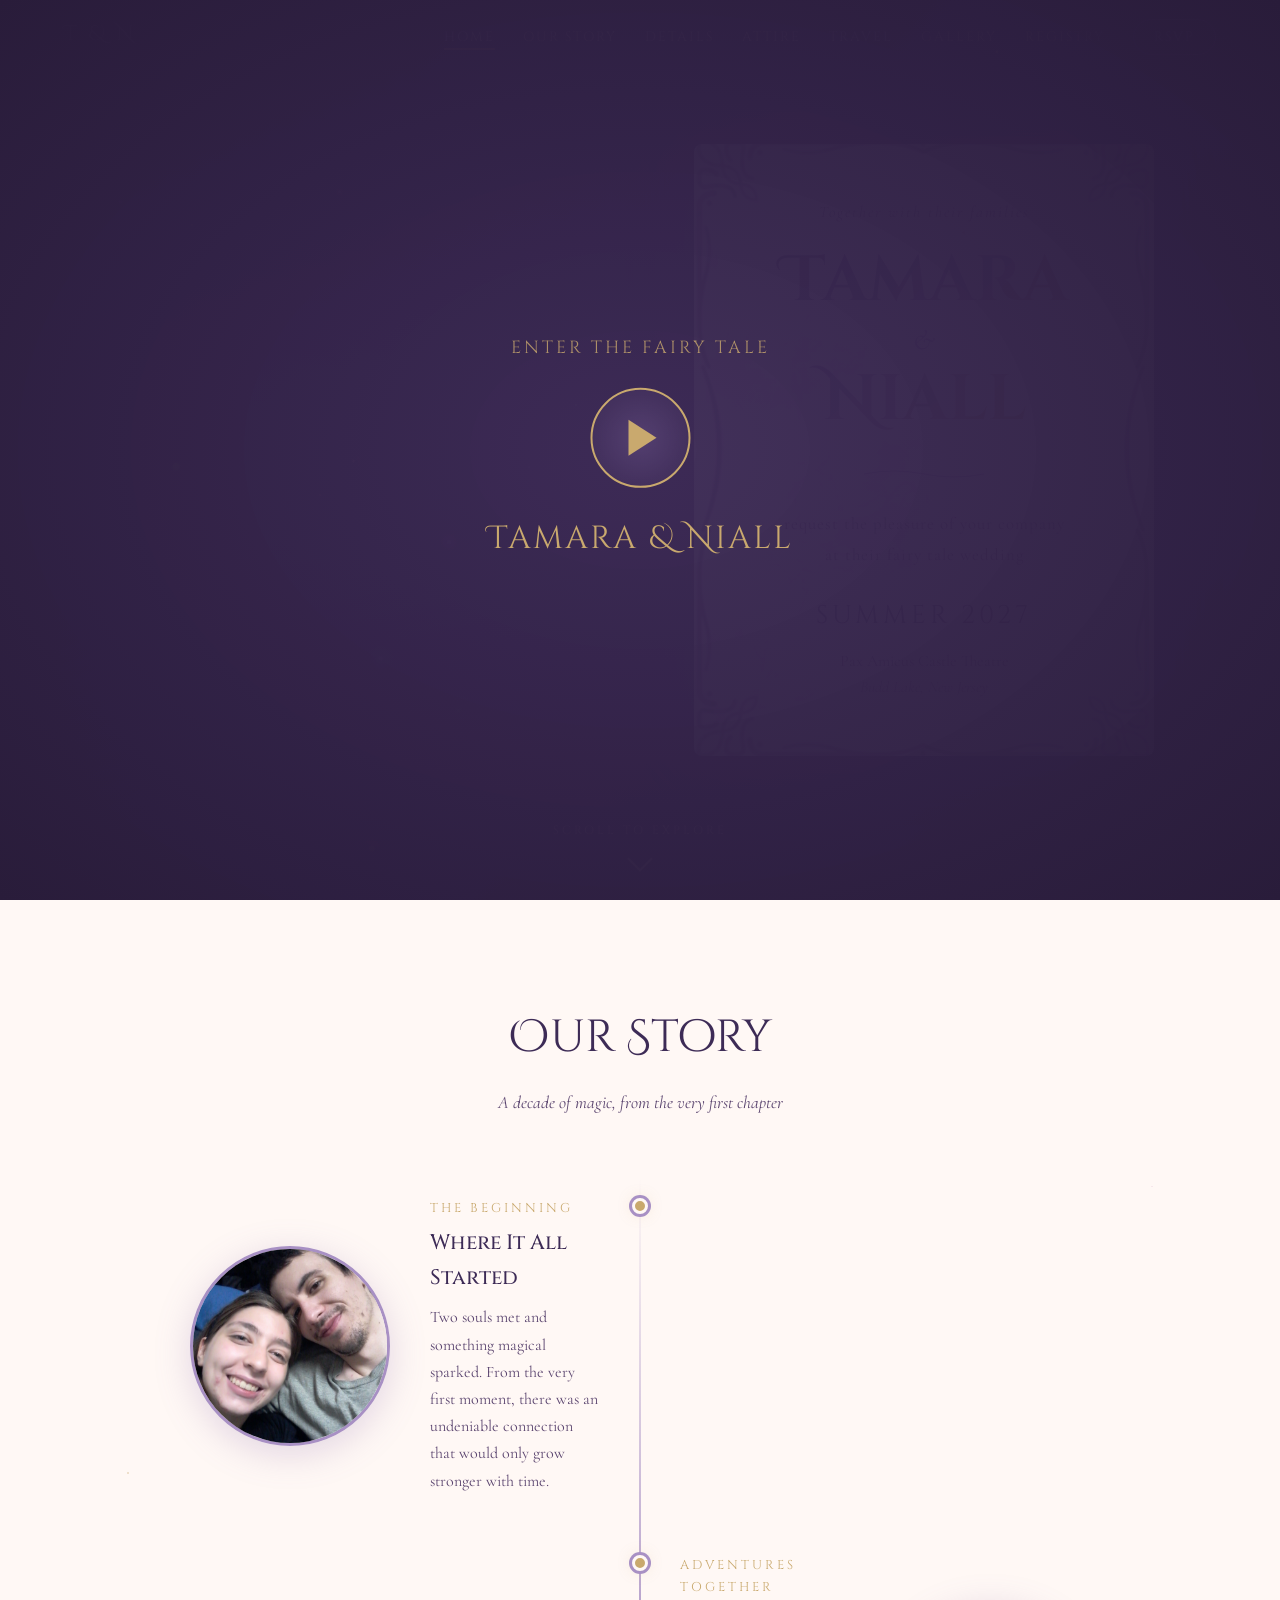
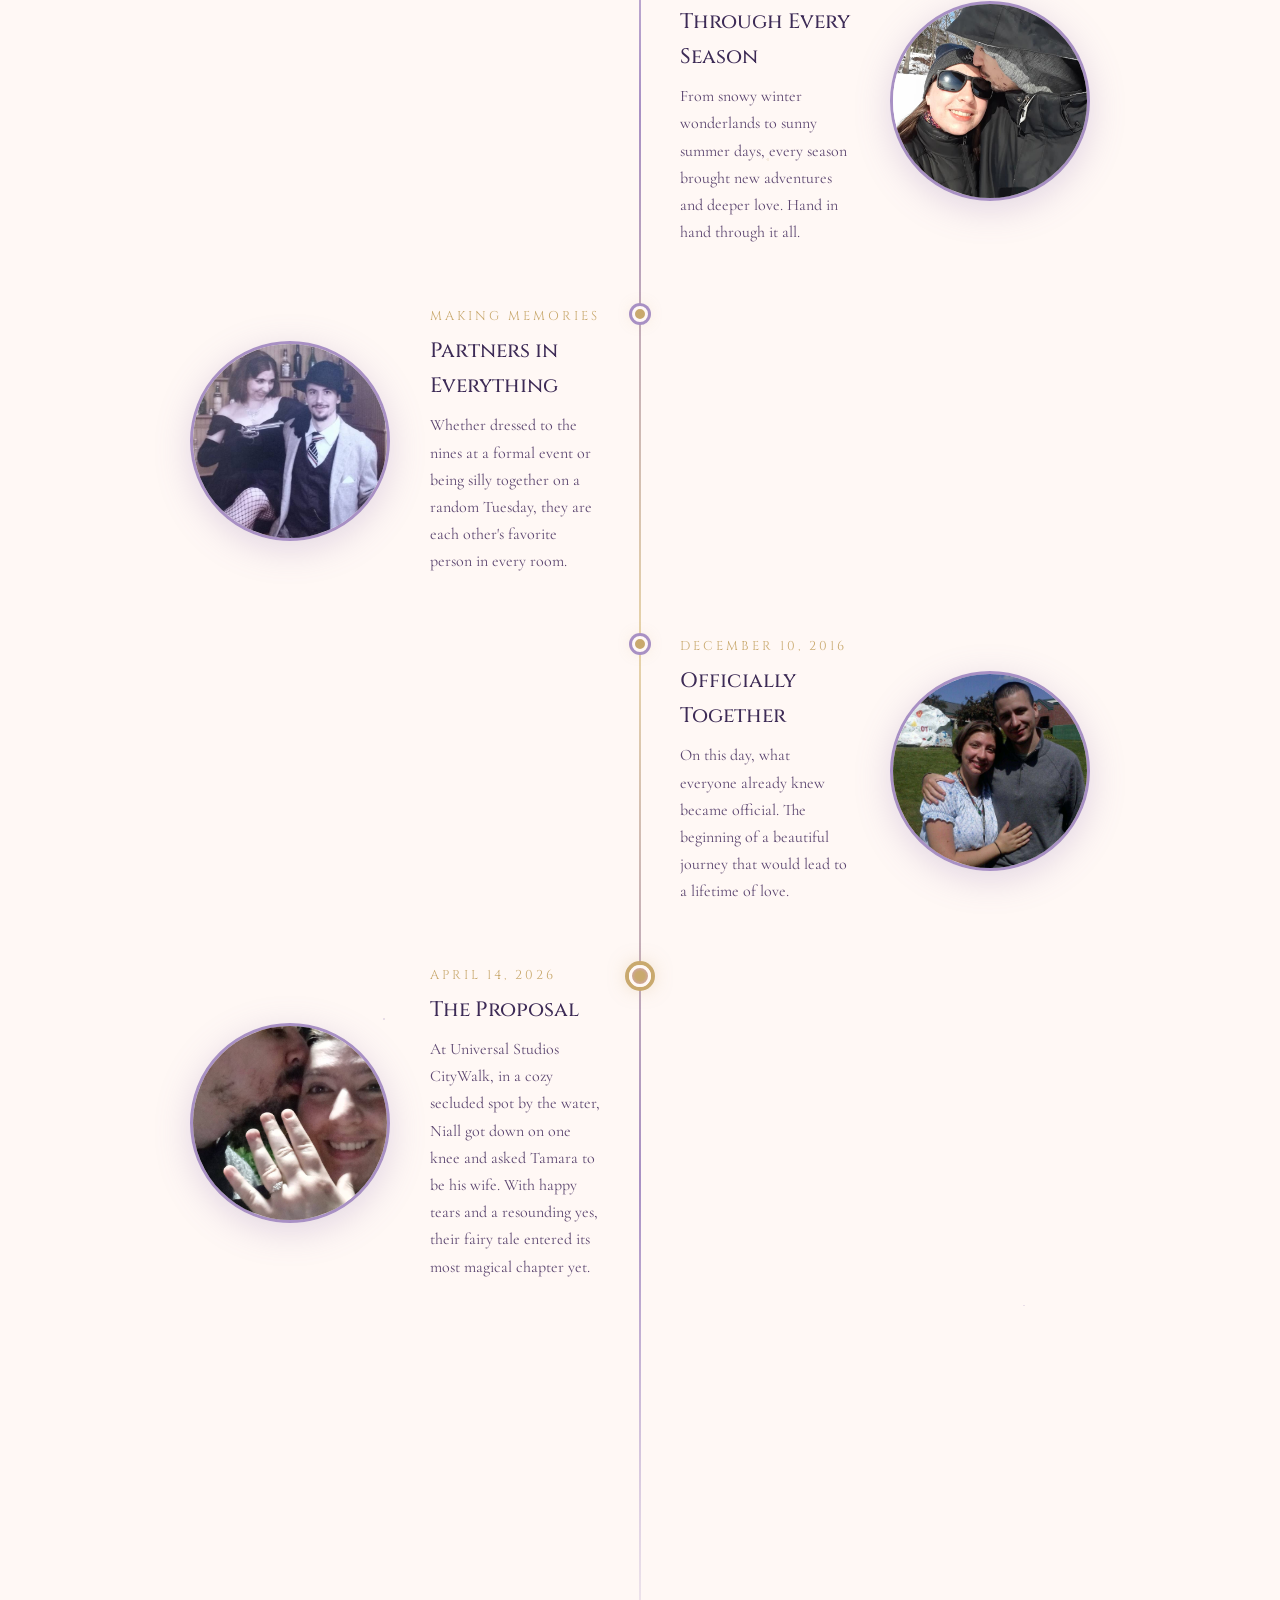
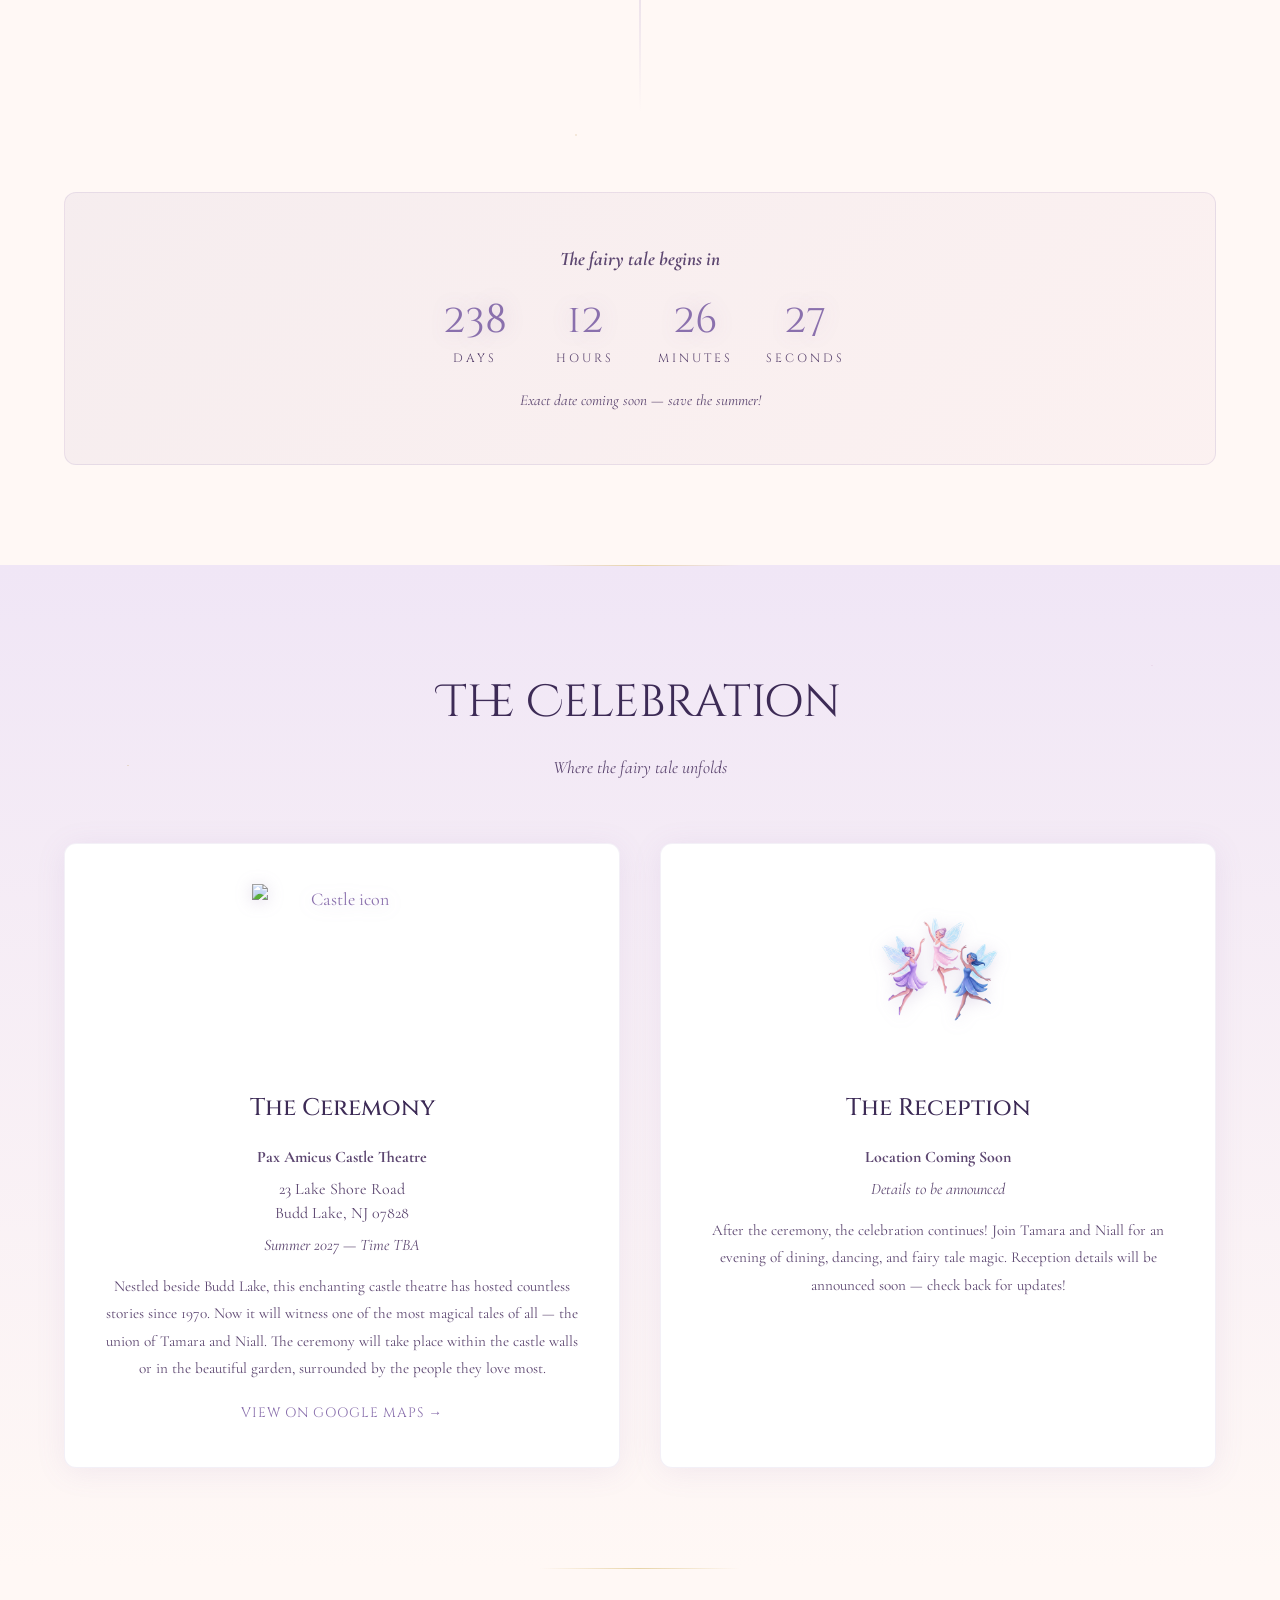
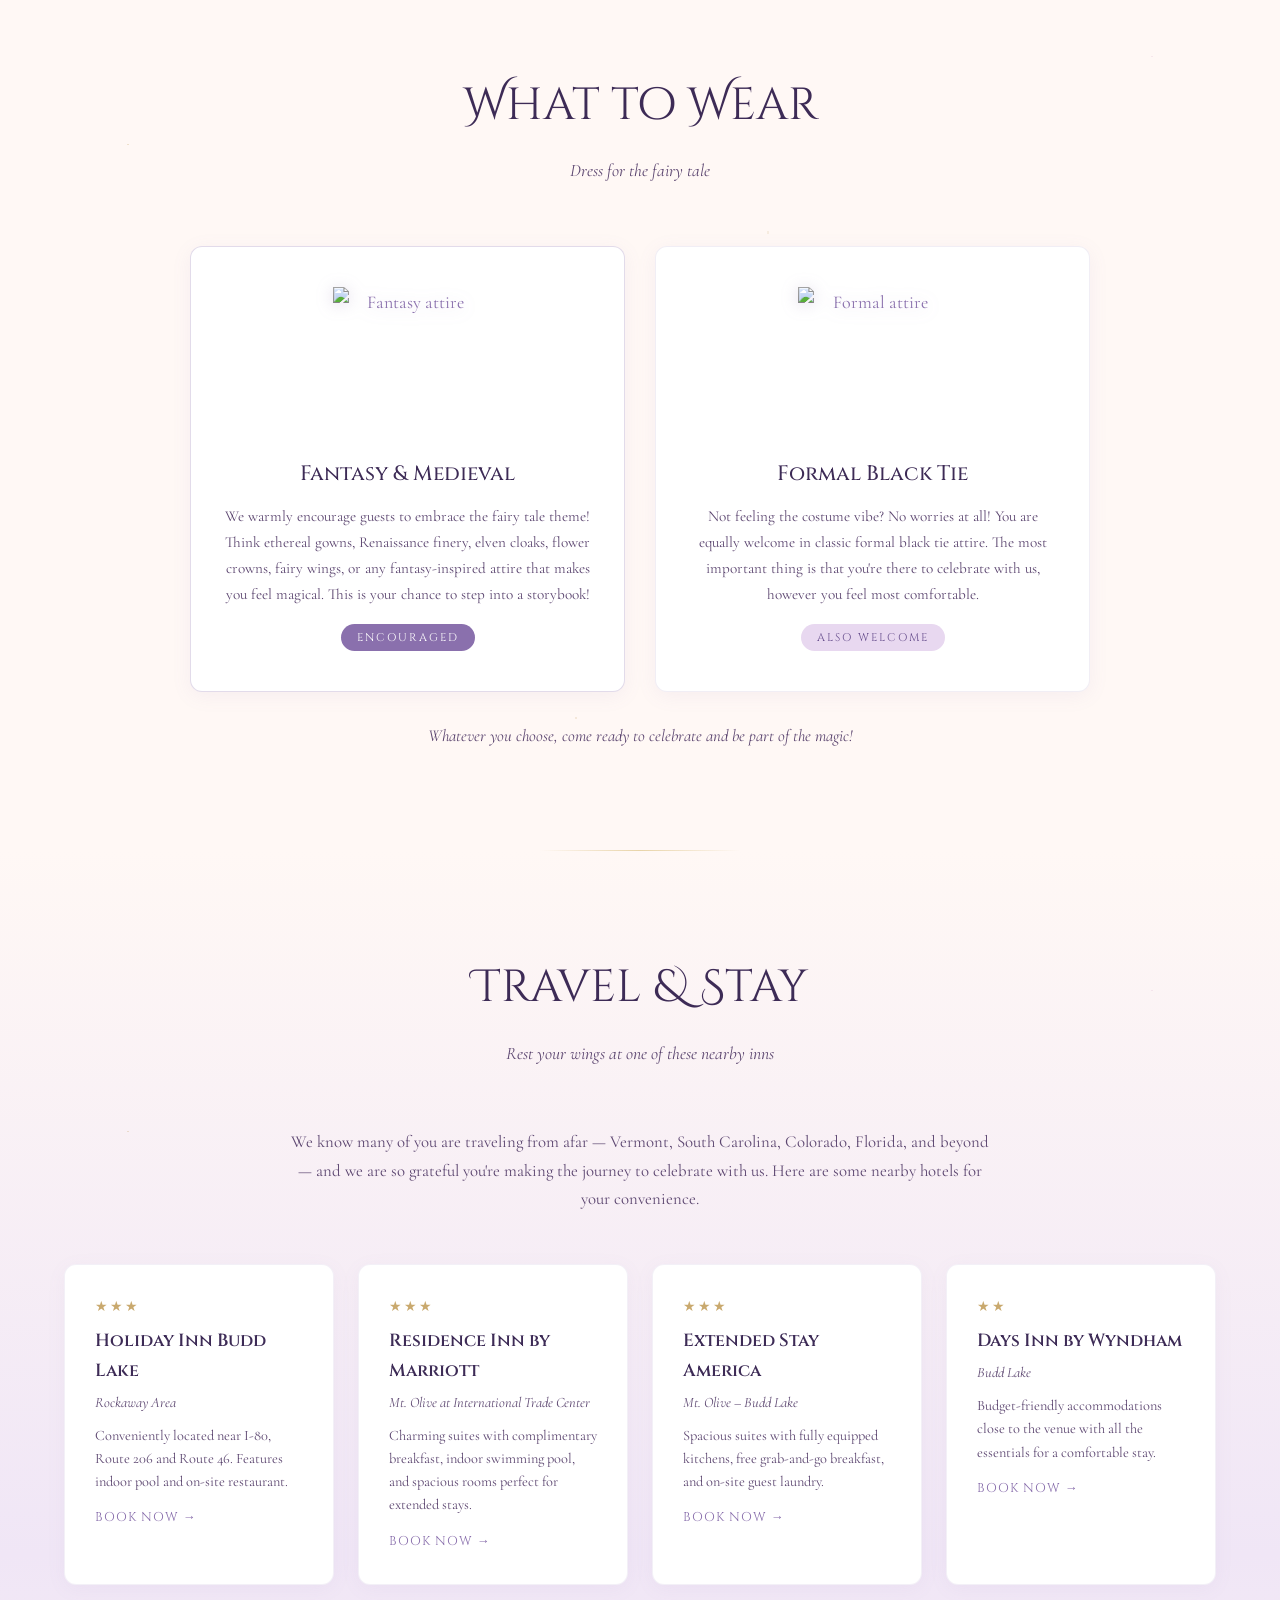
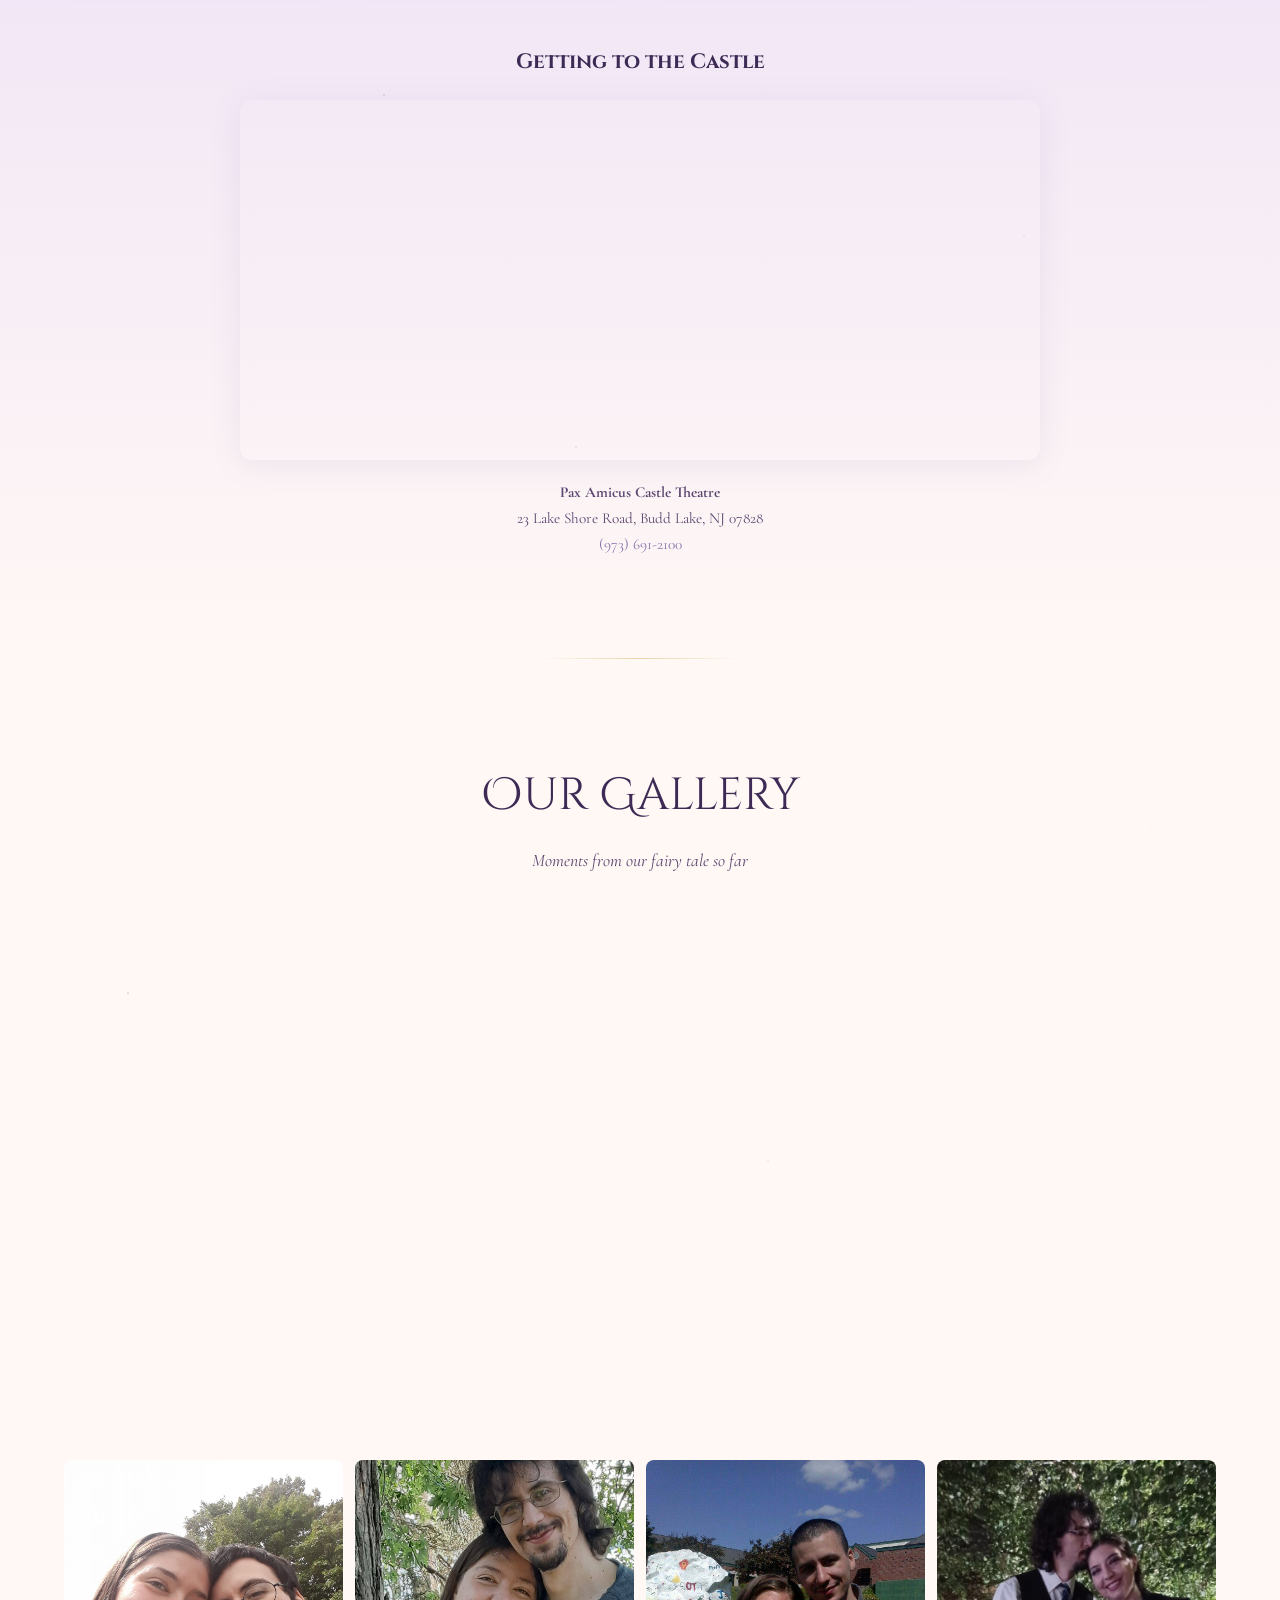
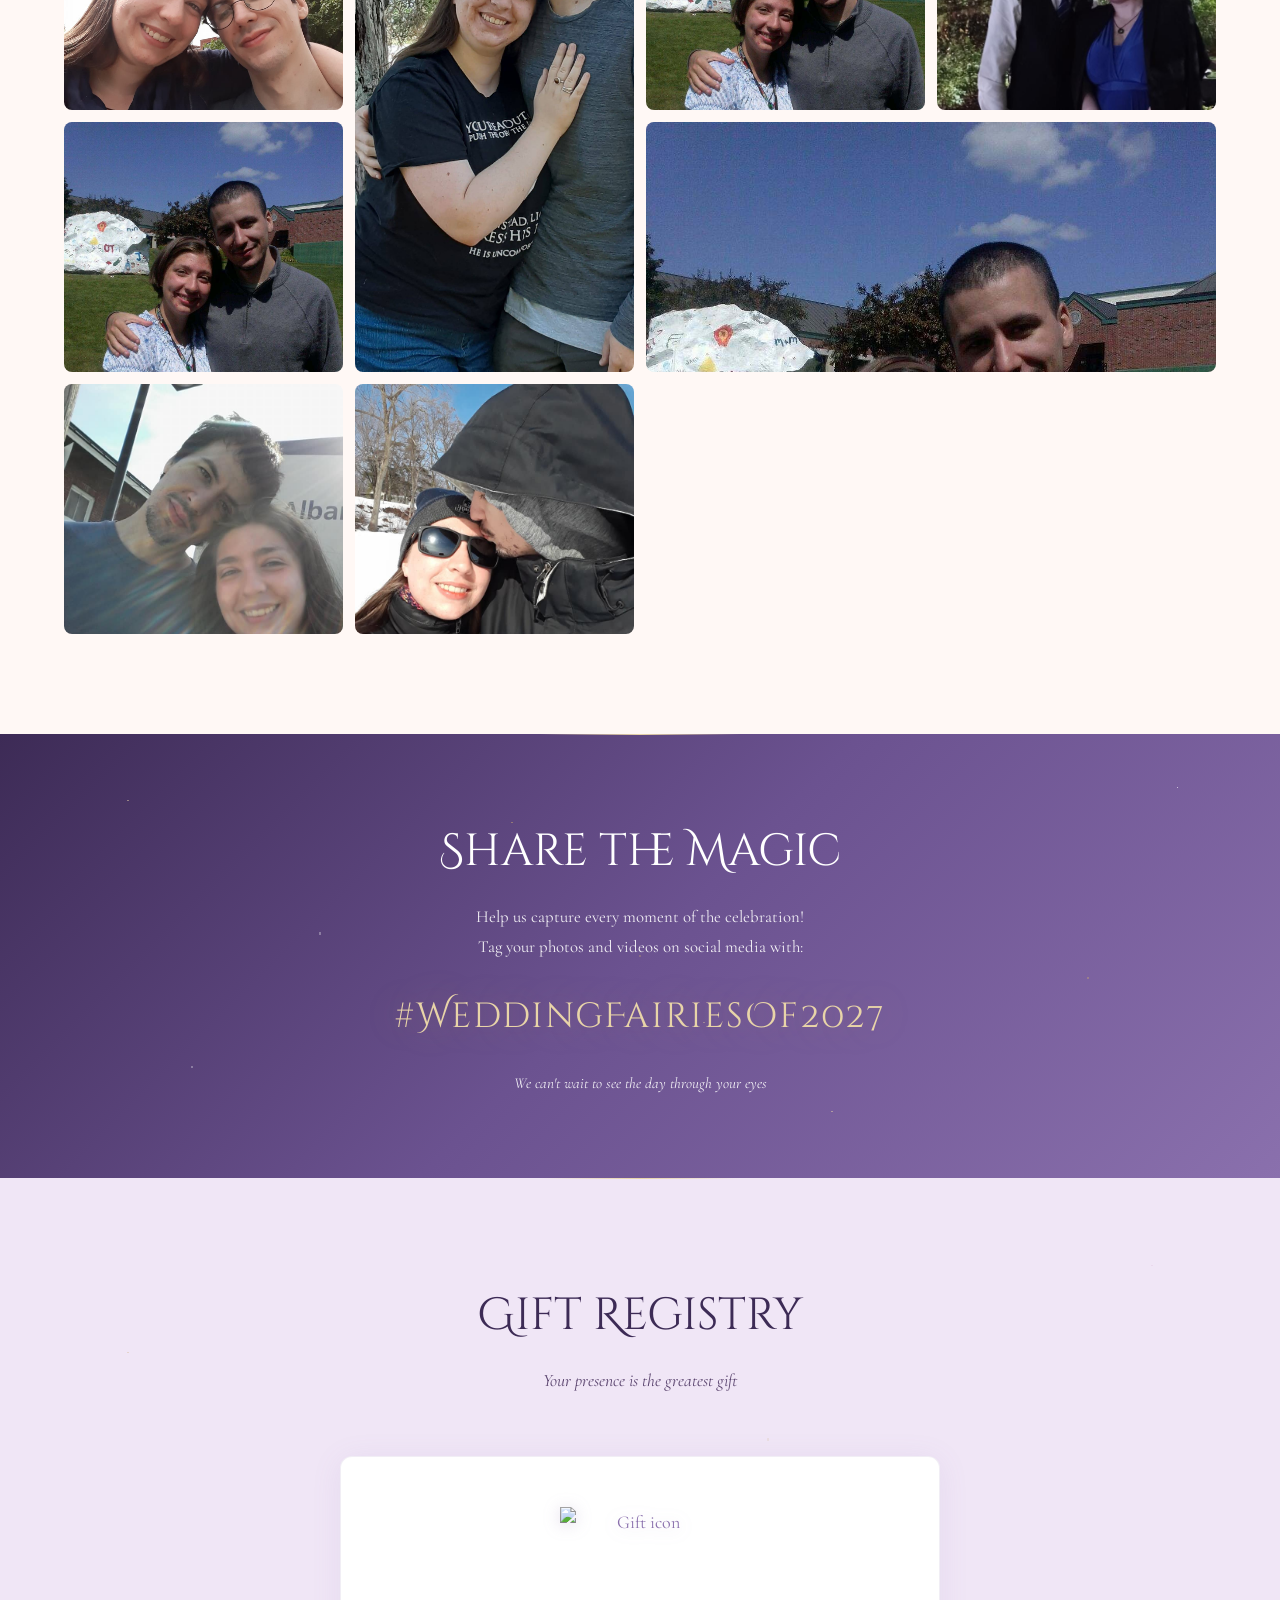
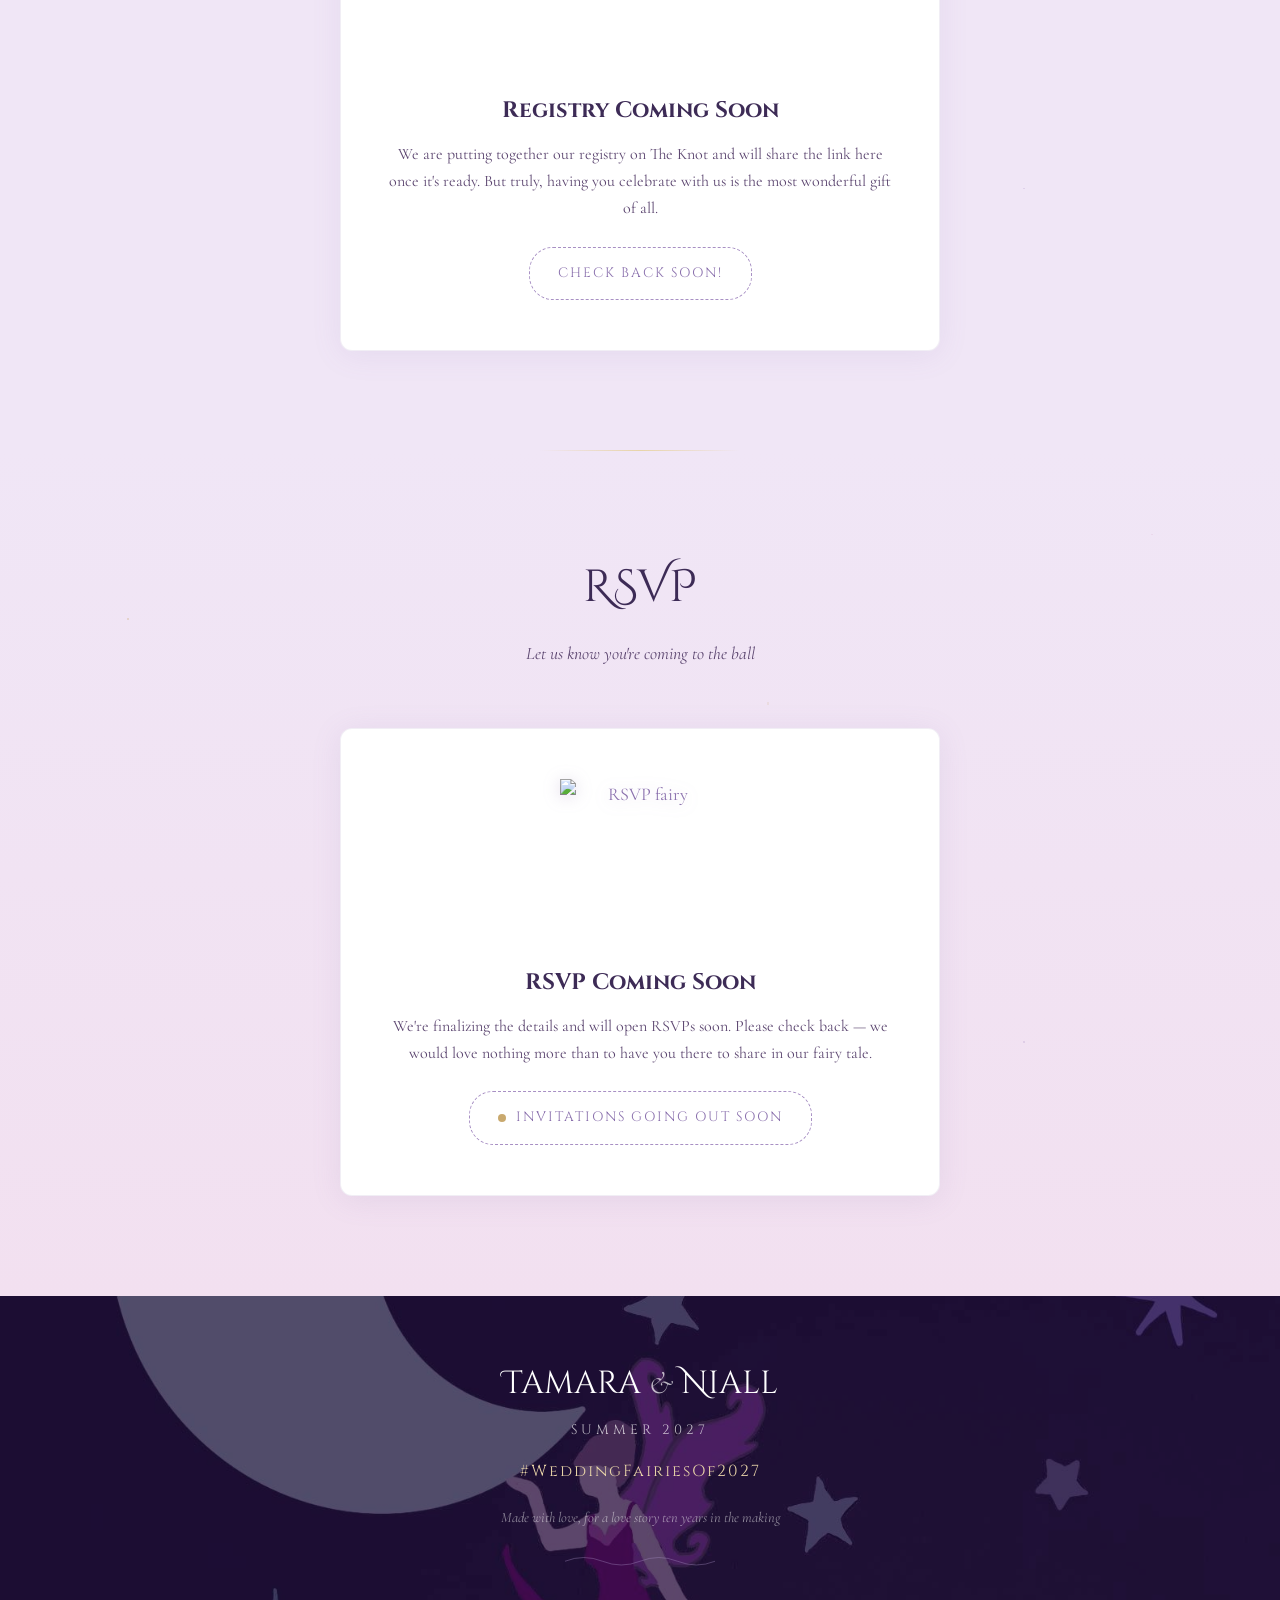
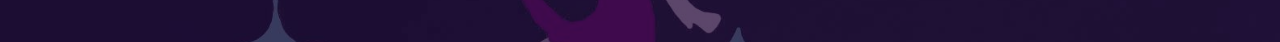
==== index.html @ 7a5f44f9 "Hero: 2-column layout, remove corner flourishes, fix scroll indicator - Add fairy-scene.png as foreg" ====
<!DOCTYPE html>
<html lang="en">
<head>
  <meta charset="UTF-8">
  <meta name="viewport" content="width=device-width, initial-scale=1.0">
  <title>Tamara & Niall ~ A Fairy Tale Wedding</title>
  <meta name="description" content="Join Tamara Peel & Niall Bashaw as they celebrate their fairy tale wedding, Summer 2027 at Pax Amicus Castle Theatre in Budd Lake, NJ.">
  <meta property="og:title" content="Tamara & Niall ~ A Fairy Tale Wedding">
  <meta property="og:description" content="A fairy tale celebration ten years in the making. Summer 2027.">
  <meta property="og:type" content="website">
  <link rel="preconnect" href="https://fonts.googleapis.com">
  <link rel="preconnect" href="https://fonts.gstatic.com" crossorigin>
  <link href="https://fonts.googleapis.com/css2?family=Cinzel+Decorative:wght@400;700;900&family=Cormorant+Garamond:ital,wght@0,300;0,400;0,500;0,600;1,300;1,400;1,500&family=Cinzel:wght@400;500;600;700&display=swap" rel="stylesheet">
  <link rel="stylesheet" href="css/style.css">
</head>
<body>
  <!-- Fairy entrance animation overlay -->
  <div id="fairy-entrance" class="fairy-entrance">
    <div class="fairy-intro-prompt" id="fairy-intro-prompt">
      <div class="fairy-intro-note">Enter the fairy tale</div>
      <button class="fairy-play-btn" id="fairy-play-btn" aria-label="Begin">
        <svg class="fairy-play-icon" viewBox="0 0 24 24" width="48" height="48" fill="currentColor"><polygon points="6,3 20,12 6,21"/></svg>
      </button>
      <div class="fairy-intro-names">Tamara &amp; Niall</div>
    </div>
    <img src="images/fairy/fairy-couple-dance.png" alt="" class="fairy-sprite fairy-couple" aria-hidden="true">
    <div class="fairy-trail"></div>
  </div>

  <!-- Fairy dust particles canvas -->
  <canvas id="fairy-dust"></canvas>

  <!-- Navigation -->
  <nav id="main-nav" class="nav" aria-label="Main navigation">
    <div class="nav-inner">
      <a href="#home" class="nav-monogram">T &amp; N</a>
      <button class="nav-toggle" aria-label="Toggle menu" aria-expanded="false">
        <span></span><span></span><span></span>
      </button>
      <ul class="nav-links">
        <li><a href="#home">Home</a></li>
        <li><a href="#our-story">Our Story</a></li>
        <li><a href="#details">Details</a></li>
        <li><a href="#attire">Attire</a></li>
        <li><a href="#travel">Travel</a></li>
        <li><a href="#gallery">Gallery</a></li>
        <li><a href="#registry">Registry</a></li>
        <li><a href="#rsvp" class="nav-cta">RSVP</a></li>
      </ul>
    </div>
  </nav>

  <!-- ============ HERO ============ -->
  <section id="home" class="hero">
    <div class="hero-bg"></div>
    <div class="hero-overlay"></div>
    <div class="hero-content">
      <div class="hero-illustration" aria-hidden="true">
        <img src="images/fairy/fairy-scene.png" alt="" class="hero-fairy-img">
      </div>
      <div class="invitation-frame">
        <p class="hero-prelude">Together with their families</p>
        <h1 class="hero-names">
          <span class="name-first">Tamara</span>
          <span class="name-amp">&amp;</span>
          <span class="name-second">Niall</span>
        </h1>
        <div class="hero-divider">
          <svg viewBox="0 0 200 20" class="divider-svg"><path d="M0,10 Q50,0 100,10 Q150,20 200,10" stroke="currentColor" fill="none" stroke-width="1.5"/></svg>
        </div>
        <p class="hero-subtitle">request the pleasure of your company<br>at their fairy tale wedding</p>
        <p class="hero-date">Summer 2027</p>
        <p class="hero-venue">Pax Amicus Castle Theatre<br><span class="venue-location">Budd Lake, New Jersey</span></p>
      </div>
    </div>
    <div class="scroll-indicator">
      <span>Scroll to explore</span>
      <div class="scroll-arrow"></div>
    </div>
  </section>

  <!-- ============ OUR STORY ============ -->
  <section id="our-story" class="section section-story">
    <div class="section-header">
      <h2 class="section-title">Our Story</h2>
      <p class="section-subtitle">A decade of magic, from the very first chapter</p>
    </div>
    <div class="story-container">
      <div class="timeline">
        <!-- Timeline item 1 -->
        <div class="timeline-item" data-animate>
          <div class="timeline-marker"></div>
          <div class="timeline-content">
            <div class="timeline-img-wrapper">
              <img src="images/gallery/where-it-started.jpg" alt="Tamara and Niall in their early days" loading="lazy">
            </div>
            <div class="timeline-text">
              <span class="timeline-year">The Beginning</span>
              <h3>Where It All Started</h3>
              <p>Two souls met and something magical sparked. From the very first moment, there was an undeniable connection that would only grow stronger with time.</p>
            </div>
          </div>
        </div>
        <!-- Timeline item 2 -->
        <div class="timeline-item" data-animate>
          <div class="timeline-marker"></div>
          <div class="timeline-content">
            <div class="timeline-img-wrapper">
              <img src="images/gallery/snow.jpg" alt="Tamara and Niall in the snow" loading="lazy">
            </div>
            <div class="timeline-text">
              <span class="timeline-year">Adventures Together</span>
              <h3>Through Every Season</h3>
              <p>From snowy winter wonderlands to sunny summer days, every season brought new adventures and deeper love. Hand in hand through it all.</p>
            </div>
          </div>
        </div>
        <!-- Timeline item 3 -->
        <div class="timeline-item" data-animate>
          <div class="timeline-marker"></div>
          <div class="timeline-content">
            <div class="timeline-img-wrapper">
              <img src="images/gallery/dressed-up.jpg" alt="Tamara and Niall dressed up" loading="lazy">
            </div>
            <div class="timeline-text">
              <span class="timeline-year">Making Memories</span>
              <h3>Partners in Everything</h3>
              <p>Whether dressed to the nines at a formal event or being silly together on a random Tuesday, they are each other's favorite person in every room.</p>
            </div>
          </div>
        </div>
        <!-- Timeline item 4 -->
        <div class="timeline-item" data-animate>
          <div class="timeline-marker"></div>
          <div class="timeline-content">
            <div class="timeline-img-wrapper">
              <img src="images/gallery/officially-together.jpg" alt="Tamara and Niall officially together" loading="lazy">
            </div>
            <div class="timeline-text">
              <span class="timeline-year">December 10, 2016</span>
              <h3>Officially Together</h3>
              <p>On this day, what everyone already knew became official. The beginning of a beautiful journey that would lead to a lifetime of love.</p>
            </div>
          </div>
        </div>
        <!-- Timeline item 5: The Proposal -->
        <div class="timeline-item" data-animate>
          <div class="timeline-marker marker-ring"></div>
          <div class="timeline-content">
            <div class="timeline-img-wrapper">
              <img src="images/gallery/engagement.png" alt="Tamara and Niall's engagement — showing off the ring" loading="lazy">
            </div>
            <div class="timeline-text">
              <span class="timeline-year">April 14, 2026</span>
              <h3>The Proposal</h3>
              <p>At Universal Studios CityWalk, in a cozy secluded spot by the water, Niall got down on one knee and asked Tamara to be his wife. With happy tears and a resounding yes, their fairy tale entered its most magical chapter yet.</p>
            </div>
          </div>
        </div>
        <!-- Timeline item 6 -->
        <div class="timeline-item" data-animate>
          <div class="timeline-marker"></div>
          <div class="timeline-content">
            <div class="timeline-img-wrapper">
              <img src="images/gallery/kiss.jpg" alt="Tamara and Niall sharing a kiss" loading="lazy">
            </div>
            <div class="timeline-text">
              <span class="timeline-year">10 Years &amp; Forever</span>
              <h3>The Next Chapter</h3>
              <p>After a decade of love, laughter, and growing together, Tamara and Niall are ready to write the most magical chapter yet &mdash; as husband and wife.</p>
            </div>
          </div>
        </div>
      </div>
    </div>
    <!-- Countdown -->
    <div class="countdown-wrapper">
      <h3 class="countdown-label">The fairy tale begins in</h3>
      <div class="countdown" id="countdown">
        <div class="countdown-item">
          <span class="countdown-number" id="cd-days">---</span>
          <span class="countdown-unit">Days</span>
        </div>
        <div class="countdown-item">
          <span class="countdown-number" id="cd-hours">--</span>
          <span class="countdown-unit">Hours</span>
        </div>
        <div class="countdown-item">
          <span class="countdown-number" id="cd-minutes">--</span>
          <span class="countdown-unit">Minutes</span>
        </div>
        <div class="countdown-item">
          <span class="countdown-number" id="cd-seconds">--</span>
          <span class="countdown-unit">Seconds</span>
        </div>
      </div>
      <p class="countdown-note">Exact date coming soon &mdash; save the summer!</p>
    </div>
  </section>

  <!-- ============ WEDDING DETAILS ============ -->
  <section id="details" class="section section-details">
    <div class="section-header">
      <h2 class="section-title">The Celebration</h2>
      <p class="section-subtitle">Where the fairy tale unfolds</p>
    </div>
    <div class="details-grid">
      <!-- Ceremony Card -->
      <div class="detail-card" data-animate>
        <div class="card-icon card-icon-img">
          <img src="images/icons/castle.png" alt="Castle icon" loading="lazy">
        </div>
        <h3>The Ceremony</h3>
        <div class="card-detail-line">
          <strong>Pax Amicus Castle Theatre</strong>
        </div>
        <div class="card-detail-line">
          23 Lake Shore Road<br>
          Budd Lake, NJ 07828
        </div>
        <div class="card-detail-line">
          <em>Summer 2027 &mdash; Time TBA</em>
        </div>
        <p class="card-description">
          Nestled beside Budd Lake, this enchanting castle theatre has hosted countless stories
          since 1970. Now it will witness one of the most magical tales of all &mdash;
          the union of Tamara and Niall. The ceremony will take place within the castle walls
          or in the beautiful garden, surrounded by the people they love most.
        </p>
        <a href="https://maps.google.com/?q=23+Lake+Shore+Road+Budd+Lake+NJ+07828" target="_blank" rel="noopener" class="card-link">
          View on Google Maps &rarr;
        </a>
      </div>
      <!-- Reception Card -->
      <div class="detail-card" data-animate>
        <div class="card-icon card-icon-img">
          <img src="images/icons/dancing-fairies.png" alt="Celebration icon" loading="lazy">
        </div>
        <h3>The Reception</h3>
        <div class="card-detail-line">
          <strong>Location Coming Soon</strong>
        </div>
        <div class="card-detail-line">
          <em>Details to be announced</em>
        </div>
        <p class="card-description">
          After the ceremony, the celebration continues! Join Tamara and Niall for an evening of
          dining, dancing, and fairy tale magic. Reception details will be announced soon &mdash;
          check back for updates!
        </p>
      </div>
    </div>
  </section>

  <!-- ============ ATTIRE ============ -->
  <section id="attire" class="section section-attire">
    <div class="section-header">
      <h2 class="section-title">What to Wear</h2>
      <p class="section-subtitle">Dress for the fairy tale</p>
    </div>
    <div class="attire-content" data-animate>
      <div class="attire-options">
        <div class="attire-option primary">
          <div class="attire-icon attire-icon-img">
            <img src="images/icons/attire-fantasy.png" alt="Fantasy attire" loading="lazy">
          </div>
          <h3>Fantasy &amp; Medieval</h3>
          <p>We warmly encourage guests to embrace the fairy tale theme! Think ethereal gowns,
          Renaissance finery, elven cloaks, flower crowns, fairy wings, or any fantasy-inspired
          attire that makes you feel magical. This is your chance to step into a storybook!</p>
          <span class="attire-tag">Encouraged</span>
        </div>
        <div class="attire-option secondary">
          <div class="attire-icon attire-icon-img">
            <img src="images/icons/attire-formal.png" alt="Formal attire" loading="lazy">
          </div>
          <h3>Formal Black Tie</h3>
          <p>Not feeling the costume vibe? No worries at all! You are equally welcome in classic
          formal black tie attire. The most important thing is that you're there to celebrate
          with us, however you feel most comfortable.</p>
          <span class="attire-tag">Also Welcome</span>
        </div>
      </div>
      <div class="attire-note">
        <p>Whatever you choose, come ready to celebrate and be part of the magic!</p>
      </div>
    </div>
  </section>

  <!-- ============ TRAVEL & HOTELS ============ -->
  <section id="travel" class="section section-travel">
    <div class="section-header">
      <h2 class="section-title">Travel &amp; Stay</h2>
      <p class="section-subtitle">Rest your wings at one of these nearby inns</p>
    </div>
    <div class="travel-intro" data-animate>
      <p>We know many of you are traveling from afar &mdash; Vermont, South Carolina, Colorado, Florida,
      and beyond &mdash; and we are so grateful you're making the journey to celebrate with us.
      Here are some nearby hotels for your convenience.</p>
    </div>
    <div class="hotels-grid">
      <div class="hotel-card" data-animate>
        <div class="hotel-stars">&#9733;&#9733;&#9733;</div>
        <h3>Holiday Inn Budd Lake</h3>
        <p class="hotel-subtitle">Rockaway Area</p>
        <p>Conveniently located near I-80, Route 206 and Route 46. Features indoor pool and on-site restaurant.</p>
        <a href="https://www.ihg.com/holidayinn/hotels/us/en/budd-lake/ewrbl/hoteldetail" target="_blank" rel="noopener" class="hotel-link">Book Now &rarr;</a>
      </div>
      <div class="hotel-card" data-animate>
        <div class="hotel-stars">&#9733;&#9733;&#9733;</div>
        <h3>Residence Inn by Marriott</h3>
        <p class="hotel-subtitle">Mt. Olive at International Trade Center</p>
        <p>Charming suites with complimentary breakfast, indoor swimming pool, and spacious rooms perfect for extended stays.</p>
        <a href="https://www.marriott.com/en-us/hotels/cdwri-residence-inn-mt-olive-at-international-trade-center/overview/" target="_blank" rel="noopener" class="hotel-link">Book Now &rarr;</a>
      </div>
      <div class="hotel-card" data-animate>
        <div class="hotel-stars">&#9733;&#9733;&#9733;</div>
        <h3>Extended Stay America</h3>
        <p class="hotel-subtitle">Mt. Olive &ndash; Budd Lake</p>
        <p>Spacious suites with fully equipped kitchens, free grab-and-go breakfast, and on-site guest laundry.</p>
        <a href="https://www.extendedstayamerica.com/hotels/nj/mt-olive/budd-lake" target="_blank" rel="noopener" class="hotel-link">Book Now &rarr;</a>
      </div>
      <div class="hotel-card" data-animate>
        <div class="hotel-stars">&#9733;&#9733;</div>
        <h3>Days Inn by Wyndham</h3>
        <p class="hotel-subtitle">Budd Lake</p>
        <p>Budget-friendly accommodations close to the venue with all the essentials for a comfortable stay.</p>
        <a href="https://www.wyndhamhotels.com/days-inn/budd-lake-new-jersey/days-inn-budd-lake/overview" target="_blank" rel="noopener" class="hotel-link">Book Now &rarr;</a>
      </div>
    </div>
    <div class="travel-map" data-animate>
      <h3>Getting to the Castle</h3>
      <div class="map-embed">
        <iframe
          src="https://maps.google.com/maps?q=Pax+Amicus+Castle+Theatre,+23+Lake+Shore+Rd,+Budd+Lake,+NJ+07828&output=embed"
          width="100%"
          height="350"
          style="border:0; border-radius: 12px;"
          allowfullscreen=""
          loading="lazy"
          referrerpolicy="no-referrer-when-downgrade"
          title="Map to Pax Amicus Castle Theatre">
        </iframe>
      </div>
      <p class="map-address">
        <strong>Pax Amicus Castle Theatre</strong><br>
        23 Lake Shore Road, Budd Lake, NJ 07828<br>
        <a href="tel:9736912100">(973) 691-2100</a>
      </p>
    </div>
  </section>

  <!-- ============ GALLERY ============ -->
  <section id="gallery" class="section section-gallery">
    <div class="section-header">
      <h2 class="section-title">Our Gallery</h2>
      <p class="section-subtitle">Moments from our fairy tale so far</p>
    </div>
    <div class="gallery-grid">
      <div class="gallery-item large" data-animate>
        <img src="images/gallery/engagement.png" alt="Tamara and Niall engagement — showing off the ring" loading="lazy">
      </div>
      <div class="gallery-item" data-animate>
        <img src="images/gallery/selfie-couch.jpg" alt="Tamara and Niall cozy selfie" loading="lazy">
      </div>
      <div class="gallery-item" data-animate>
        <img src="images/gallery/saloon-color.jpg" alt="Tamara and Niall at old-timey saloon" loading="lazy">
      </div>
      <div class="gallery-item" data-animate>
        <img src="images/gallery/saloon-laughing.jpg" alt="Tamara and Niall laughing together" loading="lazy">
      </div>
      <div class="gallery-item large" data-animate>
        <img src="images/gallery/snow-hug.jpg" alt="Tamara and Niall hugging in snow" loading="lazy">
      </div>
      <div class="gallery-item" data-animate>
        <img src="images/gallery/kiss.jpg" alt="Tamara and Niall sharing a kiss" loading="lazy">
      </div>
      <div class="gallery-item" data-animate>
        <img src="images/gallery/summer-selfie.jpg" alt="Tamara and Niall summer selfie" loading="lazy">
      </div>
      <div class="gallery-item tall" data-animate>
        <img src="images/gallery/tree-hug.jpg" alt="Tamara and Niall hugging by a tree" loading="lazy">
      </div>
      <div class="gallery-item" data-animate>
        <img src="images/gallery/officially-together.jpg" alt="Tamara and Niall officially together" loading="lazy">
      </div>
      <div class="gallery-item" data-animate>
        <img src="images/gallery/formal-garden.jpg" alt="Tamara and Niall at formal event" loading="lazy">
      </div>
      <div class="gallery-item" data-animate>
        <img src="images/gallery/college.jpg" alt="Tamara and Niall in college" loading="lazy">
      </div>
      <div class="gallery-item large" data-animate>
        <img src="images/gallery/college-days.jpg" alt="Tamara and Niall college days" loading="lazy">
      </div>
      <div class="gallery-item" data-animate>
        <img src="images/gallery/albany.jpg" alt="Tamara and Niall in Albany" loading="lazy">
      </div>
      <div class="gallery-item" data-animate>
        <img src="images/gallery/winter-kiss.jpg" alt="Tamara and Niall winter kiss" loading="lazy">
      </div>
    </div>
  </section>

  <!-- ============ SOCIAL ============ -->
  <section class="section section-social">
    <div class="social-content" data-animate>
      <h2 class="section-title">Share the Magic</h2>
      <p>Help us capture every moment of the celebration!<br>
      Tag your photos and videos on social media with:</p>
      <div class="hashtag">#WeddingFairiesOf2027</div>
      <p class="social-note">We can't wait to see the day through your eyes</p>
    </div>
  </section>

  <!-- ============ REGISTRY ============ -->
  <section id="registry" class="section section-registry">
    <div class="section-header">
      <h2 class="section-title">Gift Registry</h2>
      <p class="section-subtitle">Your presence is the greatest gift</p>
    </div>
    <div class="registry-content" data-animate>
      <div class="registry-card">
        <div class="registry-icon registry-icon-img">
          <img src="images/icons/gift.png" alt="Gift icon" loading="lazy">
        </div>
        <h3>Registry Coming Soon</h3>
        <p>We are putting together our registry on The Knot and will share the link here once it's ready.
        But truly, having you celebrate with us is the most wonderful gift of all.</p>
        <div class="registry-placeholder">
          <span>Check back soon!</span>
        </div>
      </div>
    </div>
  </section>

  <!-- ============ RSVP ============ -->
  <section id="rsvp" class="section section-rsvp">
    <div class="section-header">
      <h2 class="section-title">RSVP</h2>
      <p class="section-subtitle">Let us know you're coming to the ball</p>
    </div>
    <div class="rsvp-content" data-animate>
      <div class="rsvp-card">
        <div class="rsvp-icon rsvp-icon-img">
          <img src="images/icons/rsvp-fairy.png" alt="RSVP fairy" loading="lazy">
        </div>
        <h3>RSVP Coming Soon</h3>
        <p>We're finalizing the details and will open RSVPs soon. Please check back &mdash;
        we would love nothing more than to have you there to share in our fairy tale.</p>
        <div class="rsvp-placeholder">
          <div class="rsvp-sparkle"></div>
          <span>Invitations going out soon</span>
        </div>
      </div>
    </div>
  </section>

  <!-- ============ FOOTER ============ -->
  <footer class="footer">
    <div class="footer-content">
      <div class="footer-names">Tamara <span>&amp;</span> Niall</div>
      <p class="footer-date">Summer 2027</p>
      <div class="footer-hashtag">#WeddingFairiesOf2027</div>
      <p class="footer-love">Made with love, for a love story ten years in the making</p>
      <div class="footer-flourish">
        <svg viewBox="0 0 200 30"><path d="M0,15 Q25,5 50,15 T100,15 T150,15 T200,15" stroke="currentColor" fill="none" stroke-width="1" opacity="0.5"/></svg>
      </div>
    </div>
  </footer>

  <!-- Background music toggle (persistent, bottom-right) -->
  <button id="music-toggle" class="music-toggle" aria-label="Toggle music" title="Toggle music">
    <span class="music-icon">&#9835;</span>
  </button>
  <!-- Hidden YouTube player -->
  <div id="yt-player-wrap" style="position:absolute;width:1px;height:1px;overflow:hidden;top:-9999px;left:-9999px;">
    <div id="yt-player"></div>
  </div>

  <!-- Lightbox -->
  <div id="lightbox" class="lightbox" role="dialog" aria-modal="true" aria-label="Photo viewer">
    <button class="lightbox-close" aria-label="Close photo">&times;</button>
    <button class="lightbox-prev" aria-label="Previous photo">&#8249;</button>
    <button class="lightbox-next" aria-label="Next photo">&#8250;</button>
    <img class="lightbox-img" src="" alt="">
  </div>

  <script src="js/main.js"></script>
  <script src="https://www.youtube.com/iframe_api"></script>
</body>
</html>
---- css/style.css ----
/* ============================================
   TAMARA & NIALL — FAIRY TALE WEDDING
   Color palette inspired by invitation artwork
   ============================================ */

:root {
  --color-primary: #8A70AD;
  --color-primary-light: #A890C4;
  --color-primary-dark: #6B5290;
  --color-deep: #3D2B56;
  --color-lavender: #E8D8F0;
  --color-lavender-light: #F0E6F6;
  --color-blush: #F2E0F0;
  --color-rose: #D4A5C7;
  --color-cream: #FFF8F5;
  --color-gold: #C9A96E;
  --color-gold-light: #E8D4A8;
  --color-text: #2D1B3D;
  --color-text-light: #5C4670;
  --color-white: #FFFFFF;
  --color-overlay: rgba(61, 43, 86, 0.4);

  --font-display: 'Cinzel Decorative', serif;
  --font-heading: 'Cinzel', serif;
  --font-body: 'Cormorant Garamond', serif;

  --nav-height: 70px;
  --section-padding: 100px 5%;
  --max-width: 1200px;
  --border-radius: 12px;
  --transition: 0.4s cubic-bezier(0.25, 0.46, 0.45, 0.94);
}

/* ===== RESET & BASE ===== */
*, *::before, *::after { box-sizing: border-box; margin: 0; padding: 0; }
html { scroll-behavior: smooth; scroll-padding-top: var(--nav-height); }
body {
  font-family: var(--font-body);
  font-size: 18px;
  line-height: 1.7;
  color: var(--color-text);
  background: var(--color-cream);
  overflow-x: hidden;
  -webkit-font-smoothing: antialiased;
}
img { max-width: 100%; height: auto; display: block; }
a { color: var(--color-primary); text-decoration: none; transition: color var(--transition); }
a:hover { color: var(--color-primary-dark); }

/* ===== FAIRY DUST CANVAS ===== */
#fairy-dust {
  position: fixed;
  top: 0; left: 0;
  width: 100%; height: 100%;
  pointer-events: none;
  z-index: 9999;
  transform: translateZ(0); /* own GPU layer — prevents repaint bleed */
  will-change: transform;
}

/* ===== NAVIGATION ===== */
.nav {
  position: fixed;
  top: 0; left: 0; right: 0;
  height: var(--nav-height);
  z-index: 1000;
  transition: background var(--transition), box-shadow var(--transition);
}
.nav.scrolled {
  background: rgba(255, 248, 245, 0.95);
  backdrop-filter: blur(12px);
  -webkit-backdrop-filter: blur(12px);
  box-shadow: 0 2px 20px rgba(61, 43, 86, 0.1);
}
.nav-inner {
  max-width: var(--max-width);
  margin: 0 auto;
  padding: 0 24px;
  height: 100%;
  display: flex;
  align-items: center;
  justify-content: space-between;
}
.nav-monogram {
  font-family: var(--font-display);
  font-size: 1.3rem;
  color: var(--color-white);
  letter-spacing: 3px;
  transition: color var(--transition);
}
.nav.scrolled .nav-monogram { color: var(--color-primary); }
.nav-links {
  list-style: none;
  display: flex;
  gap: 28px;
  align-items: center;
}
.nav-links a {
  font-family: var(--font-heading);
  font-size: 0.85rem;
  letter-spacing: 2px;
  text-transform: uppercase;
  color: rgba(255,255,255,0.9);
  position: relative;
  padding: 4px 0;
  transition: color var(--transition);
}
.nav.scrolled .nav-links a { color: var(--color-text-light); }
.nav-links a::after {
  content: '';
  position: absolute;
  bottom: 0; left: 0;
  width: 0; height: 1.5px;
  background: var(--color-gold);
  transition: width var(--transition);
}
.nav-links a:hover::after,
.nav-links a.active::after { width: 100%; }
.nav-cta {
  background: rgba(138, 112, 173, 0.3) !important;
  padding: 8px 20px !important;
  border-radius: 24px;
  border: 1px solid rgba(255,255,255,0.3);
  transition: all var(--transition) !important;
}
.nav-cta:hover {
  background: var(--color-primary) !important;
  color: var(--color-white) !important;
}
.nav.scrolled .nav-cta {
  background: var(--color-primary) !important;
  color: var(--color-white) !important;
  border-color: var(--color-primary);
}
.nav-toggle {
  display: none;
  flex-direction: column;
  gap: 5px;
  background: none;
  border: none;
  cursor: pointer;
  padding: 4px;
}
.nav-toggle span {
  display: block;
  width: 24px; height: 2px;
  background: var(--color-white);
  border-radius: 2px;
  transition: all 0.3s;
}
.nav.scrolled .nav-toggle span { background: var(--color-text); }

/* ===== HERO SECTION ===== */
.hero {
  position: relative;
  min-height: 100vh;
  display: flex;
  align-items: center;
  justify-content: center;
  flex-direction: column;
  overflow: hidden;
}
.hero-bg {
  position: absolute;
  inset: 0;
  background: linear-gradient(135deg, #150a25 0%, #2d1b4e 35%, #3a2060 55%, #2a1840 80%, #150a25 100%);
  animation: heroShimmer 12s ease-in-out infinite alternate;
}
@keyframes heroShimmer {
  0% { opacity: 1; }
  100% { opacity: 0.93; }
}
.hero-overlay {
  position: absolute;
  inset: 0;
  background:
    radial-gradient(ellipse at 25% 50%, rgba(138, 112, 173, 0.25) 0%, transparent 60%),
    radial-gradient(ellipse at 75% 50%, rgba(61, 43, 86, 0.3) 0%, transparent 60%);
}
.hero-content {
  position: relative;
  z-index: 2;
  display: flex;
  flex-direction: row;
  align-items: center;
  gap: 50px;
  padding: 100px 5% 100px;
  max-width: 1300px;
  width: 100%;
}

/* Fairy illustration — left column */
.hero-illustration {
  flex: 1 1 auto;
  max-width: 580px;
  display: flex;
  align-items: center;
  justify-content: center;
}
.hero-fairy-img {
  width: 100%;
  height: auto;
  filter: drop-shadow(0 0 30px rgba(201, 169, 110, 0.45)) drop-shadow(0 0 60px rgba(138, 112, 173, 0.35));
  animation: fairyFloat 6s ease-in-out infinite;
}
@keyframes fairyFloat {
  0%, 100% { transform: translateY(0); }
  50% { transform: translateY(-12px); }
}

/* Invitation Frame — right column, uses Tammy's purple-frame.jpg artwork as-is */
.invitation-frame {
  position: relative;
  flex: 0 0 auto;
  padding: 55px 45px;
  max-width: 460px;
  width: 100%;
  text-align: center;
  border-radius: 8px;
  background:
    linear-gradient(rgba(255, 248, 255, 0.54), rgba(255, 248, 255, 0.54)),
    url('../images/fairy/purple-frame.jpg') center/cover no-repeat;
  box-shadow:
    0 0 50px rgba(138, 112, 173, 0.15),
    0 0 90px rgba(201, 169, 110, 0.07),
    inset 0 0 35px rgba(255, 255, 255, 0.12);
}

.hero-prelude {
  font-family: var(--font-body);
  font-size: 1rem;
  font-style: italic;
  color: var(--color-deep);
  letter-spacing: 2px;
  margin-bottom: 16px;
  opacity: 0.8;
}
.hero-names {
  font-family: var(--font-display);
  line-height: 1.2;
  color: var(--color-deep);
}
.name-first, .name-second {
  display: block;
  font-size: clamp(2.5rem, 6vw, 4rem);
  font-weight: 700;
}
.name-amp {
  display: block;
  font-family: var(--font-body);
  font-style: italic;
  font-size: 1.8rem;
  font-weight: 300;
  color: var(--color-primary);
  margin: 4px 0;
}
.hero-divider {
  margin: 20px auto;
  width: 120px;
  color: var(--color-primary);
}
.divider-svg { width: 100%; }
.hero-subtitle {
  font-family: var(--font-body);
  font-size: 1.05rem;
  color: var(--color-text-light);
  letter-spacing: 1px;
  line-height: 1.8;
  margin-bottom: 24px;
}
.hero-date {
  font-family: var(--font-heading);
  font-size: 1.6rem;
  color: var(--color-deep);
  letter-spacing: 4px;
  text-transform: uppercase;
  margin-bottom: 12px;
}
.hero-venue {
  font-family: var(--font-body);
  font-size: 1rem;
  color: var(--color-text-light);
  line-height: 1.6;
}
.venue-location {
  font-style: italic;
  opacity: 0.8;
}

/* Scroll indicator */
.scroll-indicator {
  position: absolute;
  bottom: 32px;
  left: 50%;
  transform: translateX(-50%);
  text-align: center;
  color: rgba(255, 255, 255, 0.95);
  font-size: 0.75rem;
  letter-spacing: 3px;
  text-transform: uppercase;
  font-family: var(--font-heading);
  white-space: nowrap;
  z-index: 3;
  text-shadow: 0 2px 12px rgba(0, 0, 0, 0.7), 0 0 20px rgba(138, 112, 173, 0.5);
}
.scroll-arrow {
  width: 18px; height: 18px;
  margin: 10px auto 0;
  border-right: 2px solid rgba(255, 255, 255, 0.95);
  border-bottom: 2px solid rgba(255, 255, 255, 0.95);
  transform: rotate(45deg);
  animation: bounce 2s infinite;
  filter: drop-shadow(0 2px 4px rgba(0, 0, 0, 0.5));
}
@keyframes bounce {
  0%, 20%, 50%, 80%, 100% { transform: rotate(45deg) translateY(0); }
  40% { transform: rotate(45deg) translateY(8px); }
  60% { transform: rotate(45deg) translateY(4px); }
}

/* ===== SECTION COMMON ===== */
.section {
  padding: var(--section-padding);
  position: relative;
}
.section-header {
  text-align: center;
  margin-bottom: 60px;
}
.section-title {
  font-family: var(--font-display);
  font-size: clamp(1.8rem, 4vw, 2.8rem);
  color: var(--color-deep);
  margin-bottom: 12px;
  font-weight: 400;
}
.section-subtitle {
  font-family: var(--font-body);
  font-size: 1.1rem;
  color: var(--color-text-light);
  font-style: italic;
}

/* Alternating section backgrounds */
.section-story { background: var(--color-cream); }
.section-details {
  background: linear-gradient(180deg, var(--color-lavender-light) 0%, var(--color-cream) 100%);
}
.section-attire { background: var(--color-cream); }
.section-travel {
  background: linear-gradient(180deg, var(--color-cream) 0%, var(--color-lavender-light) 50%, var(--color-cream) 100%);
}
.section-gallery { background: var(--color-cream); }
.section-social {
  background: linear-gradient(135deg, var(--color-deep) 0%, var(--color-primary-dark) 50%, var(--color-primary) 100%);
  color: var(--color-white);
  padding: 80px 5%;
  text-align: center;
}
.section-social .section-title { color: var(--color-white); }
.section-registry {
  background: var(--color-lavender-light);
}
.section-rsvp {
  background: linear-gradient(180deg, var(--color-lavender-light) 0%, var(--color-blush) 100%);
}

/* ===== OUR STORY / TIMELINE ===== */
.story-container {
  max-width: 900px;
  margin: 0 auto;
}
.timeline {
  position: relative;
  padding: 20px 0;
}
.timeline::before {
  content: '';
  position: absolute;
  left: 50%;
  transform: translateX(-50%);
  top: 0; bottom: 0;
  width: 2px;
  background: linear-gradient(to bottom, transparent, var(--color-primary-light), var(--color-gold-light), var(--color-primary-light), transparent);
}
.timeline-item {
  position: relative;
  margin-bottom: 60px;
  opacity: 0;
  transform: translateY(30px);
  transition: opacity 0.8s, transform 0.8s;
  will-change: transform, opacity;
}
.timeline-item.visible {
  opacity: 1;
  transform: translateY(0);
}
.timeline-marker {
  position: absolute;
  left: 50%;
  transform: translateX(-50%);
  width: 16px; height: 16px;
  background: var(--color-gold);
  border: 3px solid var(--color-cream);
  border-radius: 50%;
  z-index: 2;
  box-shadow: 0 0 0 3px var(--color-primary-light);
}
.timeline-content {
  display: flex;
  align-items: center;
  gap: 40px;
  width: 100%;
}
.timeline-item:nth-child(odd) .timeline-content {
  flex-direction: row;
  padding-right: calc(50% + 40px);
}
.timeline-item:nth-child(even) .timeline-content {
  flex-direction: row-reverse;
  padding-left: calc(50% + 40px);
}
.timeline-img-wrapper {
  flex-shrink: 0;
  width: 200px;
  height: 200px;
  border-radius: 50%;
  overflow: hidden;
  border: 3px solid var(--color-primary-light);
  box-shadow: 0 8px 30px rgba(138, 112, 173, 0.2);
}
.timeline-img-wrapper img {
  width: 100%;
  height: 100%;
  object-fit: cover;
}
.timeline-text { flex: 1; }
.timeline-year {
  font-family: var(--font-heading);
  font-size: 0.8rem;
  letter-spacing: 3px;
  text-transform: uppercase;
  color: var(--color-gold);
  display: block;
  margin-bottom: 6px;
}
.timeline-text h3 {
  font-family: var(--font-heading);
  font-size: 1.3rem;
  color: var(--color-deep);
  margin-bottom: 8px;
  font-weight: 500;
}
.timeline-text p {
  font-size: 1rem;
  color: var(--color-text-light);
  line-height: 1.7;
}

/* Countdown */
.countdown-wrapper {
  text-align: center;
  margin-top: 80px;
  padding: 50px 30px;
  background: linear-gradient(135deg, rgba(138, 112, 173, 0.08), rgba(212, 165, 199, 0.08));
  border-radius: var(--border-radius);
  border: 1px solid rgba(138, 112, 173, 0.15);
}
.countdown-label {
  font-family: var(--font-body);
  font-size: 1.2rem;
  font-style: italic;
  color: var(--color-text-light);
  margin-bottom: 24px;
}
.countdown {
  display: flex;
  justify-content: center;
  gap: 30px;
  flex-wrap: wrap;
}
.countdown-item { text-align: center; min-width: 80px; }
.countdown-number {
  display: block;
  font-family: var(--font-display);
  font-size: 2.5rem;
  color: var(--color-primary);
  line-height: 1;
}
.countdown-unit {
  display: block;
  font-family: var(--font-heading);
  font-size: 0.75rem;
  letter-spacing: 3px;
  text-transform: uppercase;
  color: var(--color-text-light);
  margin-top: 8px;
}
.countdown-note {
  margin-top: 20px;
  font-style: italic;
  color: var(--color-text-light);
  font-size: 0.95rem;
}

/* ===== WEDDING DETAILS ===== */
.details-grid {
  display: grid;
  grid-template-columns: repeat(auto-fit, minmax(340px, 1fr));
  gap: 40px;
  max-width: var(--max-width);
  margin: 0 auto;
}
.detail-card {
  background: var(--color-white);
  border-radius: var(--border-radius);
  padding: 40px;
  text-align: center;
  box-shadow: 0 4px 30px rgba(138, 112, 173, 0.1);
  border: 1px solid rgba(138, 112, 173, 0.1);
  opacity: 0;
  transform: translateY(30px);
  transition: opacity 0.8s, transform 0.8s, box-shadow var(--transition);
  will-change: transform, opacity;
}
.detail-card.visible {
  opacity: 1;
  transform: translateY(0);
}
.detail-card:hover {
  box-shadow: 0 8px 40px rgba(138, 112, 173, 0.2);
}
.card-icon {
  width: 80px; height: 80px;
  margin: 0 auto 20px;
  color: var(--color-primary);
}
.card-icon-img {
  width: 180px; height: 180px;
  margin: 0 auto 24px;
  display: flex; align-items: center; justify-content: center;
}
.card-icon-img img {
  width: 100%; height: 100%;
  object-fit: contain;
  filter: drop-shadow(0 2px 8px rgba(138, 112, 173, 0.25));
}
.detail-card h3 {
  font-family: var(--font-heading);
  font-size: 1.5rem;
  color: var(--color-deep);
  margin-bottom: 16px;
  font-weight: 500;
}
.card-detail-line {
  font-size: 1rem;
  color: var(--color-text-light);
  margin-bottom: 8px;
  line-height: 1.5;
}
.card-description {
  margin-top: 16px;
  color: var(--color-text-light);
  font-size: 0.95rem;
  line-height: 1.8;
}
.card-link {
  display: inline-block;
  margin-top: 20px;
  font-family: var(--font-heading);
  font-size: 0.85rem;
  letter-spacing: 1px;
  text-transform: uppercase;
  color: var(--color-primary);
  border-bottom: 1px solid transparent;
  transition: border-color var(--transition);
}
.card-link:hover { border-color: var(--color-primary); }

/* ===== ATTIRE ===== */
.attire-content {
  max-width: 900px;
  margin: 0 auto;
  opacity: 0;
  transform: translateY(30px);
  transition: opacity 0.8s, transform 0.8s;
}
.attire-content.visible { opacity: 1; transform: translateY(0); }
.attire-options {
  display: grid;
  grid-template-columns: 1fr 1fr;
  gap: 30px;
  margin-bottom: 30px;
}
.attire-option {
  background: var(--color-white);
  border-radius: var(--border-radius);
  padding: 40px 30px;
  text-align: center;
  position: relative;
  overflow: hidden;
  border: 1px solid rgba(138, 112, 173, 0.12);
  box-shadow: 0 4px 20px rgba(138, 112, 173, 0.08);
  transition: transform var(--transition), box-shadow var(--transition);
}
.attire-option:hover {
  transform: translateY(-4px);
  box-shadow: 0 8px 40px rgba(138, 112, 173, 0.15);
}
.attire-option.primary {
  border-color: rgba(138, 112, 173, 0.25);
}
.attire-icon {
  width: 70px; height: 70px;
  margin: 0 auto 16px;
  color: var(--color-primary);
}
.attire-icon-img {
  width: 150px; height: 150px;
  margin: 0 auto 20px;
  display: flex; align-items: center; justify-content: center;
}
.attire-icon-img img {
  width: 100%; height: 100%;
  object-fit: contain;
  filter: drop-shadow(0 2px 8px rgba(138, 112, 173, 0.25));
}
.attire-option h3 {
  font-family: var(--font-heading);
  font-size: 1.3rem;
  color: var(--color-deep);
  margin-bottom: 12px;
  font-weight: 500;
}
.attire-option p {
  font-size: 0.95rem;
  color: var(--color-text-light);
  line-height: 1.7;
}
.attire-tag {
  display: inline-block;
  margin-top: 16px;
  padding: 4px 16px;
  font-family: var(--font-heading);
  font-size: 0.7rem;
  letter-spacing: 2px;
  text-transform: uppercase;
  border-radius: 20px;
  background: var(--color-lavender);
  color: var(--color-primary-dark);
}
.attire-option.primary .attire-tag {
  background: var(--color-primary);
  color: var(--color-white);
}
.attire-note {
  text-align: center;
  font-style: italic;
  color: var(--color-text-light);
  font-size: 1.05rem;
}

/* ===== TRAVEL / HOTELS ===== */
.travel-intro {
  max-width: 700px;
  margin: 0 auto 50px;
  text-align: center;
  color: var(--color-text-light);
  font-size: 1.05rem;
  opacity: 0; transform: translateY(20px);
  transition: opacity 0.8s, transform 0.8s;
}
.travel-intro.visible { opacity: 1; transform: translateY(0); }

.hotels-grid {
  display: grid;
  grid-template-columns: repeat(auto-fit, minmax(260px, 1fr));
  gap: 24px;
  max-width: var(--max-width);
  margin: 0 auto 60px;
}
.hotel-card {
  background: var(--color-white);
  border-radius: var(--border-radius);
  padding: 30px;
  border: 1px solid rgba(138, 112, 173, 0.1);
  box-shadow: 0 4px 20px rgba(138, 112, 173, 0.06);
  opacity: 0; transform: translateY(20px);
  transition: opacity 0.6s, transform 0.6s, box-shadow var(--transition);
  will-change: transform, opacity;
}
.hotel-card.visible { opacity: 1; transform: translateY(0); }
.hotel-card:hover { box-shadow: 0 8px 30px rgba(138, 112, 173, 0.15); }
.hotel-stars {
  color: var(--color-gold);
  font-size: 0.9rem;
  margin-bottom: 8px;
  letter-spacing: 2px;
}
.hotel-card h3 {
  font-family: var(--font-heading);
  font-size: 1.1rem;
  color: var(--color-deep);
  margin-bottom: 4px;
  font-weight: 600;
}
.hotel-subtitle {
  font-size: 0.85rem;
  color: var(--color-primary);
  margin-bottom: 10px;
  font-style: italic;
}
.hotel-card p {
  font-size: 0.9rem;
  color: var(--color-text-light);
  line-height: 1.6;
}
.hotel-link {
  display: inline-block;
  margin-top: 14px;
  font-family: var(--font-heading);
  font-size: 0.8rem;
  letter-spacing: 1px;
  text-transform: uppercase;
  color: var(--color-primary);
}

.travel-map {
  max-width: 800px;
  margin: 0 auto;
  text-align: center;
  opacity: 0; transform: translateY(20px);
  transition: opacity 0.8s, transform 0.8s;
}
.travel-map.visible { opacity: 1; transform: translateY(0); }
.travel-map h3 {
  font-family: var(--font-heading);
  font-size: 1.3rem;
  color: var(--color-deep);
  margin-bottom: 20px;
}
.map-embed {
  border-radius: var(--border-radius);
  overflow: hidden;
  box-shadow: 0 4px 30px rgba(138, 112, 173, 0.12);
  margin-bottom: 20px;
}
.map-address {
  font-size: 0.95rem;
  color: var(--color-text-light);
  line-height: 1.7;
}

/* ===== GALLERY ===== */
.gallery-grid {
  max-width: var(--max-width);
  margin: 0 auto;
  display: grid;
  grid-template-columns: repeat(4, 1fr);
  grid-auto-rows: 250px;
  gap: 12px;
}
.gallery-item {
  border-radius: 8px;
  overflow: hidden;
  cursor: pointer;
  position: relative;
  opacity: 0; transform: scale(0.95);
  transition: opacity 0.6s, transform 0.6s;
  will-change: transform, opacity;
}
.gallery-item.visible { opacity: 1; transform: scale(1); }
.gallery-item.large { grid-column: span 2; }
.gallery-item.tall { grid-row: span 2; }
.gallery-item img {
  width: 100%; height: 100%;
  object-fit: cover;
  object-position: center top;
  transition: transform 0.6s;
}
.gallery-item::after {
  content: '';
  position: absolute;
  inset: 0;
  background: linear-gradient(to top, rgba(61, 43, 86, 0.3) 0%, transparent 50%);
  opacity: 0;
  transition: opacity var(--transition);
}
.gallery-item:hover img { transform: scale(1.05); }
.gallery-item:hover::after { opacity: 1; }

/* Lightbox */
.lightbox {
  display: none;
  position: fixed;
  inset: 0;
  z-index: 10000;
  background: rgba(20, 10, 30, 0.95);
  align-items: center;
  justify-content: center;
  padding: 40px;
  overflow: hidden;
}
.lightbox.active { display: flex; }
body.lightbox-open { overflow: hidden; }
.lightbox-img {
  max-width: 90vw;
  max-height: 90vh;
  width: auto;
  height: auto;
  object-fit: contain;
  border-radius: 4px;
  box-shadow: 0 0 60px rgba(138, 112, 173, 0.3);
}
.lightbox-close,
.lightbox-prev,
.lightbox-next {
  position: absolute;
  background: none;
  border: none;
  color: var(--color-white);
  font-size: 2rem;
  cursor: pointer;
  padding: 16px;
  opacity: 0.7;
  transition: opacity 0.3s;
  z-index: 2;
}
.lightbox-close:hover,
.lightbox-prev:hover,
.lightbox-next:hover { opacity: 1; }
.lightbox-close { top: 10px; right: 20px; font-size: 2.5rem; }
.lightbox-prev { left: 20px; top: 50%; transform: translateY(-50%); }
.lightbox-next { right: 20px; top: 50%; transform: translateY(-50%); }

/* ===== SOCIAL ===== */
.social-content {
  max-width: 600px;
  margin: 0 auto;
  opacity: 0; transform: translateY(20px);
  transition: opacity 0.8s, transform 0.8s;
}
.social-content.visible { opacity: 1; transform: translateY(0); }
.social-content p {
  font-size: 1.05rem;
  line-height: 1.8;
  opacity: 0.9;
}
.hashtag {
  font-family: var(--font-display);
  font-size: clamp(1.5rem, 3.5vw, 2.2rem);
  color: var(--color-gold-light);
  margin: 24px 0;
  letter-spacing: 2px;
}
.social-note {
  font-style: italic;
  opacity: 0.7;
  font-size: 0.95rem !important;
}

/* ===== REGISTRY ===== */
.registry-content {
  max-width: 600px;
  margin: 0 auto;
  opacity: 0; transform: translateY(20px);
  transition: opacity 0.8s, transform 0.8s;
}
.registry-content.visible { opacity: 1; transform: translateY(0); }
.registry-card {
  background: var(--color-white);
  border-radius: var(--border-radius);
  padding: 50px 40px;
  text-align: center;
  box-shadow: 0 4px 30px rgba(138, 112, 173, 0.1);
  border: 1px solid rgba(138, 112, 173, 0.12);
}
.registry-icon {
  width: 80px; height: 80px;
  margin: 0 auto 20px;
  color: var(--color-primary);
}
.registry-icon-img {
  width: 160px; height: 160px;
  margin: 0 auto 24px;
  display: flex; align-items: center; justify-content: center;
}
.registry-icon-img img {
  width: 100%; height: 100%;
  object-fit: contain;
  filter: drop-shadow(0 2px 8px rgba(138, 112, 173, 0.25));
}
.registry-card h3 {
  font-family: var(--font-heading);
  font-size: 1.4rem;
  color: var(--color-deep);
  margin-bottom: 12px;
}
.registry-card p {
  color: var(--color-text-light);
  font-size: 1rem;
  line-height: 1.7;
}
.registry-placeholder {
  margin-top: 24px;
  padding: 14px 28px;
  display: inline-block;
  border: 1.5px dashed var(--color-primary-light);
  border-radius: 24px;
  font-family: var(--font-heading);
  font-size: 0.85rem;
  letter-spacing: 2px;
  text-transform: uppercase;
  color: var(--color-primary);
}

/* ===== RSVP ===== */
.rsvp-content {
  max-width: 600px;
  margin: 0 auto;
  opacity: 0; transform: translateY(20px);
  transition: opacity 0.8s, transform 0.8s;
}
.rsvp-content.visible { opacity: 1; transform: translateY(0); }
.rsvp-card {
  background: var(--color-white);
  border-radius: var(--border-radius);
  padding: 50px 40px;
  text-align: center;
  box-shadow: 0 4px 30px rgba(138, 112, 173, 0.12);
  border: 1px solid rgba(138, 112, 173, 0.12);
}
.rsvp-icon {
  width: 70px; height: 70px;
  margin: 0 auto 20px;
  color: var(--color-primary);
}
.rsvp-icon-img {
  width: 160px; height: 160px;
  margin: 0 auto 24px;
  display: flex; align-items: center; justify-content: center;
}
.rsvp-icon-img img {
  width: 100%; height: 100%;
  object-fit: contain;
  filter: drop-shadow(0 2px 8px rgba(138, 112, 173, 0.25));
}
.rsvp-card h3 {
  font-family: var(--font-heading);
  font-size: 1.4rem;
  color: var(--color-deep);
  margin-bottom: 12px;
}
.rsvp-card p {
  color: var(--color-text-light);
  font-size: 1rem;
  line-height: 1.7;
}
.rsvp-placeholder {
  margin-top: 24px;
  padding: 14px 28px;
  display: inline-flex;
  align-items: center;
  gap: 10px;
  border: 1.5px dashed var(--color-primary-light);
  border-radius: 24px;
  font-family: var(--font-heading);
  font-size: 0.85rem;
  letter-spacing: 2px;
  text-transform: uppercase;
  color: var(--color-primary);
}
.rsvp-sparkle {
  width: 8px; height: 8px;
  background: var(--color-gold);
  border-radius: 50%;
  animation: sparkle 1.5s ease-in-out infinite;
}
@keyframes sparkle {
  0%, 100% { opacity: 0.4; transform: scale(1); }
  50% { opacity: 1; transform: scale(1.3); }
}

/* ===== FOOTER ===== */
.footer {
  background: var(--color-deep);
  background-image: url('../images/fairy/fairy-moon.jpg');
  background-size: cover;
  background-position: 50% 38%;
  color: var(--color-white);
  padding: 60px 5%;
  text-align: center;
  position: relative;
}
.footer::before {
  content: '';
  position: absolute;
  inset: 0;
  background: rgba(30, 15, 50, 0.72);
}
.footer-content { max-width: 600px; margin: 0 auto; position: relative; z-index: 1; }
.footer-names {
  font-family: var(--font-display);
  font-size: 2rem;
  margin-bottom: 8px;
}
.footer-names span {
  font-family: var(--font-body);
  font-style: italic;
  font-weight: 300;
  opacity: 0.7;
}
.footer-date {
  font-family: var(--font-heading);
  font-size: 0.85rem;
  letter-spacing: 4px;
  text-transform: uppercase;
  opacity: 0.7;
  margin-bottom: 16px;
}
.footer-hashtag {
  font-family: var(--font-heading);
  font-size: 1rem;
  color: var(--color-gold-light);
  letter-spacing: 2px;
  margin-bottom: 20px;
}
.footer-love {
  font-style: italic;
  opacity: 0.5;
  font-size: 0.9rem;
}
.footer-flourish {
  margin-top: 20px;
  color: var(--color-primary-light);
  width: 150px;
  margin-left: auto;
  margin-right: auto;
}

/* ===== FAIRY MAGIC ENHANCEMENTS ===== */

/* Shimmering text for hero names */
.hero-names {
  background: linear-gradient(
    135deg,
    var(--color-deep) 0%,
    var(--color-primary) 25%,
    var(--color-gold) 50%,
    var(--color-primary) 75%,
    var(--color-deep) 100%
  );
  background-size: 200% auto;
  -webkit-background-clip: text;
  background-clip: text;
  -webkit-text-fill-color: transparent;
  animation: shimmerText 6s ease-in-out infinite;
}
@keyframes shimmerText {
  0%, 100% { background-position: 0% center; }
  50% { background-position: 200% center; }
}
.name-amp {
  -webkit-text-fill-color: var(--color-primary);
}

/* Floating fairy leaves */
.section::before {
  content: '';
  position: absolute;
  top: 0; left: 0;
  width: 100%; height: 100%;
  pointer-events: none;
  background-image:
    radial-gradient(2px 2px at 10% 20%, rgba(201, 169, 110, 0.3) 50%, transparent 50%),
    radial-gradient(2px 2px at 30% 60%, rgba(138, 112, 173, 0.2) 50%, transparent 50%),
    radial-gradient(3px 3px at 60% 30%, rgba(201, 169, 110, 0.15) 50%, transparent 50%),
    radial-gradient(2px 2px at 80% 70%, rgba(168, 144, 196, 0.25) 50%, transparent 50%),
    radial-gradient(1.5px 1.5px at 90% 10%, rgba(212, 165, 199, 0.2) 50%, transparent 50%),
    radial-gradient(2px 2px at 45% 85%, rgba(201, 169, 110, 0.2) 50%, transparent 50%),
    radial-gradient(1px 1px at 70% 50%, rgba(232, 212, 168, 0.3) 50%, transparent 50%);
  z-index: 0;
}
.section > * { position: relative; z-index: 1; }

/* Enchanted glow on cards */
.detail-card::before,
.hotel-card::before,
.attire-option::before {
  content: '';
  position: absolute;
  top: -1px; left: -1px;
  right: -1px; bottom: -1px;
  border-radius: inherit;
  background: linear-gradient(135deg,
    rgba(201, 169, 110, 0.15),
    rgba(138, 112, 173, 0.1),
    rgba(212, 165, 199, 0.15),
    rgba(201, 169, 110, 0.1)
  );
  background-size: 300% 300%;
  animation: glowBorder 8s ease infinite;
  opacity: 0;
  transition: opacity 0.6s;
  z-index: -1;
}
.detail-card:hover::before,
.hotel-card:hover::before,
.attire-option:hover::before {
  opacity: 1;
}
@keyframes glowBorder {
  0%, 100% { background-position: 0% 50%; }
  50% { background-position: 100% 50%; }
}

/* Magical section divider between sections */
.section + .section::after {
  content: '';
  position: absolute;
  top: 0; left: 50%;
  transform: translateX(-50%);
  width: 200px; height: 1px;
  background: linear-gradient(90deg, transparent, var(--color-gold-light), transparent);
}

/* Hero sparkle dots (static decorative) */
.hero::after {
  content: '';
  position: absolute;
  inset: 0;
  pointer-events: none;
  background-image:
    radial-gradient(1.5px 1.5px at 15% 25%, rgba(201, 169, 110, 0.5) 50%, transparent 50%),
    radial-gradient(2px 2px at 25% 55%, rgba(232, 212, 168, 0.4) 50%, transparent 50%),
    radial-gradient(1px 1px at 35% 15%, rgba(255, 255, 255, 0.5) 50%, transparent 50%),
    radial-gradient(2px 2px at 55% 75%, rgba(201, 169, 110, 0.3) 50%, transparent 50%),
    radial-gradient(1.5px 1.5px at 65% 35%, rgba(255, 255, 255, 0.4) 50%, transparent 50%),
    radial-gradient(1px 1px at 75% 65%, rgba(201, 169, 110, 0.5) 50%, transparent 50%),
    radial-gradient(2px 2px at 85% 20%, rgba(232, 212, 168, 0.3) 50%, transparent 50%),
    radial-gradient(1.5px 1.5px at 45% 45%, rgba(255, 255, 255, 0.3) 50%, transparent 50%),
    radial-gradient(1px 1px at 20% 80%, rgba(201, 169, 110, 0.4) 50%, transparent 50%),
    radial-gradient(2px 2px at 90% 85%, rgba(168, 144, 196, 0.3) 50%, transparent 50%);
  animation: twinkle 4s ease-in-out infinite alternate;
  z-index: 1;
}
@keyframes twinkle {
  0% { opacity: 0.6; }
  100% { opacity: 1; }
}

/* Enchanted invitation frame glow — static shadow, no animation */
.invitation-frame {
  box-shadow:
    0 0 50px rgba(138, 112, 173, 0.15),
    0 0 90px rgba(201, 169, 110, 0.07),
    inset 0 0 35px rgba(255, 255, 255, 0.12);
}

/* Magical countdown glow — static, no animation to avoid repaints */
.countdown-number {
  text-shadow: 0 0 20px rgba(138, 112, 173, 0.25);
}

/* Gallery hover magic sparkle */
.gallery-item::before {
  content: '';
  position: absolute;
  inset: 0;
  background:
    radial-gradient(circle at 20% 30%, rgba(201, 169, 110, 0.4) 0%, transparent 30%),
    radial-gradient(circle at 80% 70%, rgba(168, 144, 196, 0.3) 0%, transparent 30%);
  opacity: 0;
  transition: opacity 0.5s;
  z-index: 1;
  mix-blend-mode: overlay;
}
.gallery-item:hover::before { opacity: 1; }

/* Hashtag golden glow — use opacity animation instead of text-shadow animation */
.hashtag {
  text-shadow: 0 0 35px rgba(201, 169, 110, 0.4), 0 0 70px rgba(201, 169, 110, 0.2);
  animation: hashGlow 3s ease-in-out infinite alternate;
}
@keyframes hashGlow {
  0% { opacity: 0.85; }
  100% { opacity: 1; }
}

/* Timeline marker pulse — transform only, no box-shadow animation */
.timeline-marker {
  animation: markerPulse 2.5s ease-in-out infinite;
  box-shadow: 0 0 0 3px var(--color-primary-light), 0 0 15px rgba(201, 169, 110, 0.25);
}
@keyframes markerPulse {
  0%, 100% { transform: translateX(-50%) scale(1); }
  50% { transform: translateX(-50%) scale(1.25); }
}

/* Timeline image ring — static shadow, no animation */
.timeline-img-wrapper {
  box-shadow: 0 8px 35px rgba(138, 112, 173, 0.25);
}

/* Social section enchanted forest overlay */
.section-social::before {
  background-image:
    radial-gradient(2px 2px at 10% 15%, rgba(232, 212, 168, 0.5) 50%, transparent 50%),
    radial-gradient(3px 3px at 25% 45%, rgba(255, 255, 255, 0.3) 50%, transparent 50%),
    radial-gradient(1.5px 1.5px at 40% 20%, rgba(201, 169, 110, 0.5) 50%, transparent 50%),
    radial-gradient(2px 2px at 55% 65%, rgba(232, 212, 168, 0.4) 50%, transparent 50%),
    radial-gradient(1px 1px at 70% 30%, rgba(255, 255, 255, 0.5) 50%, transparent 50%),
    radial-gradient(2.5px 2.5px at 85% 55%, rgba(201, 169, 110, 0.4) 50%, transparent 50%),
    radial-gradient(1.5px 1.5px at 15% 75%, rgba(255, 255, 255, 0.3) 50%, transparent 50%),
    radial-gradient(2px 2px at 65% 85%, rgba(232, 212, 168, 0.5) 50%, transparent 50%),
    radial-gradient(1px 1px at 92% 12%, rgba(255, 255, 255, 0.6) 50%, transparent 50%),
    radial-gradient(2px 2px at 50% 50%, rgba(201, 169, 110, 0.3) 50%, transparent 50%) !important;
  animation: twinkle 3s ease-in-out infinite alternate;
}

/* RSVP card shimmer border */
.rsvp-card,
.registry-card {
  position: relative;
  overflow: hidden;
}
.rsvp-card::before,
.registry-card::before {
  content: '';
  position: absolute;
  top: -2px; left: -2px;
  right: -2px; bottom: -2px;
  background: linear-gradient(45deg,
    transparent 30%,
    rgba(201, 169, 110, 0.2) 45%,
    rgba(201, 169, 110, 0.4) 50%,
    rgba(201, 169, 110, 0.2) 55%,
    transparent 70%
  );
  background-size: 200% 200%;
  animation: shimmerCard 4s ease-in-out infinite;
  border-radius: inherit;
  z-index: -1;
}
@keyframes shimmerCard {
  0% { background-position: -200% -200%; }
  100% { background-position: 200% 200%; }
}

/* Nav CTA sparkle */
.nav-cta::before {
  content: '';
  position: absolute;
  inset: -1px;
  border-radius: inherit;
  background: linear-gradient(45deg, transparent, rgba(201, 169, 110, 0.3), transparent);
  background-size: 200% auto;
  animation: shimmerText 3s linear infinite;
  z-index: -1;
}

/* ===== ANIMATIONS ===== */
[data-animate] {
  opacity: 0;
  transform: translateY(30px);
  transition: opacity 0.8s ease, transform 0.8s ease;
  will-change: transform, opacity;
}
[data-animate].visible {
  opacity: 1;
  transform: translateY(0);
}

/* ===== RESPONSIVE ===== */
@media (max-width: 1050px) {
  .hero-content {
    gap: 30px;
    padding: 100px 4% 100px;
  }
  .hero-illustration { max-width: 420px; }
  .invitation-frame { padding: 45px 35px; max-width: 400px; }
}

@media (max-width: 900px) {
  /* Hero stacks vertically on tablet/mobile */
  .hero-content {
    flex-direction: column;
    padding: 90px 20px 90px;
    gap: 28px;
    align-items: center;
  }
  .hero-illustration { max-width: 320px; width: 100%; }
  .invitation-frame { max-width: 480px; width: 100%; }

  .nav-links {
    position: fixed;
    top: 0; right: -100%;
    width: 280px; height: 100vh;
    background: rgba(61, 43, 86, 0.97);
    backdrop-filter: blur(16px);
    -webkit-backdrop-filter: blur(16px);
    flex-direction: column;
    justify-content: center;
    gap: 24px;
    padding: 40px;
    transition: right 0.4s;
  }
  .nav-links.open { right: 0; }
  .nav-links a { color: rgba(255,255,255,0.9) !important; font-size: 1rem; }
  .nav-toggle { display: flex; }
  .nav-toggle.open span:nth-child(1) { transform: rotate(45deg) translate(5px, 5px); }
  .nav-toggle.open span:nth-child(2) { opacity: 0; }
  .nav-toggle.open span:nth-child(3) { transform: rotate(-45deg) translate(5px, -5px); }

  .timeline::before { left: 20px; }
  .timeline-marker { left: 20px; }
  .timeline-content { flex-direction: column !important; padding: 0 0 0 50px !important; }
  .timeline-img-wrapper { width: 150px; height: 150px; }

  .attire-options { grid-template-columns: 1fr; }

  .gallery-grid {
    grid-template-columns: repeat(2, 1fr);
    grid-auto-rows: 200px;
  }
  .gallery-item.large { grid-column: span 2; }
  .gallery-item.tall { grid-row: span 1; }

  .details-grid { grid-template-columns: 1fr; }
  .hotels-grid { grid-template-columns: 1fr 1fr; }
}

@media (max-width: 600px) {
  :root { --nav-height: 60px; --section-padding: 60px 5%; }
  body { font-size: 16px; }

  .invitation-frame { padding: 40px 28px; }
  .name-first, .name-second { font-size: 2.2rem; }

  .gallery-grid {
    grid-template-columns: 1fr 1fr;
    grid-auto-rows: 160px;
    gap: 8px;
  }

  .hotels-grid { grid-template-columns: 1fr; }
  .countdown { gap: 16px; }
  .countdown-number { font-size: 2rem; }

  .timeline-img-wrapper { width: 120px; height: 120px; }
}

/* ── Engagement ring timeline marker — scale pulse, no box-shadow animation ── */
.marker-ring {
  width: 22px; height: 22px;
  background: radial-gradient(circle, var(--color-gold) 40%, var(--color-rose) 100%);
  border: 3px solid var(--color-cream);
  box-shadow: 0 0 0 4px var(--color-gold), 0 0 20px rgba(201, 169, 110, 0.5);
  animation: ringGlow 2s ease-in-out infinite;
}
@keyframes ringGlow {
  0%, 100% { transform: translateX(-50%) scale(1); }
  50% { transform: translateX(-50%) scale(1.3); }
}

/* ── Fairy entrance overlay ── */
.fairy-entrance {
  position: fixed;
  inset: 0;
  z-index: 10000;
  pointer-events: auto;
  overflow: hidden;
  background: radial-gradient(ellipse at center, rgba(61, 43, 86, 0.97) 0%, rgba(41, 28, 58, 1) 100%);
  opacity: 1;
  transition: opacity 0.8s ease-out;
}
.fairy-entrance.fade-out {
  opacity: 0;
  pointer-events: none;
}
.fairy-entrance.hidden {
  display: none;
}

.fairy-sprite {
  position: absolute;
  height: 220px;
  width: auto;
  filter: drop-shadow(0 0 20px rgba(201, 169, 110, 0.6)) drop-shadow(0 0 40px rgba(138, 112, 173, 0.4));
  will-change: transform;
  transform: translateZ(0); /* force GPU compositing */
}
.fairy-couple {
  top: 40%;
  left: 0;
  animation:
    fairyGlideX 14s linear 0.3s forwards,
    fairyBobY 3.5s ease-in-out 0.3s 4,
    fairyFade 14s linear 0.3s forwards;
}

/* Smooth linear horizontal glide — no jitter */
@keyframes fairyGlideX {
  0%   { left: -15%; }
  100% { left: 105%; }
}
/* Gentle vertical sine-wave bob */
@keyframes fairyBobY {
  0%   { transform: translateY(0) rotate(-2deg) scale(0.95); }
  50%  { transform: translateY(-8vh) rotate(2deg) scale(1.05); }
  100% { transform: translateY(0) rotate(-2deg) scale(0.95); }
}
/* Fade in and out */
@keyframes fairyFade {
  0%   { opacity: 0; }
  8%   { opacity: 1; }
  85%  { opacity: 1; }
  100% { opacity: 0; }
}

/* Sparkle trail behind fairies */
.fairy-trail {
  position: absolute;
  inset: 0;
  pointer-events: none;
}
.fairy-sparkle {
  position: absolute;
  width: 6px; height: 6px;
  background: var(--color-gold);
  border-radius: 50%;
  opacity: 0;
  animation: sparkleFloat 1.5s ease-out forwards;
}
@keyframes sparkleFloat {
  0% { opacity: 1; transform: scale(1) translateY(0); }
  100% { opacity: 0; transform: scale(0) translateY(-30px); }
}

/* Responsive fairy sizing */
@media (max-width: 768px) {
  .fairy-sprite { height: 160px; }
}
@media (max-width: 480px) {
  .fairy-sprite { height: 110px; }
}

/* ── Fairy intro prompt (center of overlay) ── */
.fairy-intro-prompt {
  position: absolute;
  top: 50%;
  left: 50%;
  transform: translate(-50%, -50%);
  text-align: center;
  z-index: 10;
  animation: introFadeIn 1s ease-out 0.2s both;
}
@keyframes introFadeIn {
  0% { opacity: 0; transform: translate(-50%, -50%) scale(0.8); }
  100% { opacity: 1; transform: translate(-50%, -50%) scale(1); }
}
.fairy-intro-note {
  font-family: var(--font-heading);
  font-size: 1.1rem;
  color: rgba(201, 169, 110, 0.8);
  letter-spacing: 3px;
  text-transform: uppercase;
  margin-bottom: 24px;
}
.fairy-intro-names {
  font-family: var(--font-display);
  font-size: 2rem;
  color: var(--color-gold);
  margin-top: 24px;
  letter-spacing: 2px;
}
.fairy-play-btn {
  width: 100px;
  height: 100px;
  border-radius: 50%;
  border: 2px solid var(--color-gold);
  background: radial-gradient(circle, rgba(138, 112, 173, 0.3) 0%, rgba(61, 43, 86, 0.6) 100%);
  color: var(--color-gold);
  font-size: 2.5rem;
  cursor: pointer;
  transition: all 0.3s ease;
  animation: btnGlow 2s ease-in-out infinite;
  display: flex;
  align-items: center;
  justify-content: center;
  margin: 0 auto;
}
.fairy-play-btn:hover {
  transform: scale(1.1);
  background: radial-gradient(circle, rgba(138, 112, 173, 0.5) 0%, rgba(61, 43, 86, 0.8) 100%);
  box-shadow: 0 0 40px rgba(201, 169, 110, 0.5);
}
@keyframes btnGlow {
  0%, 100% { box-shadow: 0 0 20px rgba(201, 169, 110, 0.3), 0 0 40px rgba(138, 112, 173, 0.2); }
  50% { box-shadow: 0 0 30px rgba(201, 169, 110, 0.5), 0 0 60px rgba(138, 112, 173, 0.3); }
}
/* Burst sparkle particles from the play button */
.burst-sparkle {
  position: fixed;
  width: 8px;
  height: 8px;
  border-radius: 50%;
  pointer-events: none;
  z-index: 99999;
  animation: burstOut 1s ease-out forwards;
}
@keyframes burstOut {
  0% { transform: translate(0, 0) scale(1.5); opacity: 1; }
  50% { opacity: 0.9; }
  100% { transform: translate(var(--bx), var(--by)) scale(0); opacity: 0; }
}
/* Hide the intro prompt once clicked */
.fairy-intro-prompt.burst {
  animation: introFadeOut 0.4s ease-out forwards;
}
@keyframes introFadeOut {
  0% { opacity: 1; transform: translate(-50%, -50%) scale(1); }
  100% { opacity: 0; transform: translate(-50%, -50%) scale(1.3); }
}
/* Hold fairy sprite off-screen until intro is clicked */
.fairy-couple.waiting {
  animation: none;
  opacity: 0;
}

/* ── Music toggle button (persistent, bottom-right) ── */
.music-toggle {
  position: fixed;
  bottom: 24px;
  right: 24px;
  z-index: 9000;
  width: 48px;
  height: 48px;
  display: flex;
  align-items: center;
  justify-content: center;
  background: rgba(61, 43, 86, 0.8);
  backdrop-filter: blur(10px);
  border: 1px solid rgba(201, 169, 110, 0.3);
  border-radius: 50%;
  color: var(--color-gold);
  font-size: 1.3rem;
  cursor: pointer;
  transition: all 0.3s ease;
  box-shadow: 0 4px 15px rgba(61, 43, 86, 0.3);
  opacity: 0;
  pointer-events: none;
}
.music-toggle.visible {
  opacity: 1;
  pointer-events: auto;
}
.music-toggle:hover {
  background: rgba(61, 43, 86, 0.95);
  transform: translateY(-2px);
}
.music-toggle.playing {
  border-color: rgba(201, 169, 110, 0.6);
}
.music-toggle.playing .music-icon {
  animation: musicPulse 1.5s ease-in-out infinite;
}
@keyframes musicPulse {
  0%, 100% { opacity: 1; transform: scale(1); }
  50% { opacity: 0.7; transform: scale(1.15); }
}
@media (max-width: 600px) {
  .music-toggle { bottom: 16px; right: 16px; width: 42px; height: 42px; font-size: 1.1rem; }
  .fairy-intro-names { font-size: 1.5rem; }
  .fairy-play-btn { width: 80px; height: 80px; font-size: 2rem; }
}
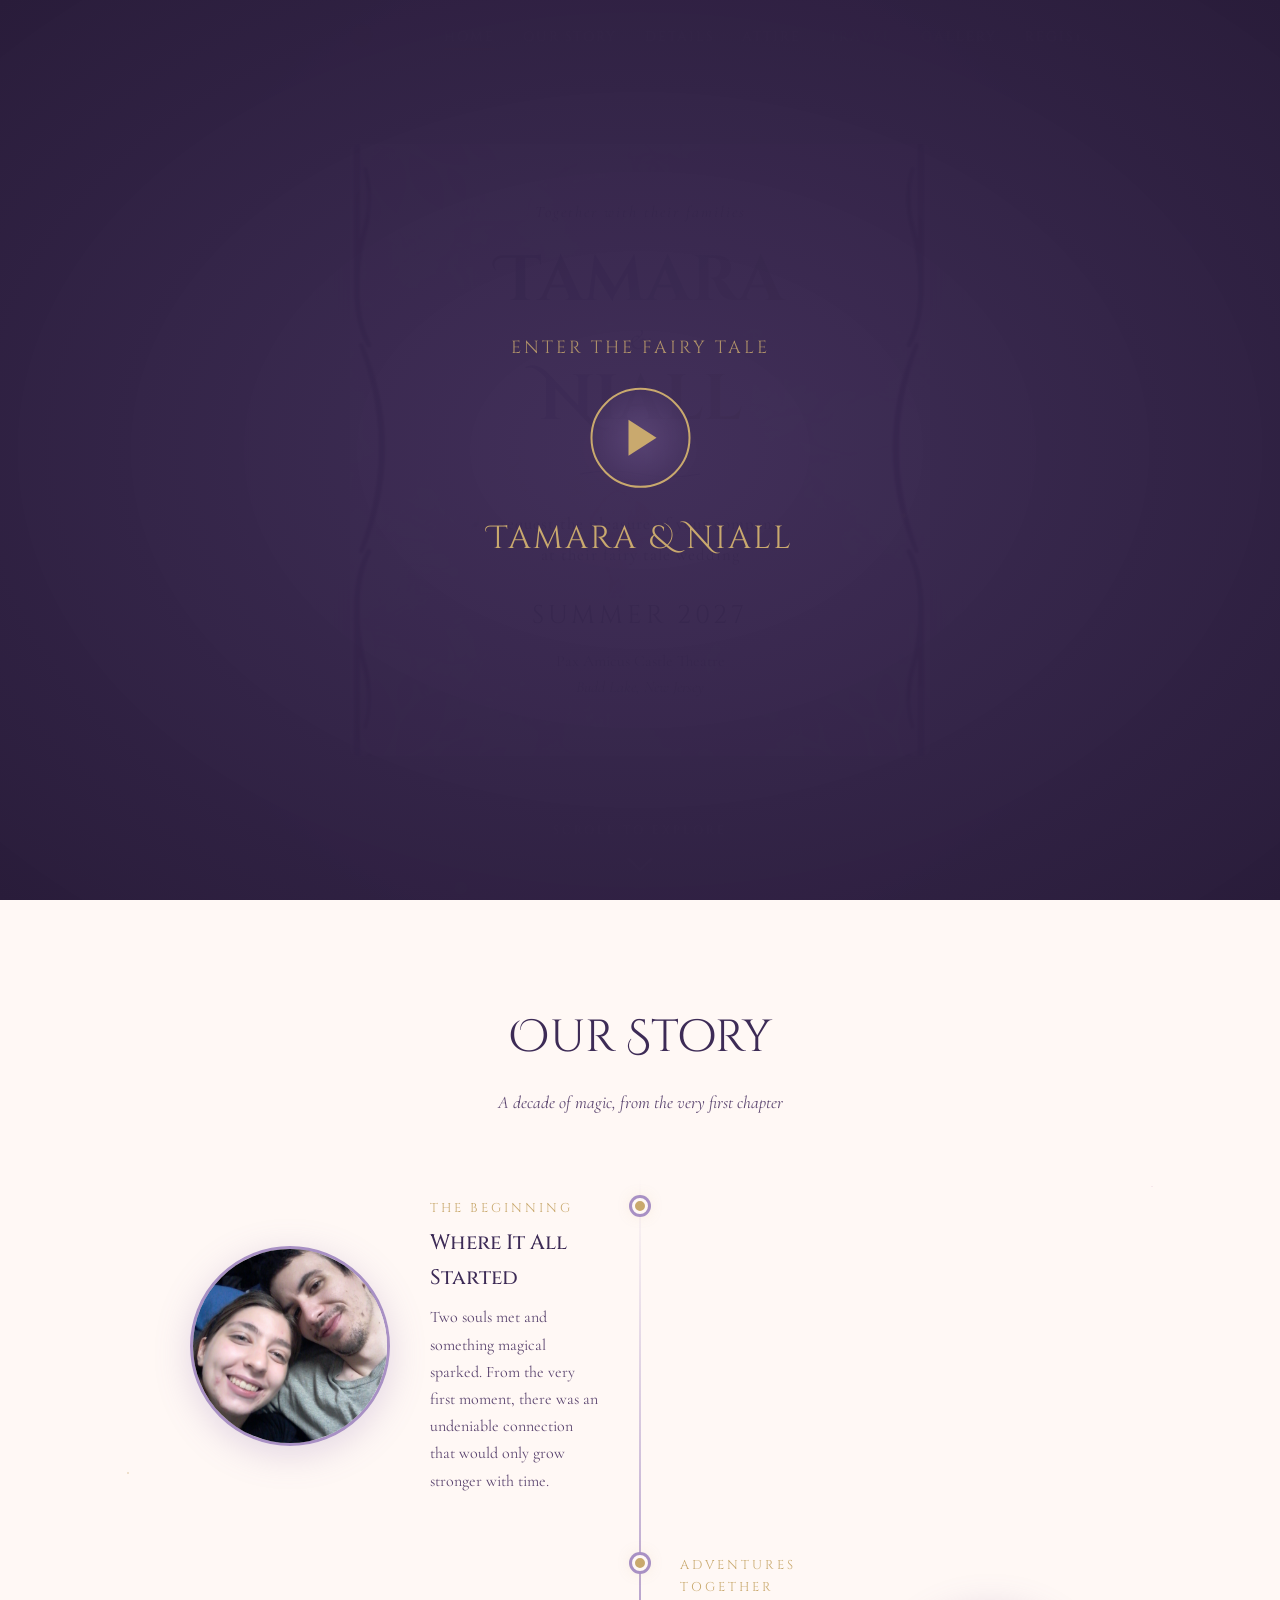
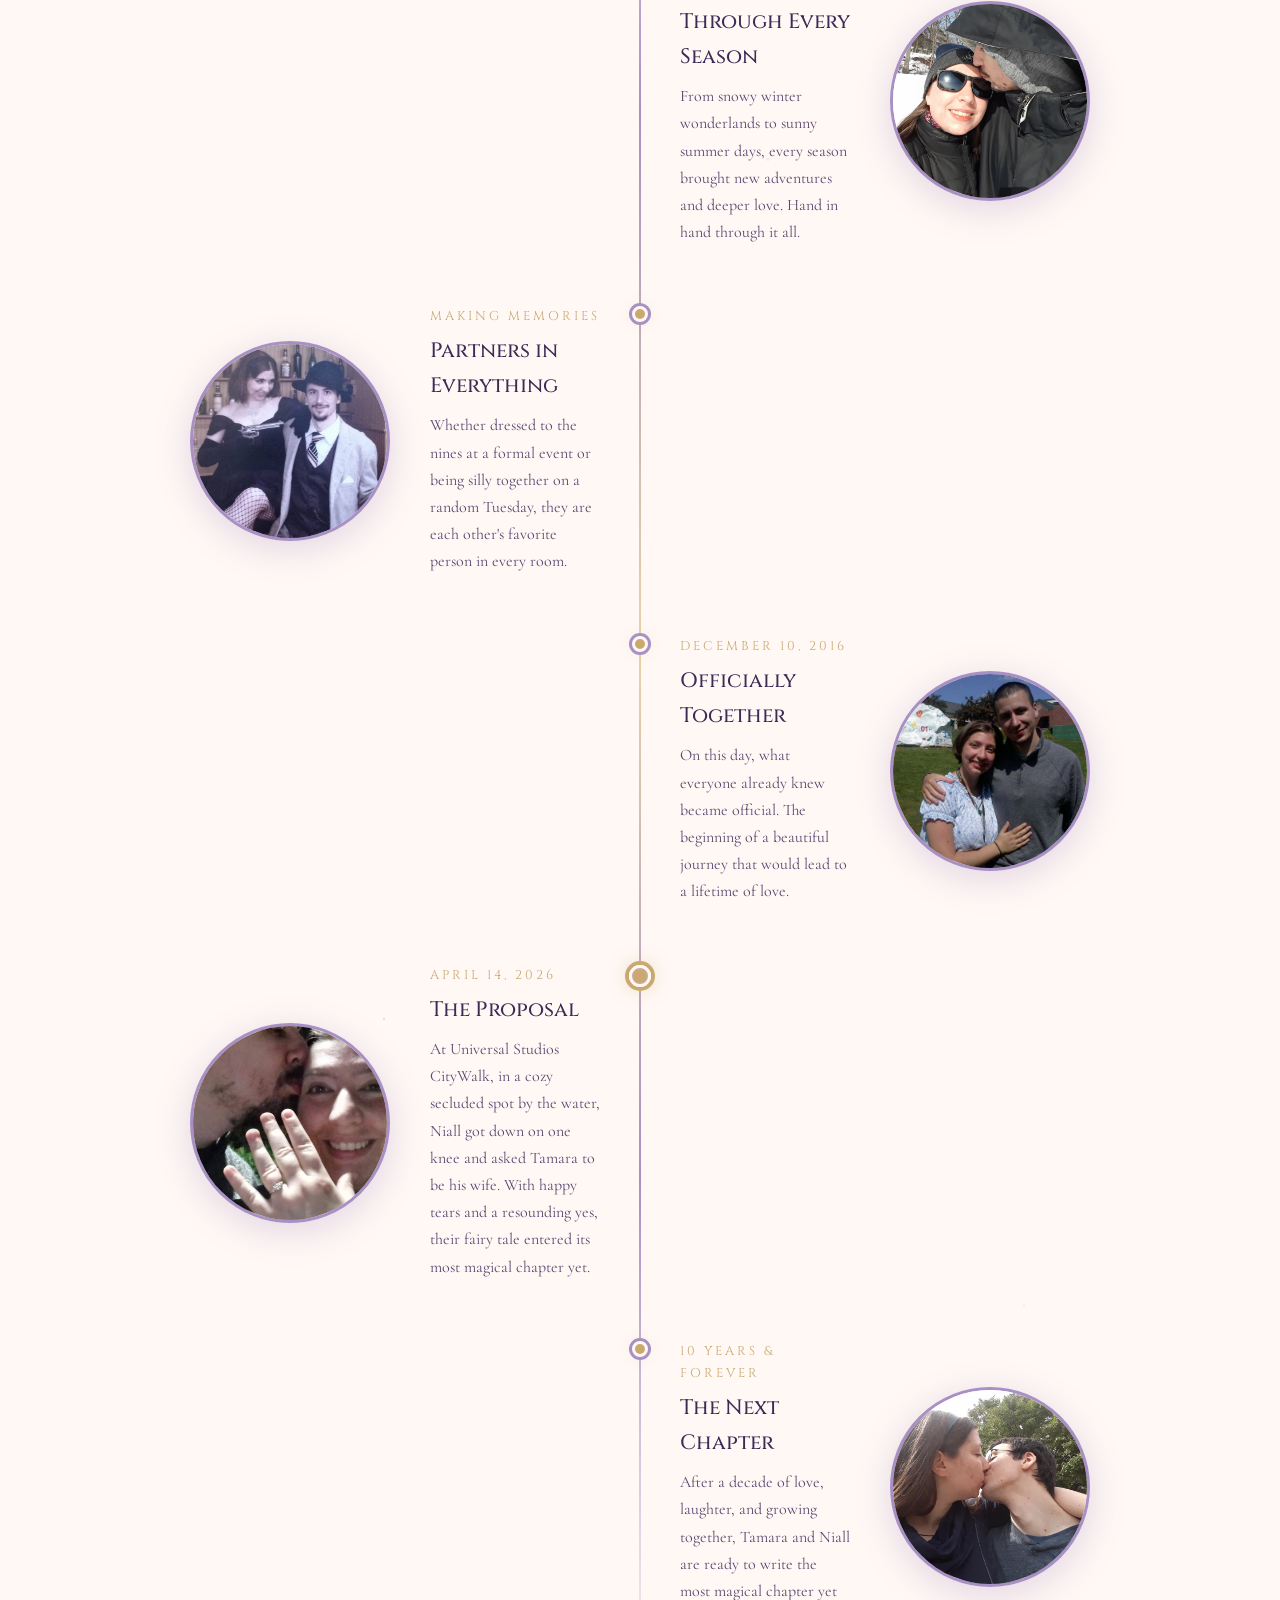
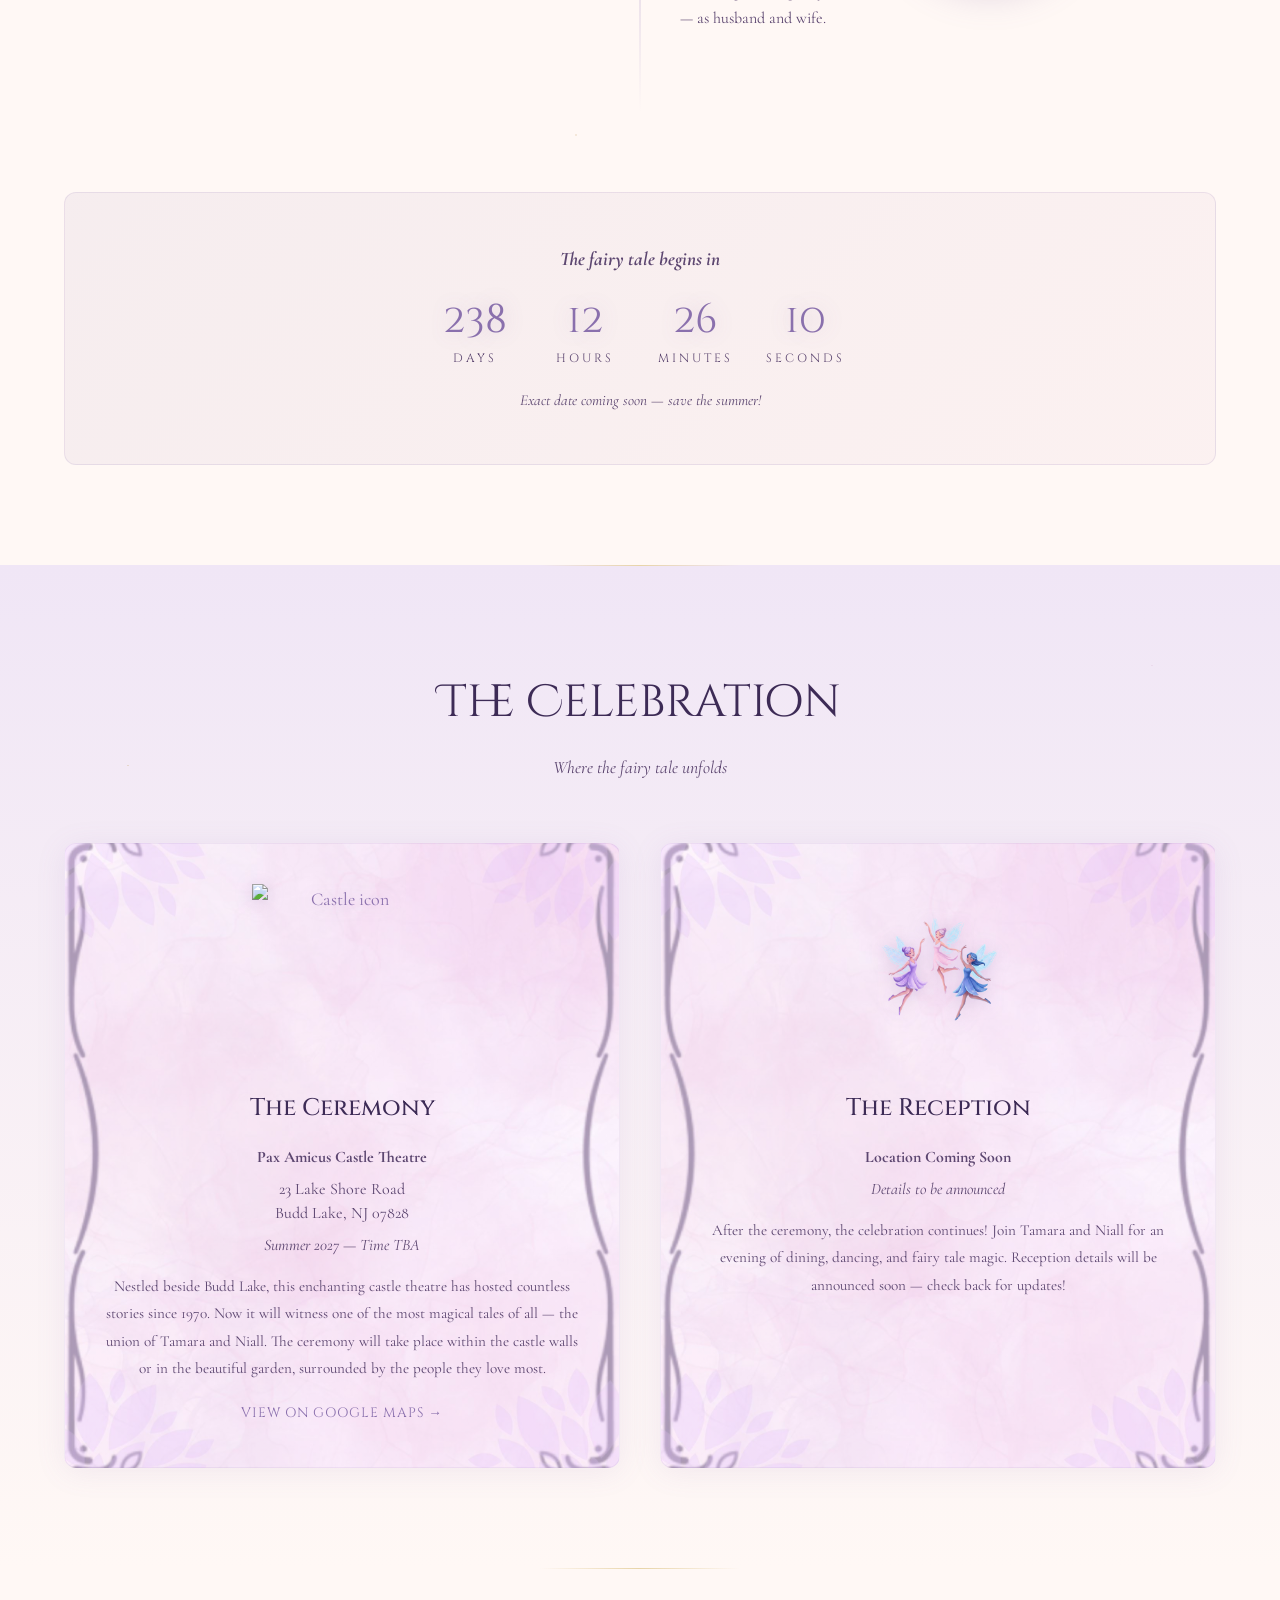
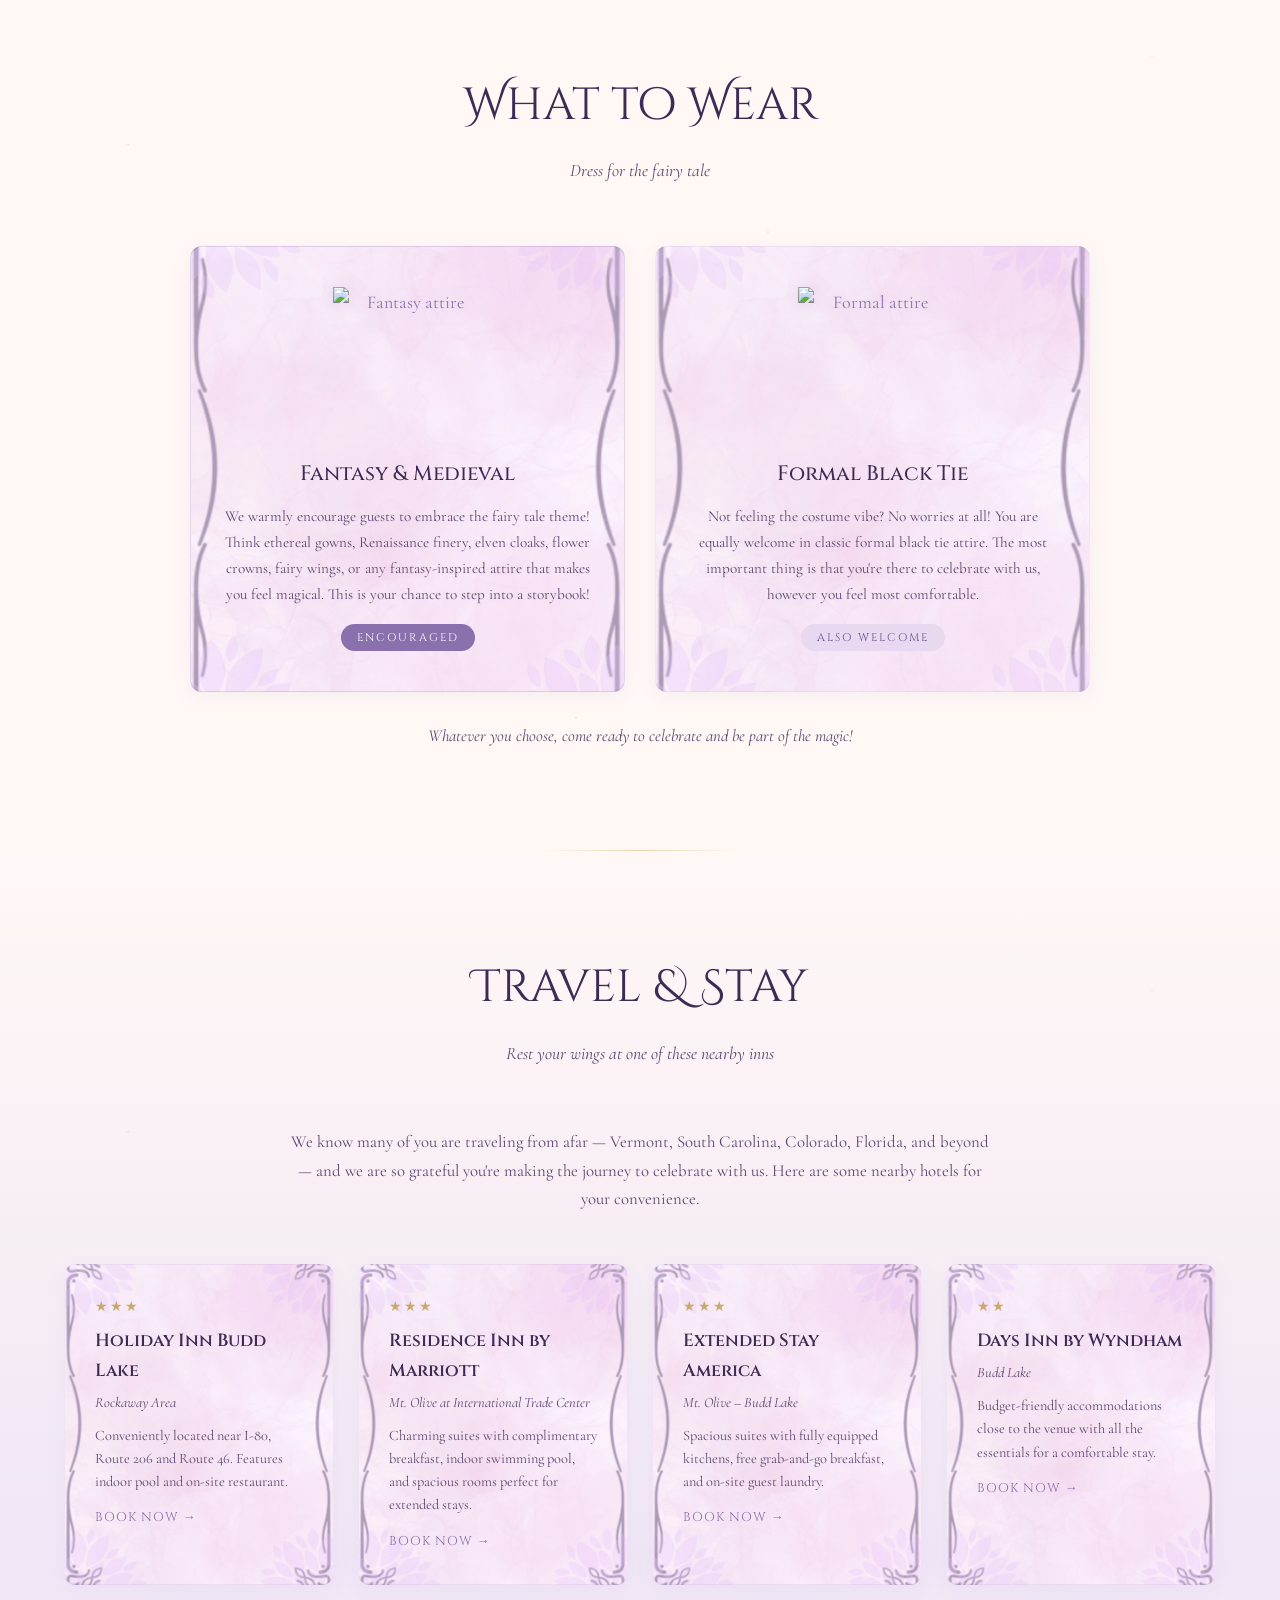
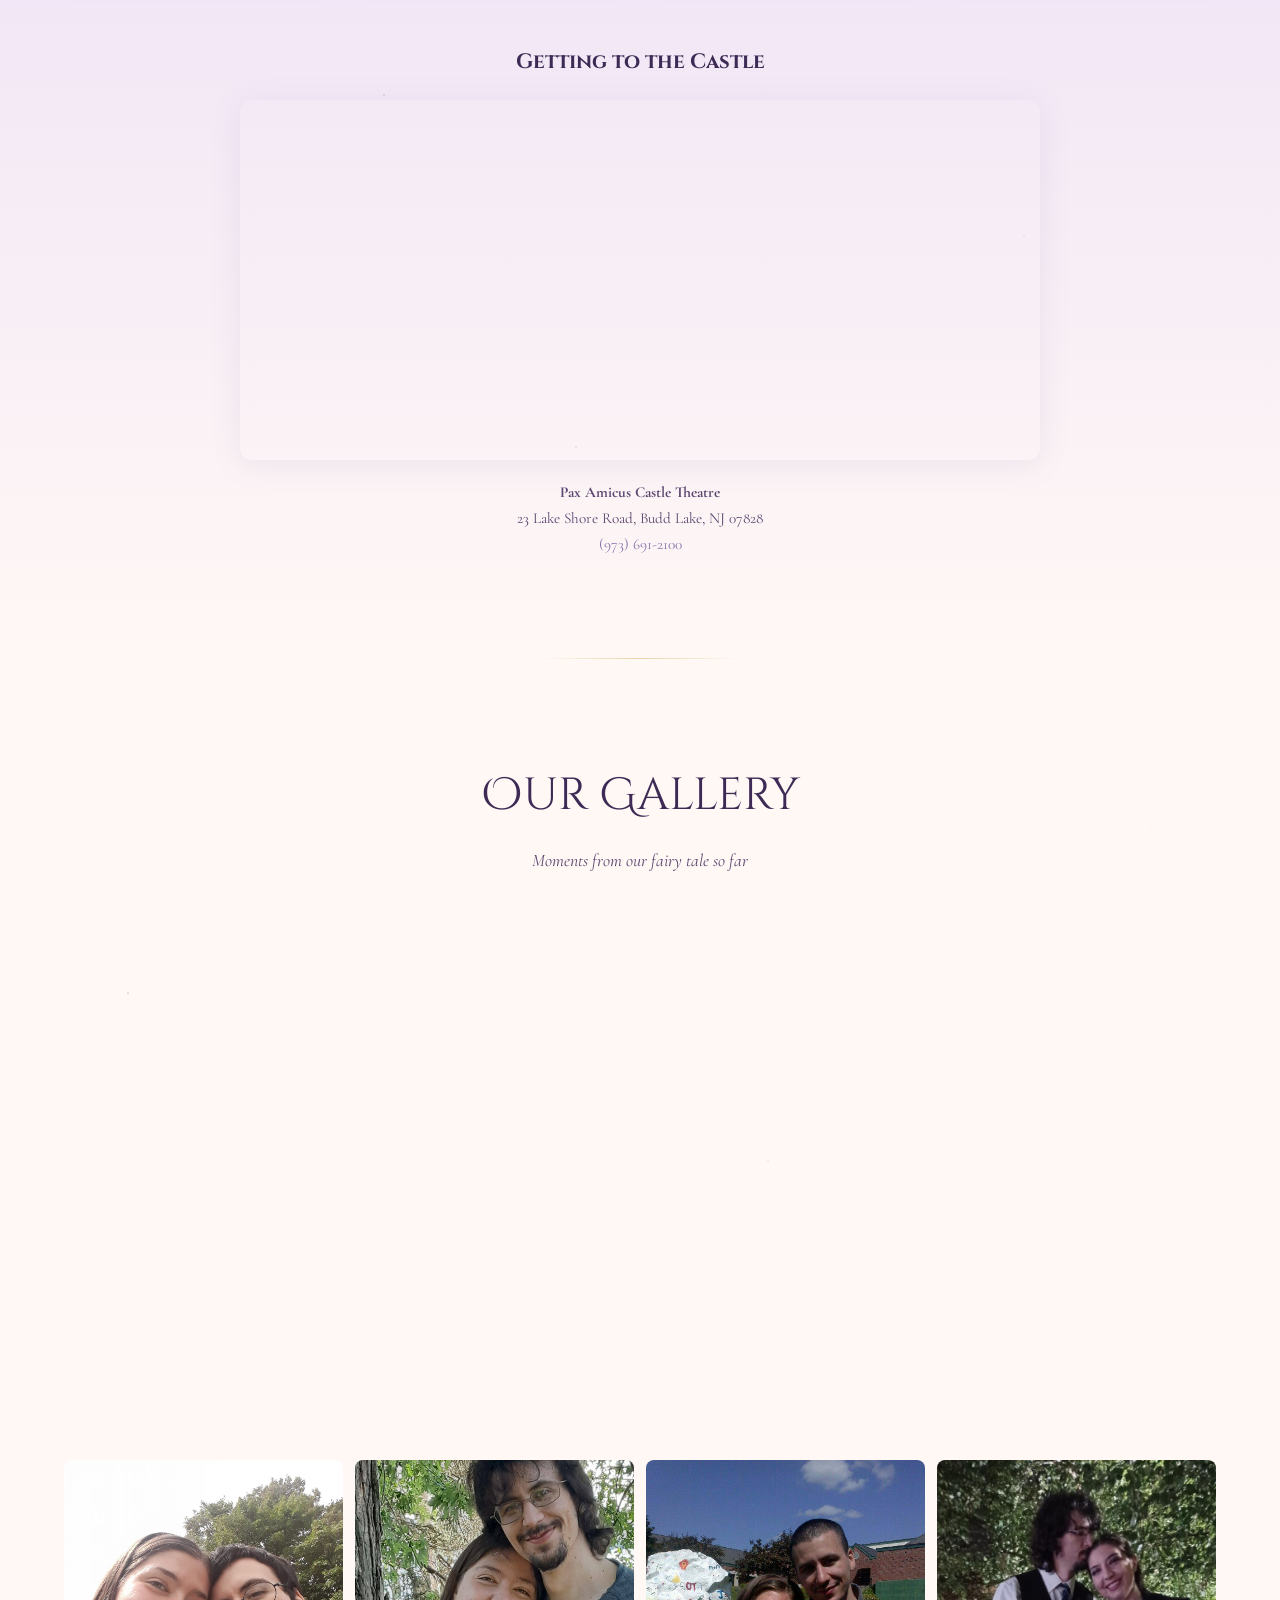
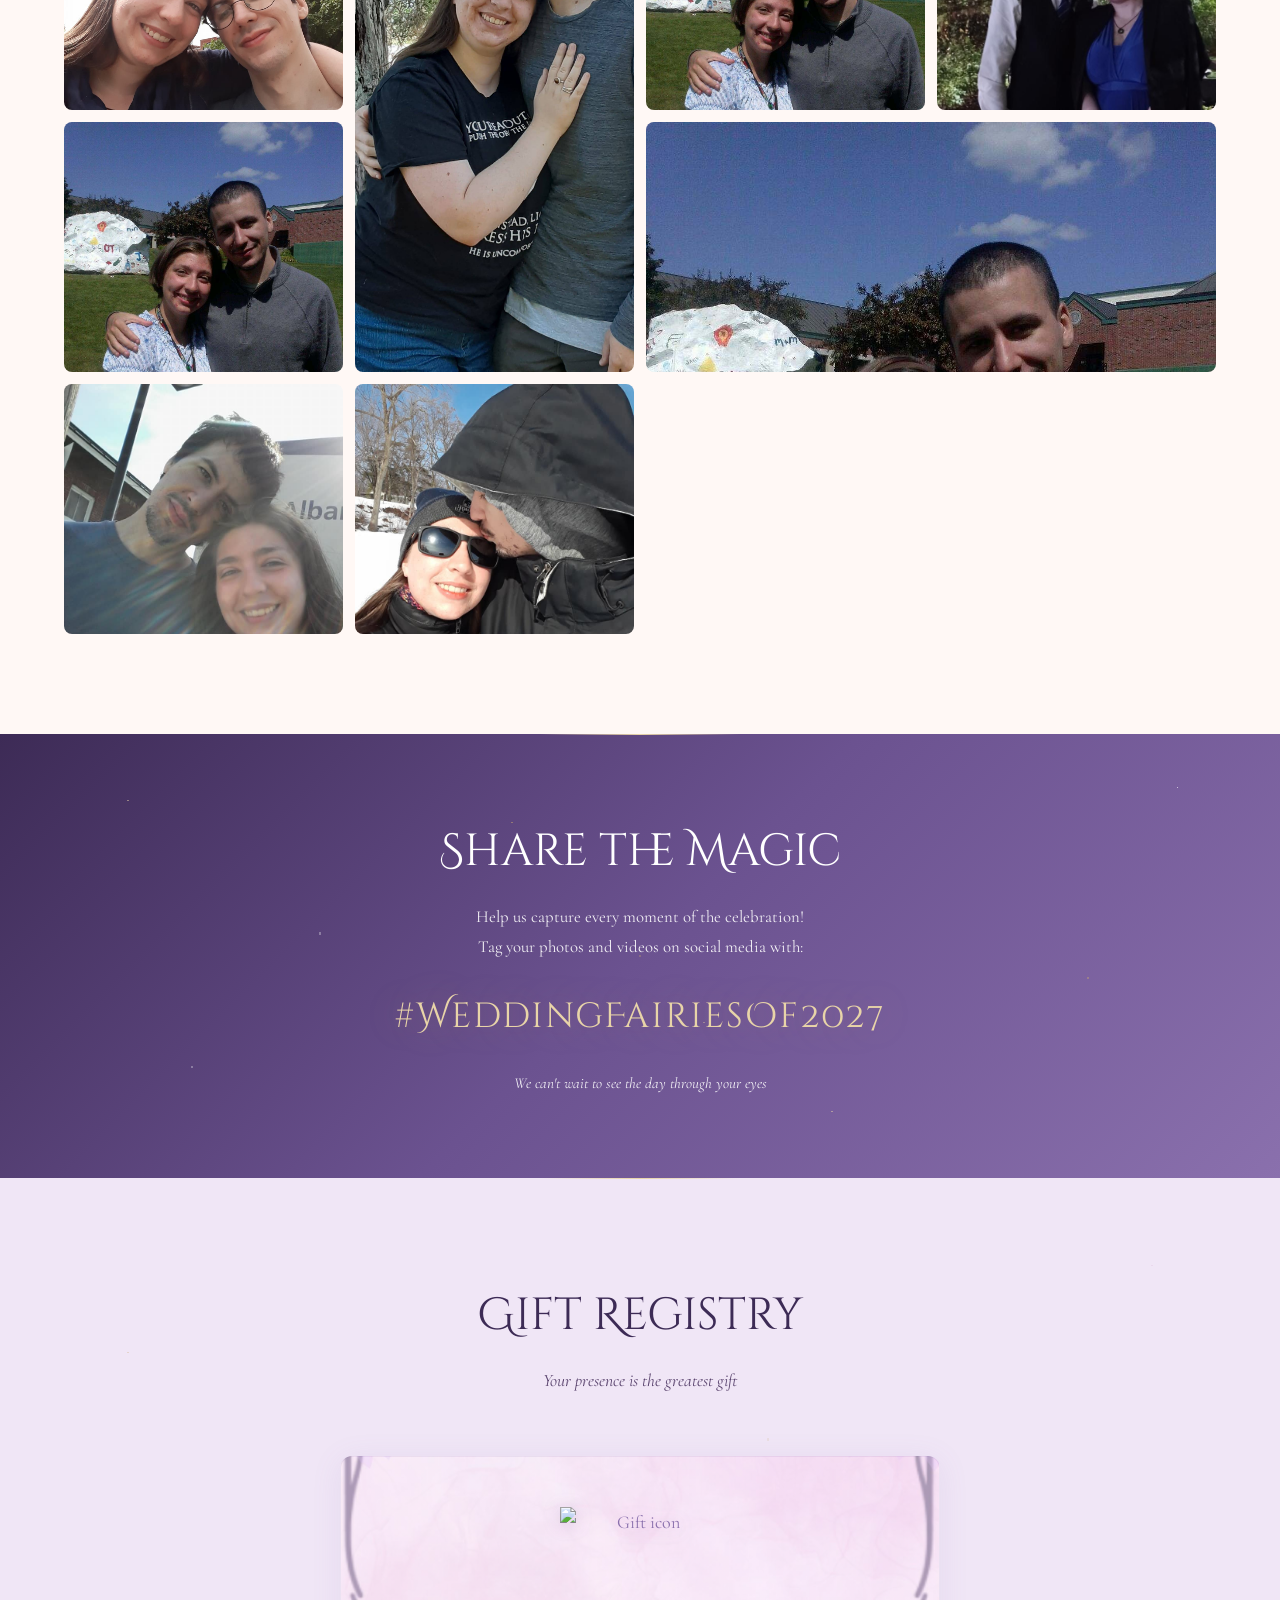
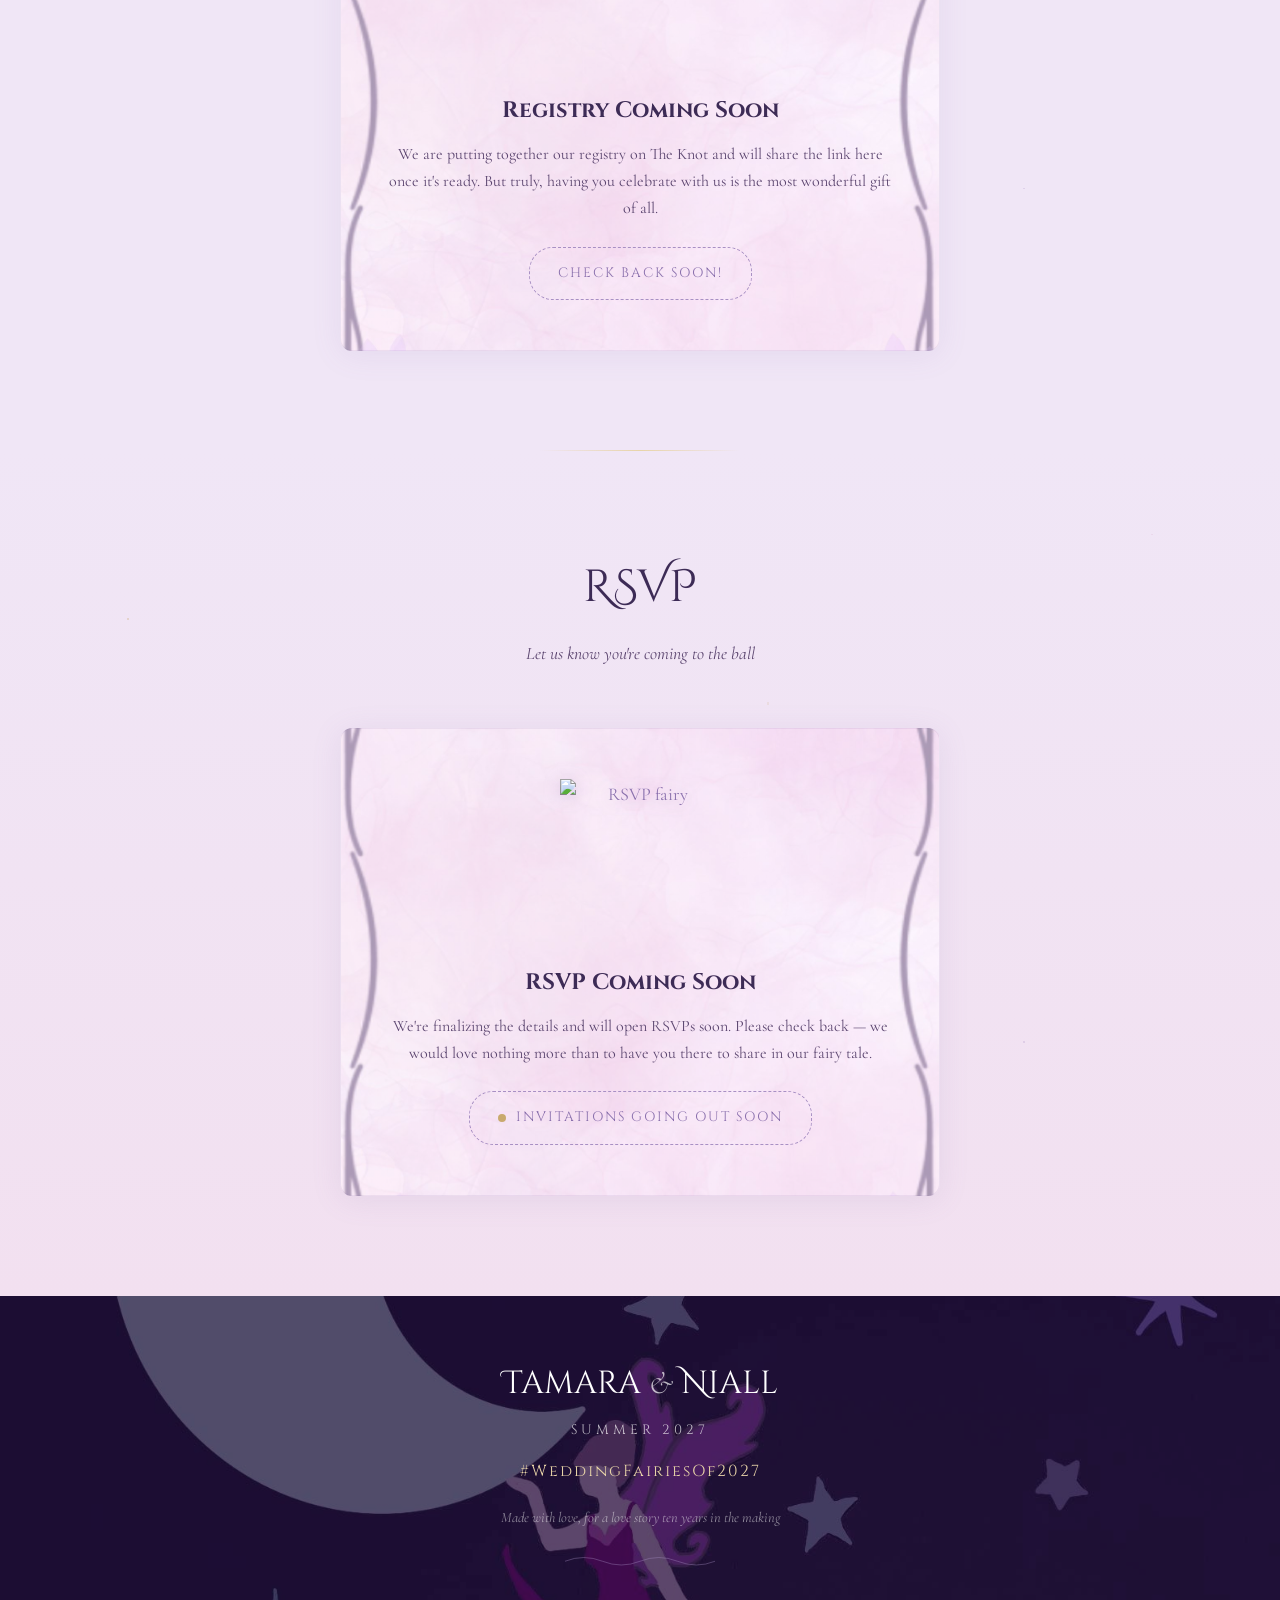
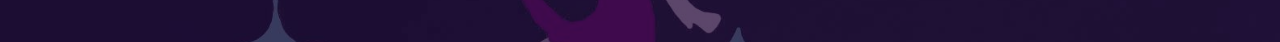
==== commit b72eaa23: "Apply fairy-tale theme across all cards, fix hero + entrance animation - Hero: restore fairy-scene.p" ====
--- a/index.html
+++ b/index.html
@@ -55,9 +55,6 @@
     <div class="hero-bg"></div>
     <div class="hero-overlay"></div>
     <div class="hero-content">
-      <div class="hero-illustration" aria-hidden="true">
-        <img src="images/fairy/fairy-scene.png" alt="" class="hero-fairy-img">
-      </div>
       <div class="invitation-frame">
         <p class="hero-prelude">Together with their families</p>
         <h1 class="hero-names">
--- a/css/style.css
+++ b/css/style.css
@@ -163,7 +163,9 @@
 .hero-bg {
   position: absolute;
   inset: 0;
-  background: linear-gradient(135deg, #150a25 0%, #2d1b4e 35%, #3a2060 55%, #2a1840 80%, #150a25 100%);
+  background-image: url('../images/fairy/fairy-scene.png');
+  background-size: cover;
+  background-position: center 20%;
   animation: heroShimmer 12s ease-in-out infinite alternate;
 }
 @keyframes heroShimmer {
@@ -173,57 +175,34 @@
 .hero-overlay {
   position: absolute;
   inset: 0;
-  background:
-    radial-gradient(ellipse at 25% 50%, rgba(138, 112, 173, 0.25) 0%, transparent 60%),
-    radial-gradient(ellipse at 75% 50%, rgba(61, 43, 86, 0.3) 0%, transparent 60%);
+  background: radial-gradient(circle at center, rgba(41, 28, 58, 0.2) 0%, rgba(41, 28, 58, 0.5) 100%);
 }
 .hero-content {
   position: relative;
   z-index: 2;
+  text-align: center;
+  padding: 80px 20px;
+  width: 100%;
   display: flex;
-  flex-direction: row;
-  align-items: center;
-  gap: 50px;
-  padding: 100px 5% 100px;
-  max-width: 1300px;
-  width: 100%;
-}
-
-/* Fairy illustration — left column */
-.hero-illustration {
-  flex: 1 1 auto;
-  max-width: 580px;
-  display: flex;
-  align-items: center;
   justify-content: center;
 }
-.hero-fairy-img {
-  width: 100%;
-  height: auto;
-  filter: drop-shadow(0 0 30px rgba(201, 169, 110, 0.45)) drop-shadow(0 0 60px rgba(138, 112, 173, 0.35));
-  animation: fairyFloat 6s ease-in-out infinite;
-}
-@keyframes fairyFloat {
-  0%, 100% { transform: translateY(0); }
-  50% { transform: translateY(-12px); }
-}
-
-/* Invitation Frame — right column, uses Tammy's purple-frame.jpg artwork as-is */
+
+/* Invitation Frame — centered over fairy art, very transparent */
 .invitation-frame {
   position: relative;
-  flex: 0 0 auto;
-  padding: 55px 45px;
-  max-width: 460px;
+  padding: 55px 50px;
+  max-width: 580px;
   width: 100%;
   text-align: center;
   border-radius: 8px;
   background:
-    linear-gradient(rgba(255, 248, 255, 0.54), rgba(255, 248, 255, 0.54)),
+    linear-gradient(rgba(255, 248, 255, 0.15), rgba(255, 248, 255, 0.15)),
     url('../images/fairy/purple-frame.jpg') center/cover no-repeat;
+  backdrop-filter: blur(3px);
+  -webkit-backdrop-filter: blur(3px);
   box-shadow:
-    0 0 50px rgba(138, 112, 173, 0.15),
-    0 0 90px rgba(201, 169, 110, 0.07),
-    inset 0 0 35px rgba(255, 255, 255, 0.12);
+    0 0 50px rgba(138, 112, 173, 0.2),
+    0 0 90px rgba(201, 169, 110, 0.08);
 }
 
 .hero-prelude {
@@ -234,6 +213,7 @@
   letter-spacing: 2px;
   margin-bottom: 16px;
   opacity: 0.8;
+  text-shadow: 0 1px 6px rgba(255, 255, 255, 0.7);
 }
 .hero-names {
   font-family: var(--font-display);
@@ -267,6 +247,7 @@
   letter-spacing: 1px;
   line-height: 1.8;
   margin-bottom: 24px;
+  text-shadow: 0 1px 6px rgba(255, 255, 255, 0.7);
 }
 .hero-date {
   font-family: var(--font-heading);
@@ -275,12 +256,14 @@
   letter-spacing: 4px;
   text-transform: uppercase;
   margin-bottom: 12px;
+  text-shadow: 0 1px 8px rgba(255, 255, 255, 0.8);
 }
 .hero-venue {
   font-family: var(--font-body);
   font-size: 1rem;
   color: var(--color-text-light);
   line-height: 1.6;
+  text-shadow: 0 1px 6px rgba(255, 255, 255, 0.7);
 }
 .venue-location {
   font-style: italic;
@@ -512,7 +495,9 @@
   margin: 0 auto;
 }
 .detail-card {
-  background: var(--color-white);
+  background:
+    linear-gradient(rgba(255, 248, 255, 0.62), rgba(255, 248, 255, 0.62)),
+    url('../images/fairy/purple-frame.jpg') center/cover no-repeat;
   border-radius: var(--border-radius);
   padding: 40px;
   text-align: center;
@@ -593,7 +578,9 @@
   margin-bottom: 30px;
 }
 .attire-option {
-  background: var(--color-white);
+  background:
+    linear-gradient(rgba(255, 248, 255, 0.62), rgba(255, 248, 255, 0.62)),
+    url('../images/fairy/purple-frame.jpg') center/cover no-repeat;
   border-radius: var(--border-radius);
   padding: 40px 30px;
   text-align: center;
@@ -680,7 +667,9 @@
   margin: 0 auto 60px;
 }
 .hotel-card {
-  background: var(--color-white);
+  background:
+    linear-gradient(rgba(255, 248, 255, 0.62), rgba(255, 248, 255, 0.62)),
+    url('../images/fairy/purple-frame.jpg') center/cover no-repeat;
   border-radius: var(--border-radius);
   padding: 30px;
   border: 1px solid rgba(138, 112, 173, 0.1);
@@ -868,7 +857,9 @@
 }
 .registry-content.visible { opacity: 1; transform: translateY(0); }
 .registry-card {
-  background: var(--color-white);
+  background:
+    linear-gradient(rgba(255, 248, 255, 0.62), rgba(255, 248, 255, 0.62)),
+    url('../images/fairy/purple-frame.jpg') center/cover no-repeat;
   border-radius: var(--border-radius);
   padding: 50px 40px;
   text-align: center;
@@ -923,7 +914,9 @@
 }
 .rsvp-content.visible { opacity: 1; transform: translateY(0); }
 .rsvp-card {
-  background: var(--color-white);
+  background:
+    linear-gradient(rgba(255, 248, 255, 0.62), rgba(255, 248, 255, 0.62)),
+    url('../images/fairy/purple-frame.jpg') center/cover no-repeat;
   border-radius: var(--border-radius);
   padding: 50px 40px;
   text-align: center;
@@ -1272,24 +1265,12 @@
 }
 
 /* ===== RESPONSIVE ===== */
-@media (max-width: 1050px) {
+@media (max-width: 900px) {
+  /* Hero on tablet/mobile */
   .hero-content {
-    gap: 30px;
-    padding: 100px 4% 100px;
-  }
-  .hero-illustration { max-width: 420px; }
-  .invitation-frame { padding: 45px 35px; max-width: 400px; }
-}
-
-@media (max-width: 900px) {
-  /* Hero stacks vertically on tablet/mobile */
-  .hero-content {
-    flex-direction: column;
     padding: 90px 20px 90px;
-    gap: 28px;
     align-items: center;
   }
-  .hero-illustration { max-width: 320px; width: 100%; }
   .invitation-frame { max-width: 480px; width: 100%; }
 
   .nav-links {
@@ -1392,11 +1373,12 @@
 }
 .fairy-couple {
   top: 40%;
-  left: 0;
+  left: -15%;
+  opacity: 0;
   animation:
-    fairyGlideX 14s linear 0.3s forwards,
+    fairyGlideX 14s linear 0.3s both,
     fairyBobY 3.5s ease-in-out 0.3s 4,
-    fairyFade 14s linear 0.3s forwards;
+    fairyFade 14s linear 0.3s both;
 }
 
 /* Smooth linear horizontal glide — no jitter */
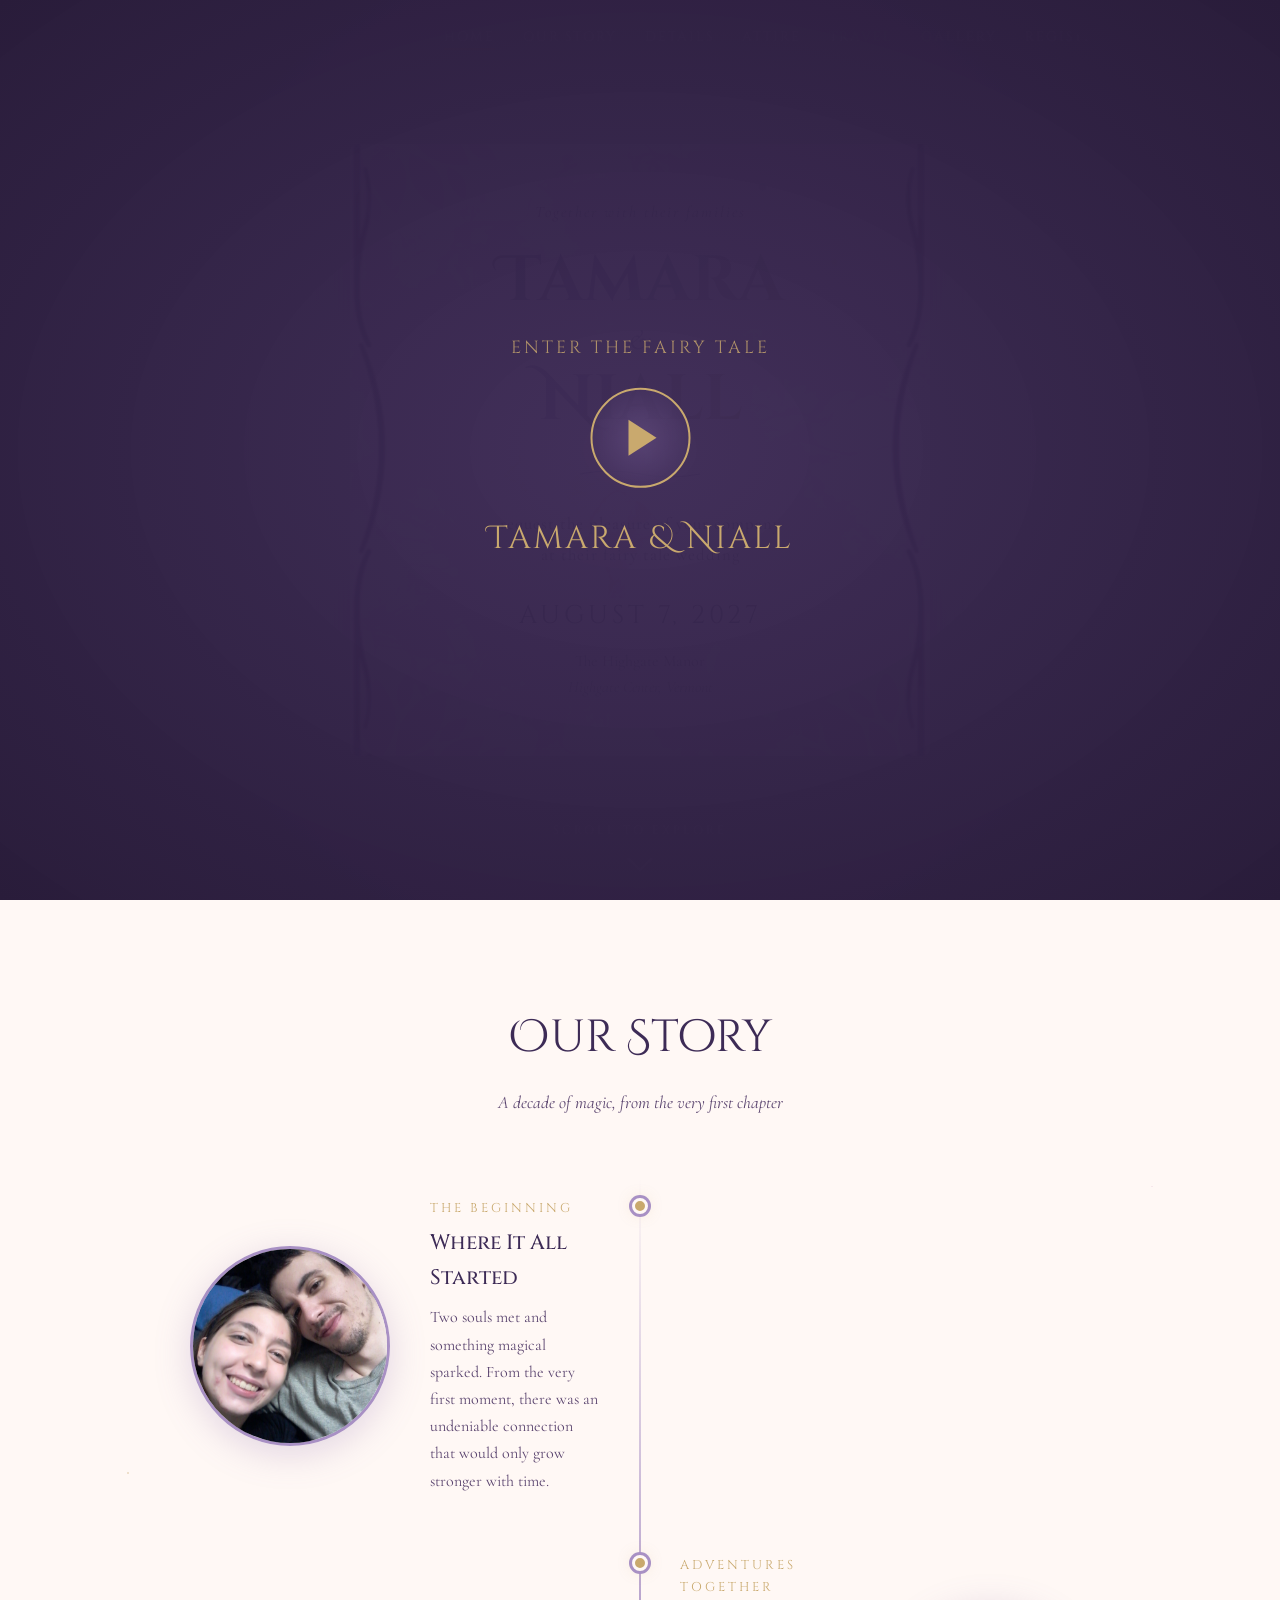
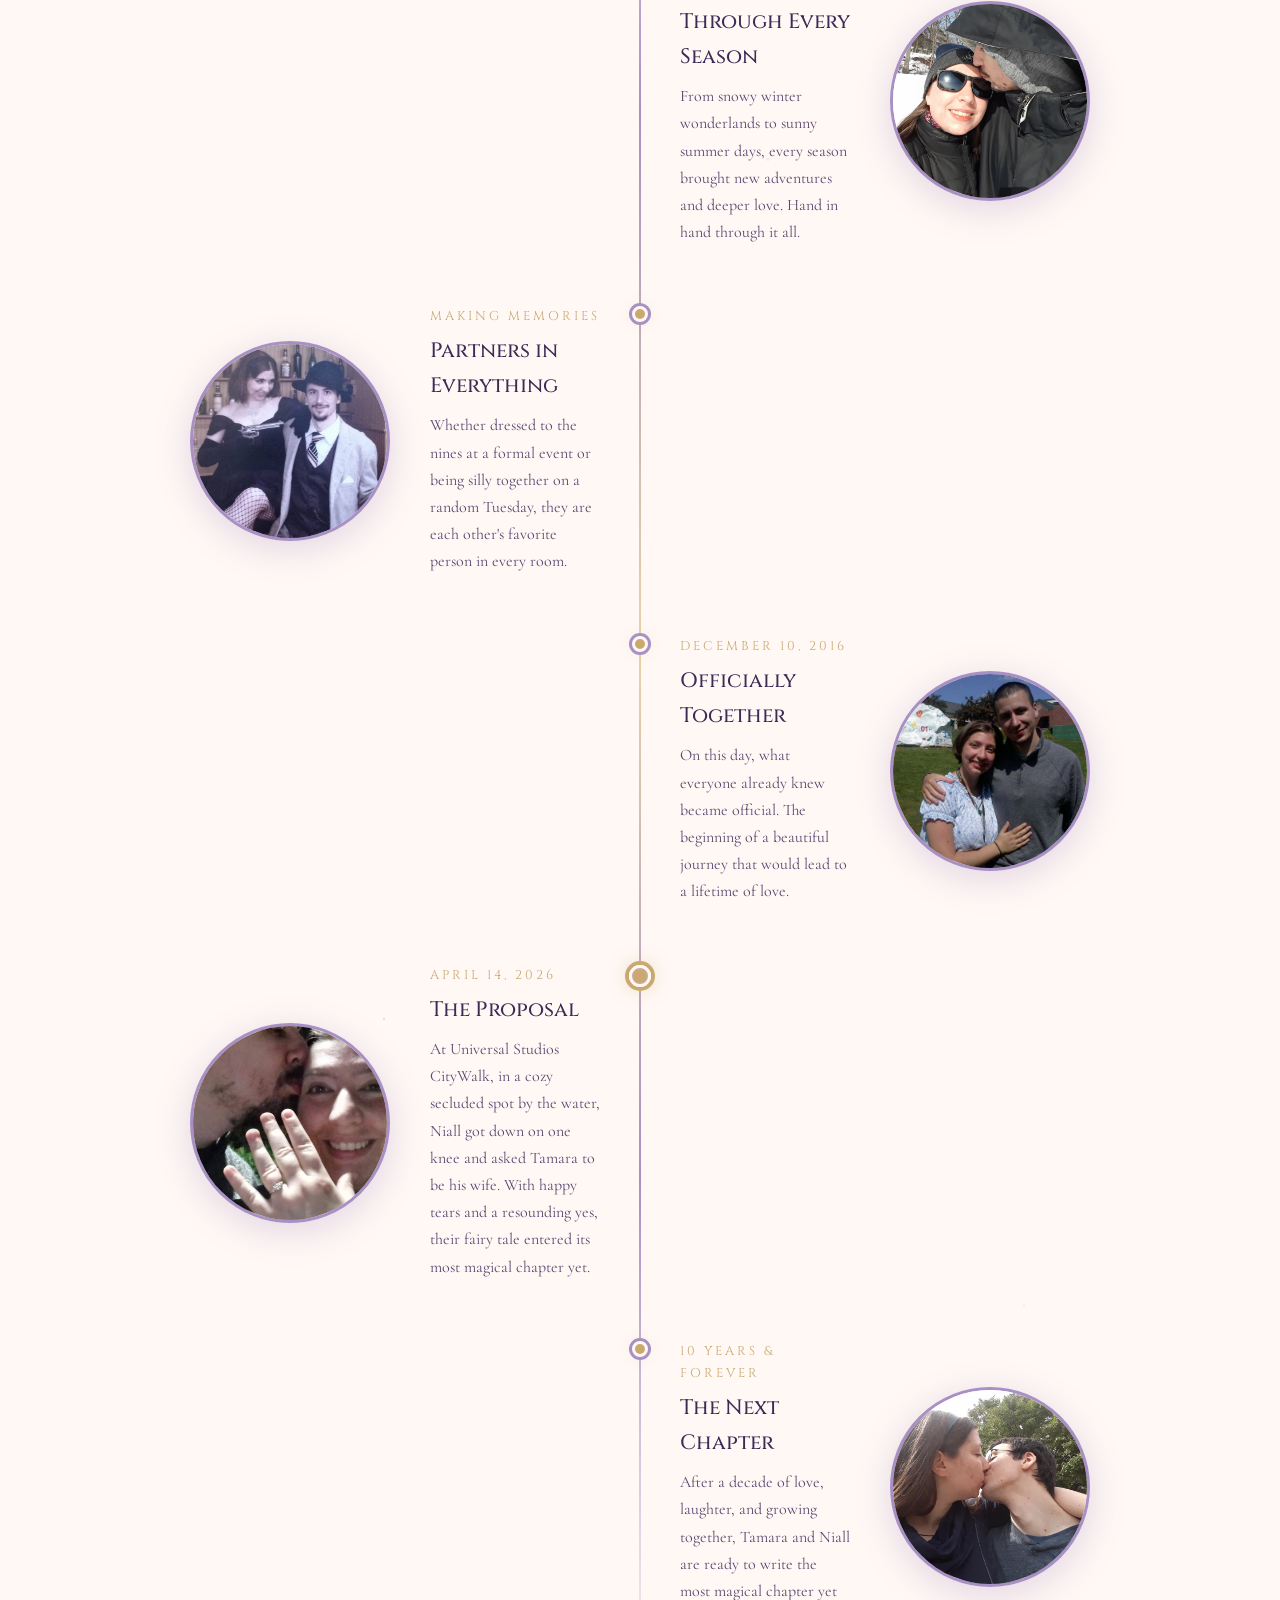
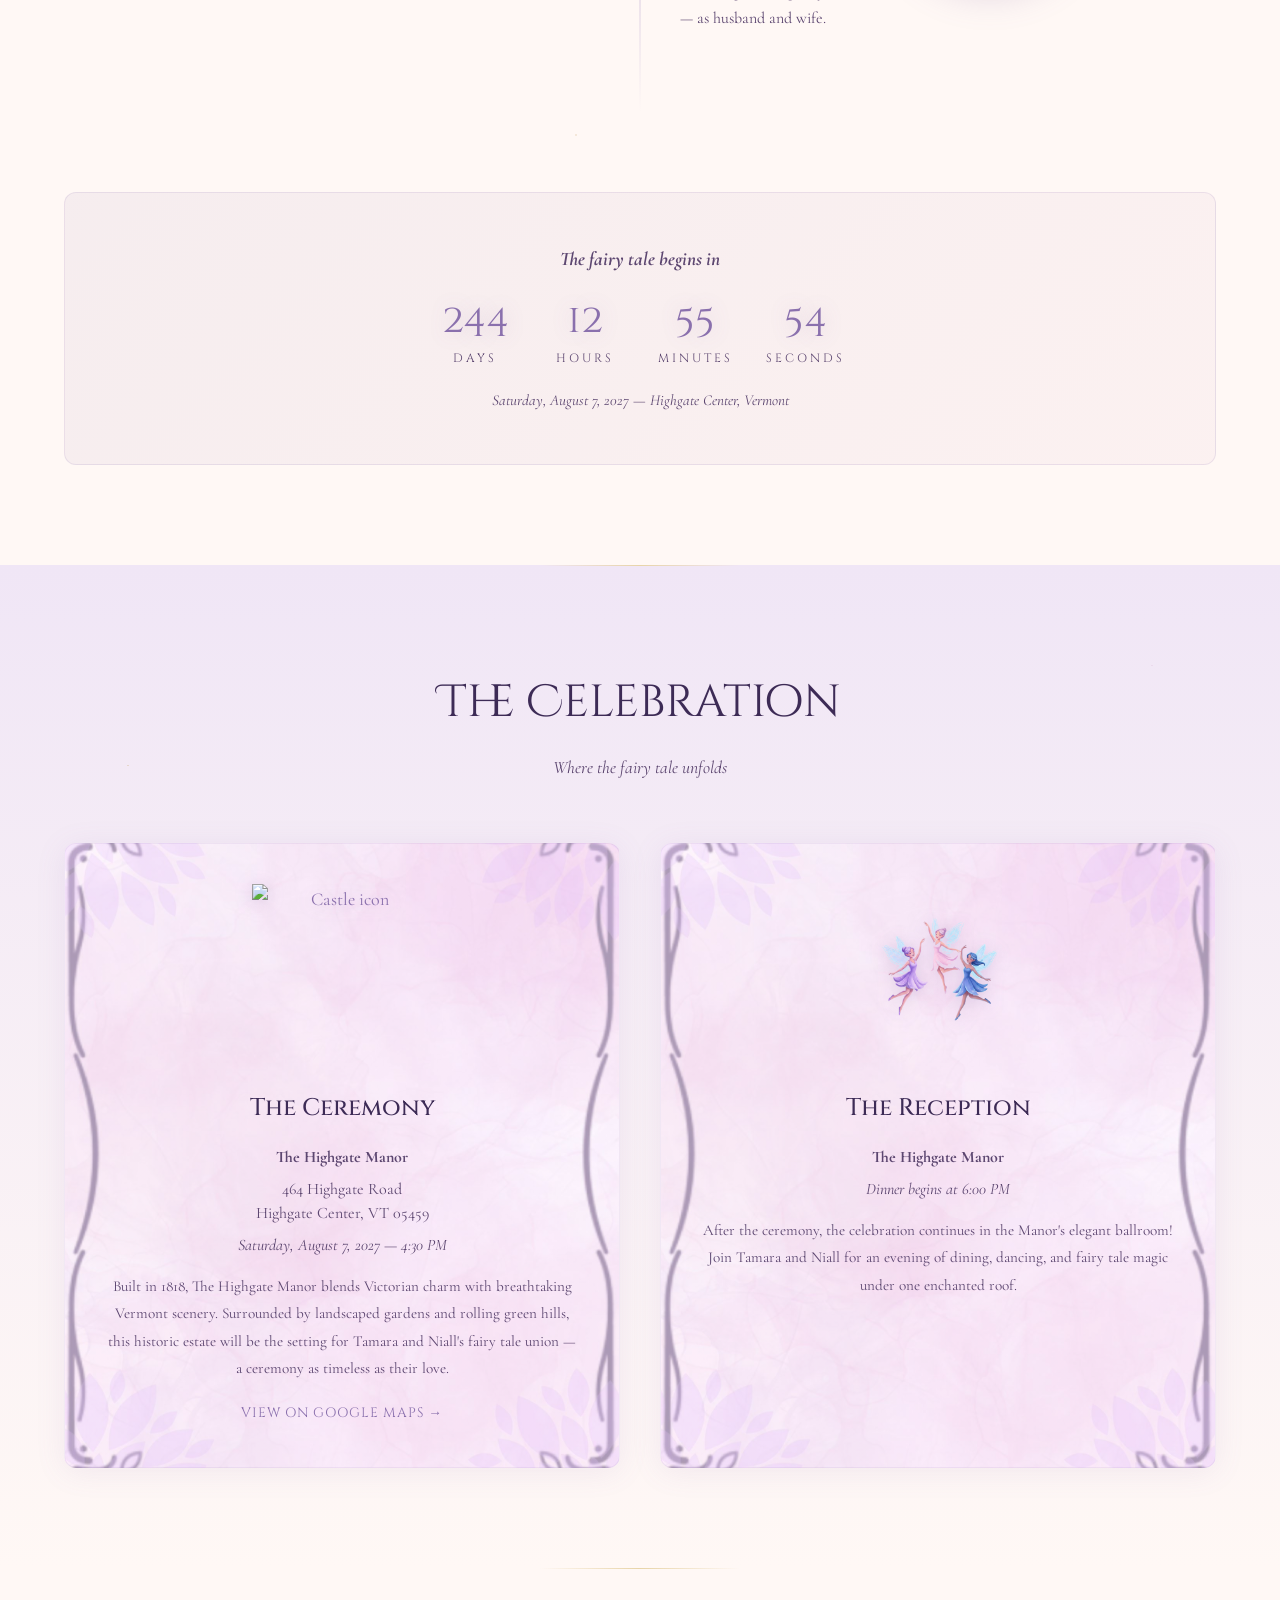
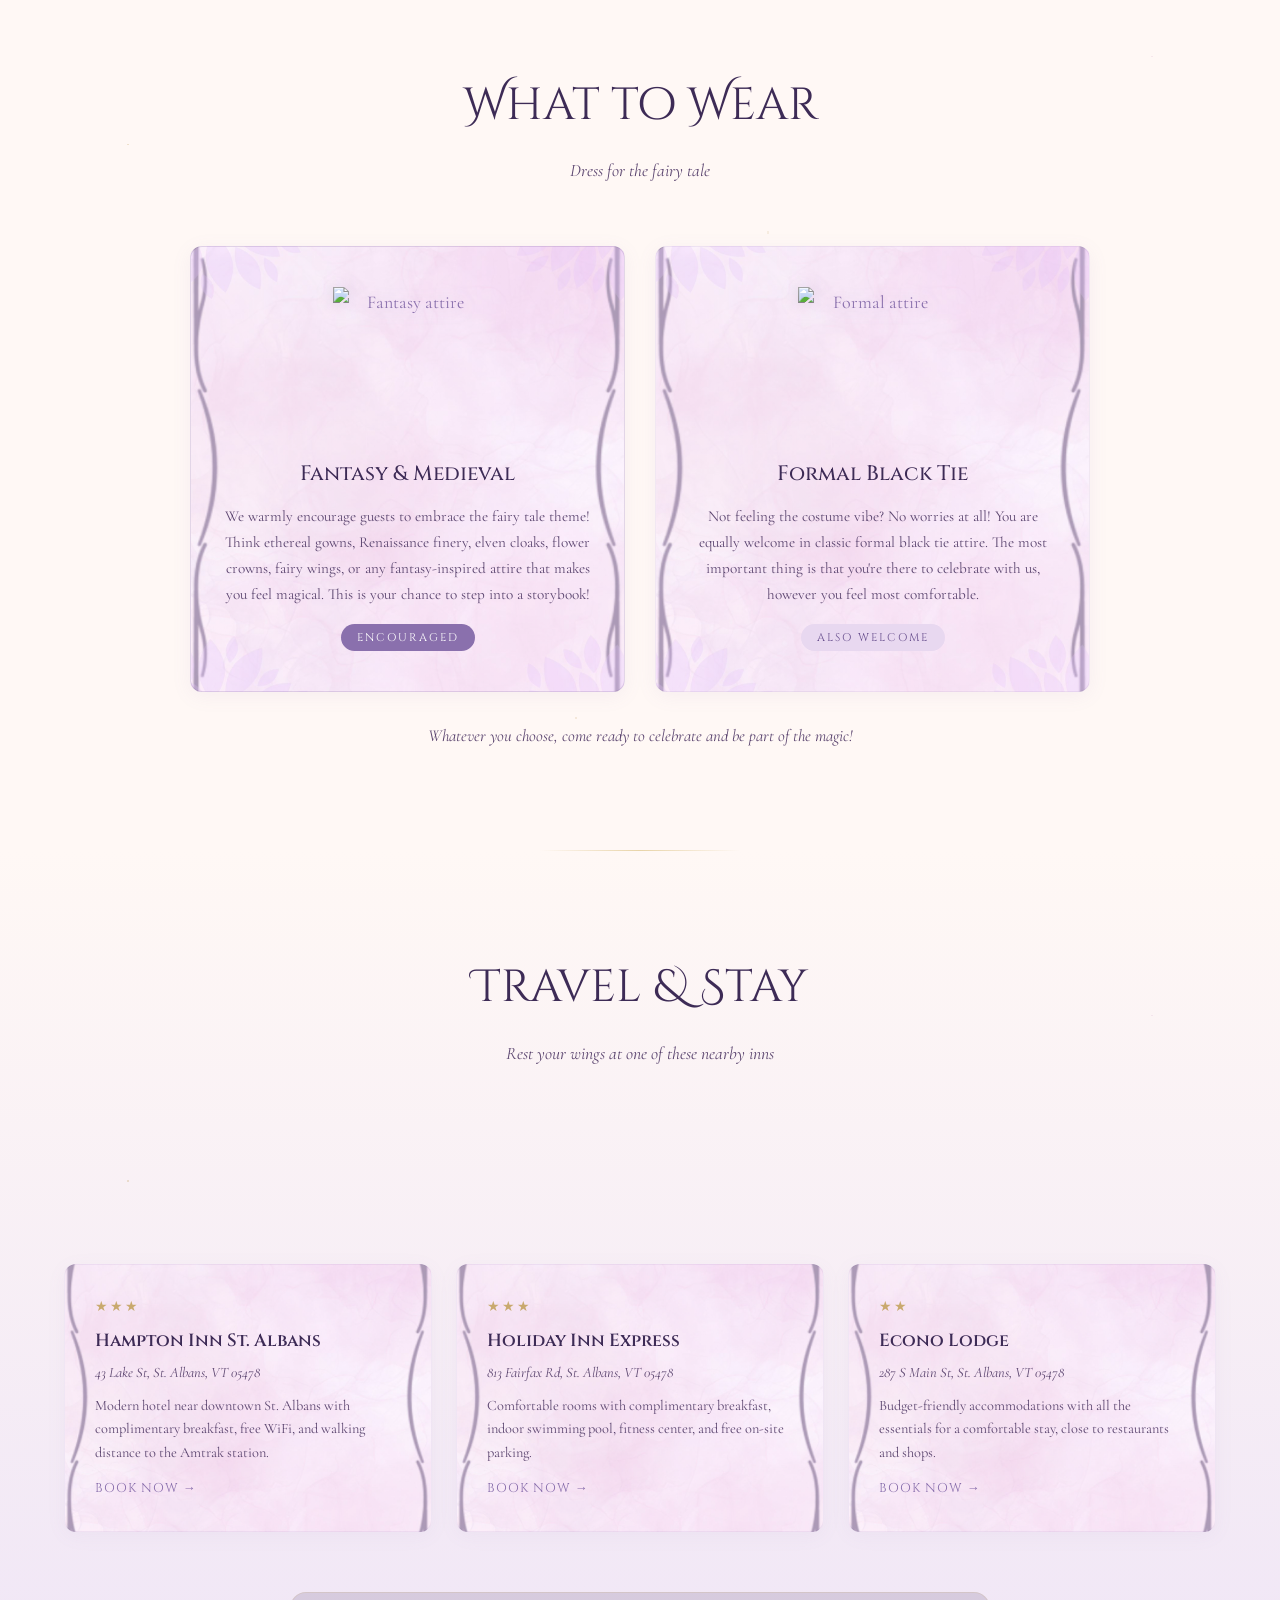
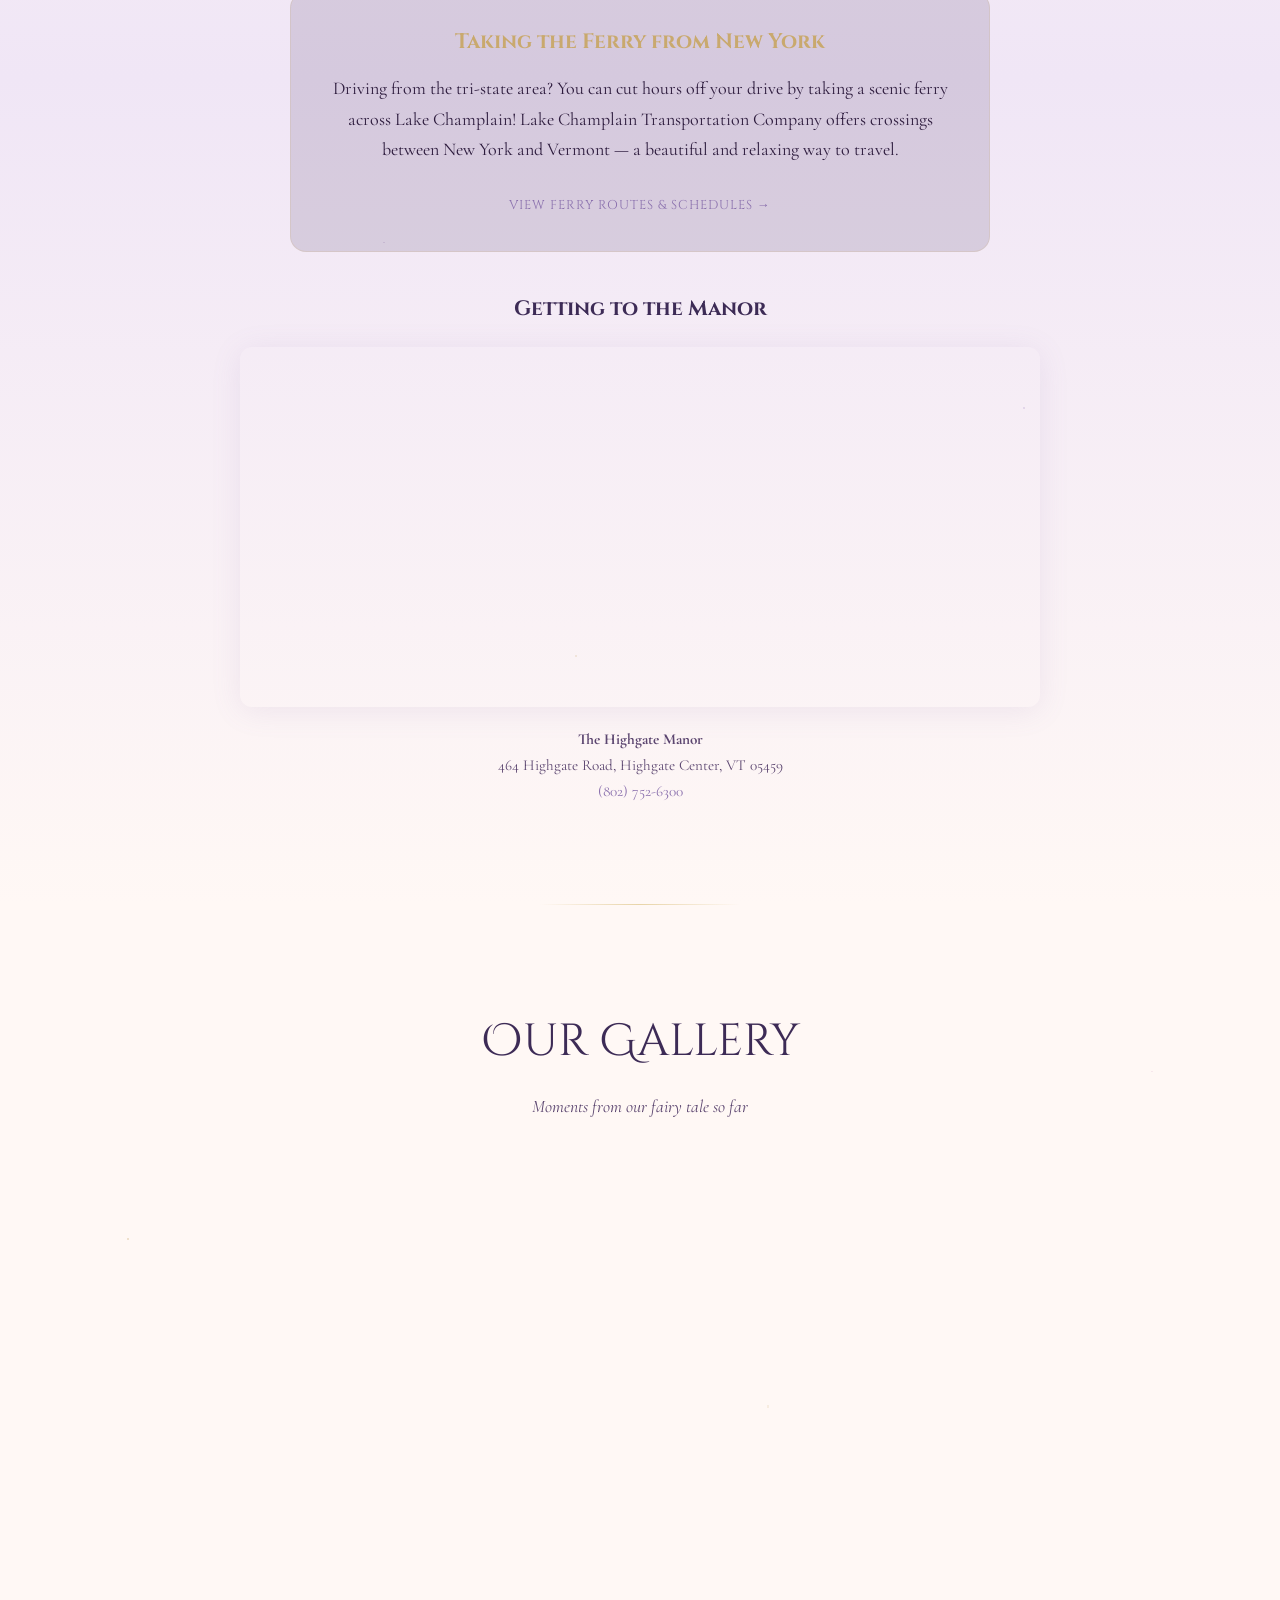
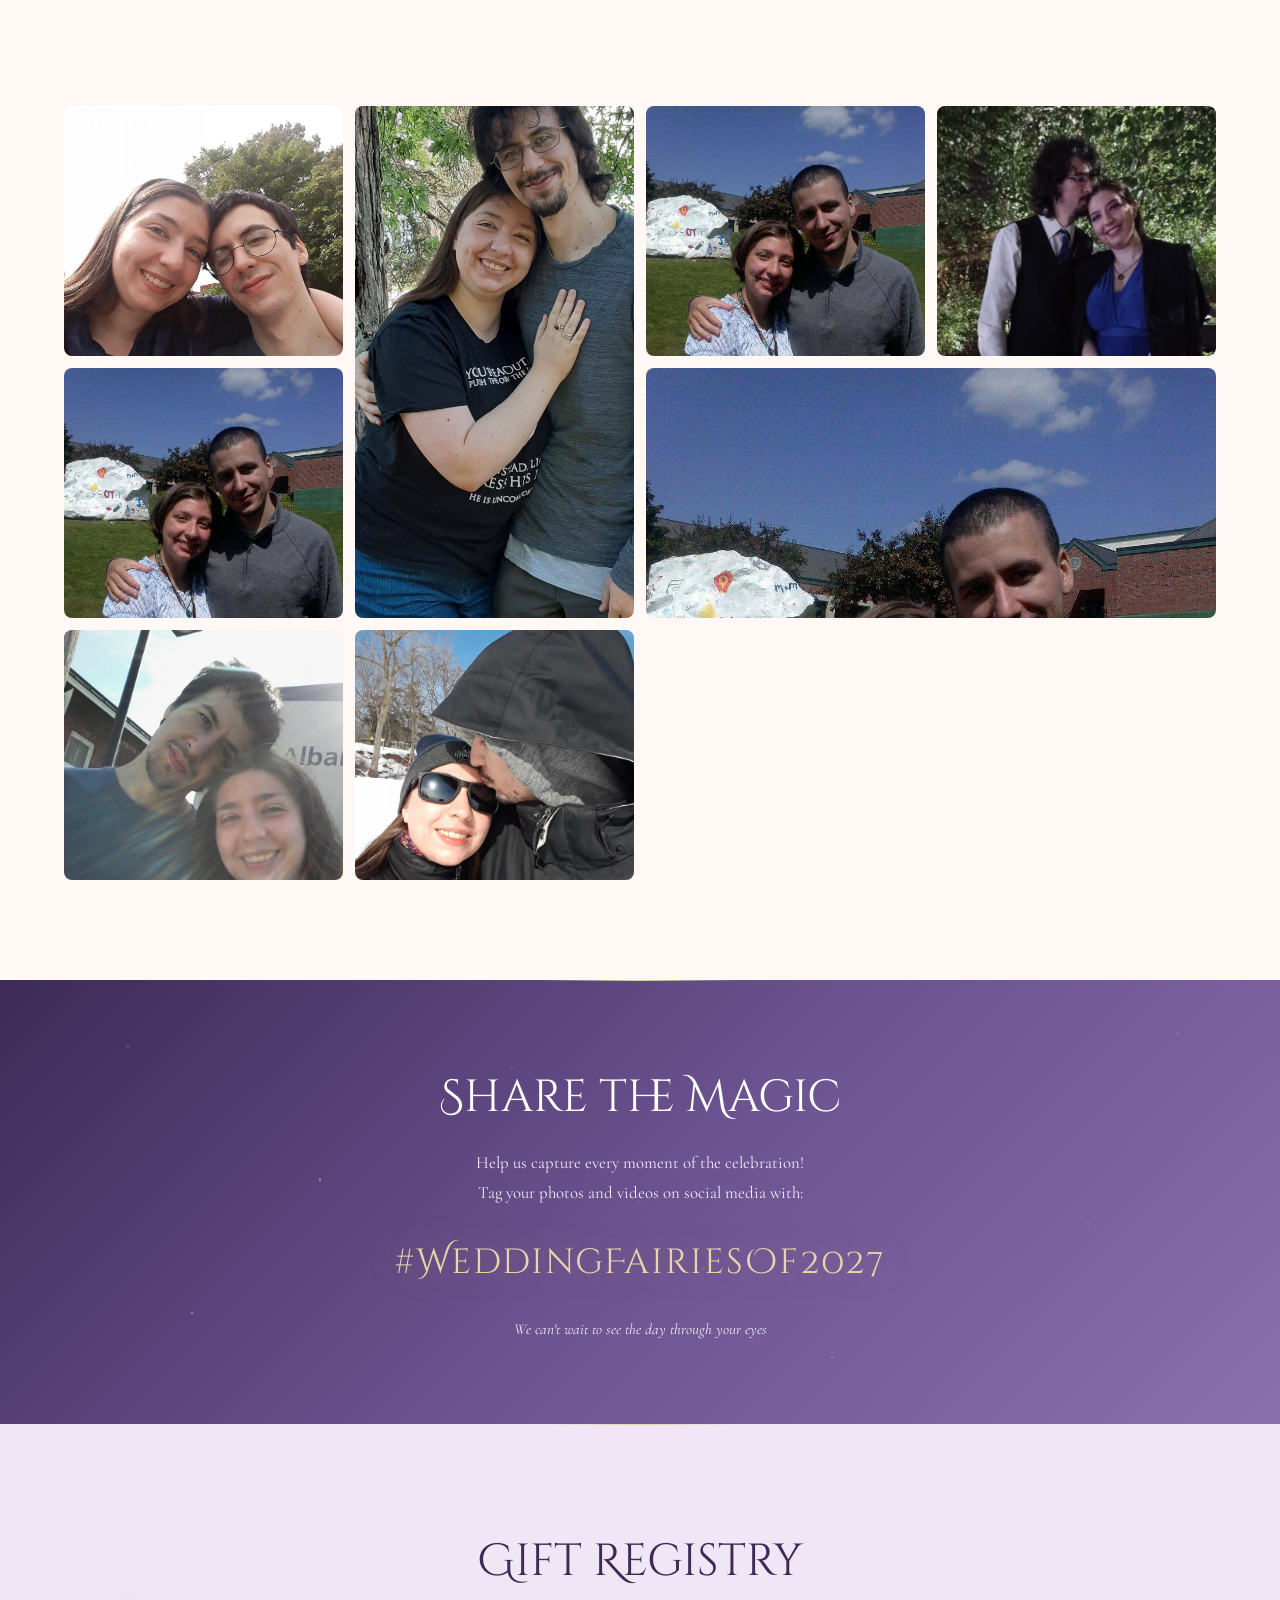
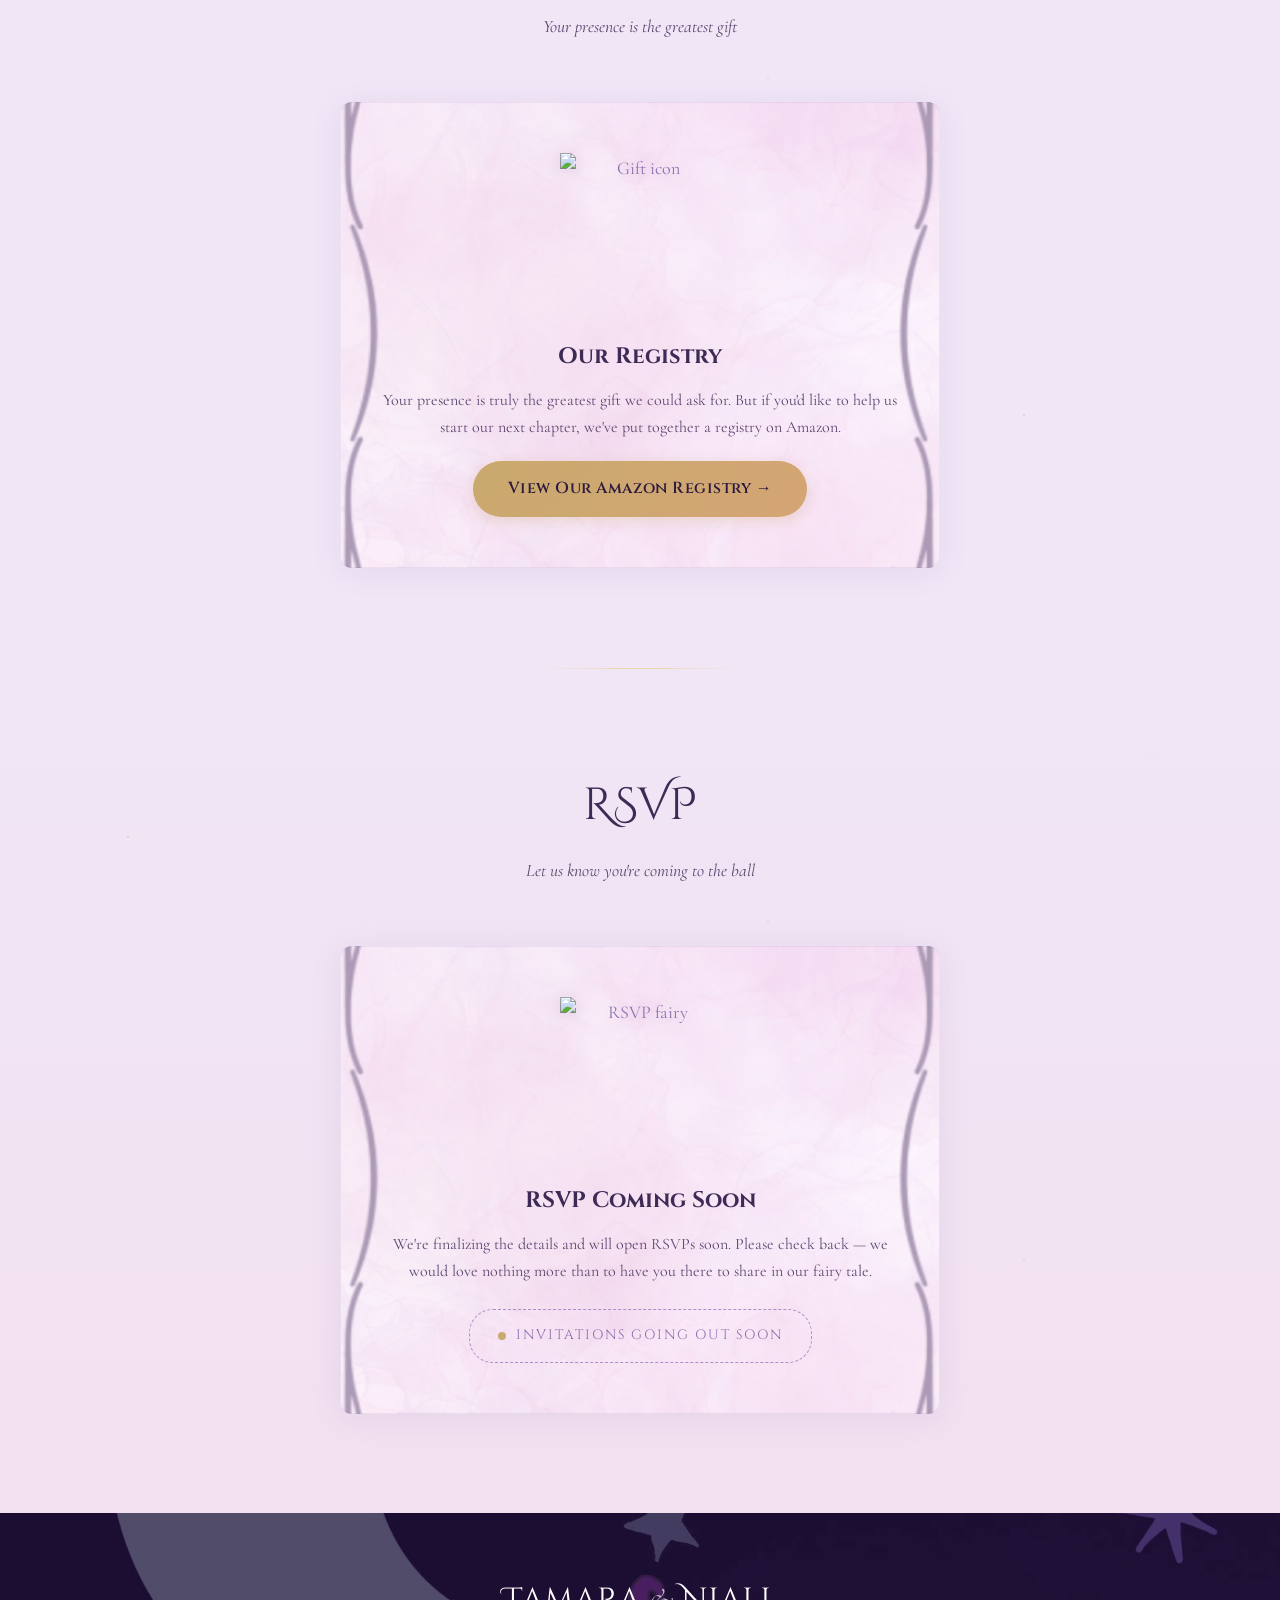
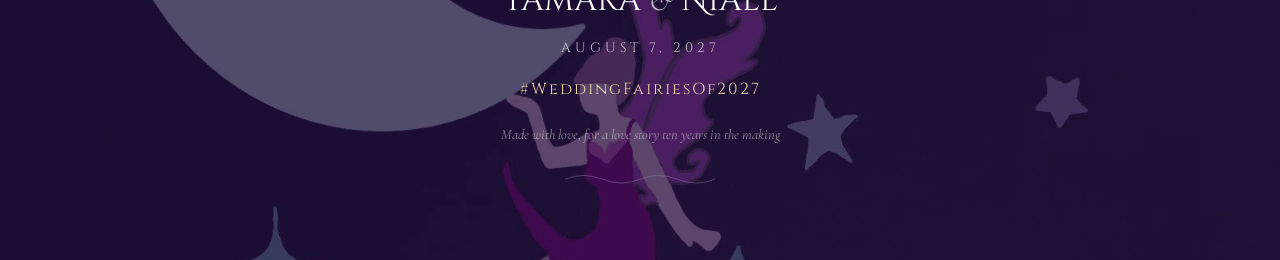
==== commit 05407d13: "Update venue to Highgate Manor VT, set date Aug 7 2027, add registry & ferry info" ====
--- a/index.html
+++ b/index.html
@@ -4,7 +4,7 @@
   <meta charset="UTF-8">
   <meta name="viewport" content="width=device-width, initial-scale=1.0">
   <title>Tamara & Niall ~ A Fairy Tale Wedding</title>
-  <meta name="description" content="Join Tamara Peel & Niall Bashaw as they celebrate their fairy tale wedding, Summer 2027 at Pax Amicus Castle Theatre in Budd Lake, NJ.">
+  <meta name="description" content="Join Tamara Peel & Niall Bashaw as they celebrate their fairy tale wedding, August 7, 2027 at The Highgate Manor in Highgate Center, Vermont.">
   <meta property="og:title" content="Tamara & Niall ~ A Fairy Tale Wedding">
   <meta property="og:description" content="A fairy tale celebration ten years in the making. Summer 2027.">
   <meta property="og:type" content="website">
@@ -66,8 +66,8 @@
           <svg viewBox="0 0 200 20" class="divider-svg"><path d="M0,10 Q50,0 100,10 Q150,20 200,10" stroke="currentColor" fill="none" stroke-width="1.5"/></svg>
         </div>
         <p class="hero-subtitle">request the pleasure of your company<br>at their fairy tale wedding</p>
-        <p class="hero-date">Summer 2027</p>
-        <p class="hero-venue">Pax Amicus Castle Theatre<br><span class="venue-location">Budd Lake, New Jersey</span></p>
+        <p class="hero-date">August 7, 2027</p>
+        <p class="hero-venue">The Highgate Manor<br><span class="venue-location">Highgate Center, Vermont</span></p>
       </div>
     </div>
     <div class="scroll-indicator">
@@ -191,7 +191,7 @@
           <span class="countdown-unit">Seconds</span>
         </div>
       </div>
-      <p class="countdown-note">Exact date coming soon &mdash; save the summer!</p>
+      <p class="countdown-note">Saturday, August 7, 2027 &mdash; Highgate Center, Vermont</p>
     </div>
   </section>
 
@@ -209,22 +209,21 @@
         </div>
         <h3>The Ceremony</h3>
         <div class="card-detail-line">
-          <strong>Pax Amicus Castle Theatre</strong>
+          <strong>The Highgate Manor</strong>
         </div>
         <div class="card-detail-line">
-          23 Lake Shore Road<br>
-          Budd Lake, NJ 07828
+          464 Highgate Road<br>
+          Highgate Center, VT 05459
         </div>
         <div class="card-detail-line">
-          <em>Summer 2027 &mdash; Time TBA</em>
+          <em>Saturday, August 7, 2027 &mdash; 4:30 PM</em>
         </div>
         <p class="card-description">
-          Nestled beside Budd Lake, this enchanting castle theatre has hosted countless stories
-          since 1970. Now it will witness one of the most magical tales of all &mdash;
-          the union of Tamara and Niall. The ceremony will take place within the castle walls
-          or in the beautiful garden, surrounded by the people they love most.
+          Built in 1818, The Highgate Manor blends Victorian charm with breathtaking Vermont scenery.
+          Surrounded by landscaped gardens and rolling green hills, this historic estate will be the
+          setting for Tamara and Niall's fairy tale union &mdash; a ceremony as timeless as their love.
         </p>
-        <a href="https://maps.google.com/?q=23+Lake+Shore+Road+Budd+Lake+NJ+07828" target="_blank" rel="noopener" class="card-link">
+        <a href="https://maps.google.com/?q=464+Highgate+Road+Highgate+Center+VT+05459" target="_blank" rel="noopener" class="card-link">
           View on Google Maps &rarr;
         </a>
       </div>
@@ -235,15 +234,15 @@
         </div>
         <h3>The Reception</h3>
         <div class="card-detail-line">
-          <strong>Location Coming Soon</strong>
+          <strong>The Highgate Manor</strong>
         </div>
         <div class="card-detail-line">
-          <em>Details to be announced</em>
+          <em>Dinner begins at 6:00 PM</em>
         </div>
         <p class="card-description">
-          After the ceremony, the celebration continues! Join Tamara and Niall for an evening of
-          dining, dancing, and fairy tale magic. Reception details will be announced soon &mdash;
-          check back for updates!
+          After the ceremony, the celebration continues in the Manor's elegant ballroom!
+          Join Tamara and Niall for an evening of dining, dancing, and fairy tale magic
+          under one enchanted roof.
         </p>
       </div>
     </div>
@@ -291,58 +290,59 @@
       <p class="section-subtitle">Rest your wings at one of these nearby inns</p>
     </div>
     <div class="travel-intro" data-animate>
-      <p>We know many of you are traveling from afar &mdash; Vermont, South Carolina, Colorado, Florida,
+      <p>We know many of you are traveling from afar &mdash; New Jersey, South Carolina, Colorado, Florida,
       and beyond &mdash; and we are so grateful you're making the journey to celebrate with us.
-      Here are some nearby hotels for your convenience.</p>
+      The nearest hotels are in Saint Albans, about 15 minutes from the venue.</p>
     </div>
     <div class="hotels-grid">
       <div class="hotel-card" data-animate>
         <div class="hotel-stars">&#9733;&#9733;&#9733;</div>
-        <h3>Holiday Inn Budd Lake</h3>
-        <p class="hotel-subtitle">Rockaway Area</p>
-        <p>Conveniently located near I-80, Route 206 and Route 46. Features indoor pool and on-site restaurant.</p>
-        <a href="https://www.ihg.com/holidayinn/hotels/us/en/budd-lake/ewrbl/hoteldetail" target="_blank" rel="noopener" class="hotel-link">Book Now &rarr;</a>
+        <h3>Hampton Inn St. Albans</h3>
+        <p class="hotel-subtitle">43 Lake St, St. Albans, VT 05478</p>
+        <p>Modern hotel near downtown St. Albans with complimentary breakfast, free WiFi, and walking distance to the Amtrak station.</p>
+        <a href="https://www.hilton.com/en/hotels/btvsahx-hampton-st-albans/" target="_blank" rel="noopener" class="hotel-link">Book Now &rarr;</a>
       </div>
       <div class="hotel-card" data-animate>
         <div class="hotel-stars">&#9733;&#9733;&#9733;</div>
-        <h3>Residence Inn by Marriott</h3>
-        <p class="hotel-subtitle">Mt. Olive at International Trade Center</p>
-        <p>Charming suites with complimentary breakfast, indoor swimming pool, and spacious rooms perfect for extended stays.</p>
-        <a href="https://www.marriott.com/en-us/hotels/cdwri-residence-inn-mt-olive-at-international-trade-center/overview/" target="_blank" rel="noopener" class="hotel-link">Book Now &rarr;</a>
-      </div>
-      <div class="hotel-card" data-animate>
-        <div class="hotel-stars">&#9733;&#9733;&#9733;</div>
-        <h3>Extended Stay America</h3>
-        <p class="hotel-subtitle">Mt. Olive &ndash; Budd Lake</p>
-        <p>Spacious suites with fully equipped kitchens, free grab-and-go breakfast, and on-site guest laundry.</p>
-        <a href="https://www.extendedstayamerica.com/hotels/nj/mt-olive/budd-lake" target="_blank" rel="noopener" class="hotel-link">Book Now &rarr;</a>
+        <h3>Holiday Inn Express</h3>
+        <p class="hotel-subtitle">813 Fairfax Rd, St. Albans, VT 05478</p>
+        <p>Comfortable rooms with complimentary breakfast, indoor swimming pool, fitness center, and free on-site parking.</p>
+        <a href="https://www.ihg.com/holidayinnexpress/hotels/us/en/st-albans-city/btvsa/hoteldetail" target="_blank" rel="noopener" class="hotel-link">Book Now &rarr;</a>
       </div>
       <div class="hotel-card" data-animate>
         <div class="hotel-stars">&#9733;&#9733;</div>
-        <h3>Days Inn by Wyndham</h3>
-        <p class="hotel-subtitle">Budd Lake</p>
-        <p>Budget-friendly accommodations close to the venue with all the essentials for a comfortable stay.</p>
-        <a href="https://www.wyndhamhotels.com/days-inn/budd-lake-new-jersey/days-inn-budd-lake/overview" target="_blank" rel="noopener" class="hotel-link">Book Now &rarr;</a>
-      </div>
+        <h3>Econo Lodge</h3>
+        <p class="hotel-subtitle">287 S Main St, St. Albans, VT 05478</p>
+        <p>Budget-friendly accommodations with all the essentials for a comfortable stay, close to restaurants and shops.</p>
+        <a href="https://www.choicehotels.com/vermont/saint-albans/econo-lodge-hotels/vt022" target="_blank" rel="noopener" class="hotel-link">Book Now &rarr;</a>
+      </div>
+    </div>
+    <!-- Ferry info -->
+    <div class="travel-ferry" data-animate>
+      <h3>Taking the Ferry from New York</h3>
+      <p>Driving from the tri-state area? You can cut hours off your drive by taking a scenic ferry
+      across Lake Champlain! Lake Champlain Transportation Company offers crossings between
+      New York and Vermont &mdash; a beautiful and relaxing way to travel.</p>
+      <a href="https://ferries.com/vt-ny-ferry-routes/" target="_blank" rel="noopener" class="hotel-link">View Ferry Routes &amp; Schedules &rarr;</a>
     </div>
     <div class="travel-map" data-animate>
-      <h3>Getting to the Castle</h3>
+      <h3>Getting to the Manor</h3>
       <div class="map-embed">
         <iframe
-          src="https://maps.google.com/maps?q=Pax+Amicus+Castle+Theatre,+23+Lake+Shore+Rd,+Budd+Lake,+NJ+07828&output=embed"
+          src="https://maps.google.com/maps?q=The+Highgate+Manor,+464+Highgate+Road,+Highgate+Center,+VT+05459&output=embed"
           width="100%"
           height="350"
           style="border:0; border-radius: 12px;"
           allowfullscreen=""
           loading="lazy"
           referrerpolicy="no-referrer-when-downgrade"
-          title="Map to Pax Amicus Castle Theatre">
+          title="Map to The Highgate Manor">
         </iframe>
       </div>
       <p class="map-address">
-        <strong>Pax Amicus Castle Theatre</strong><br>
-        23 Lake Shore Road, Budd Lake, NJ 07828<br>
-        <a href="tel:9736912100">(973) 691-2100</a>
+        <strong>The Highgate Manor</strong><br>
+        464 Highgate Road, Highgate Center, VT 05459<br>
+        <a href="tel:8027526300">(802) 752-6300</a>
       </p>
     </div>
   </section>
@@ -421,12 +421,12 @@
         <div class="registry-icon registry-icon-img">
           <img src="images/icons/gift.png" alt="Gift icon" loading="lazy">
         </div>
-        <h3>Registry Coming Soon</h3>
-        <p>We are putting together our registry on The Knot and will share the link here once it's ready.
-        But truly, having you celebrate with us is the most wonderful gift of all.</p>
-        <div class="registry-placeholder">
-          <span>Check back soon!</span>
-        </div>
+        <h3>Our Registry</h3>
+        <p>Your presence is truly the greatest gift we could ask for. But if you'd like to
+        help us start our next chapter, we've put together a registry on Amazon.</p>
+        <a href="https://www.amazon.com/wedding/registry?externalId=304W4GFJ7NDYH" target="_blank" rel="noopener" class="registry-link">
+          View Our Amazon Registry &rarr;
+        </a>
       </div>
     </div>
   </section>
@@ -457,7 +457,7 @@
   <footer class="footer">
     <div class="footer-content">
       <div class="footer-names">Tamara <span>&amp;</span> Niall</div>
-      <p class="footer-date">Summer 2027</p>
+      <p class="footer-date">August 7, 2027</p>
       <div class="footer-hashtag">#WeddingFairiesOf2027</div>
       <p class="footer-love">Made with love, for a love story ten years in the making</p>
       <div class="footer-flourish">
--- a/css/style.css
+++ b/css/style.css
@@ -163,9 +163,9 @@
 .hero-bg {
   position: absolute;
   inset: 0;
-  background-image: url('../images/fairy/fairy-scene.png');
+  background-image: url('../images/fairy/fairy-scene-new.png');
   background-size: cover;
-  background-position: center 20%;
+  background-position: center 30%;
   animation: heroShimmer 12s ease-in-out infinite alternate;
 }
 @keyframes heroShimmer {
@@ -1551,6 +1551,49 @@
   0%, 100% { opacity: 1; transform: scale(1); }
   50% { opacity: 0.7; transform: scale(1.15); }
 }
+/* ── Ferry travel section ── */
+.travel-ferry {
+  max-width: 700px;
+  margin: 2.5rem auto;
+  text-align: center;
+  padding: 2rem;
+  background: rgba(61, 43, 86, 0.15);
+  border: 1px solid rgba(201, 169, 110, 0.2);
+  border-radius: 16px;
+}
+.travel-ferry h3 {
+  font-family: var(--font-heading);
+  color: var(--color-gold);
+  margin-bottom: 0.8rem;
+  font-size: 1.3rem;
+}
+.travel-ferry p {
+  color: var(--color-text-soft);
+  margin-bottom: 1rem;
+  line-height: 1.7;
+}
+
+/* ── Registry link button ── */
+.registry-link {
+  display: inline-block;
+  margin-top: 1.2rem;
+  padding: 0.9rem 2.2rem;
+  background: linear-gradient(135deg, var(--color-gold), #d4a574);
+  color: var(--color-deep-purple);
+  font-family: var(--font-heading);
+  font-weight: 600;
+  font-size: 1rem;
+  text-decoration: none;
+  border-radius: 50px;
+  letter-spacing: 0.03em;
+  transition: all 0.3s ease;
+  box-shadow: 0 4px 15px rgba(201, 169, 110, 0.3);
+}
+.registry-link:hover {
+  transform: translateY(-2px);
+  box-shadow: 0 6px 25px rgba(201, 169, 110, 0.5);
+}
+
 @media (max-width: 600px) {
   .music-toggle { bottom: 16px; right: 16px; width: 42px; height: 42px; font-size: 1.1rem; }
   .fairy-intro-names { font-size: 1.5rem; }
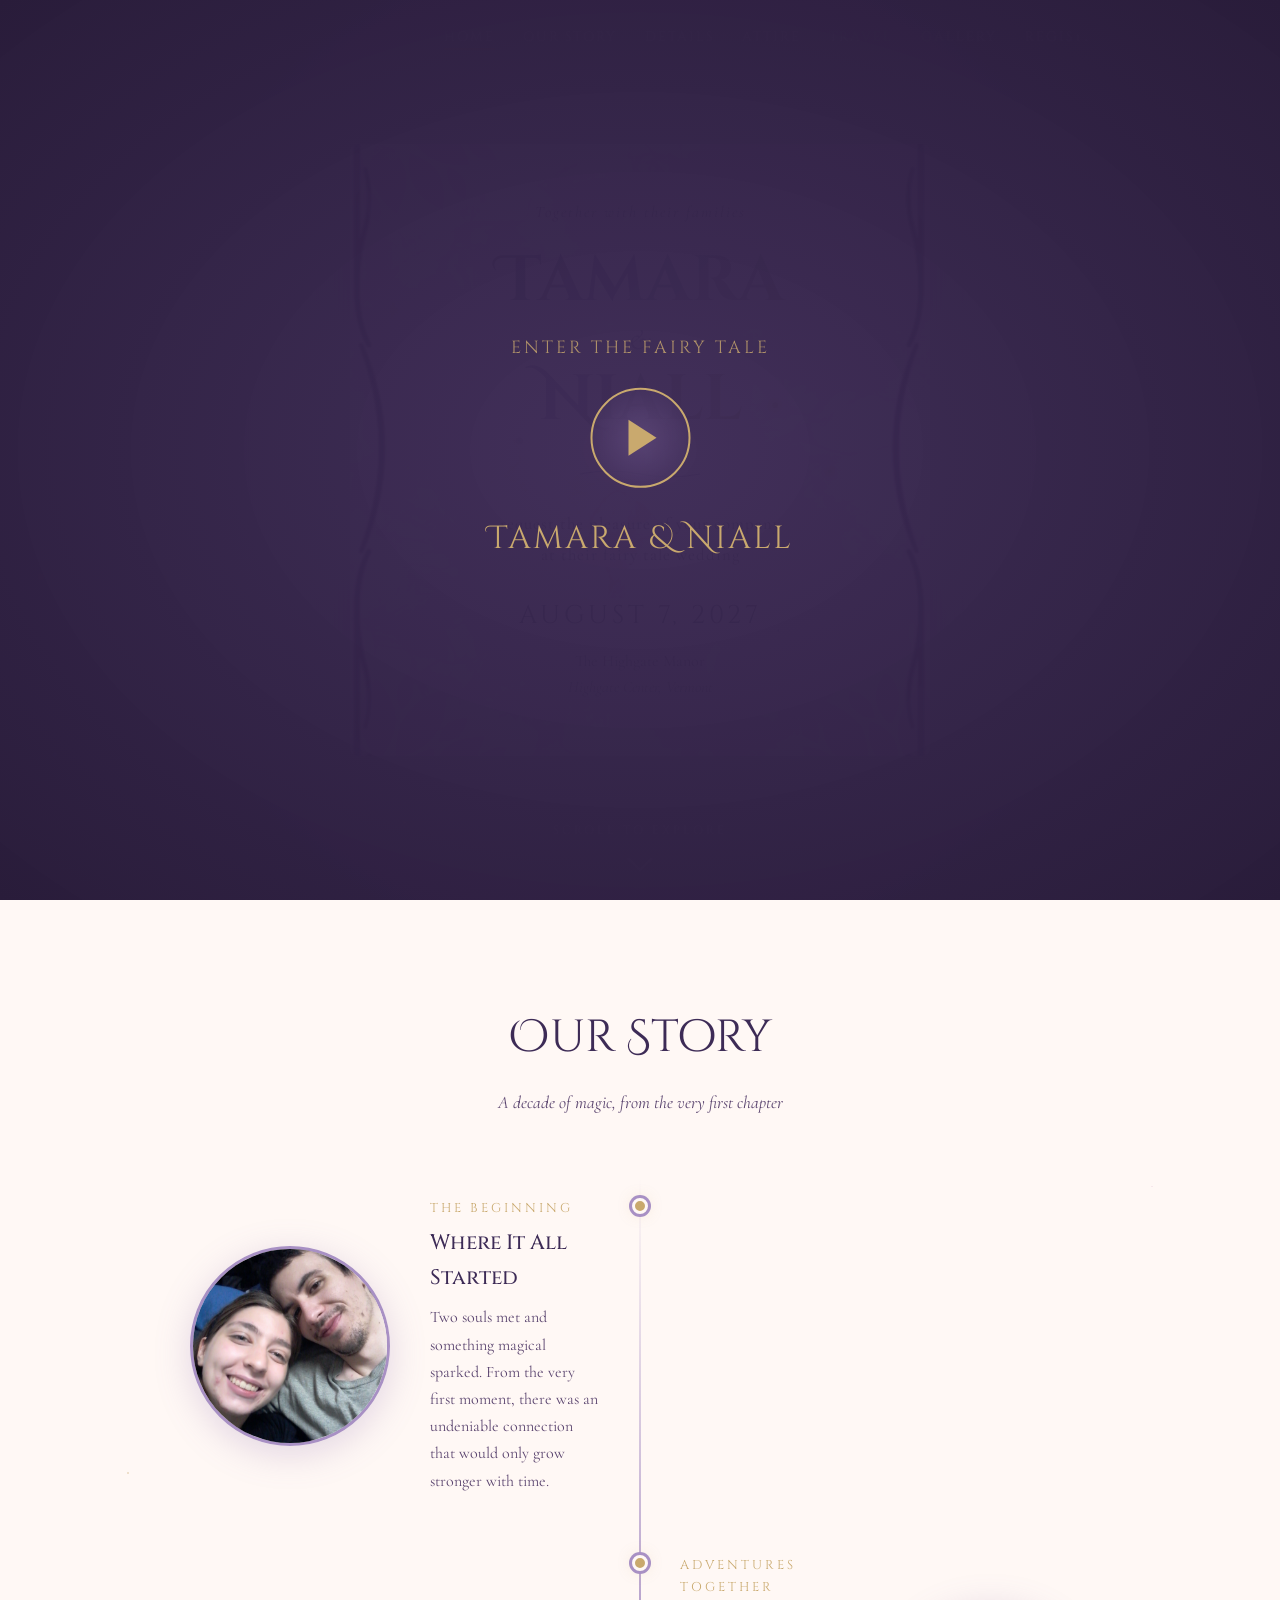
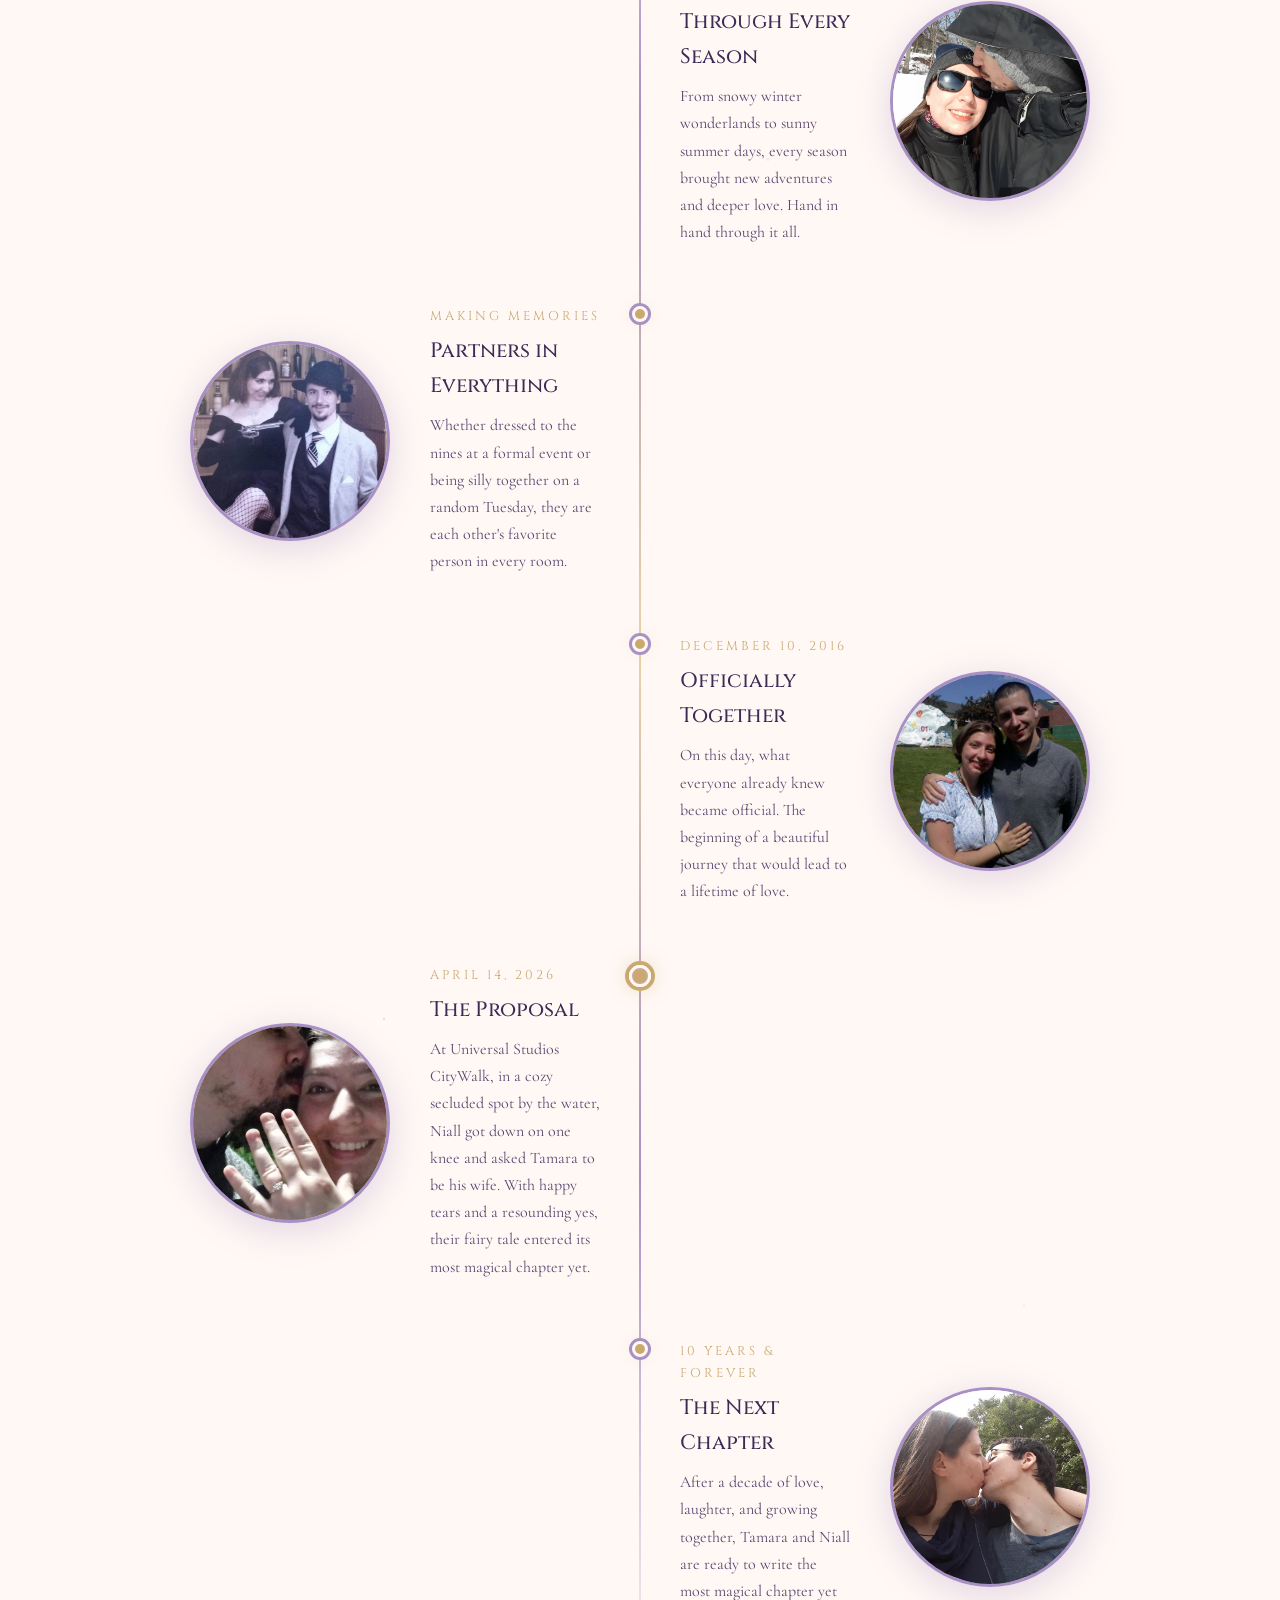
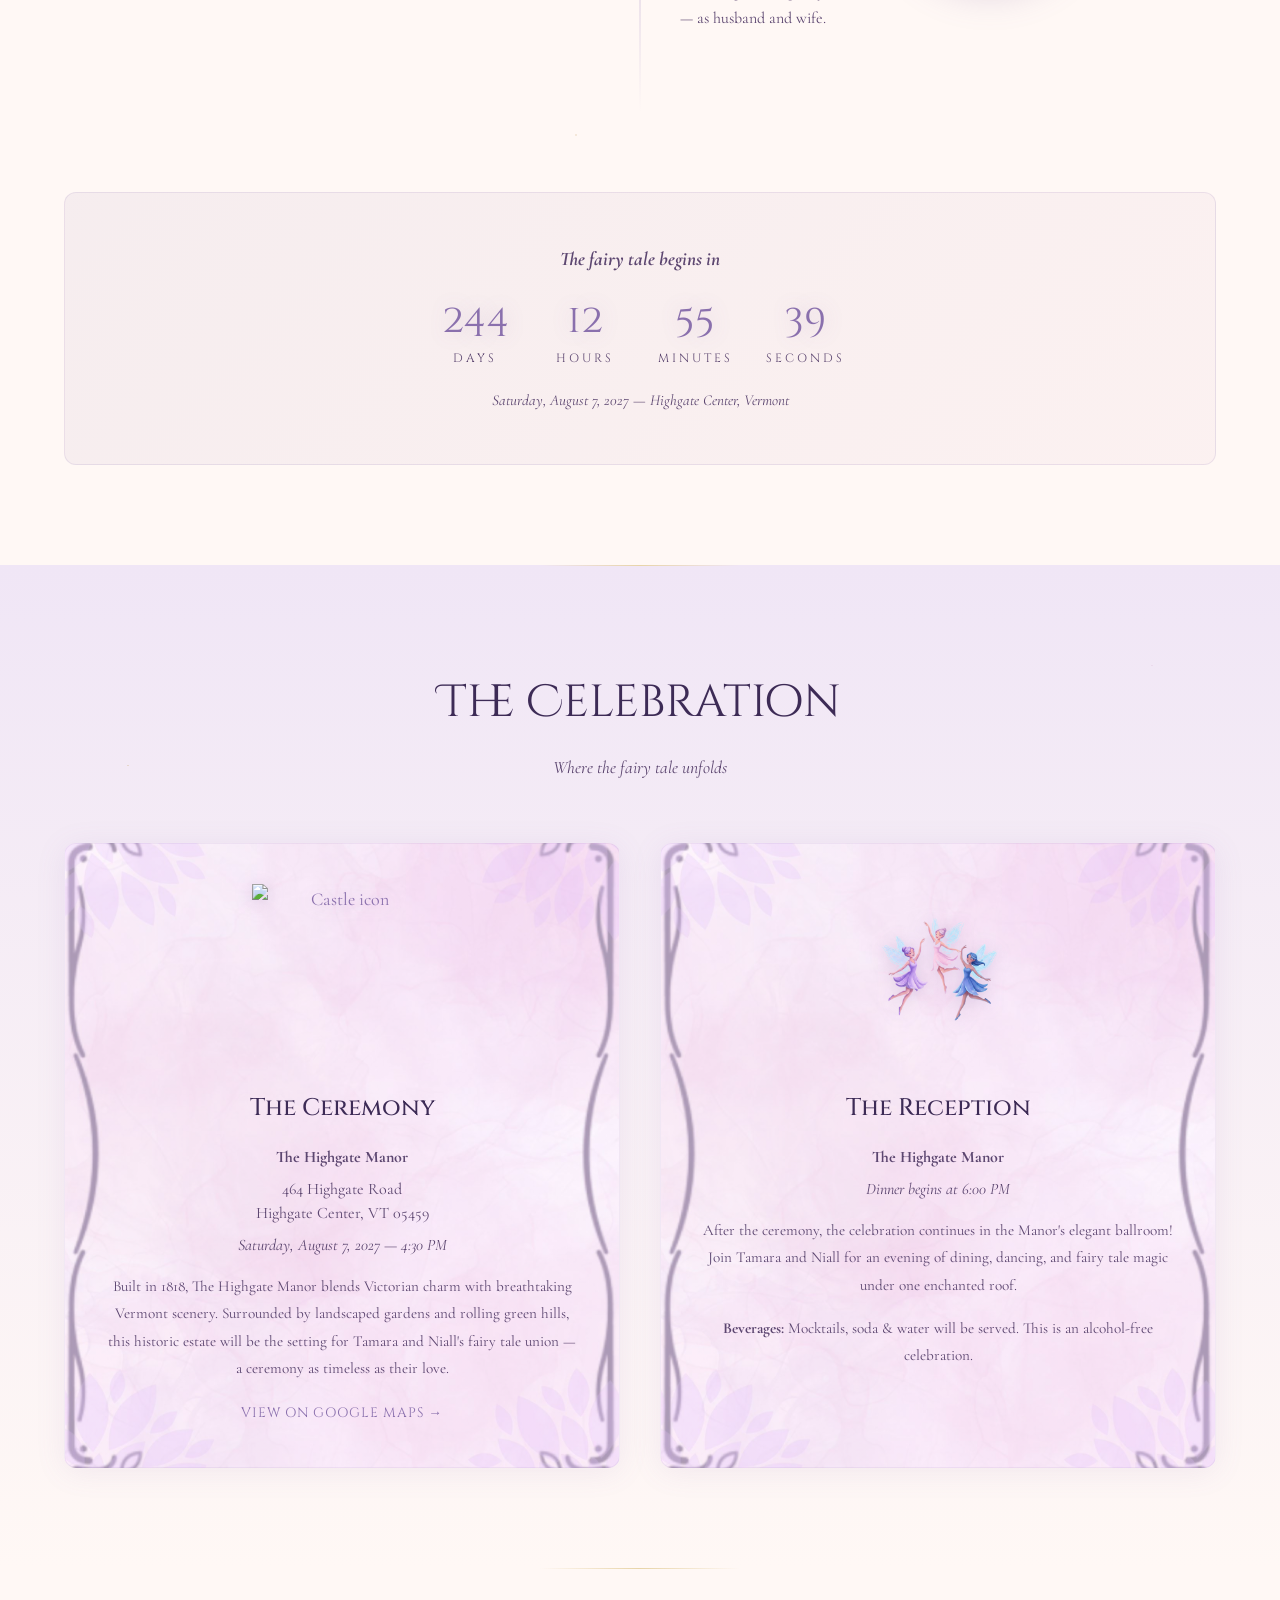
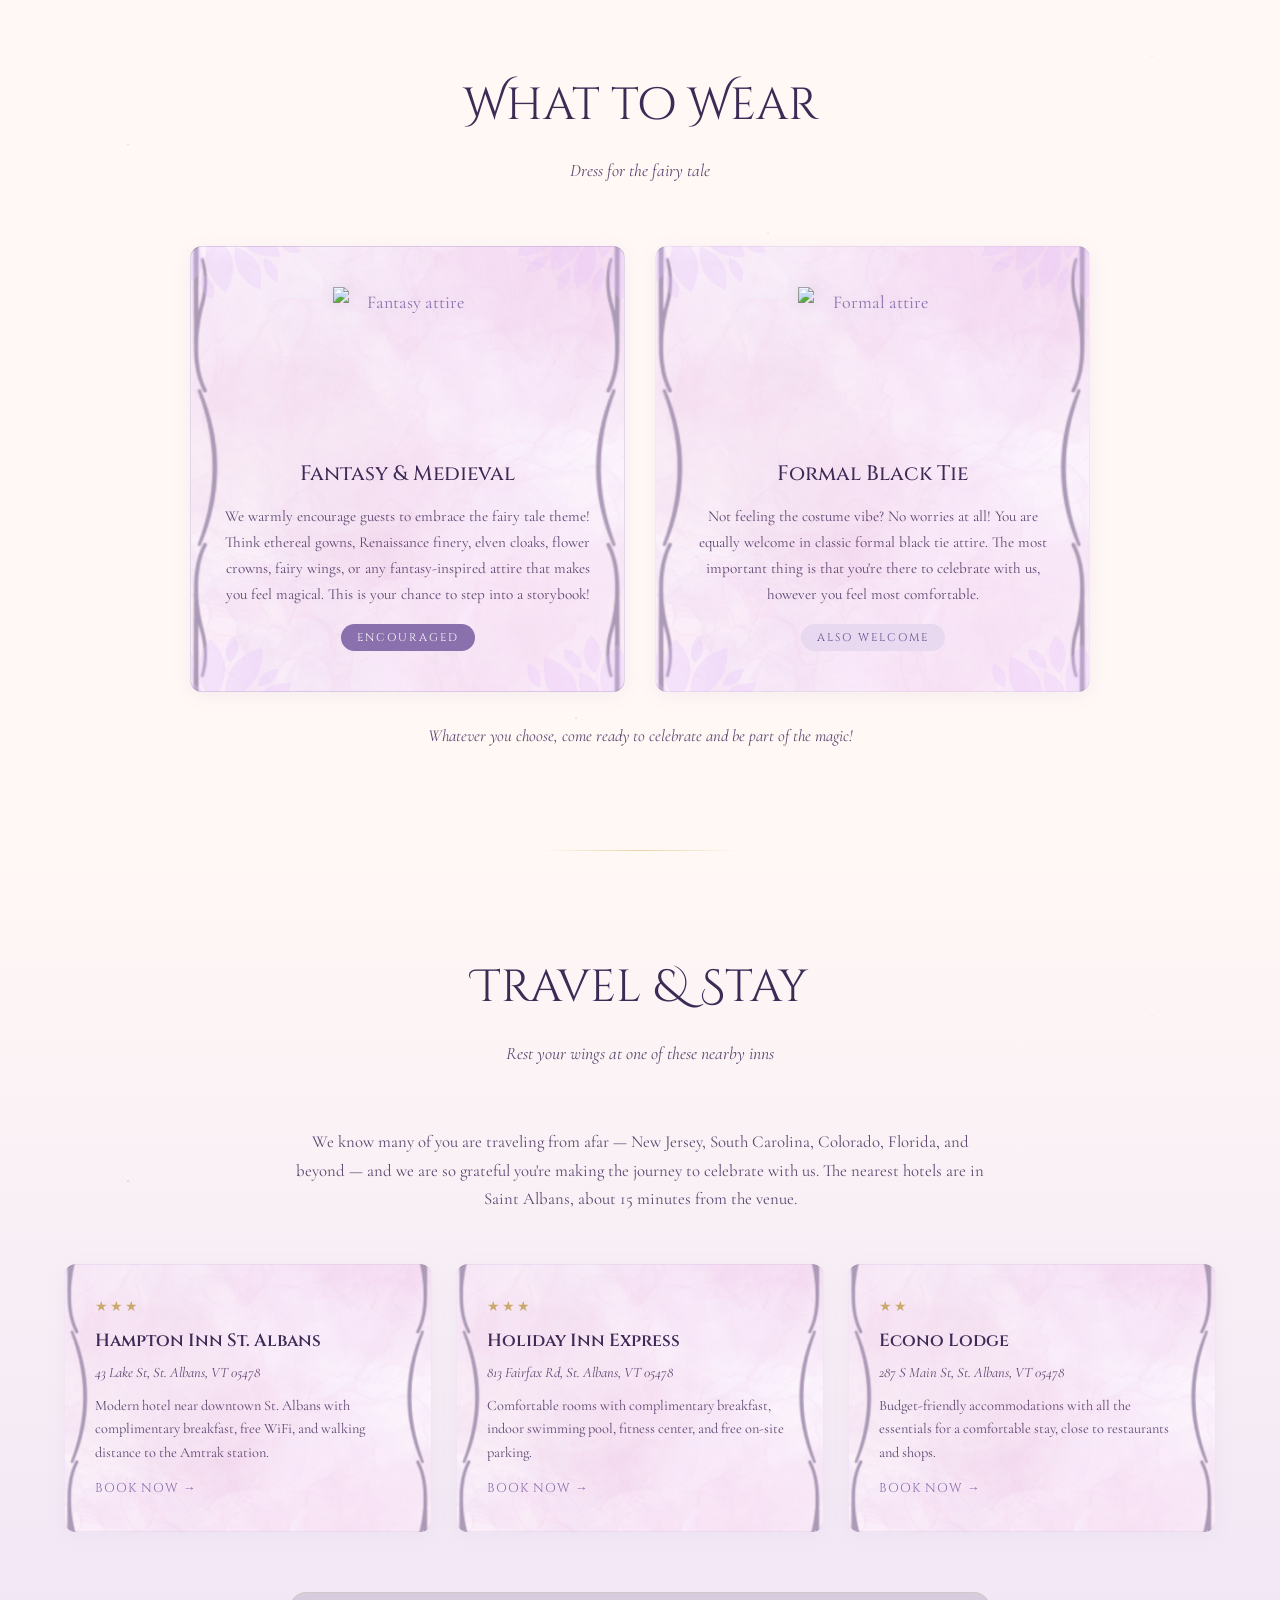
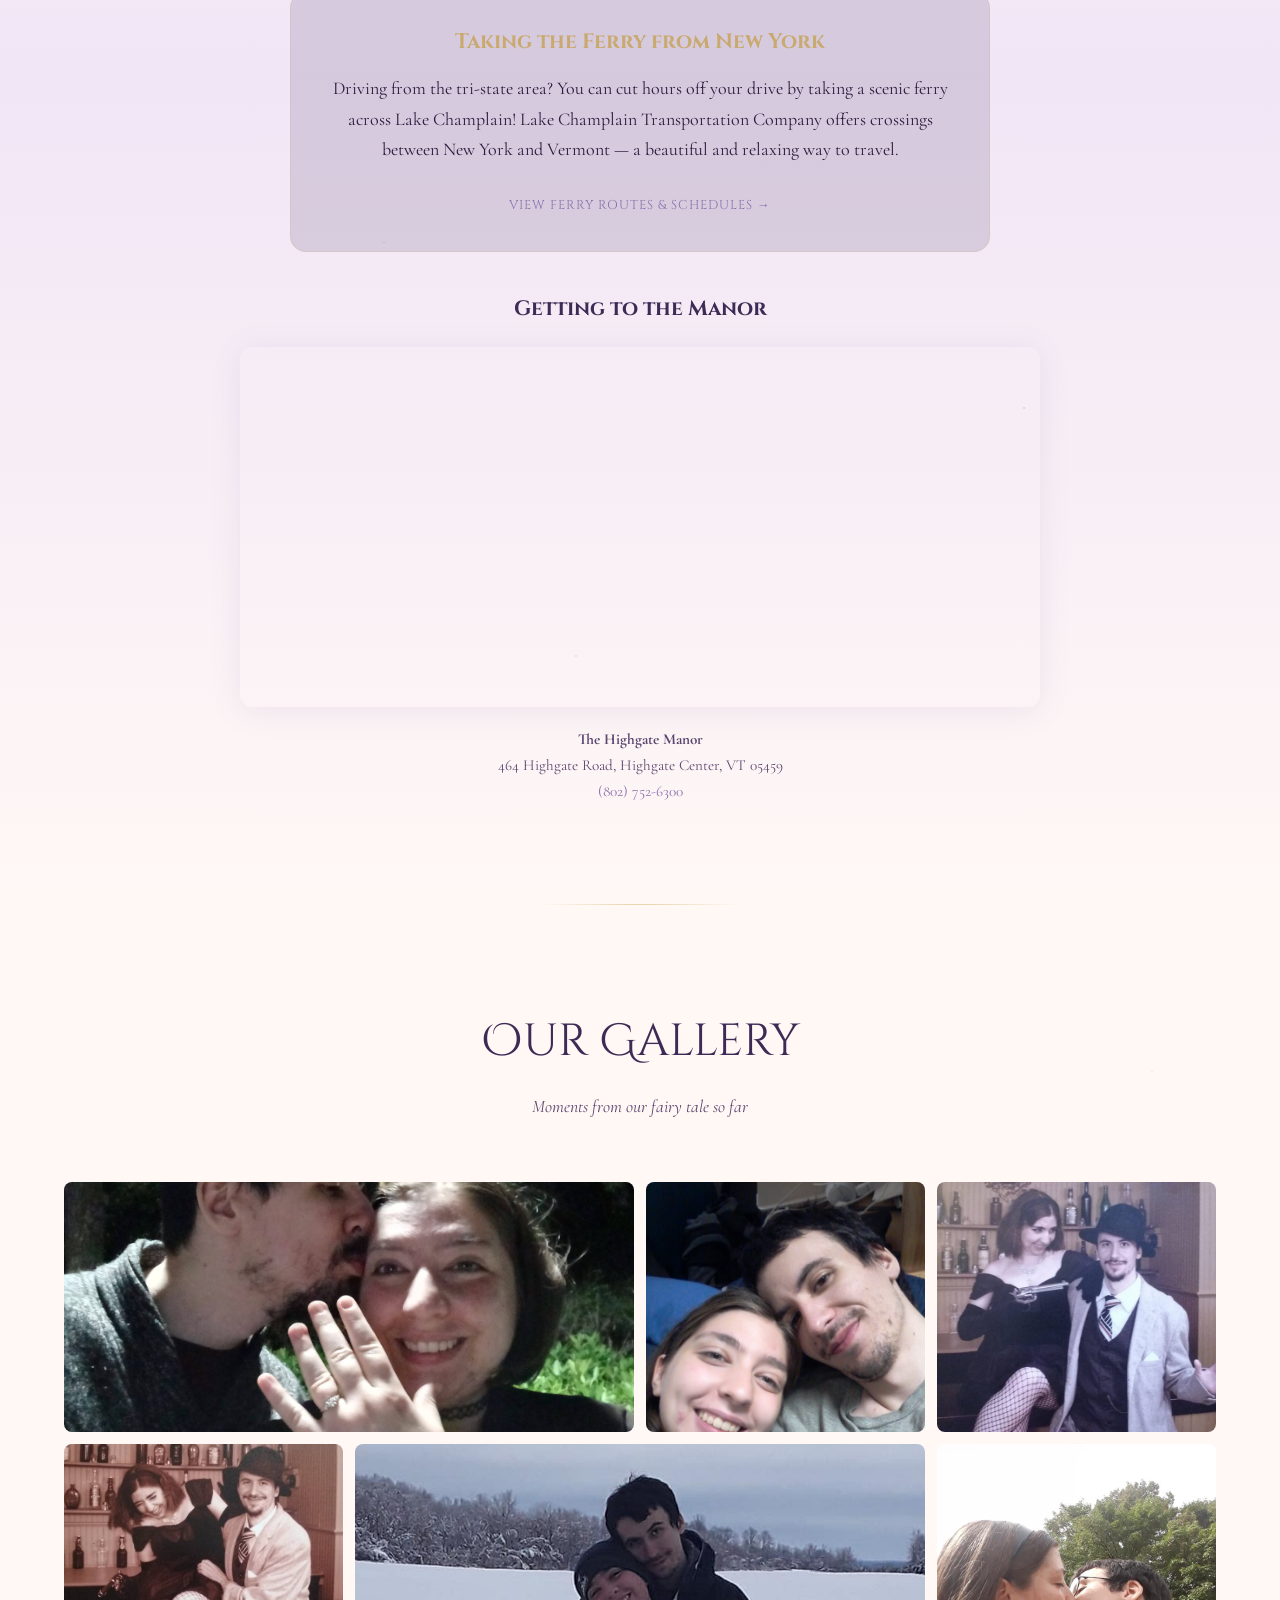
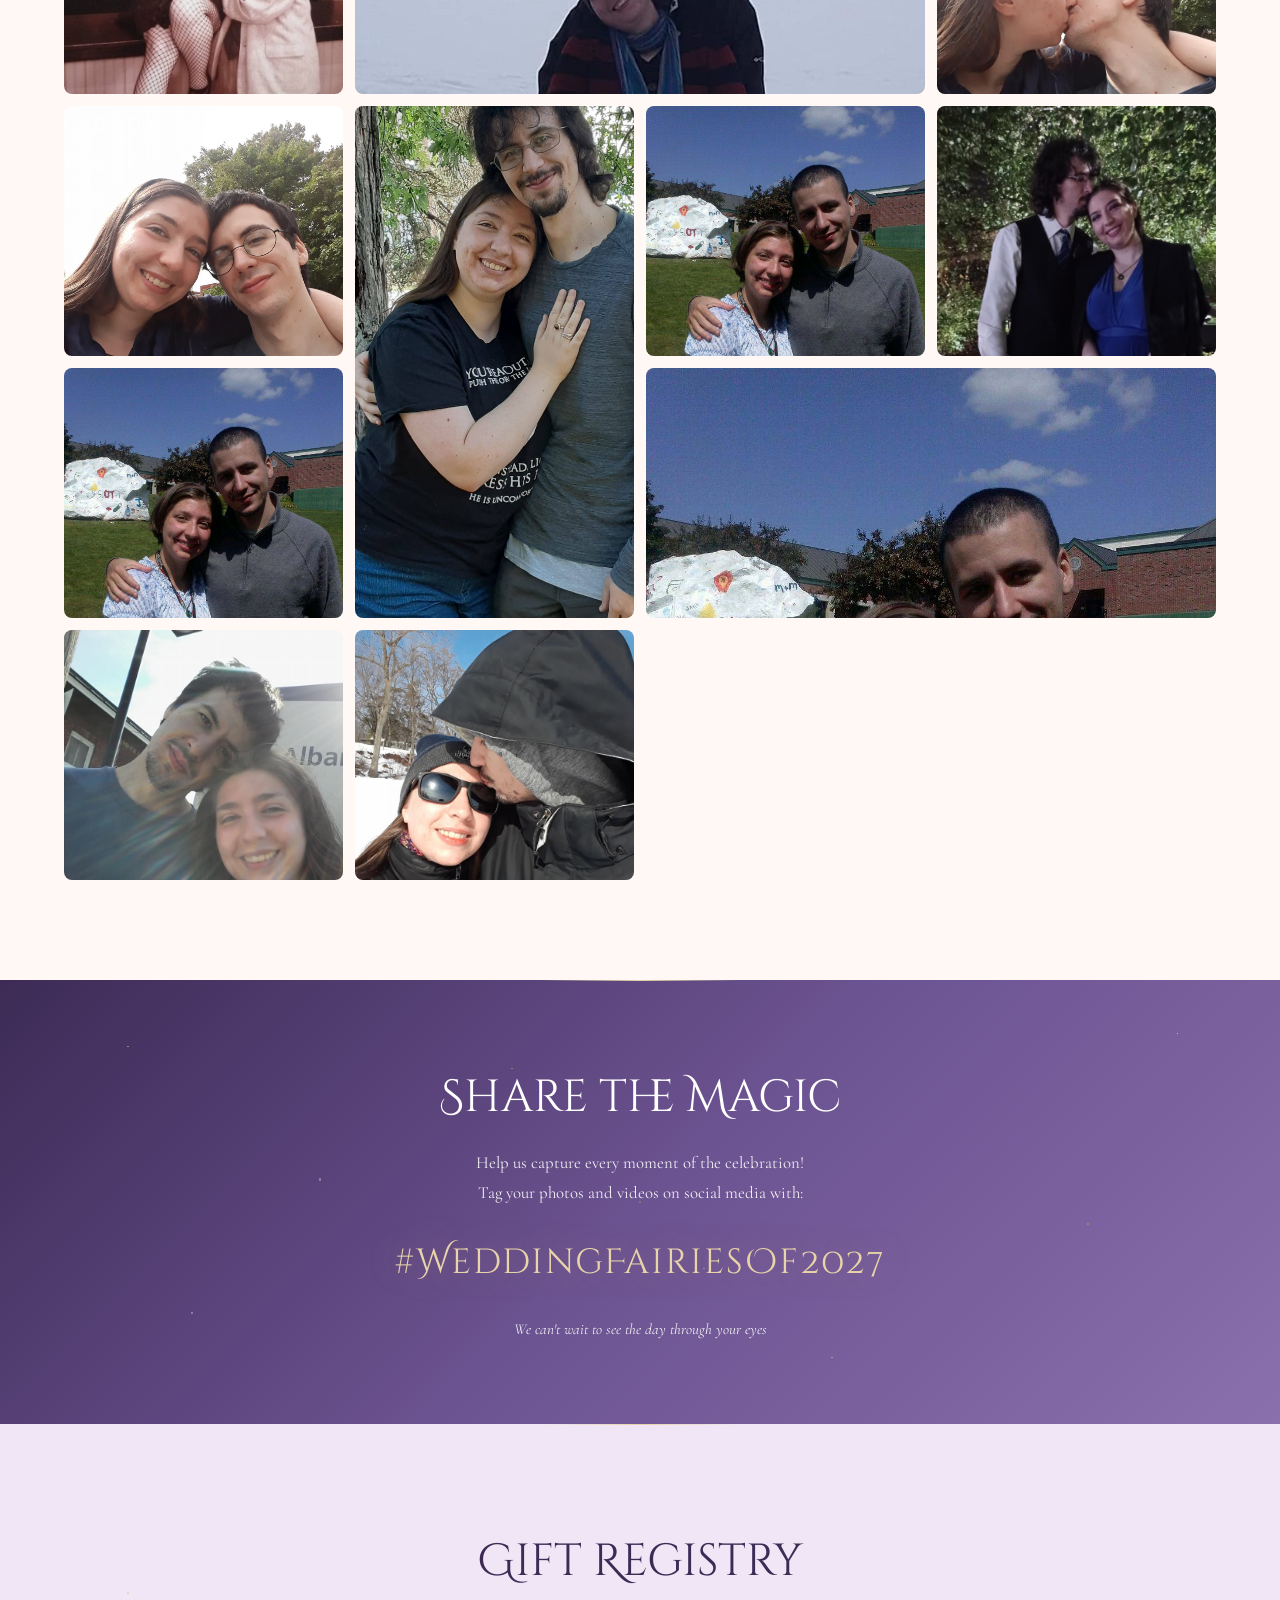
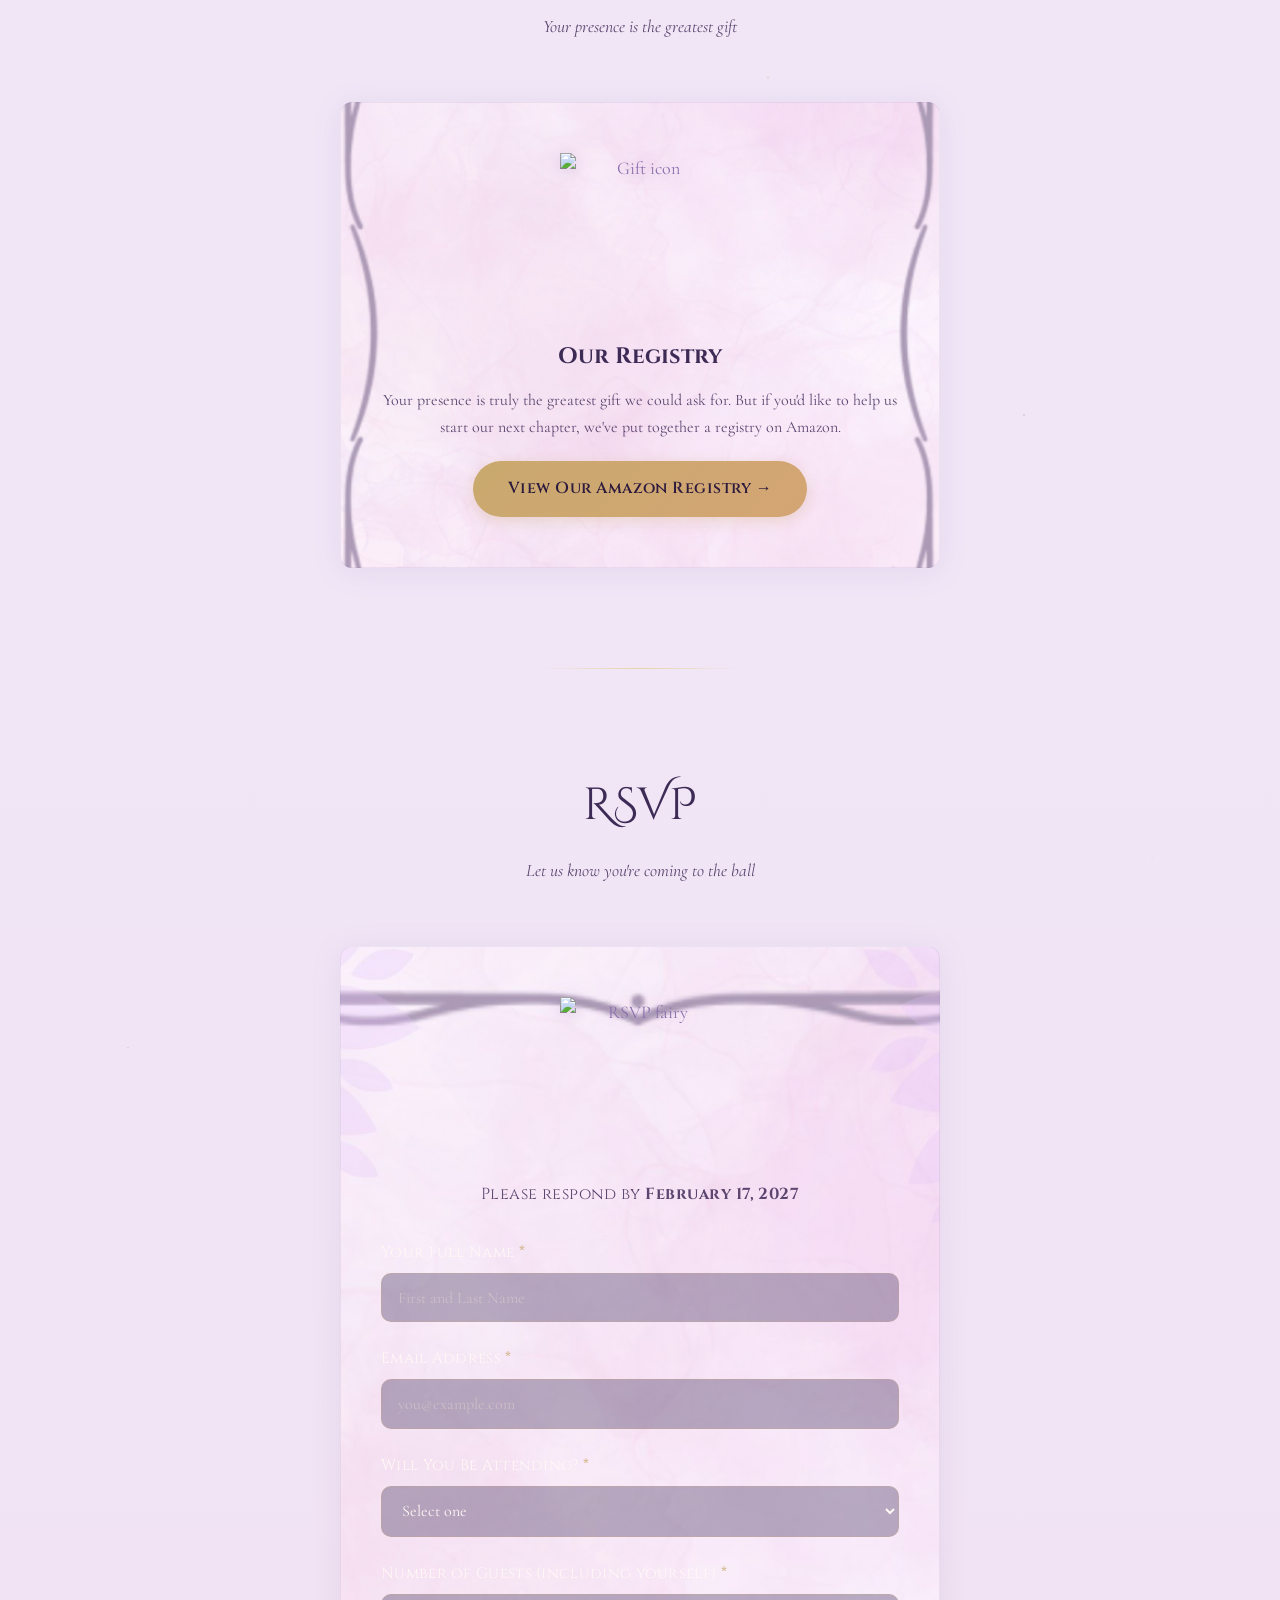
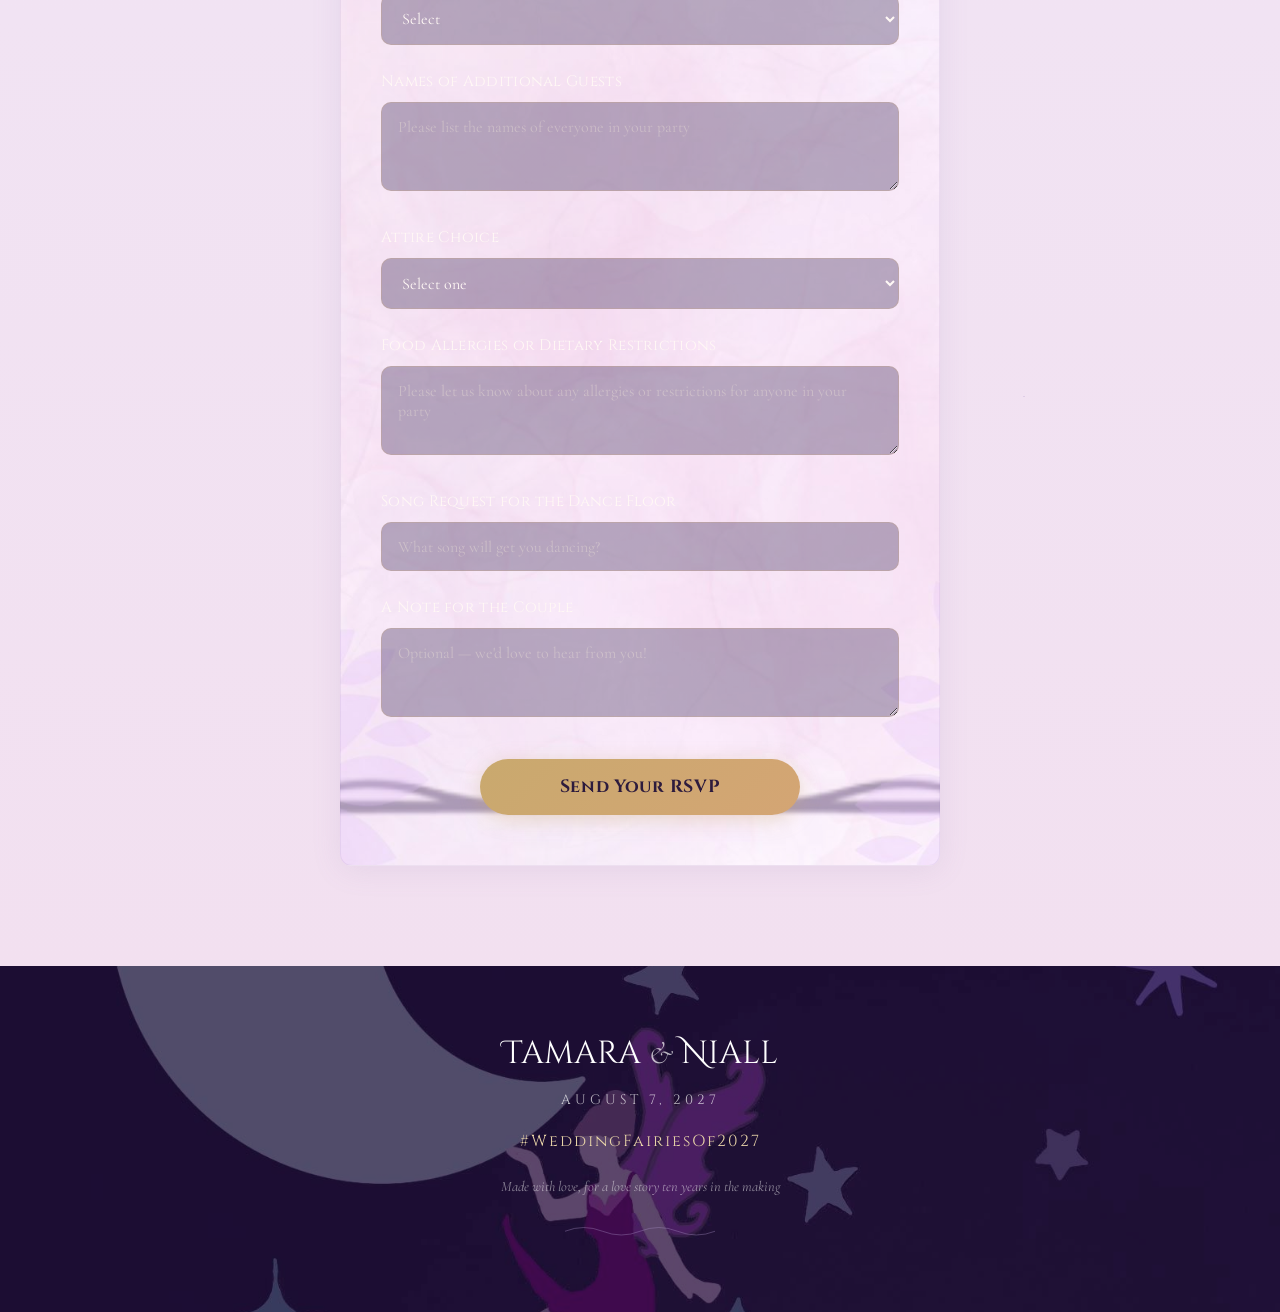
==== commit 354f2803: "Add comprehensive RSVP form with Google Sheets backend - Replace RSVP placeholder with full form (na" ====
--- a/index.html
+++ b/index.html
@@ -244,6 +244,10 @@
           Join Tamara and Niall for an evening of dining, dancing, and fairy tale magic
           under one enchanted roof.
         </p>
+        <p class="card-description card-beverages">
+          <strong>Beverages:</strong> Mocktails, soda &amp; water will be served.
+          This is an alcohol-free celebration.
+        </p>
       </div>
     </div>
   </section>
@@ -442,13 +446,83 @@
         <div class="rsvp-icon rsvp-icon-img">
           <img src="images/icons/rsvp-fairy.png" alt="RSVP fairy" loading="lazy">
         </div>
-        <h3>RSVP Coming Soon</h3>
-        <p>We're finalizing the details and will open RSVPs soon. Please check back &mdash;
-        we would love nothing more than to have you there to share in our fairy tale.</p>
-        <div class="rsvp-placeholder">
-          <div class="rsvp-sparkle"></div>
-          <span>Invitations going out soon</span>
-        </div>
+        <p class="rsvp-deadline">Please respond by <strong>February 17, 2027</strong></p>
+        <form id="rsvp-form" class="rsvp-form" novalidate>
+          <!-- Name -->
+          <div class="form-group">
+            <label for="rsvp-name">Your Full Name <span class="required">*</span></label>
+            <input type="text" id="rsvp-name" name="name" required placeholder="First and Last Name">
+          </div>
+          <!-- Email -->
+          <div class="form-group">
+            <label for="rsvp-email">Email Address <span class="required">*</span></label>
+            <input type="email" id="rsvp-email" name="email" required placeholder="you@example.com">
+          </div>
+          <!-- Attending? -->
+          <div class="form-group">
+            <label for="rsvp-attending">Will You Be Attending? <span class="required">*</span></label>
+            <select id="rsvp-attending" name="attending" required>
+              <option value="" disabled selected>Select one</option>
+              <option value="Joyfully Accepts">Joyfully Accepts</option>
+              <option value="Regretfully Declines">Regretfully Declines</option>
+            </select>
+          </div>
+          <!-- Number of guests -->
+          <div class="form-group" id="guest-count-group">
+            <label for="rsvp-guests">Number of Guests (including yourself) <span class="required">*</span></label>
+            <select id="rsvp-guests" name="guests" required>
+              <option value="" disabled selected>Select</option>
+              <option value="1">1</option>
+              <option value="2">2</option>
+              <option value="3">3</option>
+              <option value="4">4</option>
+              <option value="5">5</option>
+            </select>
+          </div>
+          <!-- Guest names -->
+          <div class="form-group" id="guest-names-group">
+            <label for="rsvp-guest-names">Names of Additional Guests</label>
+            <textarea id="rsvp-guest-names" name="guestNames" rows="3" placeholder="Please list the names of everyone in your party"></textarea>
+          </div>
+          <!-- Attire choice -->
+          <div class="form-group">
+            <label for="rsvp-attire">Attire Choice</label>
+            <select id="rsvp-attire" name="attire">
+              <option value="" disabled selected>Select one</option>
+              <option value="Fantasy / Medieval">Fantasy / Medieval</option>
+              <option value="Formal Black Tie">Formal Black Tie</option>
+              <option value="Undecided">Undecided</option>
+            </select>
+          </div>
+          <!-- Food allergies -->
+          <div class="form-group">
+            <label for="rsvp-dietary">Food Allergies or Dietary Restrictions</label>
+            <textarea id="rsvp-dietary" name="dietary" rows="3" placeholder="Please let us know about any allergies or restrictions for anyone in your party"></textarea>
+          </div>
+          <!-- Song request -->
+          <div class="form-group">
+            <label for="rsvp-song">Song Request for the Dance Floor</label>
+            <input type="text" id="rsvp-song" name="song" placeholder="What song will get you dancing?">
+          </div>
+          <!-- Message -->
+          <div class="form-group">
+            <label for="rsvp-message">A Note for the Couple</label>
+            <textarea id="rsvp-message" name="message" rows="3" placeholder="Optional — we'd love to hear from you!"></textarea>
+          </div>
+          <!-- Submit -->
+          <button type="submit" class="rsvp-submit" id="rsvp-submit">
+            <span class="rsvp-submit-text">Send Your RSVP</span>
+            <span class="rsvp-submit-sending" style="display:none;">Sending&hellip;</span>
+          </button>
+          <div id="rsvp-success" class="rsvp-success" style="display:none;">
+            <div class="rsvp-success-icon">&#10024;</div>
+            <h3>Thank You!</h3>
+            <p>Your RSVP has been received. We can't wait to celebrate with you!</p>
+          </div>
+          <div id="rsvp-error" class="rsvp-error" style="display:none;">
+            <p>Something went wrong. Please try again or email us directly.</p>
+          </div>
+        </form>
       </div>
     </div>
   </section>
--- a/css/style.css
+++ b/css/style.css
@@ -1594,8 +1594,128 @@
   box-shadow: 0 6px 25px rgba(201, 169, 110, 0.5);
 }
 
+/* ── RSVP Form ── */
+.rsvp-deadline {
+  font-family: var(--font-heading);
+  color: var(--color-gold);
+  font-size: 1.15rem;
+  margin-bottom: 2rem;
+  letter-spacing: 0.03em;
+}
+.rsvp-form {
+  max-width: 560px;
+  margin: 0 auto;
+  text-align: left;
+}
+.form-group {
+  margin-bottom: 1.5rem;
+}
+.form-group label {
+  display: block;
+  font-family: var(--font-heading);
+  color: var(--color-cream);
+  font-size: 0.95rem;
+  margin-bottom: 0.45rem;
+  letter-spacing: 0.02em;
+}
+.form-group .required {
+  color: var(--color-gold);
+}
+.form-group input[type="text"],
+.form-group input[type="email"],
+.form-group select,
+.form-group textarea {
+  width: 100%;
+  padding: 0.85rem 1rem;
+  background: rgba(61, 43, 86, 0.35);
+  border: 1px solid rgba(201, 169, 110, 0.25);
+  border-radius: 10px;
+  color: var(--color-cream);
+  font-family: var(--font-body);
+  font-size: 1rem;
+  transition: border-color 0.3s ease, box-shadow 0.3s ease;
+  box-sizing: border-box;
+}
+.form-group input:focus,
+.form-group select:focus,
+.form-group textarea:focus {
+  outline: none;
+  border-color: var(--color-gold);
+  box-shadow: 0 0 12px rgba(201, 169, 110, 0.2);
+}
+.form-group input::placeholder,
+.form-group textarea::placeholder {
+  color: rgba(245, 237, 220, 0.35);
+}
+.form-group select option {
+  background: #2a1f3d;
+  color: var(--color-cream);
+}
+.rsvp-submit {
+  display: block;
+  width: 100%;
+  max-width: 320px;
+  margin: 2rem auto 0;
+  padding: 1rem 2rem;
+  background: linear-gradient(135deg, var(--color-gold), #d4a574);
+  color: var(--color-deep-purple);
+  font-family: var(--font-heading);
+  font-weight: 700;
+  font-size: 1.1rem;
+  border: none;
+  border-radius: 50px;
+  cursor: pointer;
+  letter-spacing: 0.04em;
+  transition: all 0.3s ease;
+  box-shadow: 0 4px 20px rgba(201, 169, 110, 0.35);
+}
+.rsvp-submit:hover {
+  transform: translateY(-2px);
+  box-shadow: 0 6px 30px rgba(201, 169, 110, 0.55);
+}
+.rsvp-submit:disabled {
+  opacity: 0.6;
+  cursor: not-allowed;
+  transform: none;
+}
+.rsvp-success {
+  text-align: center;
+  padding: 2rem 1rem;
+}
+.rsvp-success-icon {
+  font-size: 3rem;
+  margin-bottom: 1rem;
+}
+.rsvp-success h3 {
+  font-family: var(--font-heading);
+  color: var(--color-gold);
+  font-size: 1.6rem;
+  margin-bottom: 0.5rem;
+}
+.rsvp-success p {
+  color: var(--color-text-soft);
+}
+.rsvp-error {
+  text-align: center;
+  padding: 1rem;
+  margin-top: 1rem;
+  background: rgba(180, 60, 60, 0.2);
+  border: 1px solid rgba(180, 60, 60, 0.4);
+  border-radius: 10px;
+}
+.rsvp-error p {
+  color: #e8a0a0;
+  margin: 0;
+}
+.form-group.invalid input,
+.form-group.invalid select,
+.form-group.invalid textarea {
+  border-color: #c0392b;
+}
+
 @media (max-width: 600px) {
   .music-toggle { bottom: 16px; right: 16px; width: 42px; height: 42px; font-size: 1.1rem; }
   .fairy-intro-names { font-size: 1.5rem; }
   .fairy-play-btn { width: 80px; height: 80px; font-size: 2rem; }
-}
+  .rsvp-form { padding: 0 0.5rem; }
+}
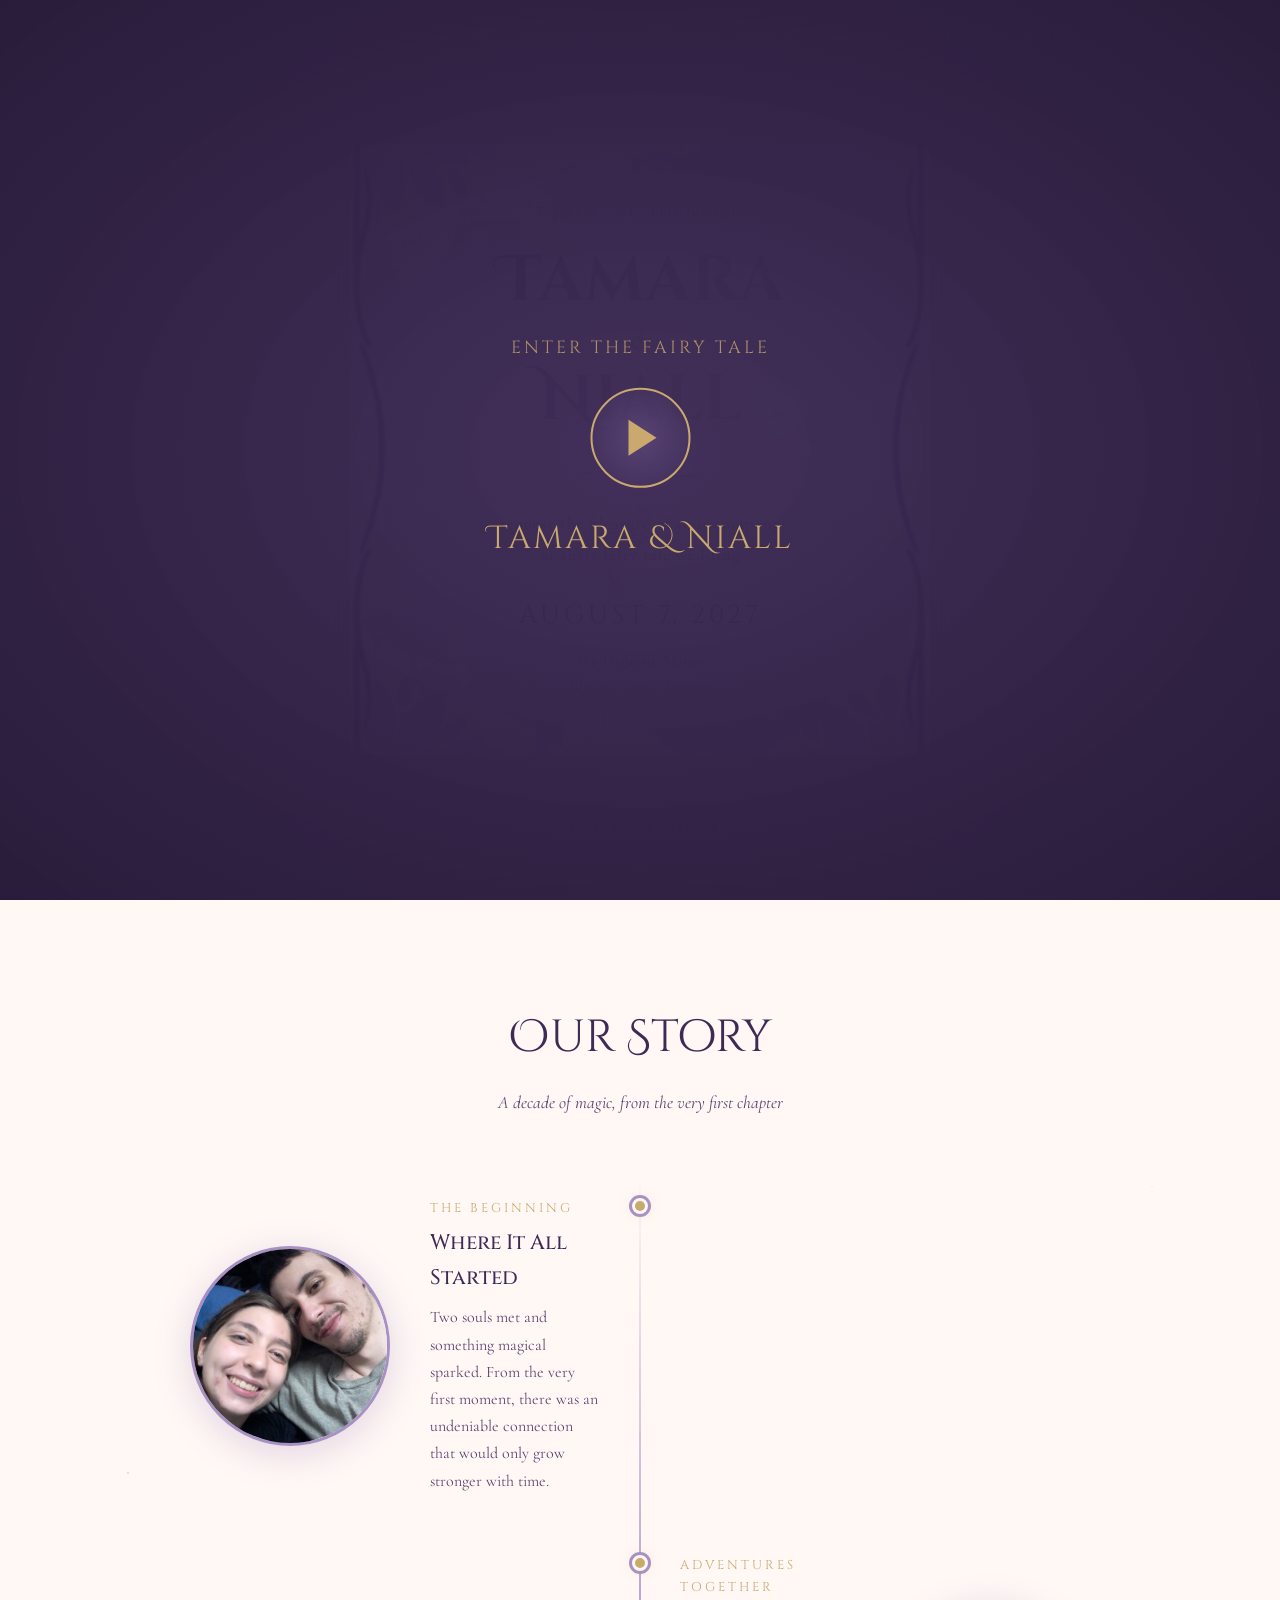
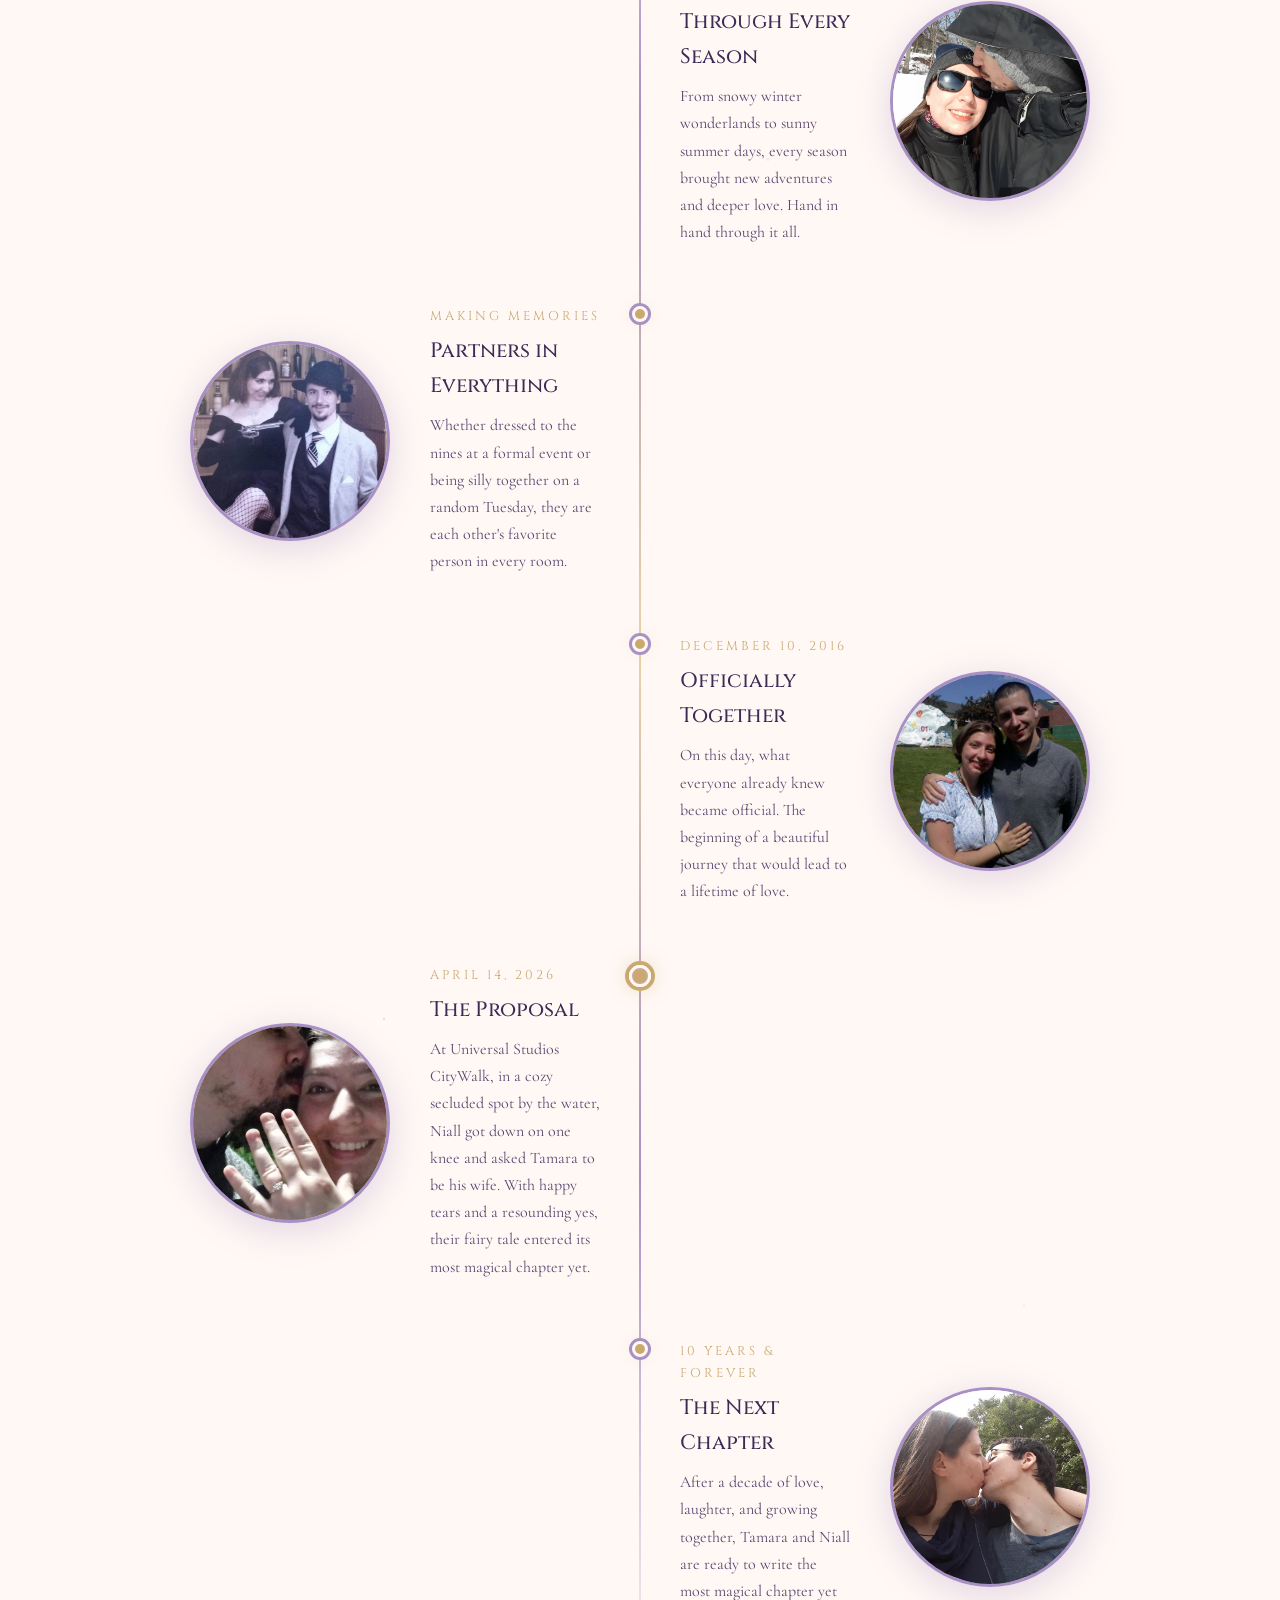
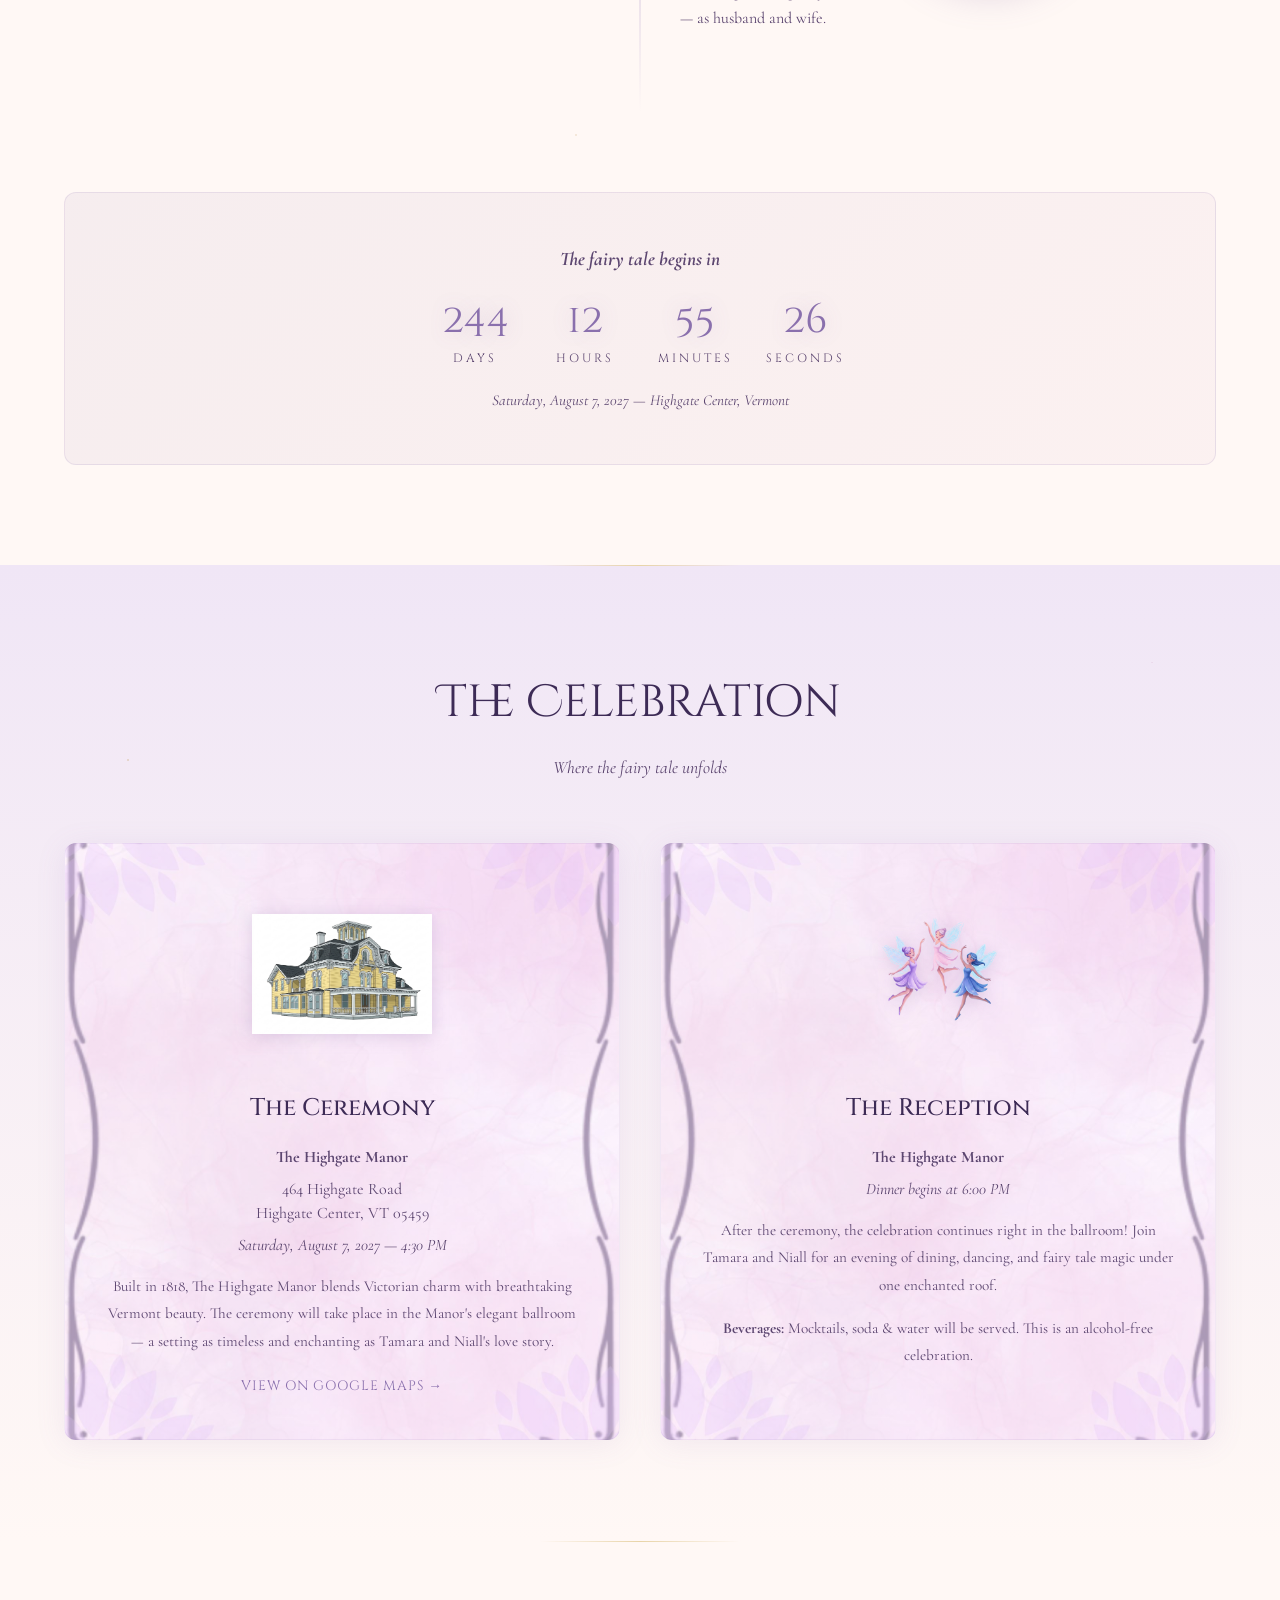
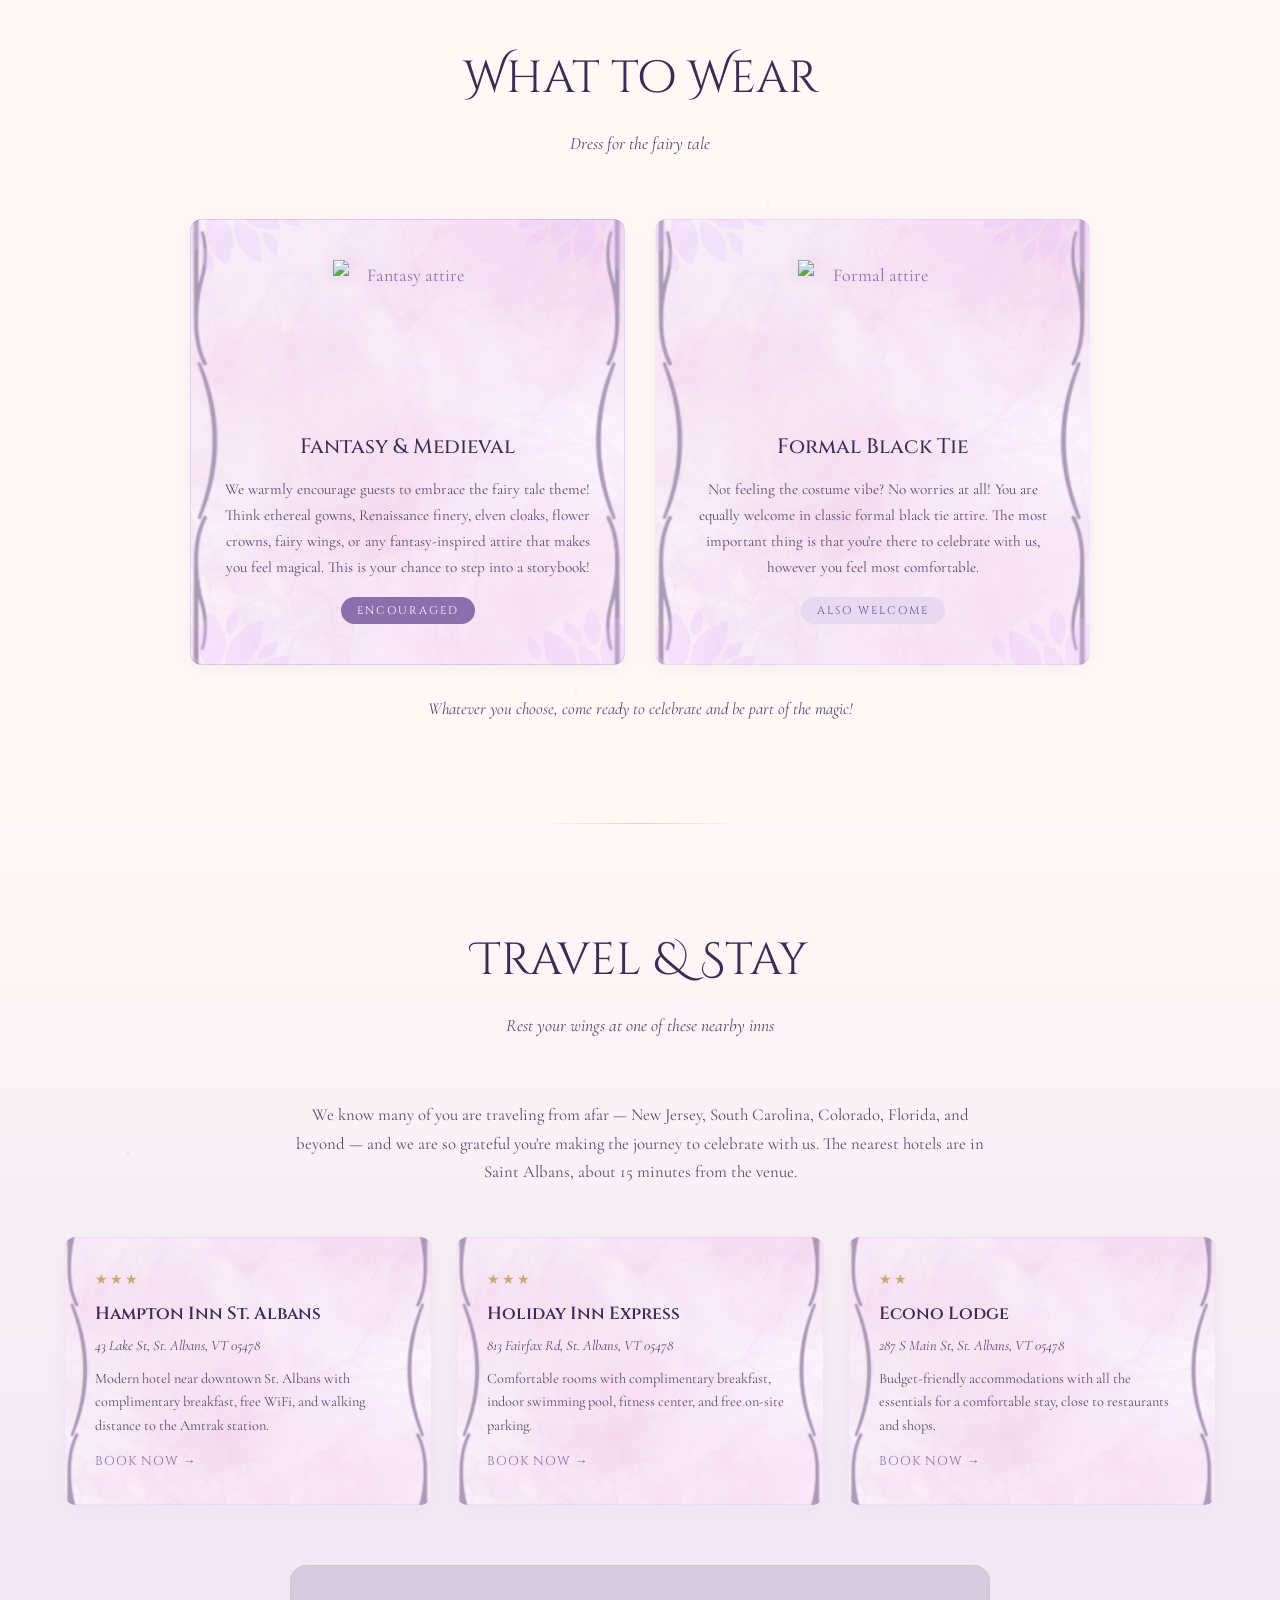
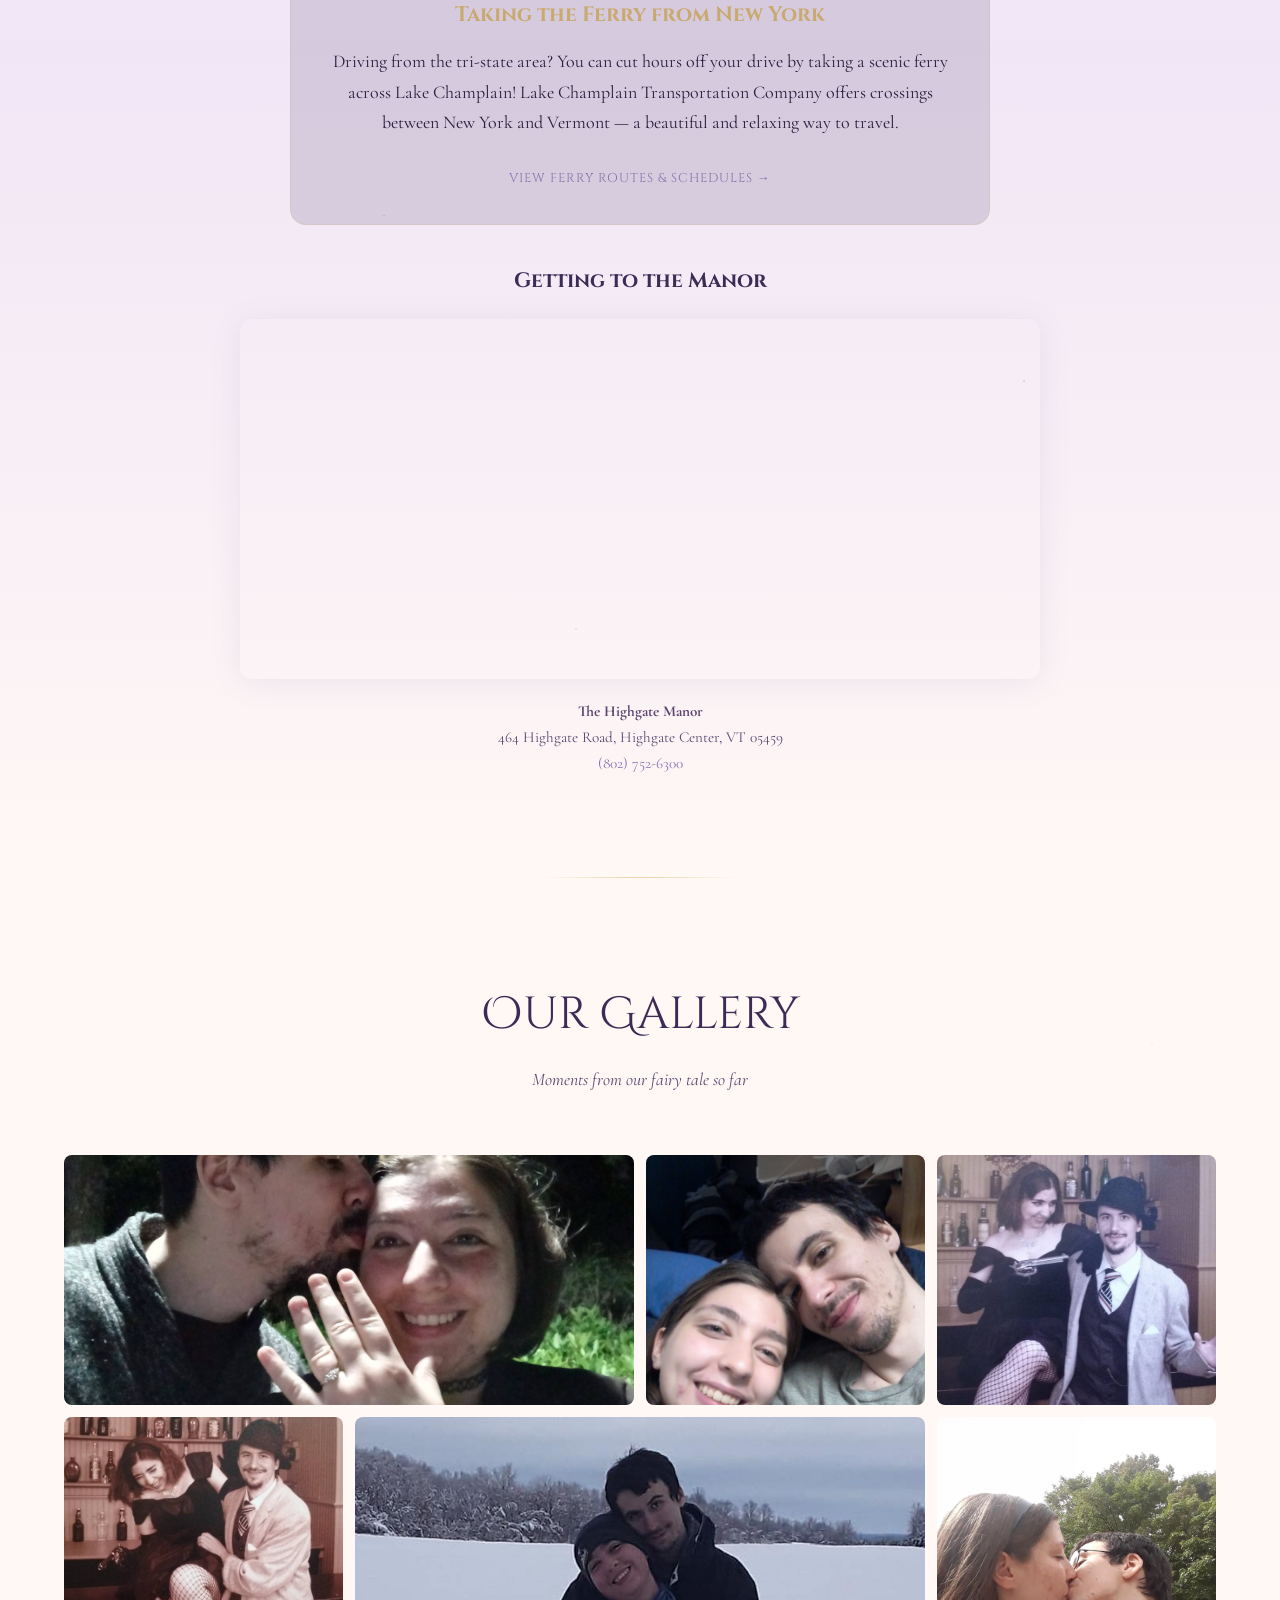
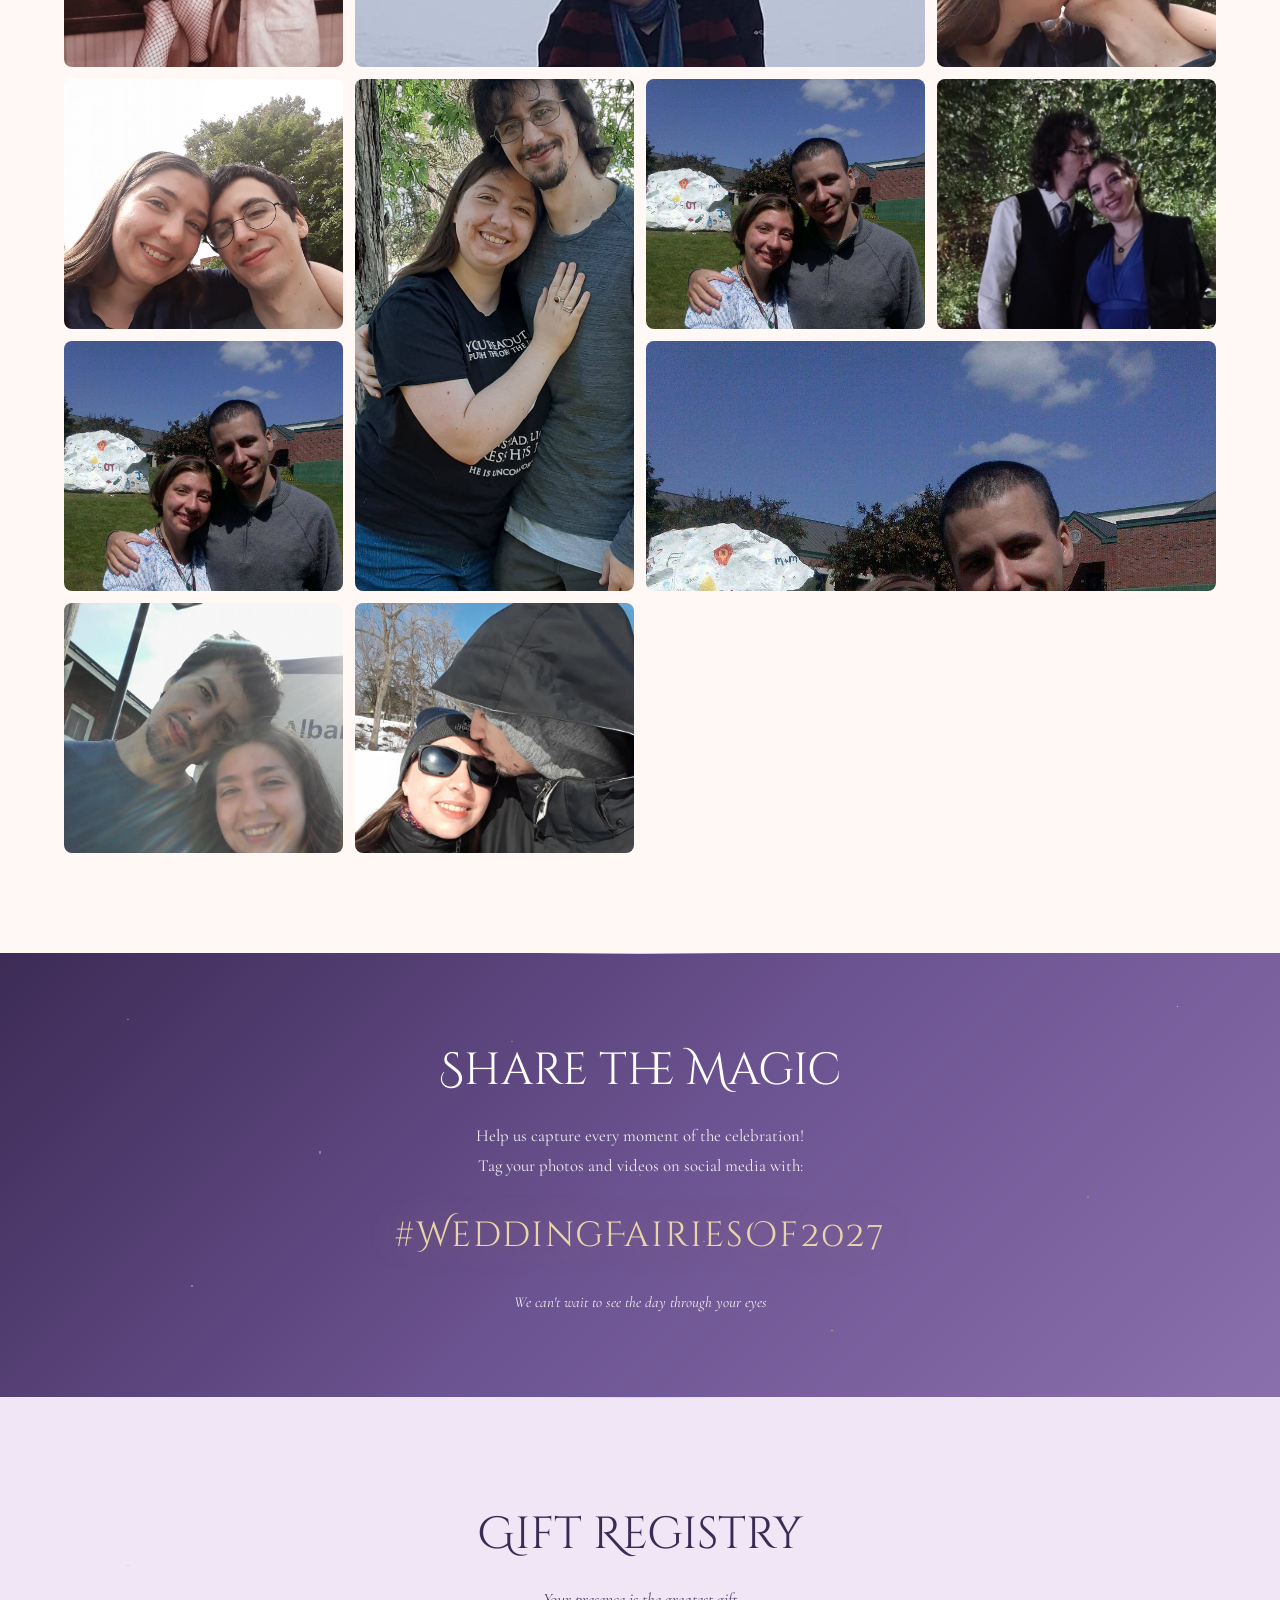
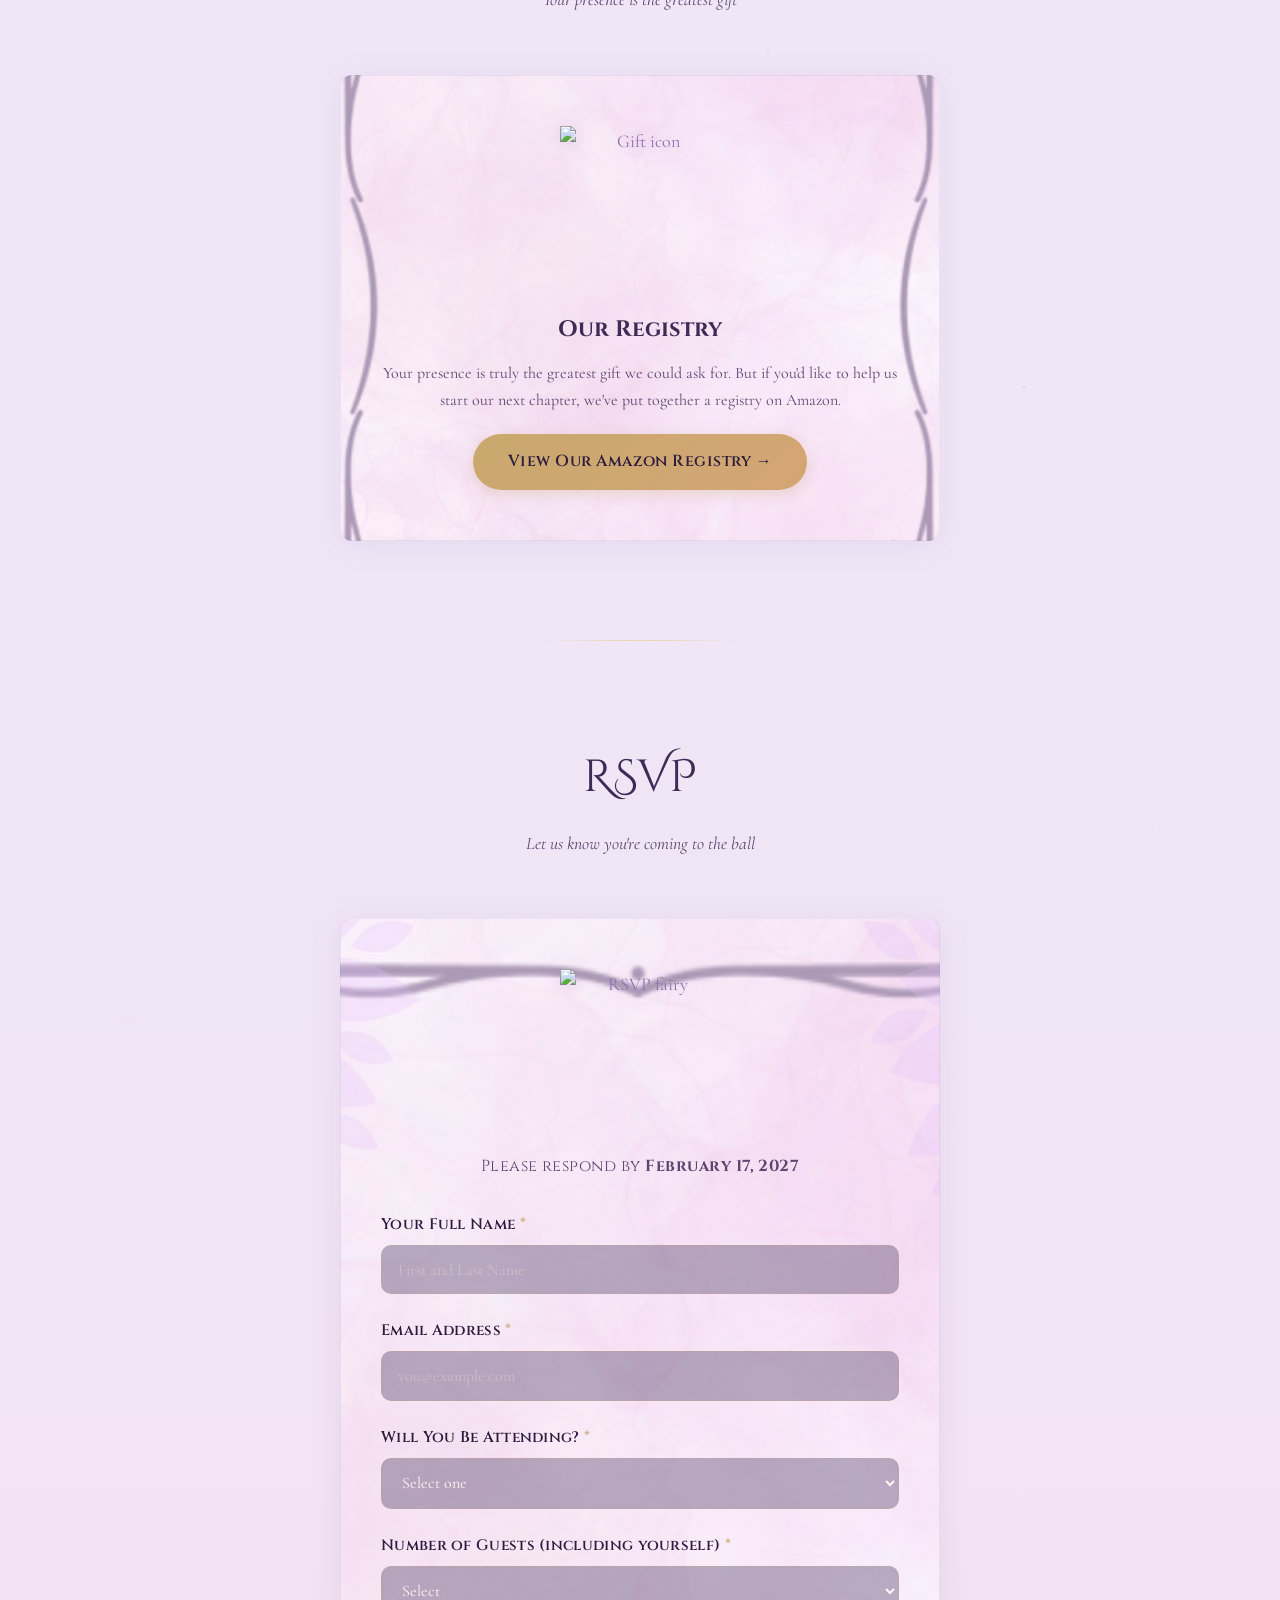
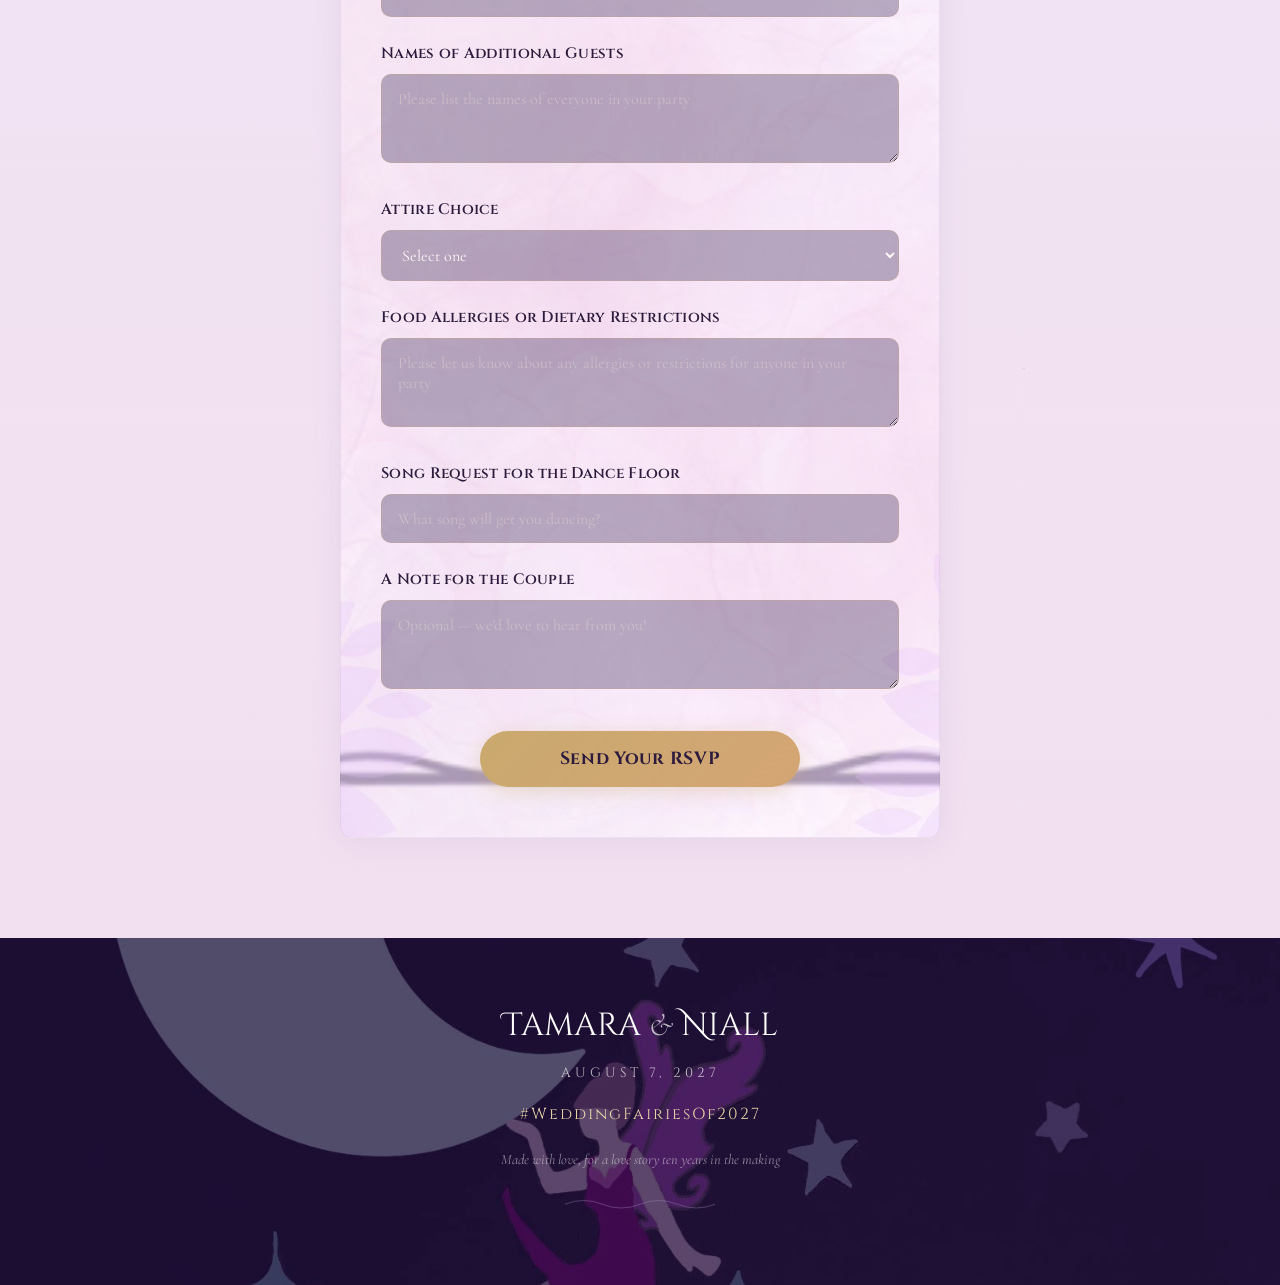
==== commit 513a1639: "Replace Pax Amicus icon with Highgate Manor, update ballroom descriptions, fix form label contrast" ====
--- a/index.html
+++ b/index.html
@@ -205,7 +205,7 @@
       <!-- Ceremony Card -->
       <div class="detail-card" data-animate>
         <div class="card-icon card-icon-img">
-          <img src="images/icons/castle.png" alt="Castle icon" loading="lazy">
+          <img src="images/icons/highgate-manor.png" alt="The Highgate Manor" loading="lazy">
         </div>
         <h3>The Ceremony</h3>
         <div class="card-detail-line">
@@ -219,9 +219,9 @@
           <em>Saturday, August 7, 2027 &mdash; 4:30 PM</em>
         </div>
         <p class="card-description">
-          Built in 1818, The Highgate Manor blends Victorian charm with breathtaking Vermont scenery.
-          Surrounded by landscaped gardens and rolling green hills, this historic estate will be the
-          setting for Tamara and Niall's fairy tale union &mdash; a ceremony as timeless as their love.
+          Built in 1818, The Highgate Manor blends Victorian charm with breathtaking Vermont beauty.
+          The ceremony will take place in the Manor's elegant ballroom &mdash; a setting as timeless
+          and enchanting as Tamara and Niall's love story.
         </p>
         <a href="https://maps.google.com/?q=464+Highgate+Road+Highgate+Center+VT+05459" target="_blank" rel="noopener" class="card-link">
           View on Google Maps &rarr;
@@ -240,7 +240,7 @@
           <em>Dinner begins at 6:00 PM</em>
         </div>
         <p class="card-description">
-          After the ceremony, the celebration continues in the Manor's elegant ballroom!
+          After the ceremony, the celebration continues right in the ballroom!
           Join Tamara and Niall for an evening of dining, dancing, and fairy tale magic
           under one enchanted roof.
         </p>
--- a/css/style.css
+++ b/css/style.css
@@ -1613,10 +1613,12 @@
 .form-group label {
   display: block;
   font-family: var(--font-heading);
-  color: var(--color-cream);
+  color: var(--color-deep-purple);
   font-size: 0.95rem;
+  font-weight: 600;
   margin-bottom: 0.45rem;
   letter-spacing: 0.02em;
+  text-shadow: 0 0 8px rgba(255, 255, 255, 0.5);
 }
 .form-group .required {
   color: var(--color-gold);
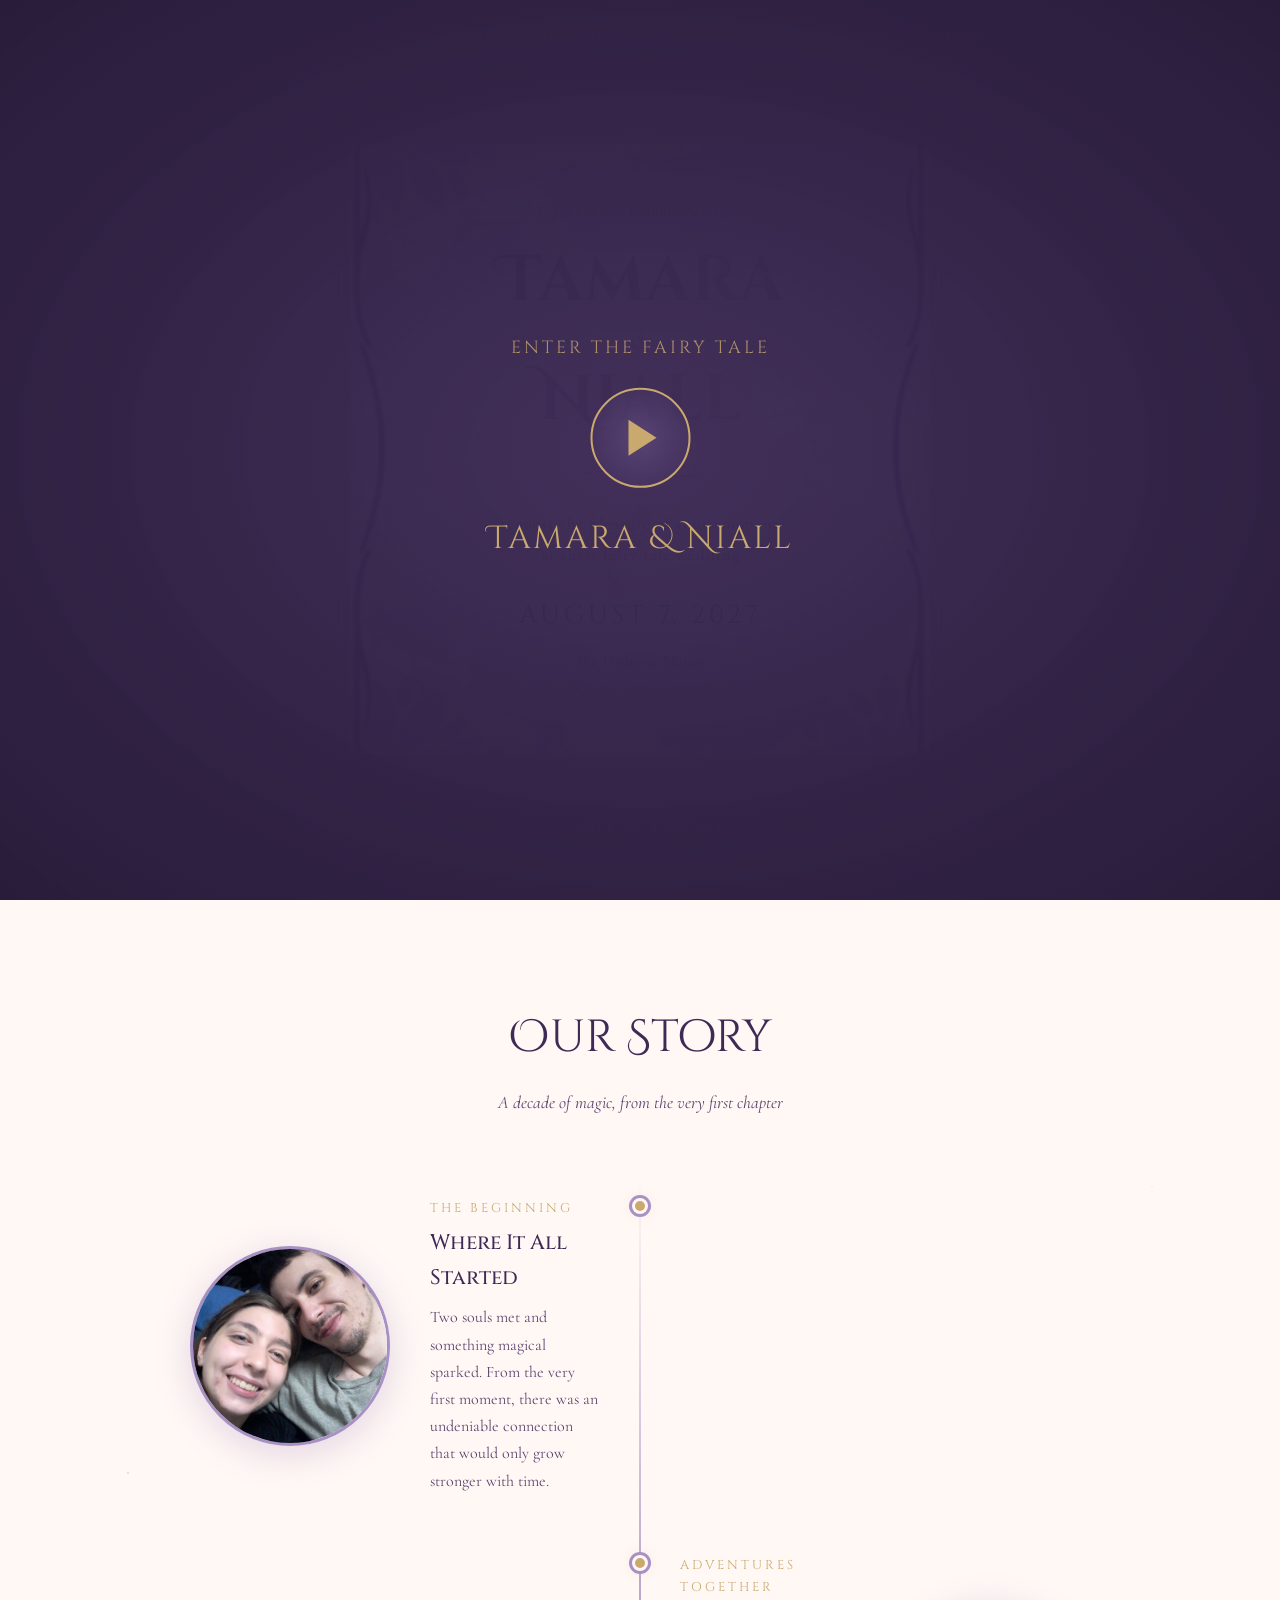
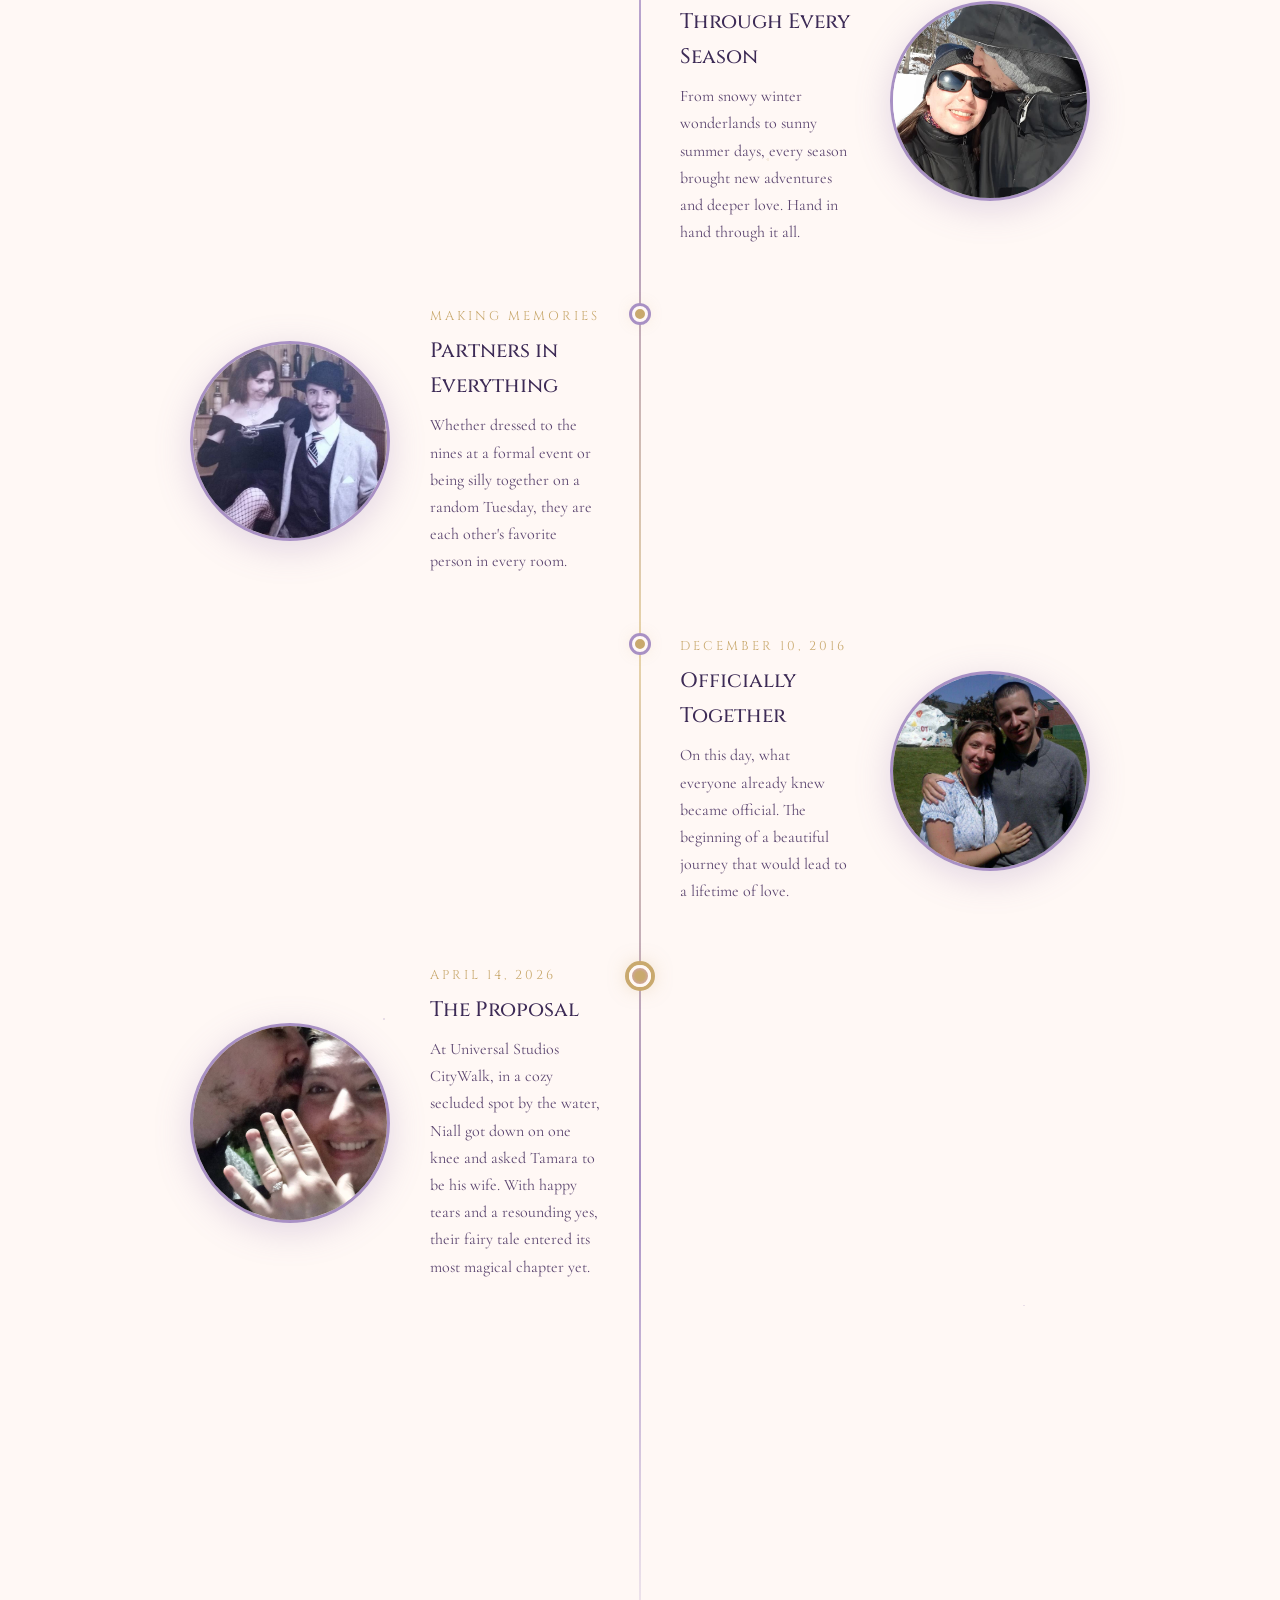
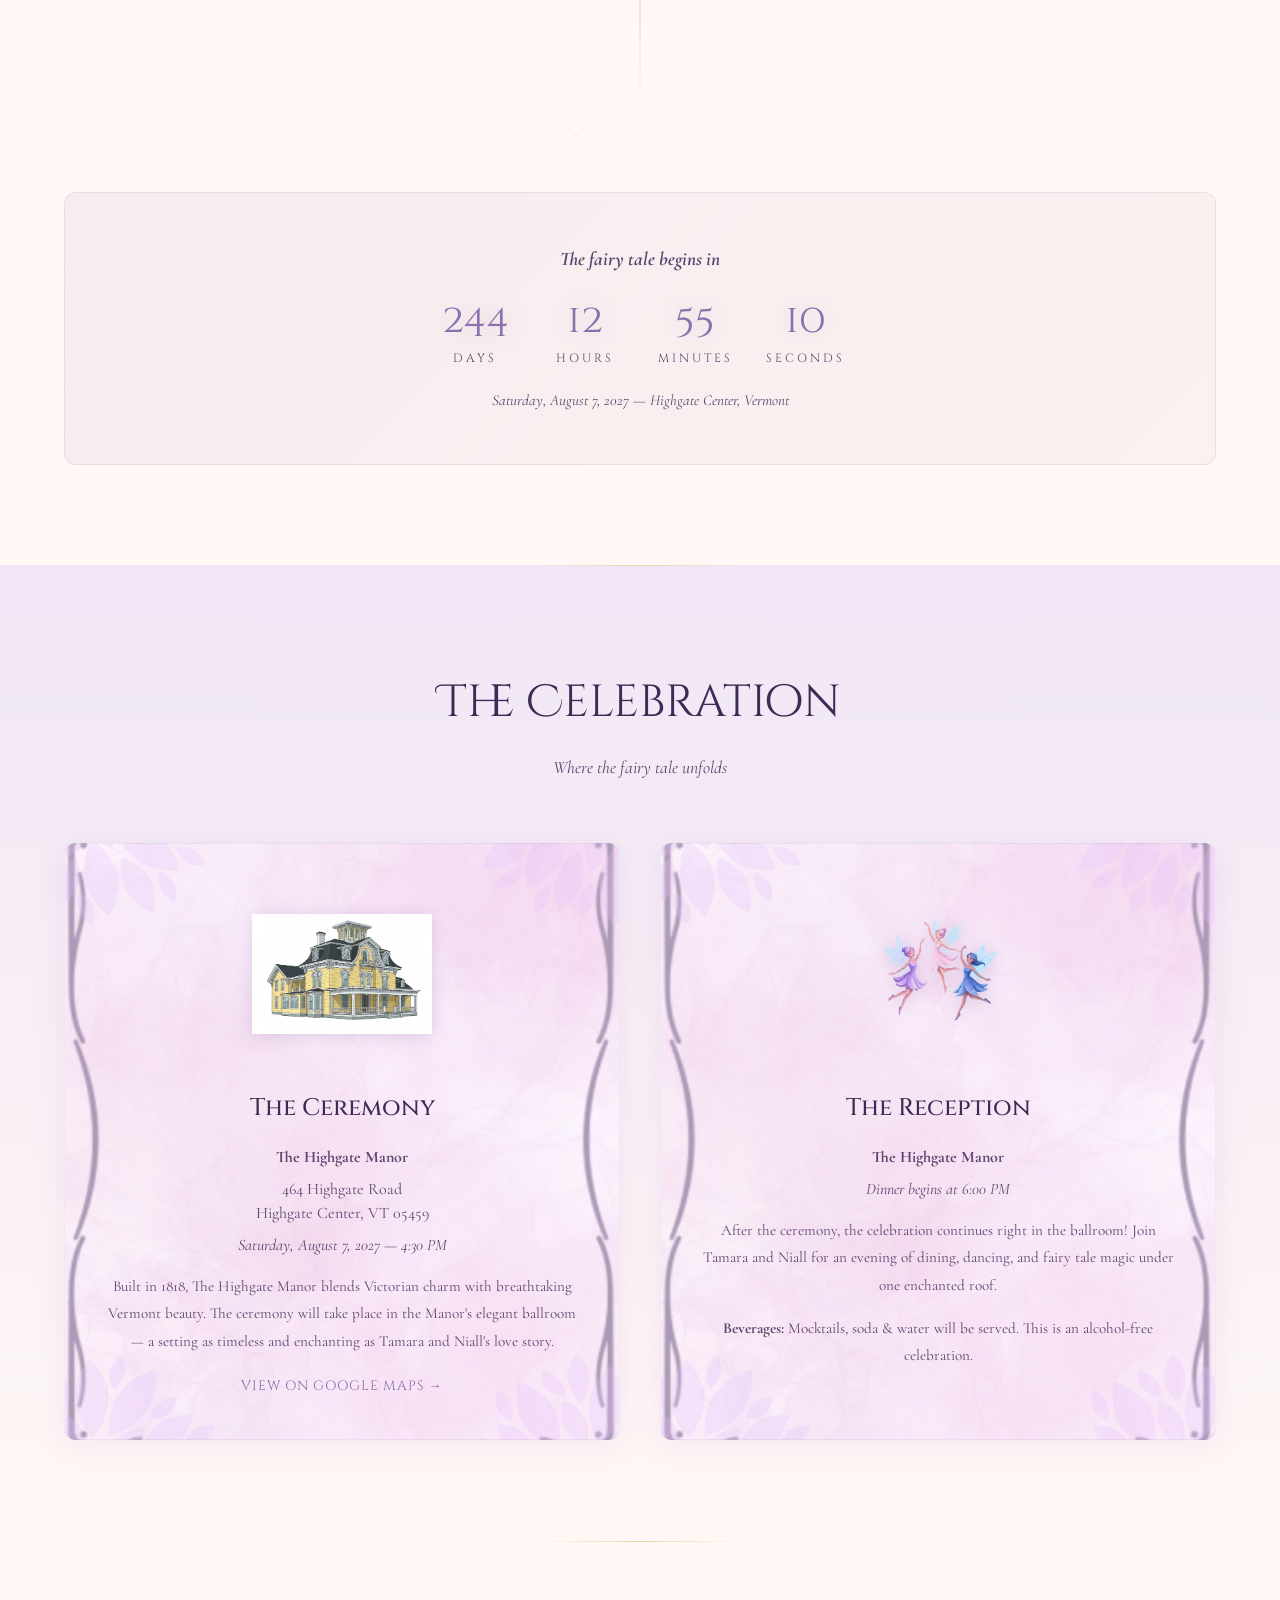
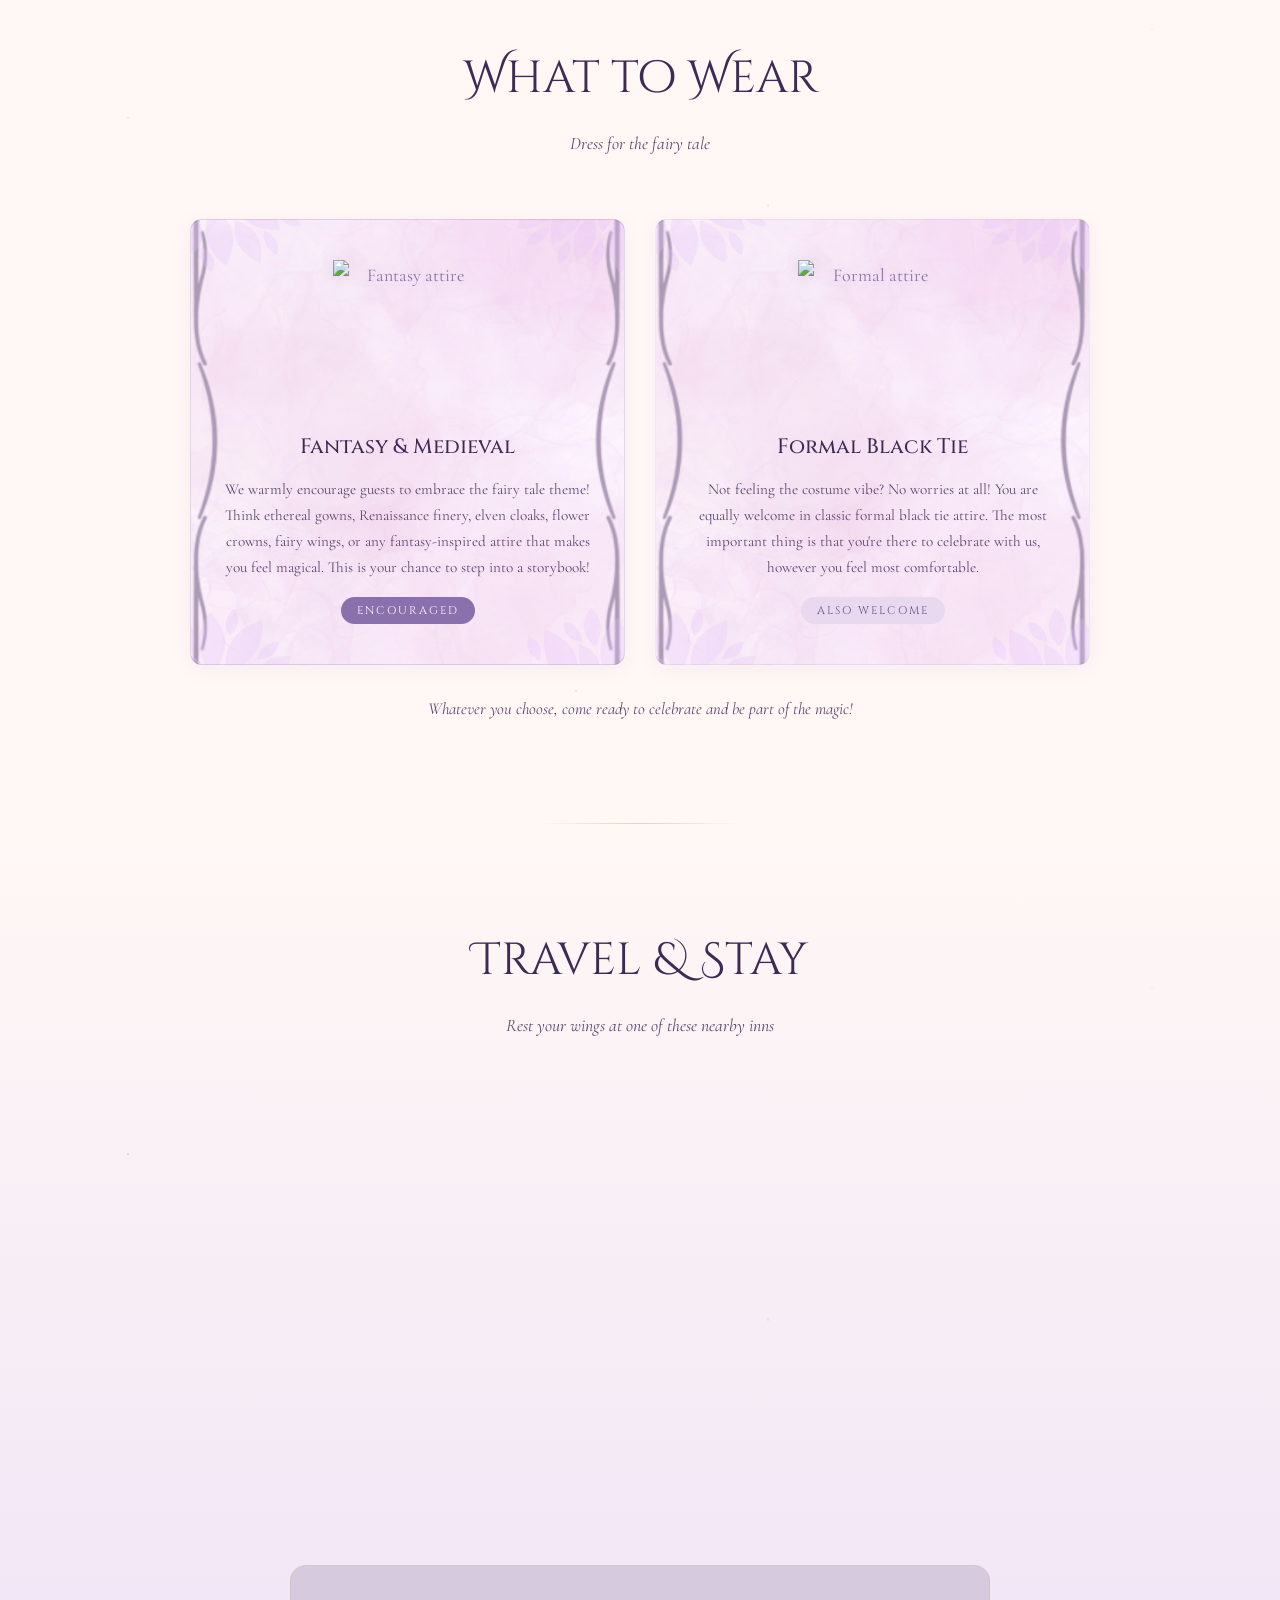
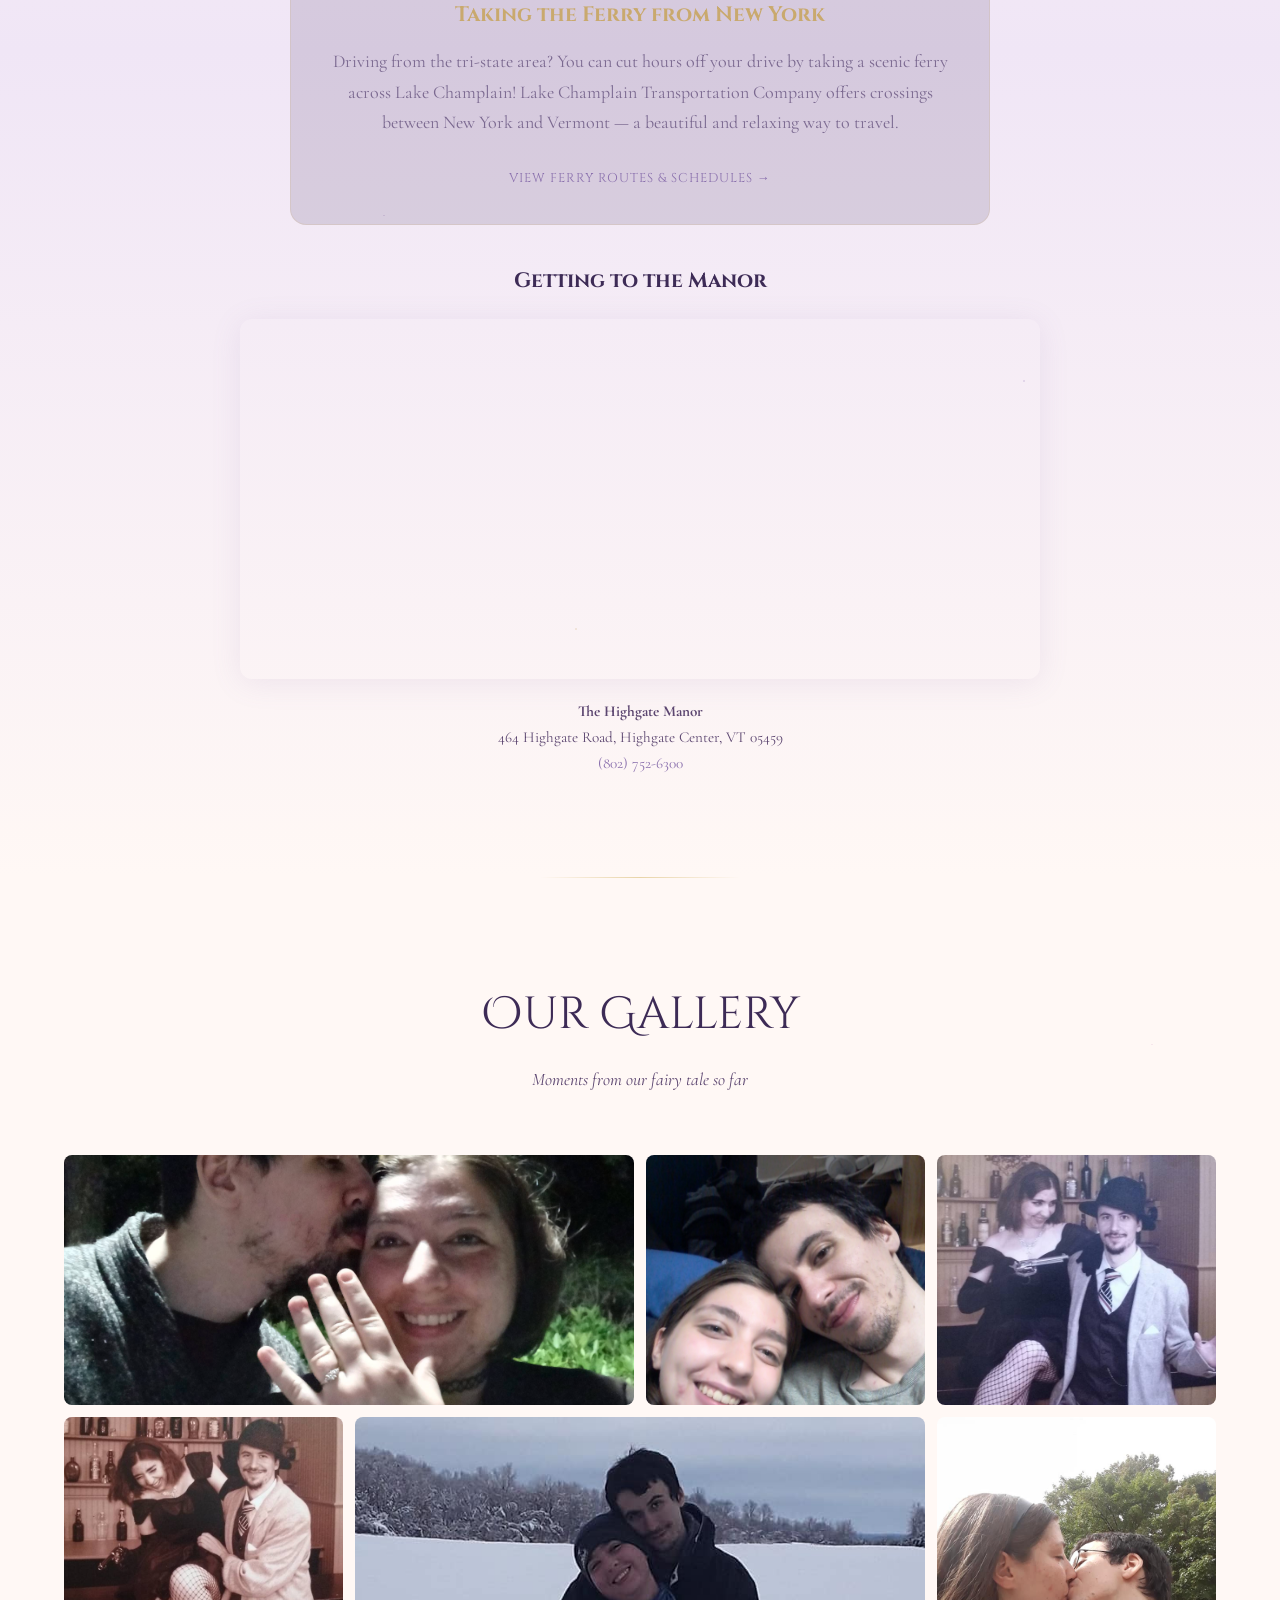
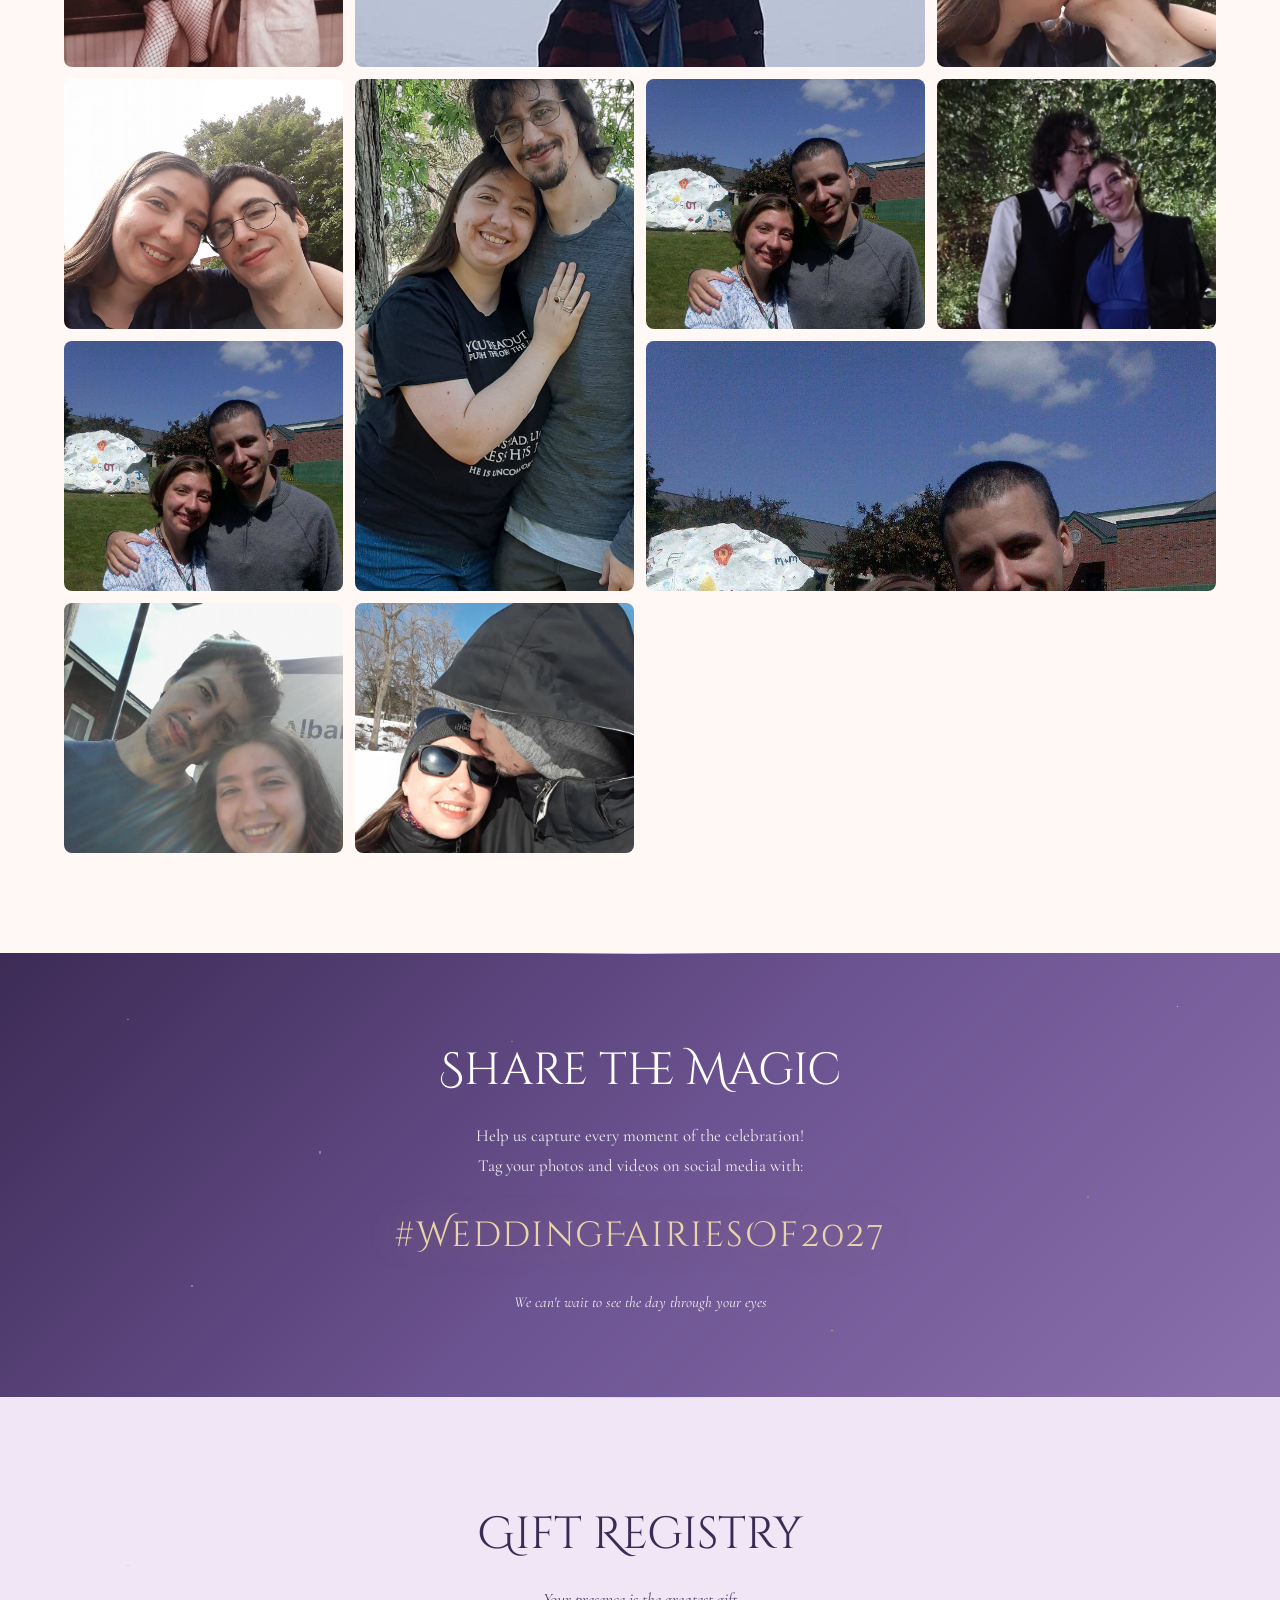
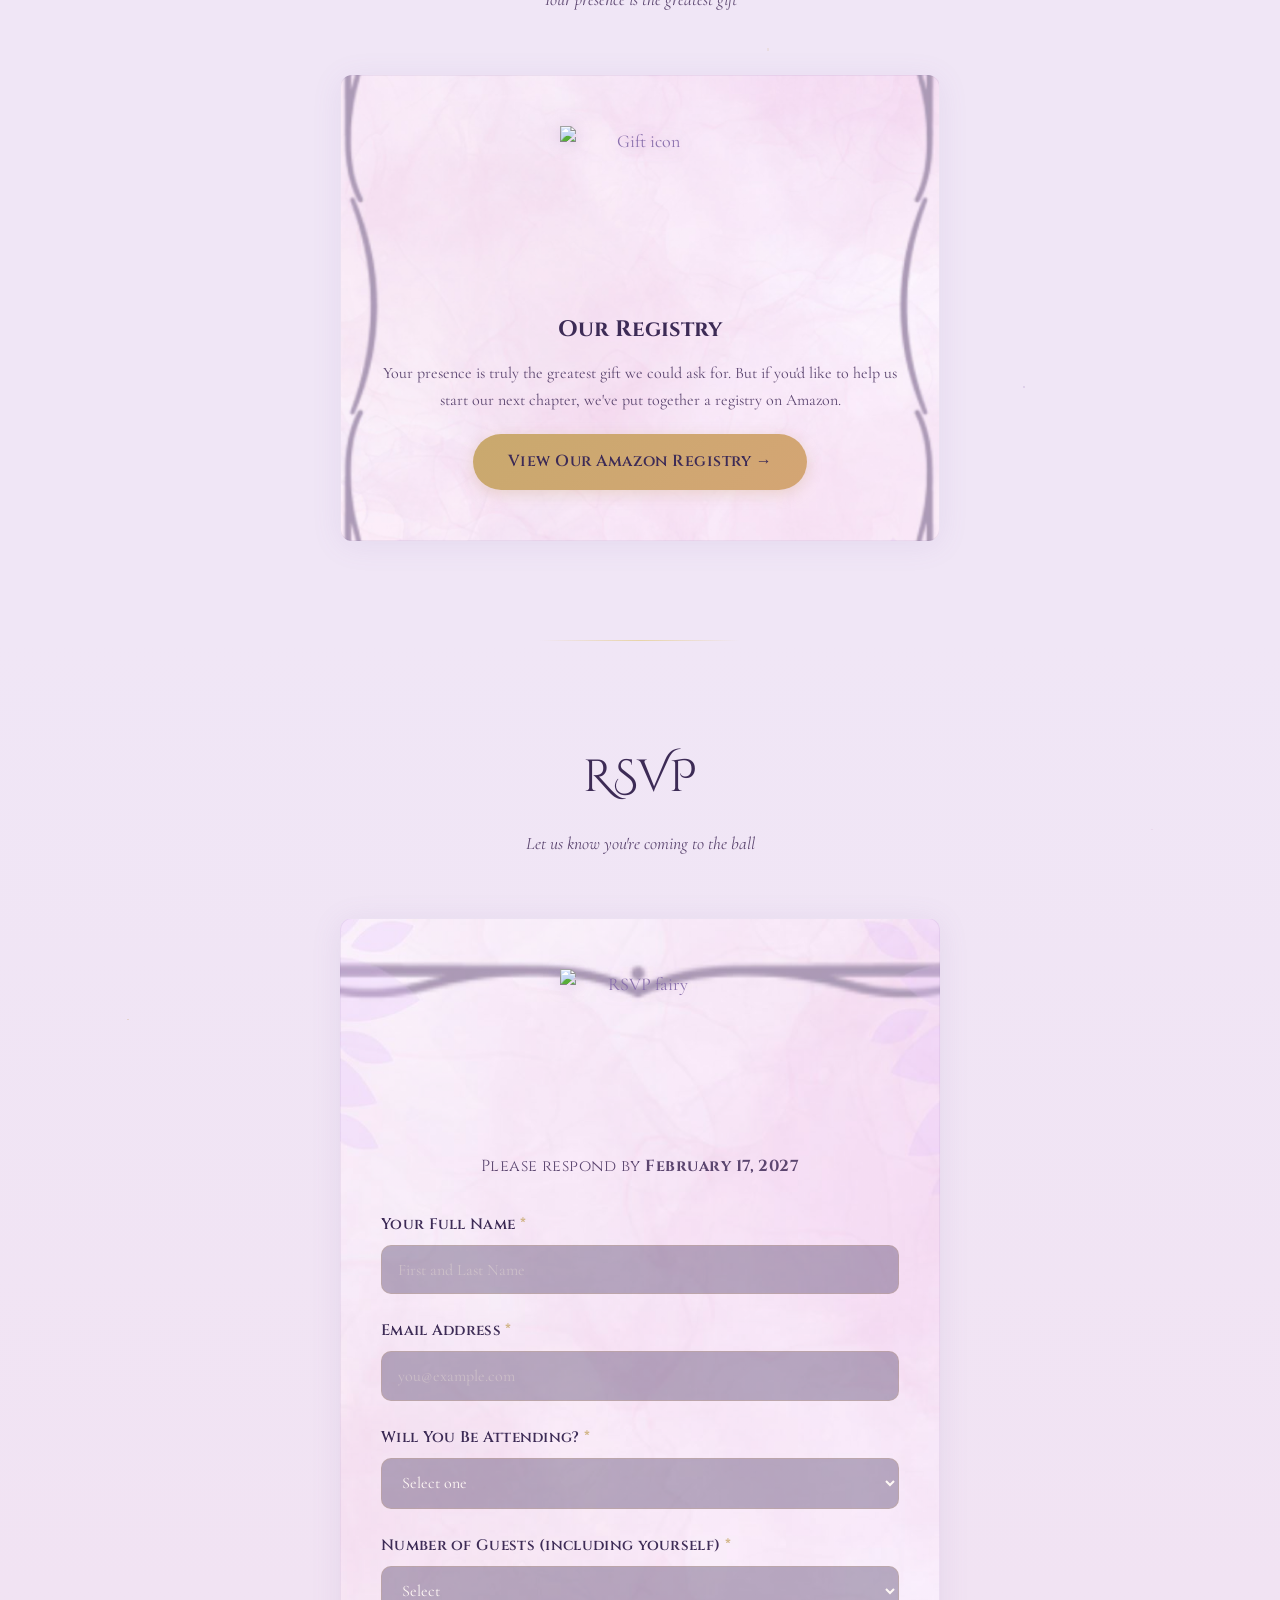
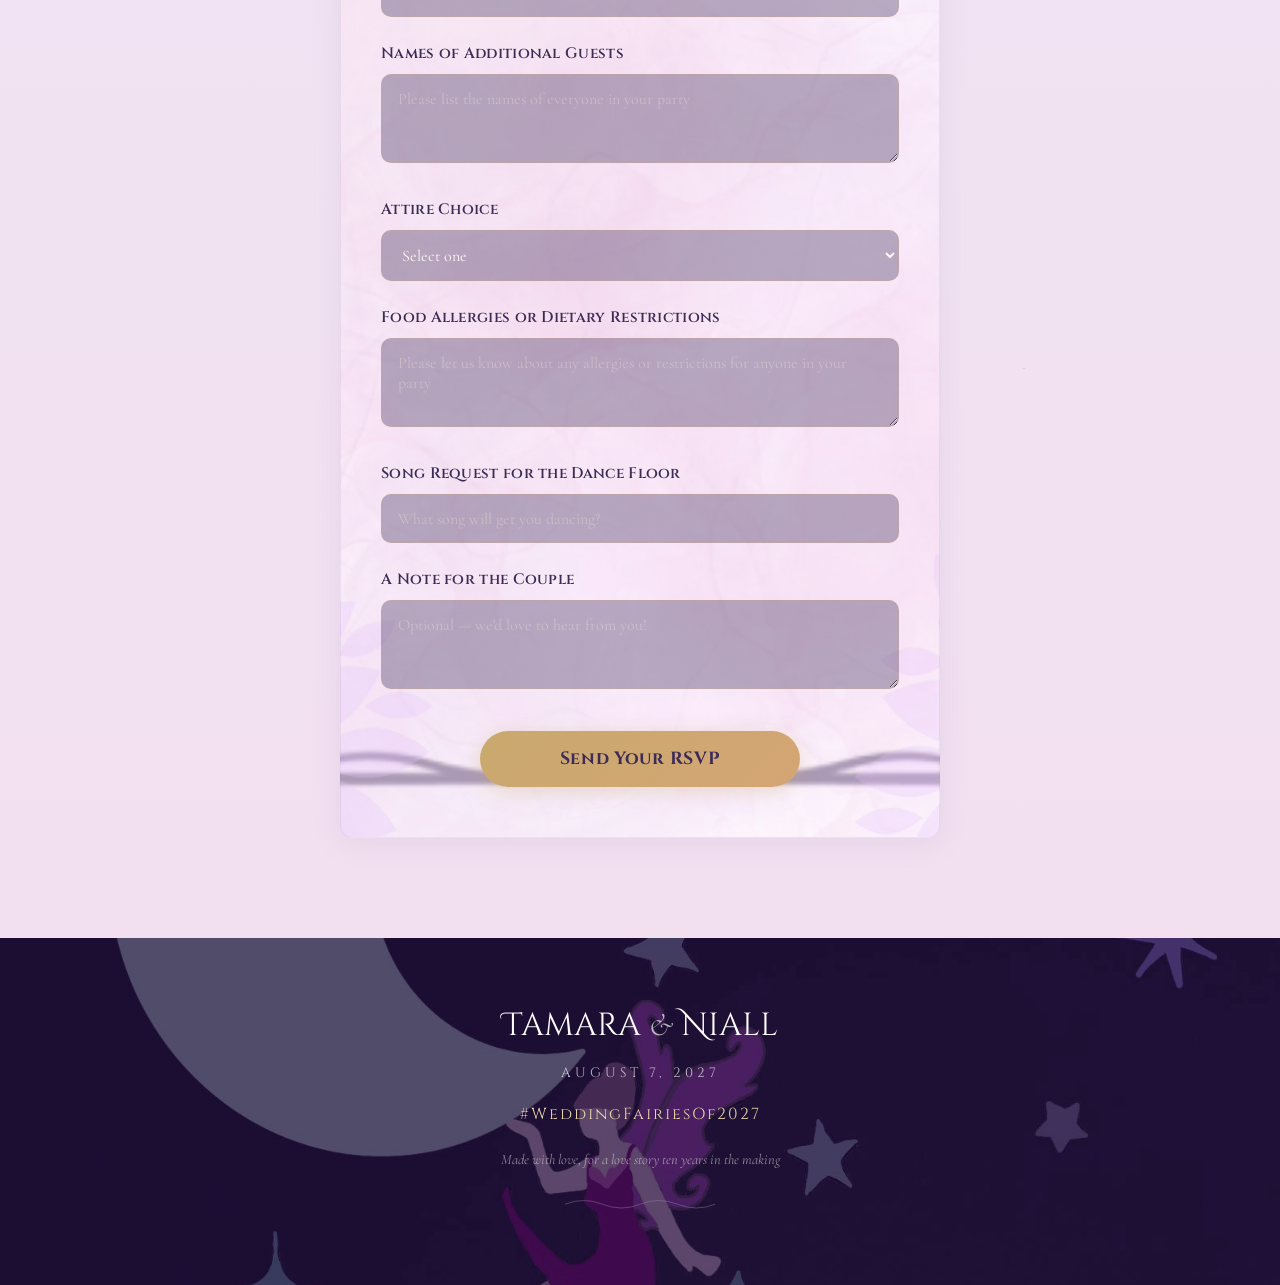
==== commit debe5e09: "Update registry link" ====
--- a/index.html
+++ b/index.html
@@ -428,7 +428,7 @@
         <h3>Our Registry</h3>
         <p>Your presence is truly the greatest gift we could ask for. But if you'd like to
         help us start our next chapter, we've put together a registry on Amazon.</p>
-        <a href="https://www.amazon.com/wedding/registry?externalId=304W4GFJ7NDYH" target="_blank" rel="noopener" class="registry-link">
+        <a href="https://www.amazon.com/wedding/organize-registry?ref_=gr-home-wedding-viewyr" target="_blank" rel="noopener" class="registry-link">
           View Our Amazon Registry &rarr;
         </a>
       </div>
--- a/css/style.css
+++ b/css/style.css
@@ -17,6 +17,8 @@
   --color-gold-light: #E8D4A8;
   --color-text: #2D1B3D;
   --color-text-light: #5C4670;
+  --color-text-soft: #7B6990;
+  --color-deep-purple: #3D2B56;
   --color-white: #FFFFFF;
   --color-overlay: rgba(61, 43, 86, 0.4);
 
@@ -1682,20 +1684,30 @@
 }
 .rsvp-success {
   text-align: center;
-  padding: 2rem 1rem;
+  padding: 2.5rem 1.5rem;
+  opacity: 1 !important;
+  transform: none !important;
+  animation: successFadeIn 0.6s ease-out;
+}
+@keyframes successFadeIn {
+  0% { opacity: 0; transform: translateY(10px) scale(0.95); }
+  100% { opacity: 1; transform: translateY(0) scale(1); }
 }
 .rsvp-success-icon {
-  font-size: 3rem;
+  font-size: 3.5rem;
   margin-bottom: 1rem;
+  display: block;
 }
 .rsvp-success h3 {
   font-family: var(--font-heading);
   color: var(--color-gold);
   font-size: 1.6rem;
-  margin-bottom: 0.5rem;
+  margin-bottom: 0.75rem;
 }
 .rsvp-success p {
-  color: var(--color-text-soft);
+  color: var(--color-text-light);
+  font-size: 1.05rem;
+  line-height: 1.7;
 }
 .rsvp-error {
   text-align: center;
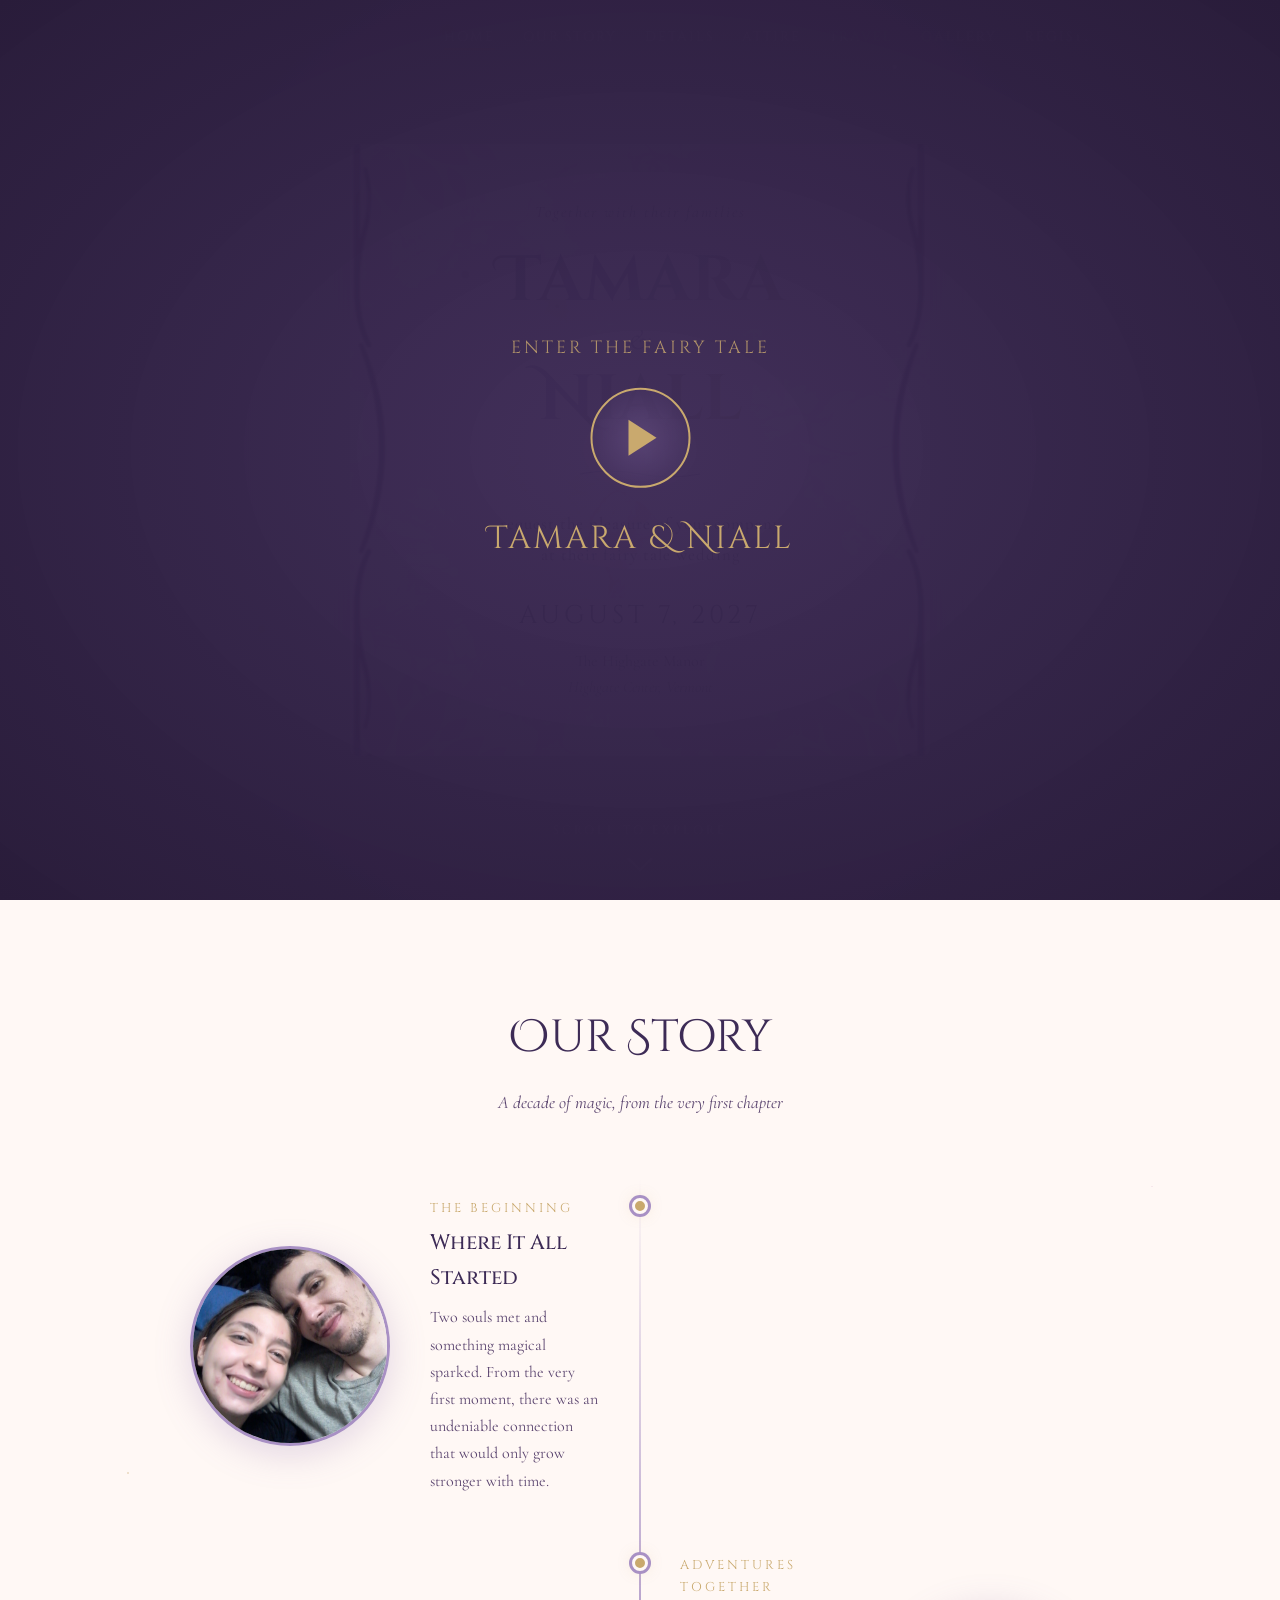
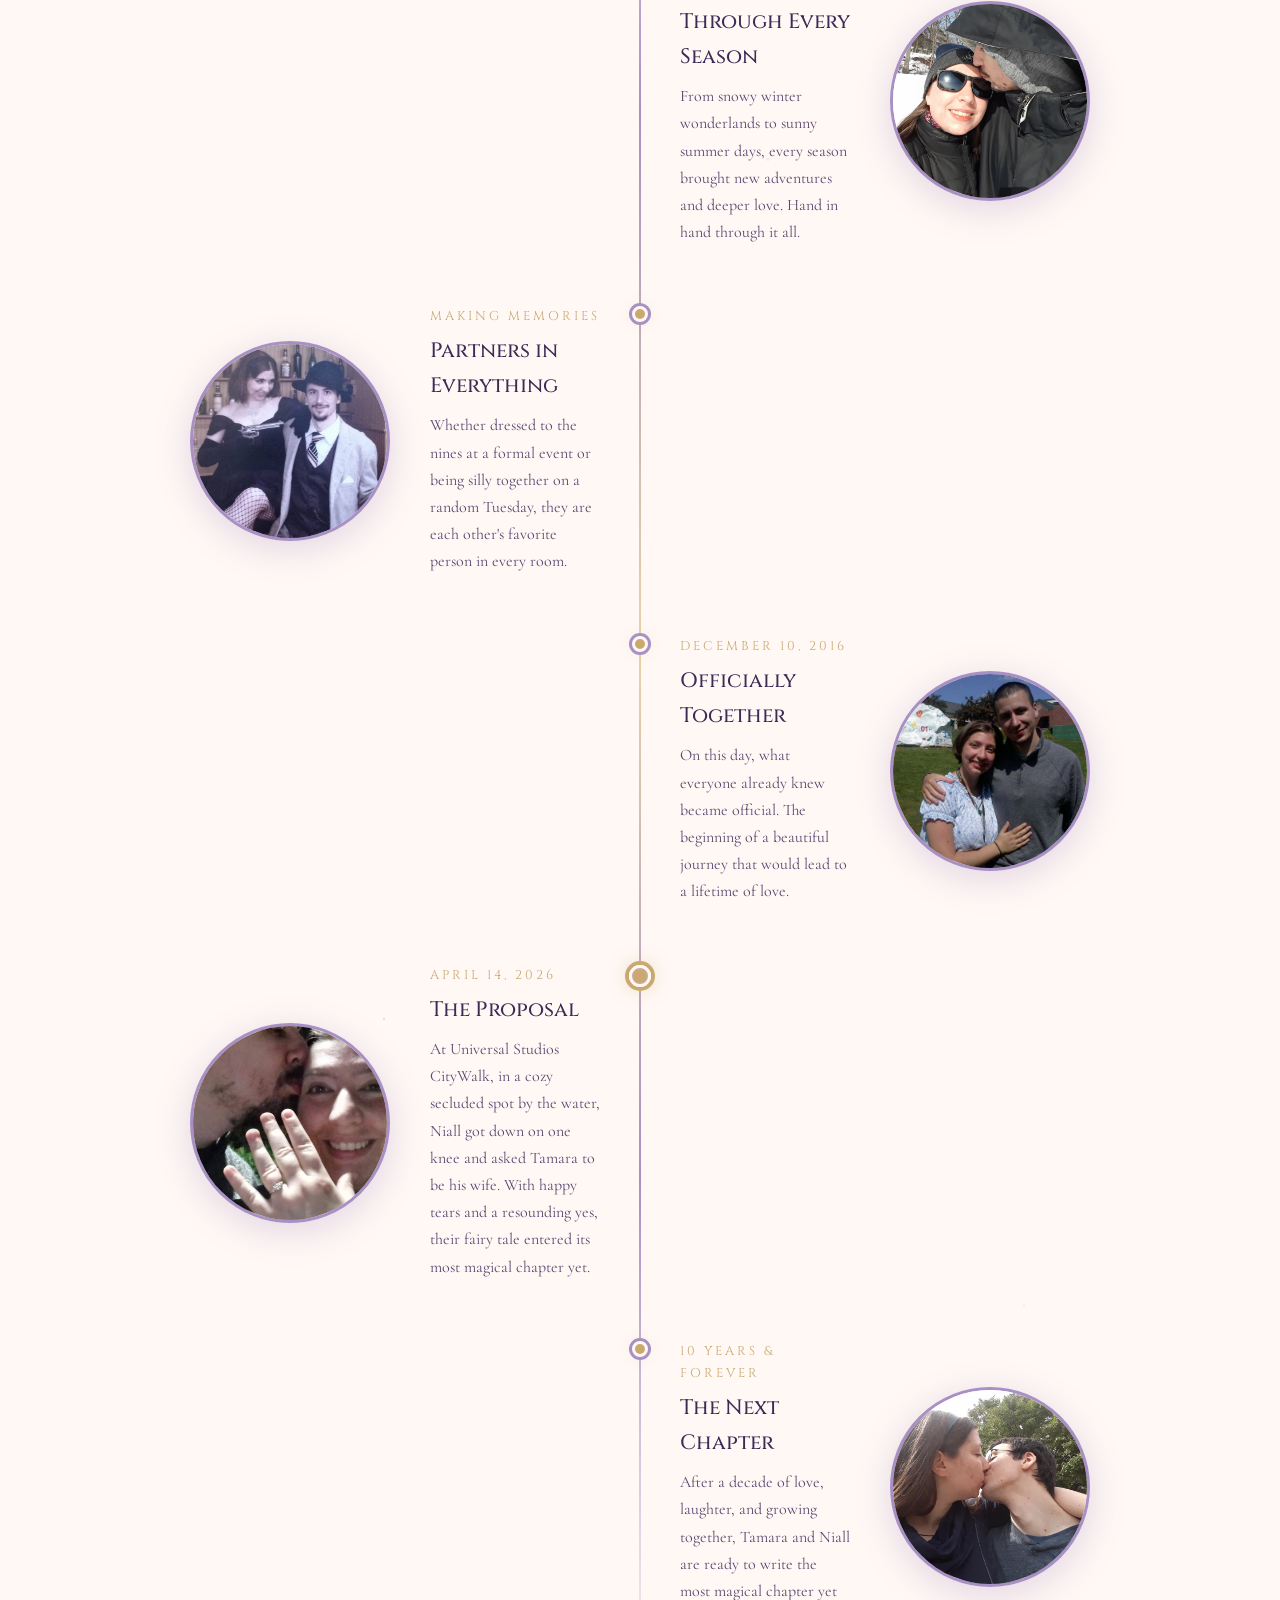
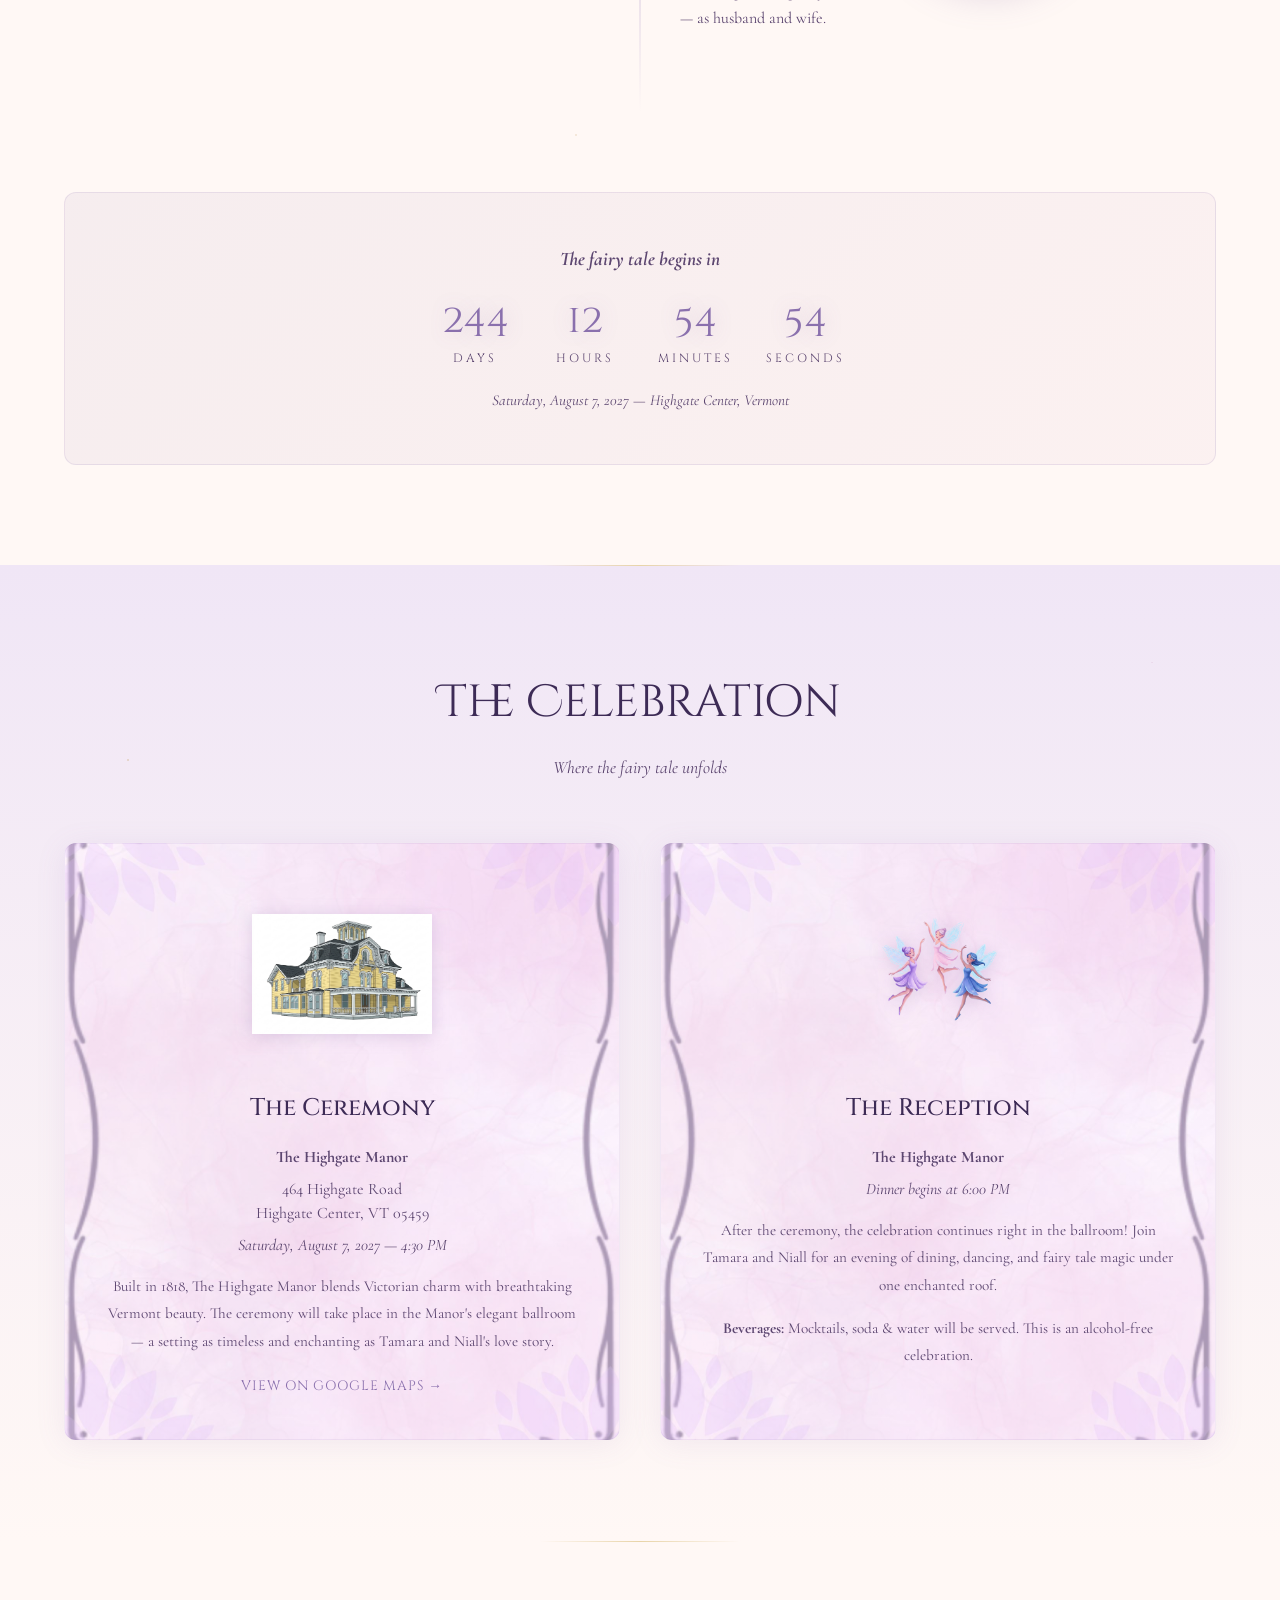
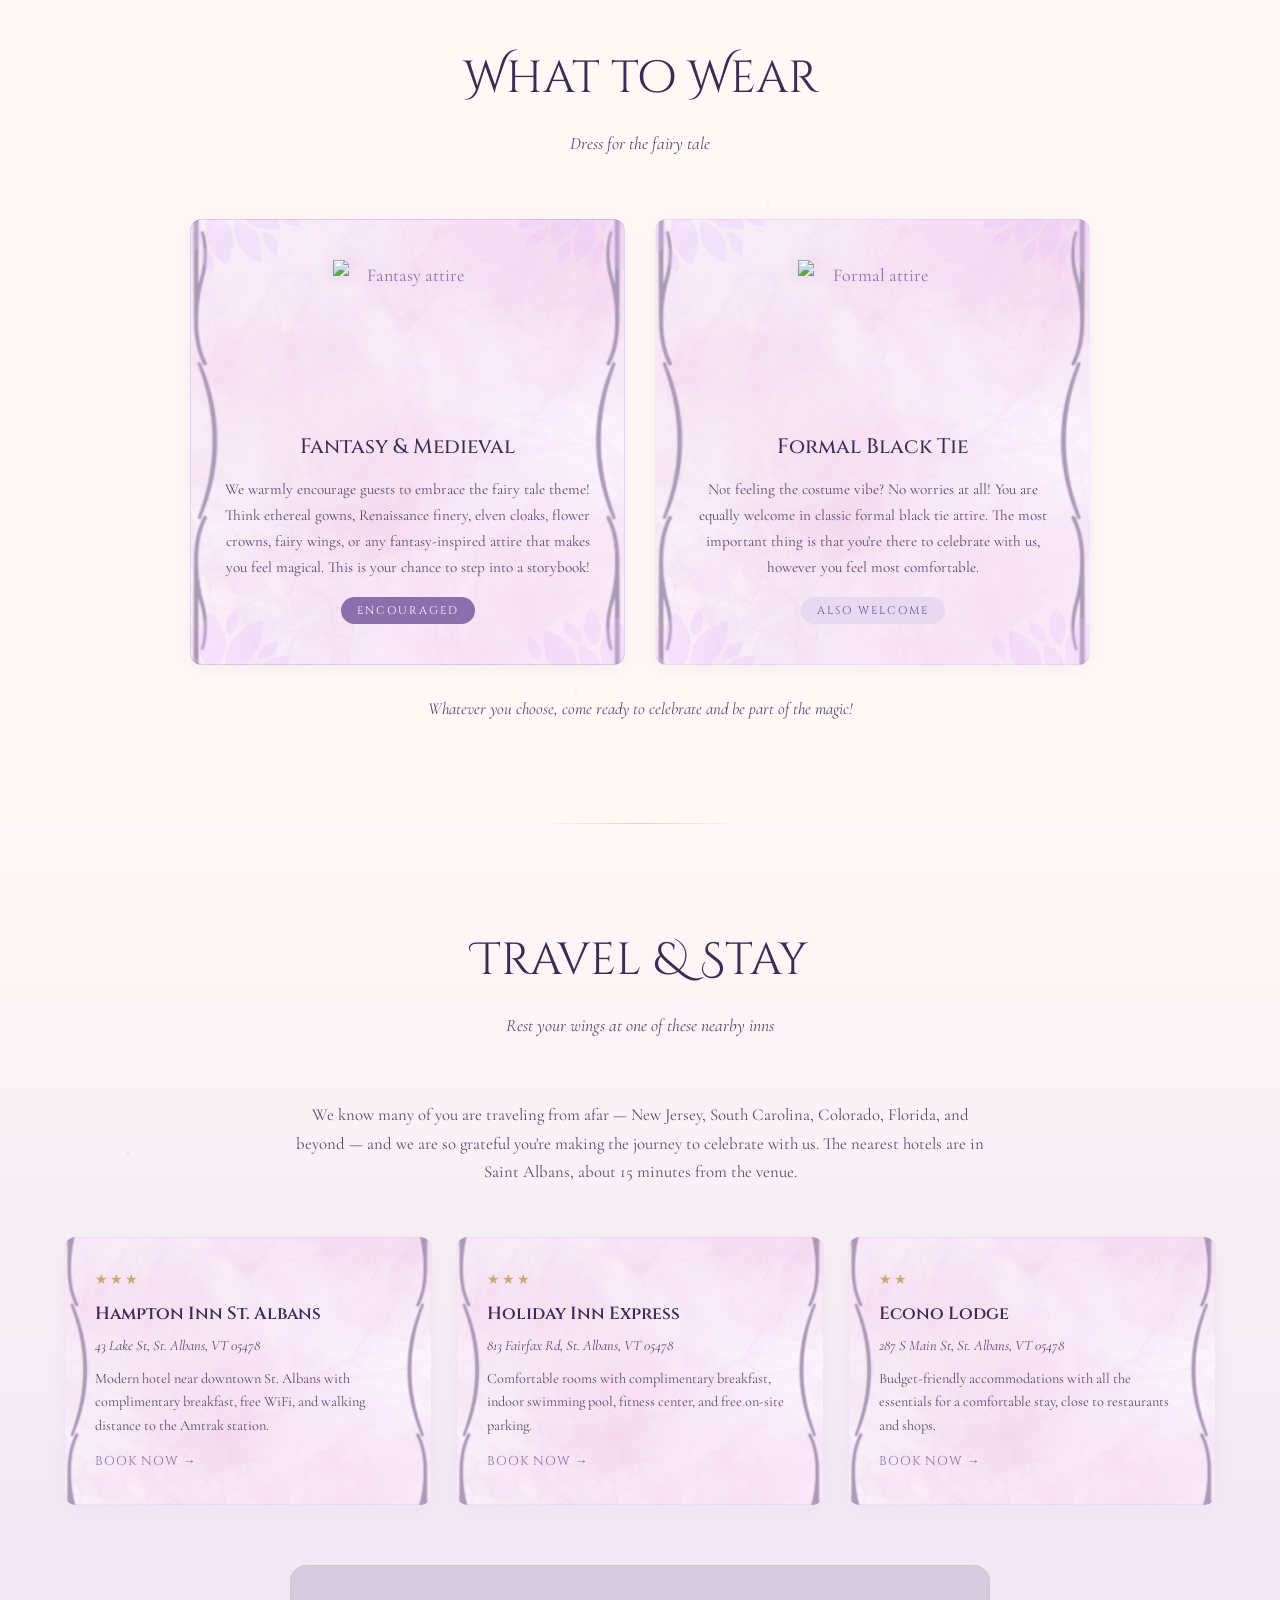
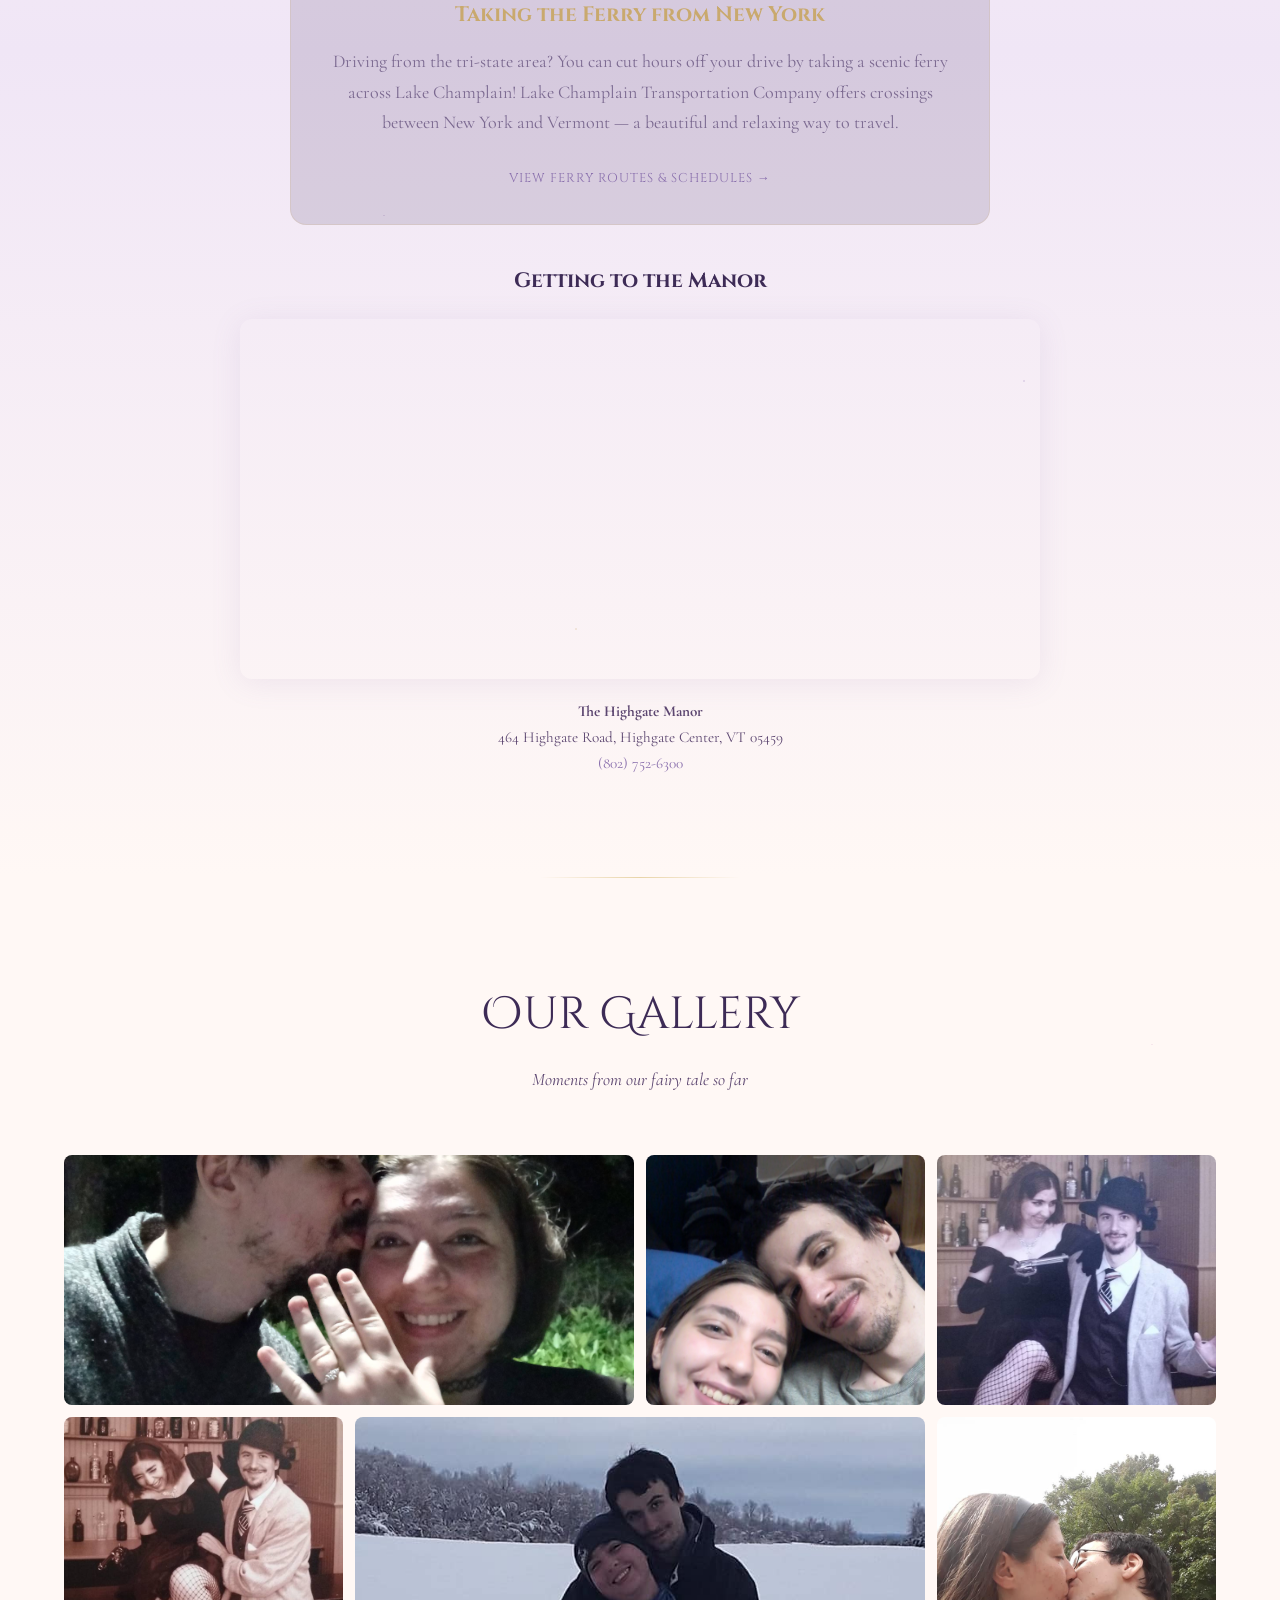
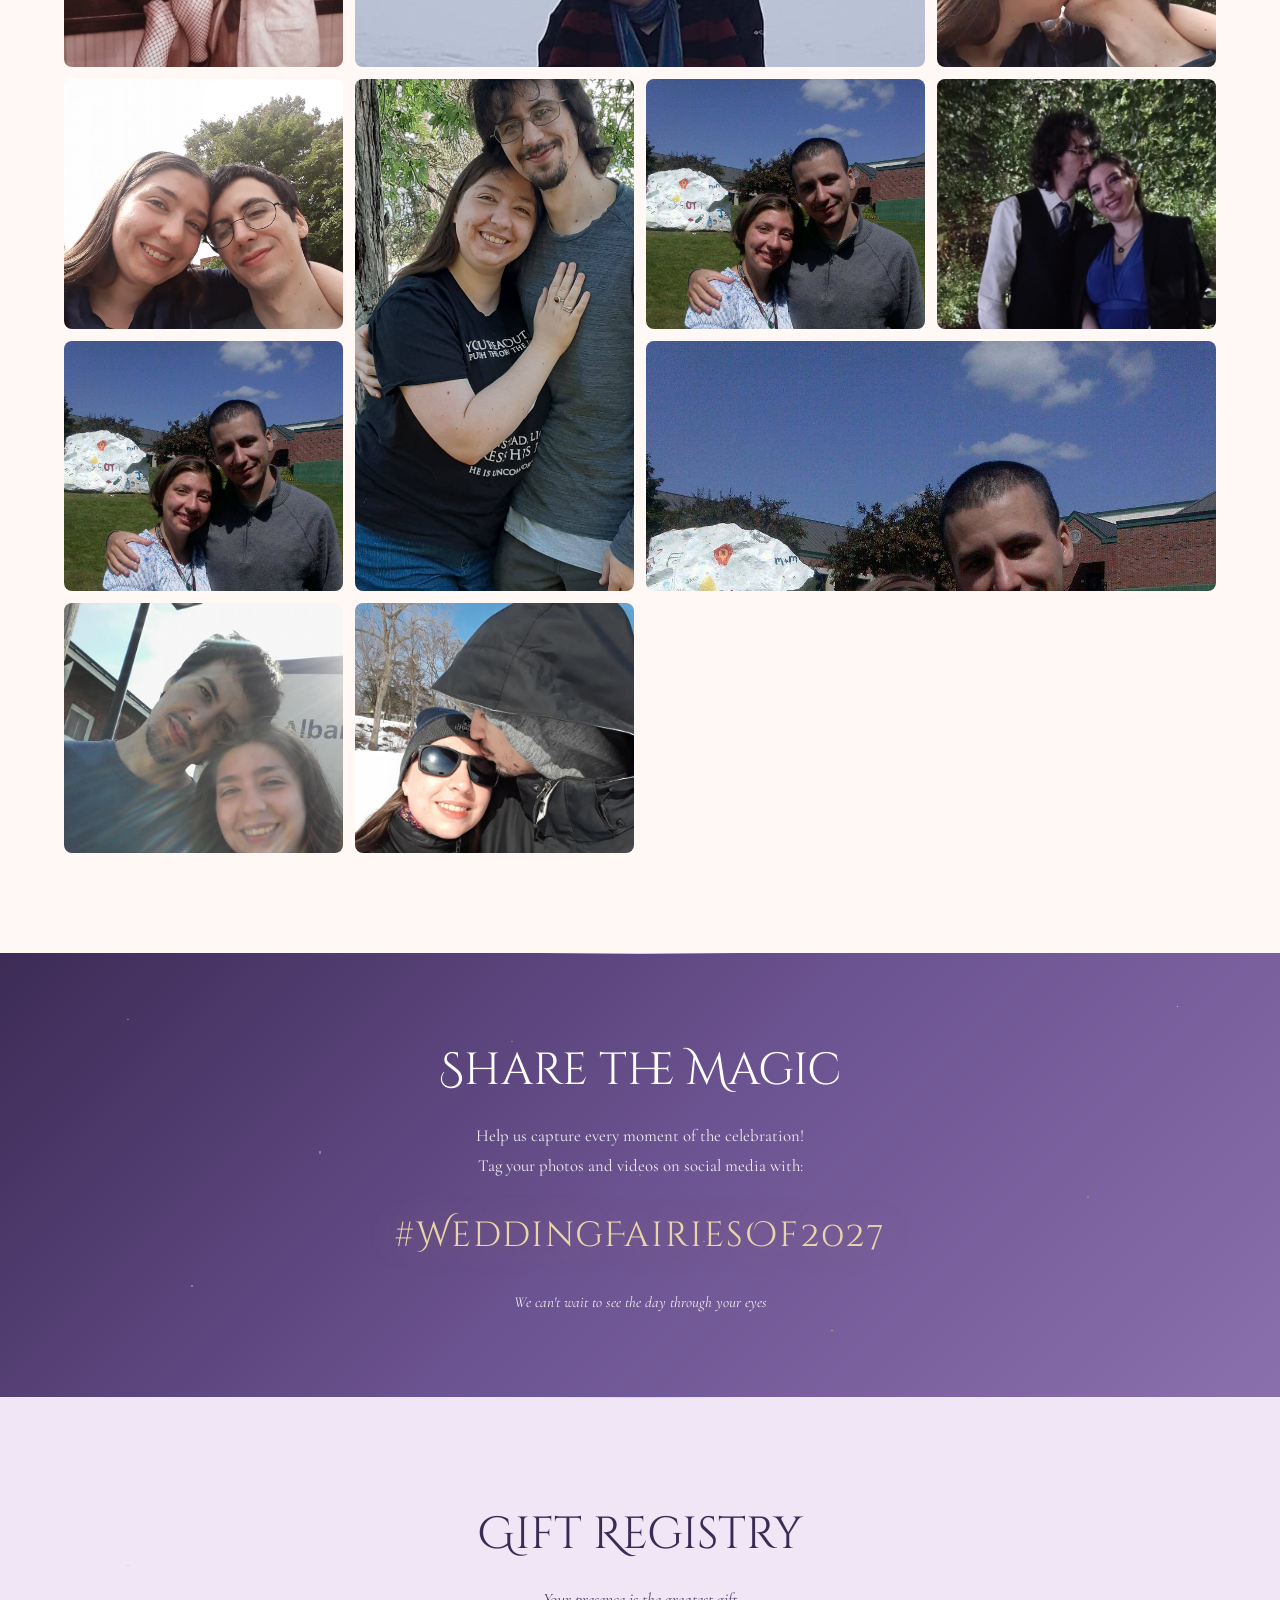
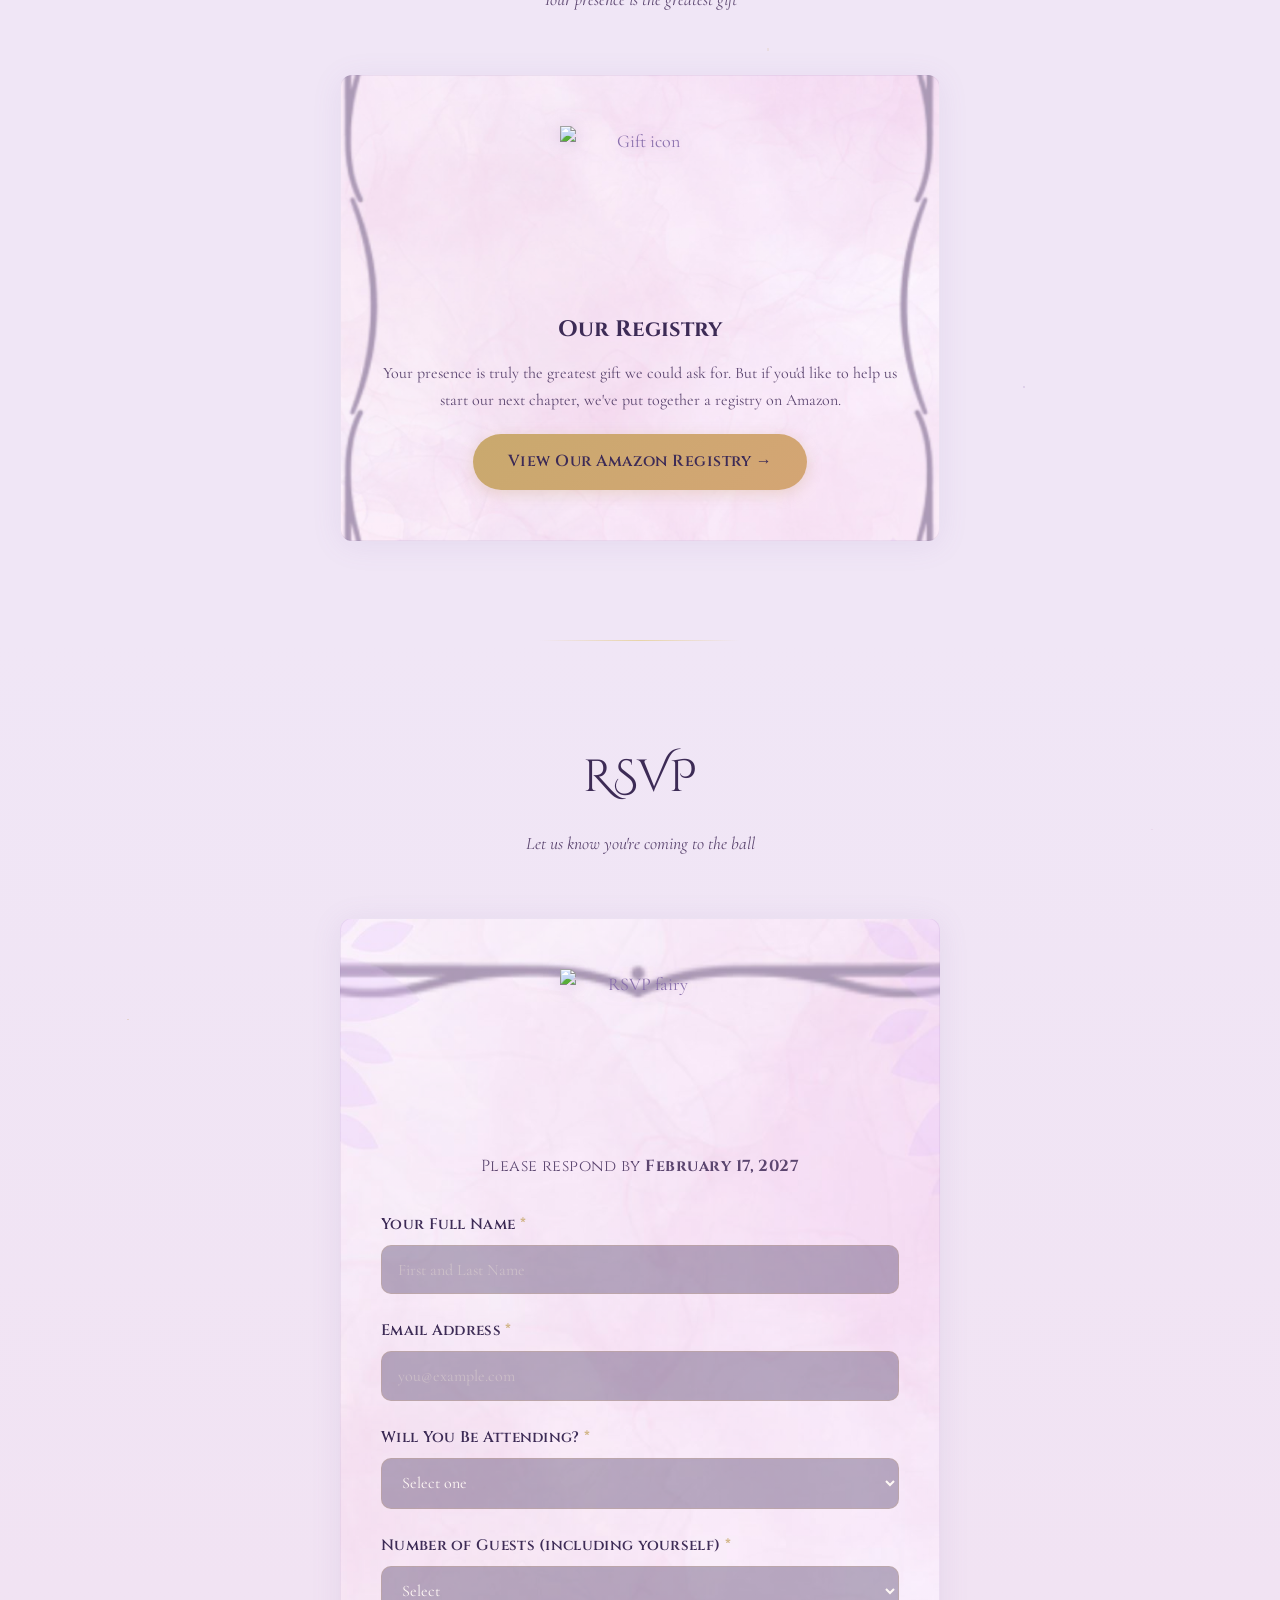
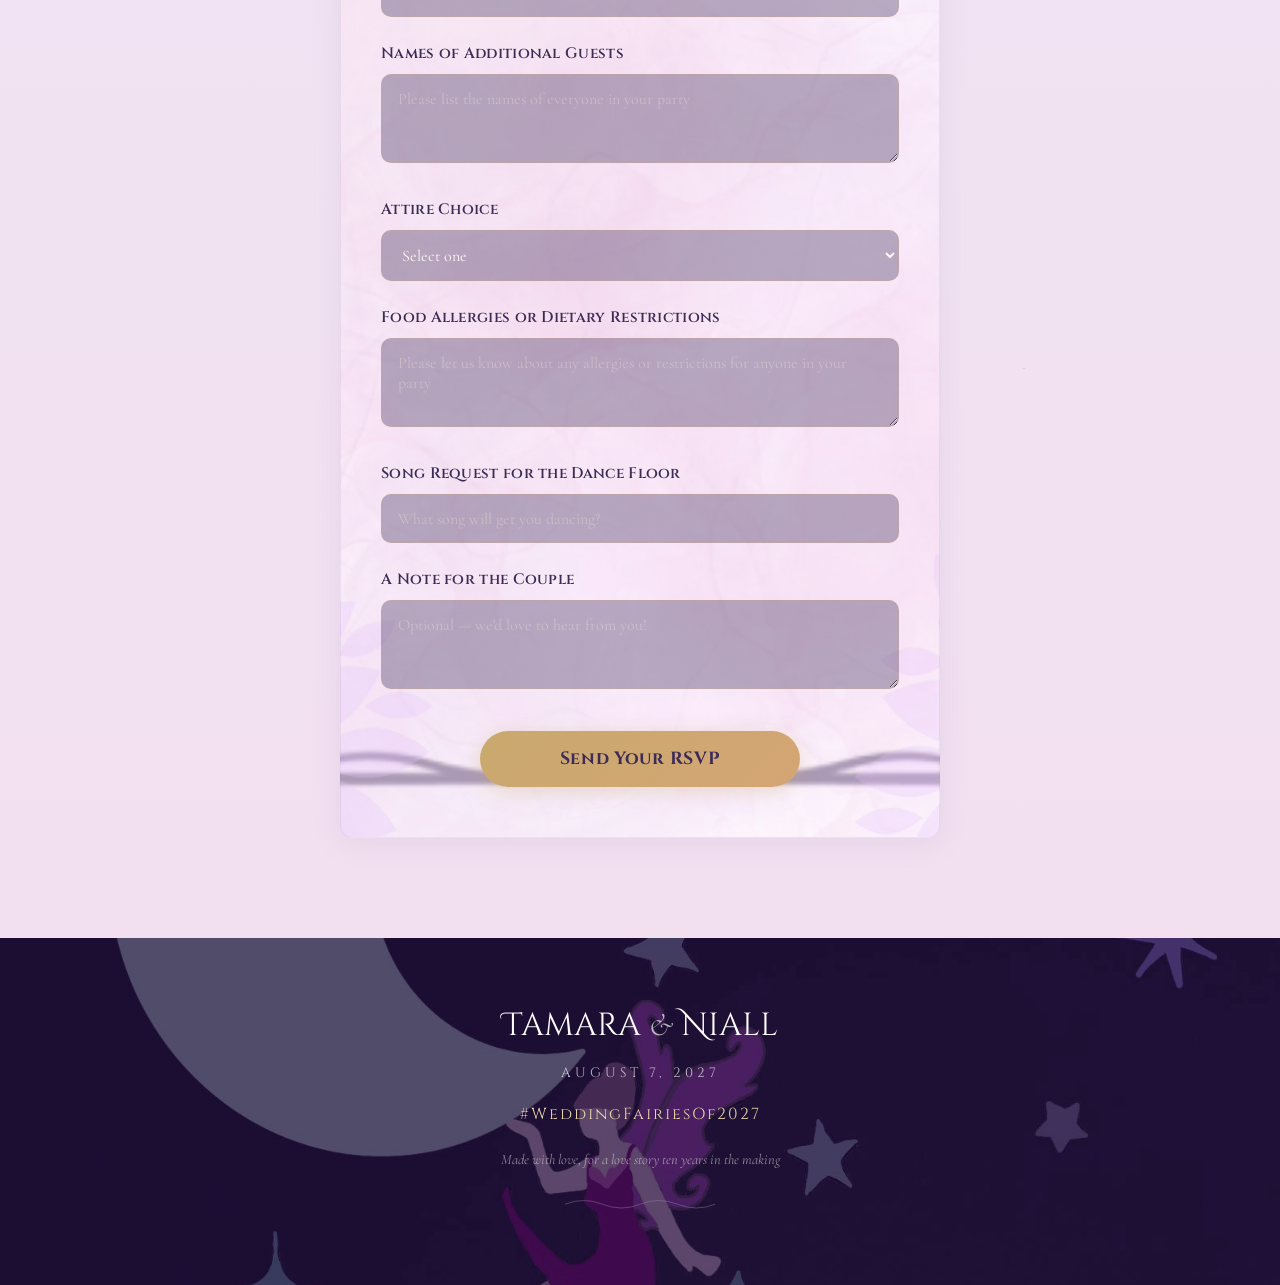
==== commit 1d79ba07: "Move RSVP success message outside the form so it is visible after submit The submit handler hides th" ====
--- a/index.html
+++ b/index.html
@@ -514,15 +514,16 @@
             <span class="rsvp-submit-text">Send Your RSVP</span>
             <span class="rsvp-submit-sending" style="display:none;">Sending&hellip;</span>
           </button>
-          <div id="rsvp-success" class="rsvp-success" style="display:none;">
-            <div class="rsvp-success-icon">&#10024;</div>
-            <h3>Thank You!</h3>
-            <p>Your RSVP has been received. We can't wait to celebrate with you!</p>
-          </div>
           <div id="rsvp-error" class="rsvp-error" style="display:none;">
             <p>Something went wrong. Please try again or email us directly.</p>
           </div>
         </form>
+        <!-- Success message lives OUTSIDE the form: the form is hidden on success -->
+        <div id="rsvp-success" class="rsvp-success" style="display:none;">
+          <div class="rsvp-success-icon">&#10024;</div>
+          <h3>Thank You!</h3>
+          <p>Your RSVP has been received. We can't wait to celebrate with you!</p>
+        </div>
       </div>
     </div>
   </section>
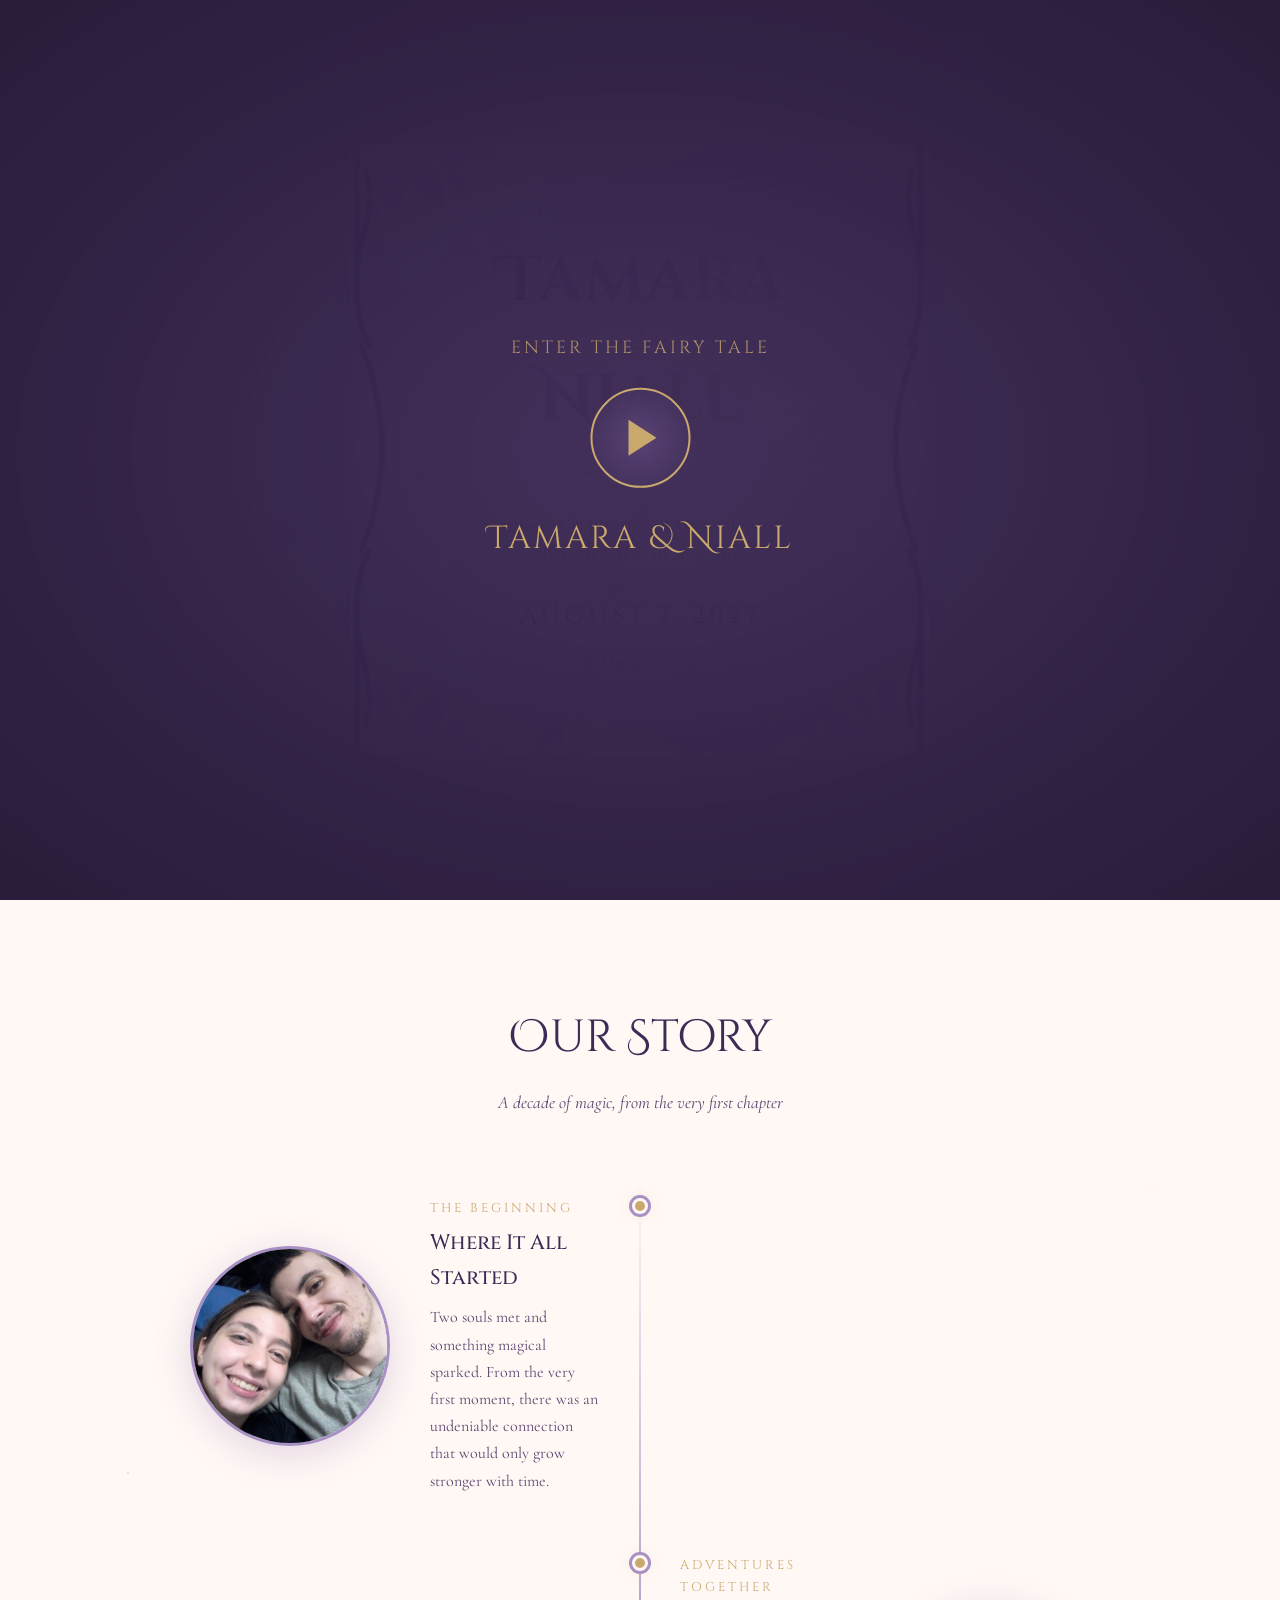
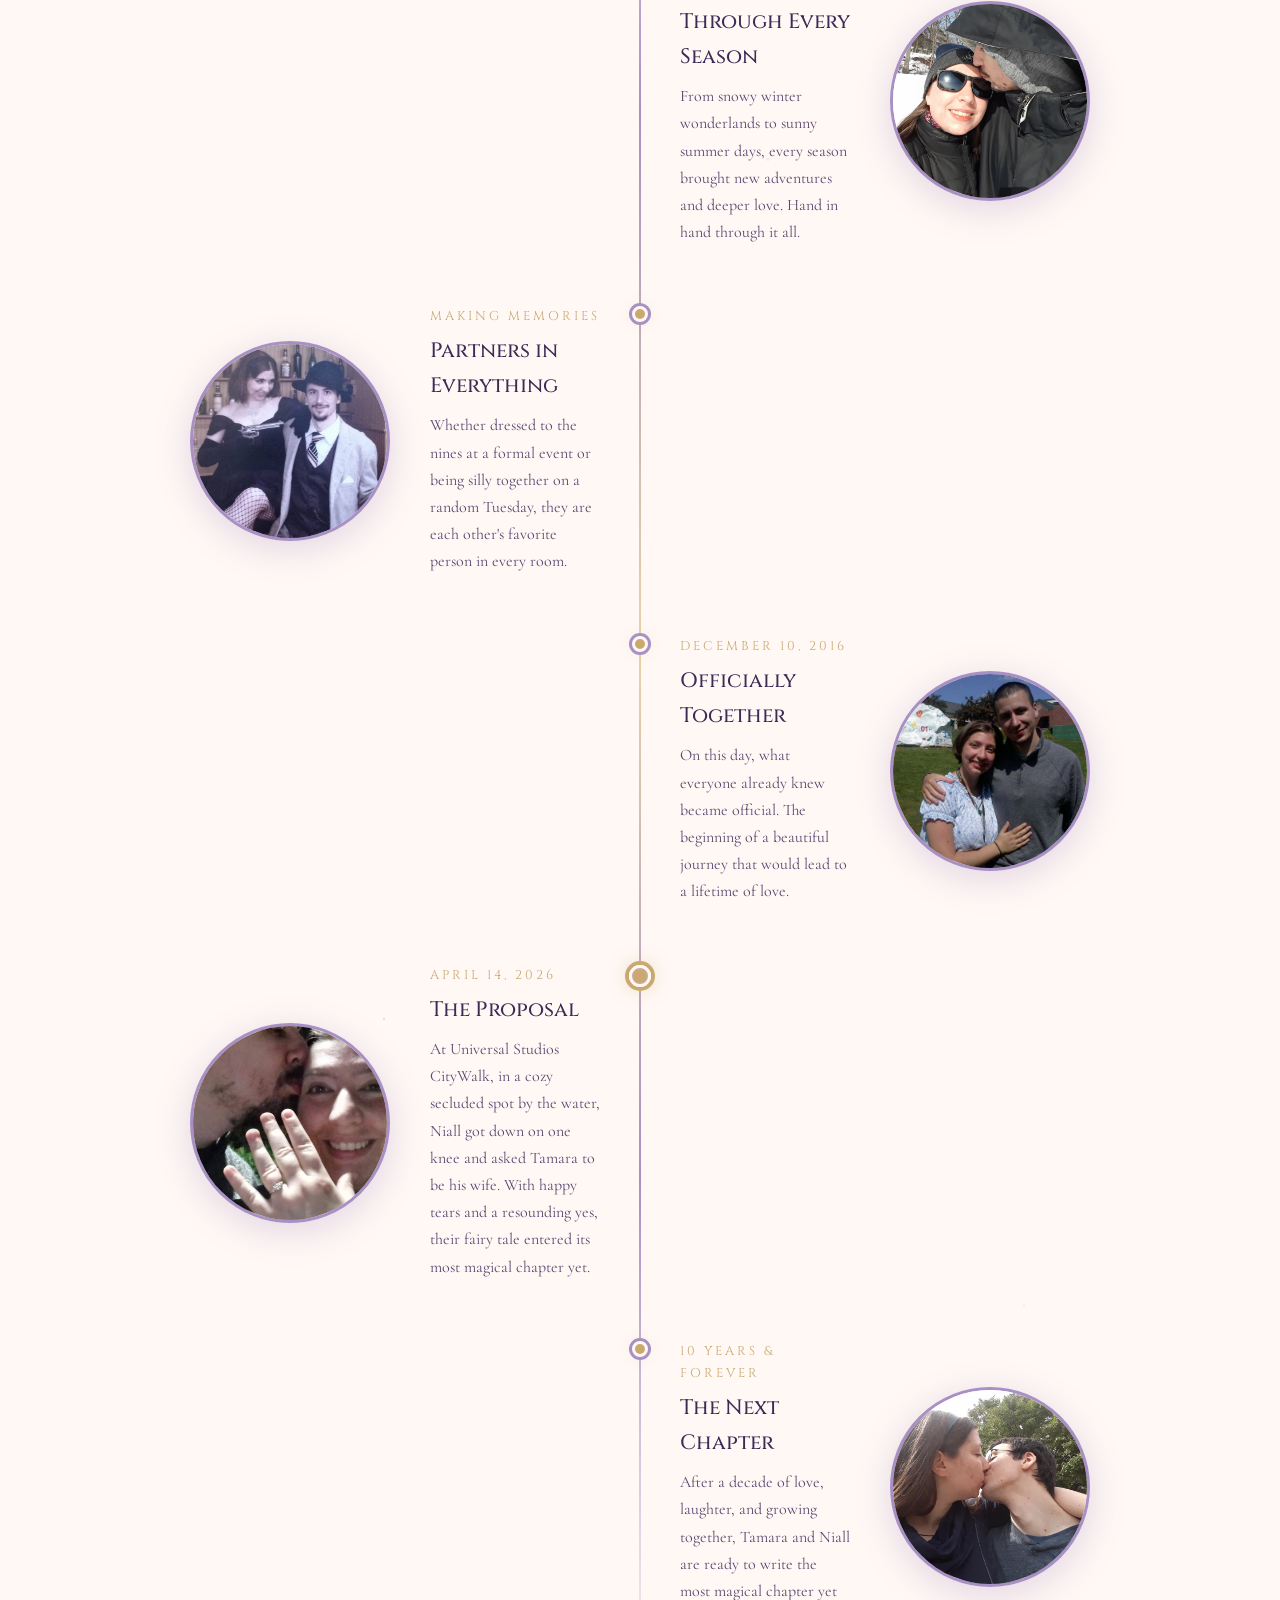
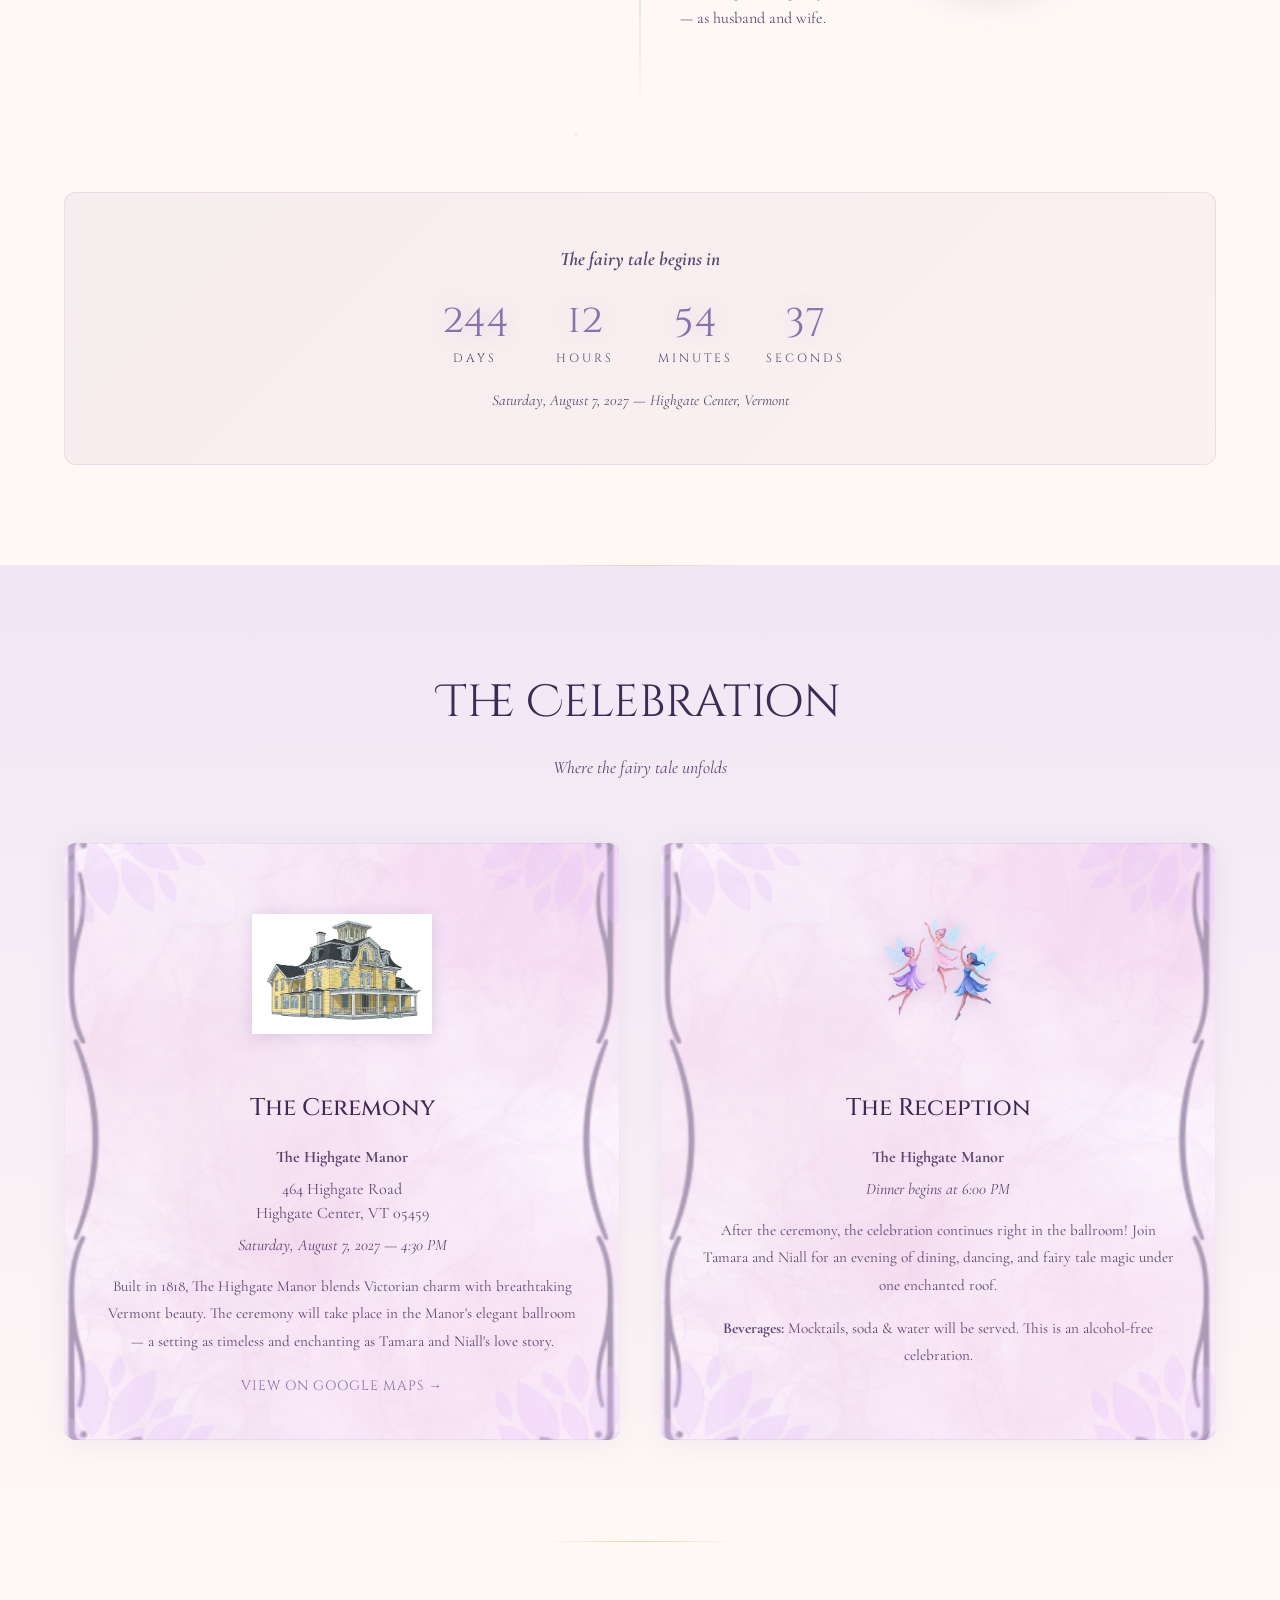
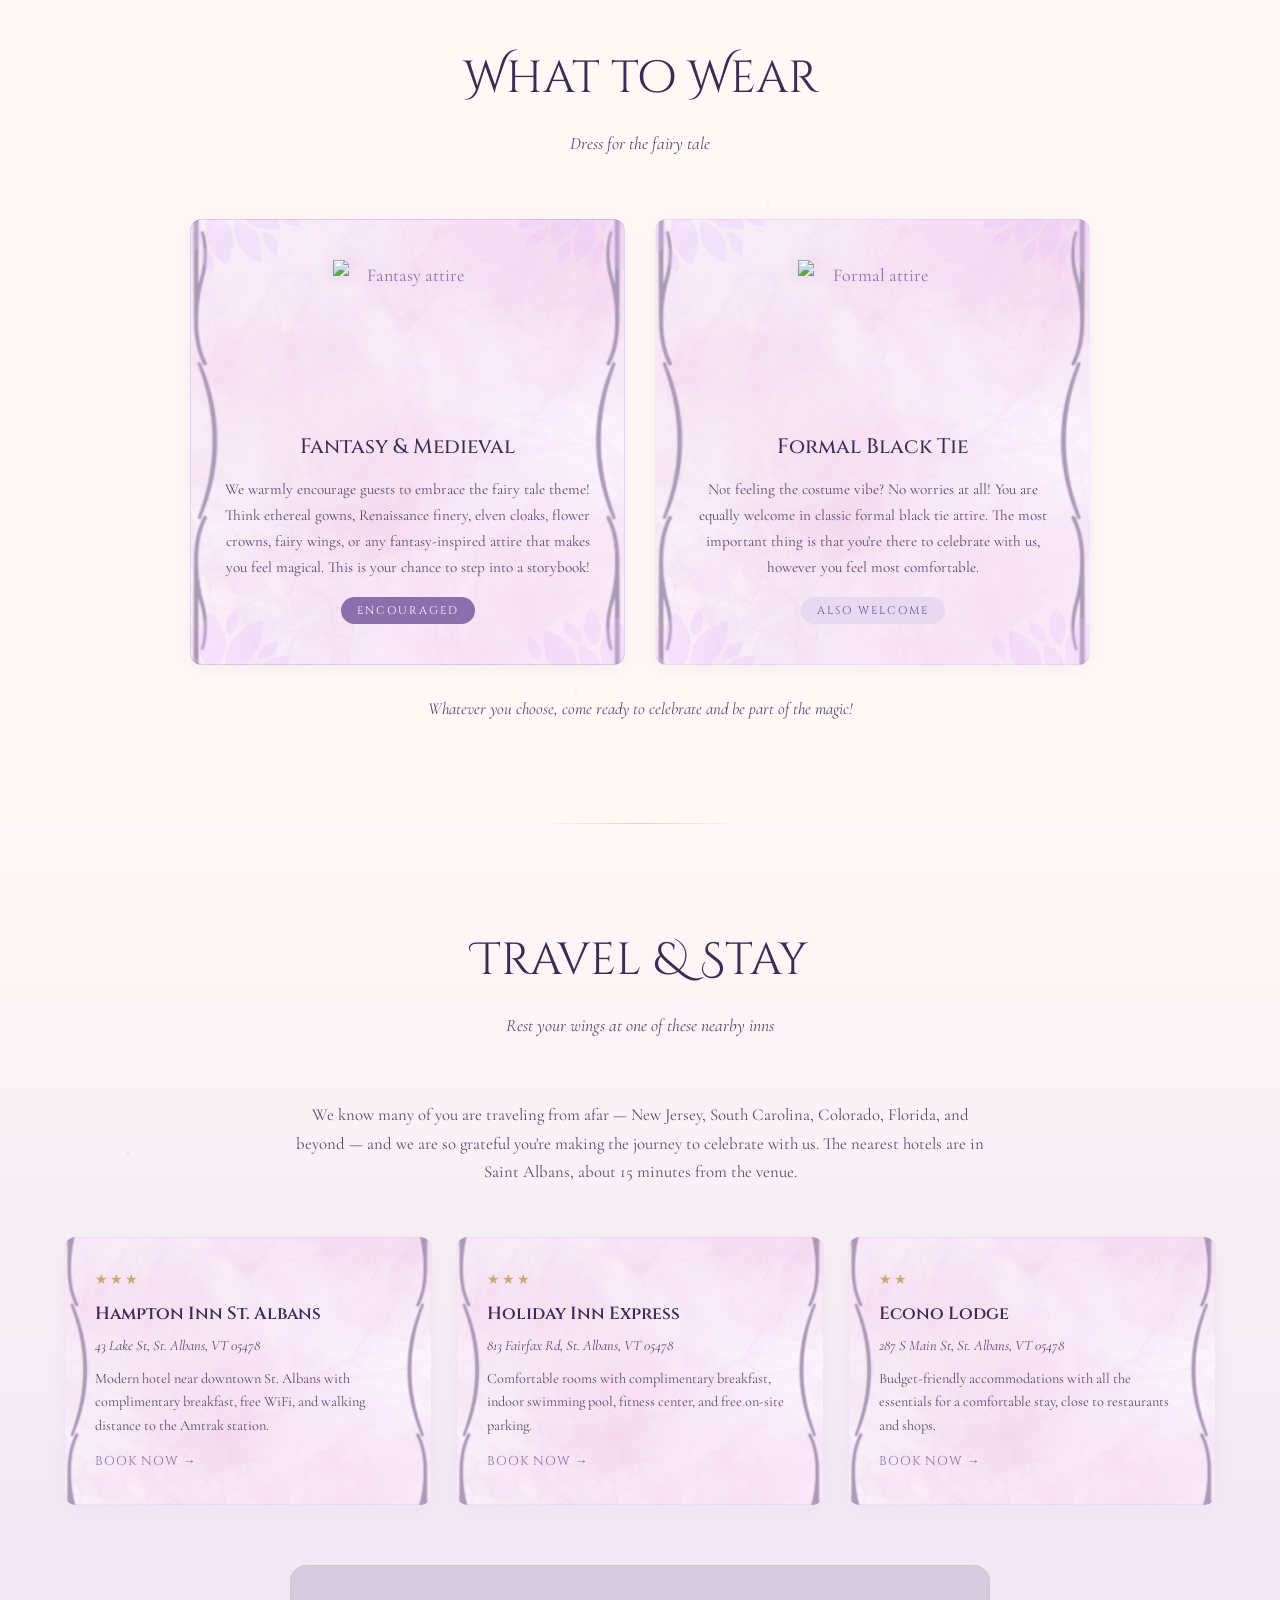
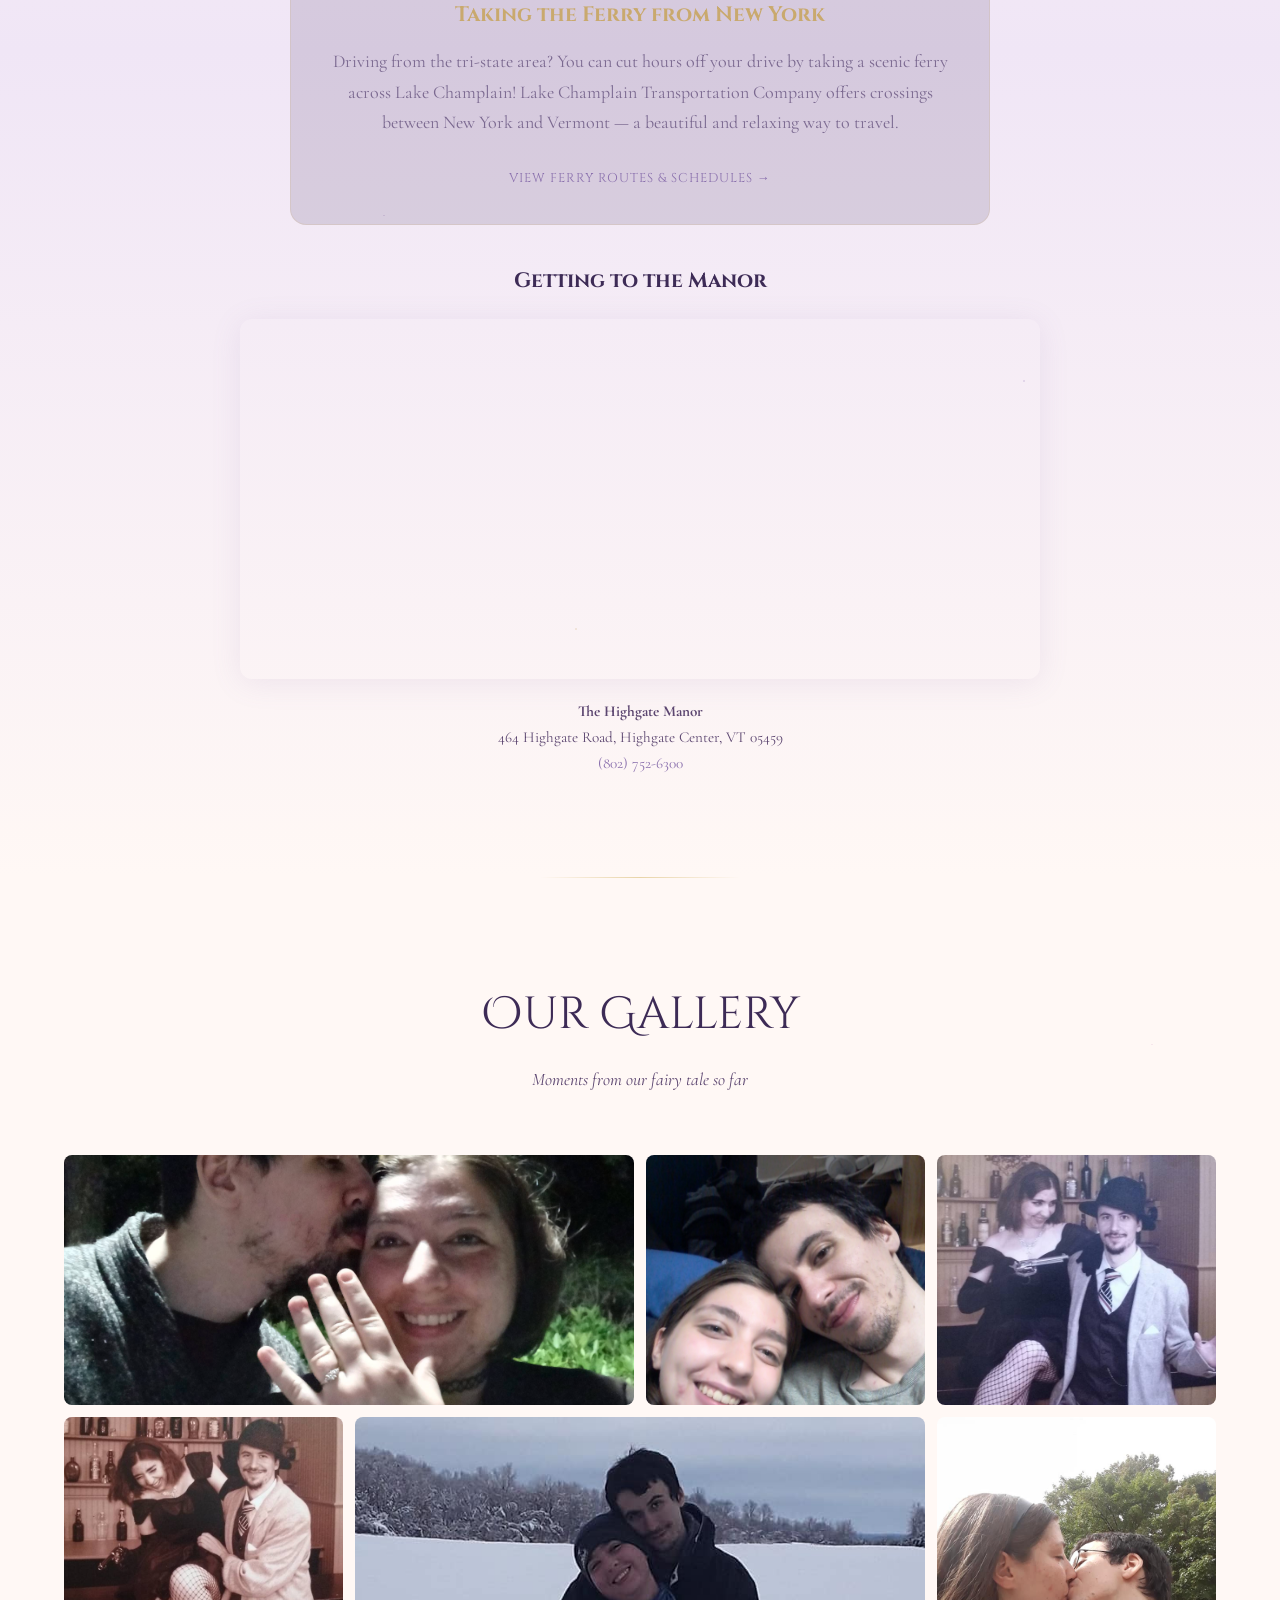
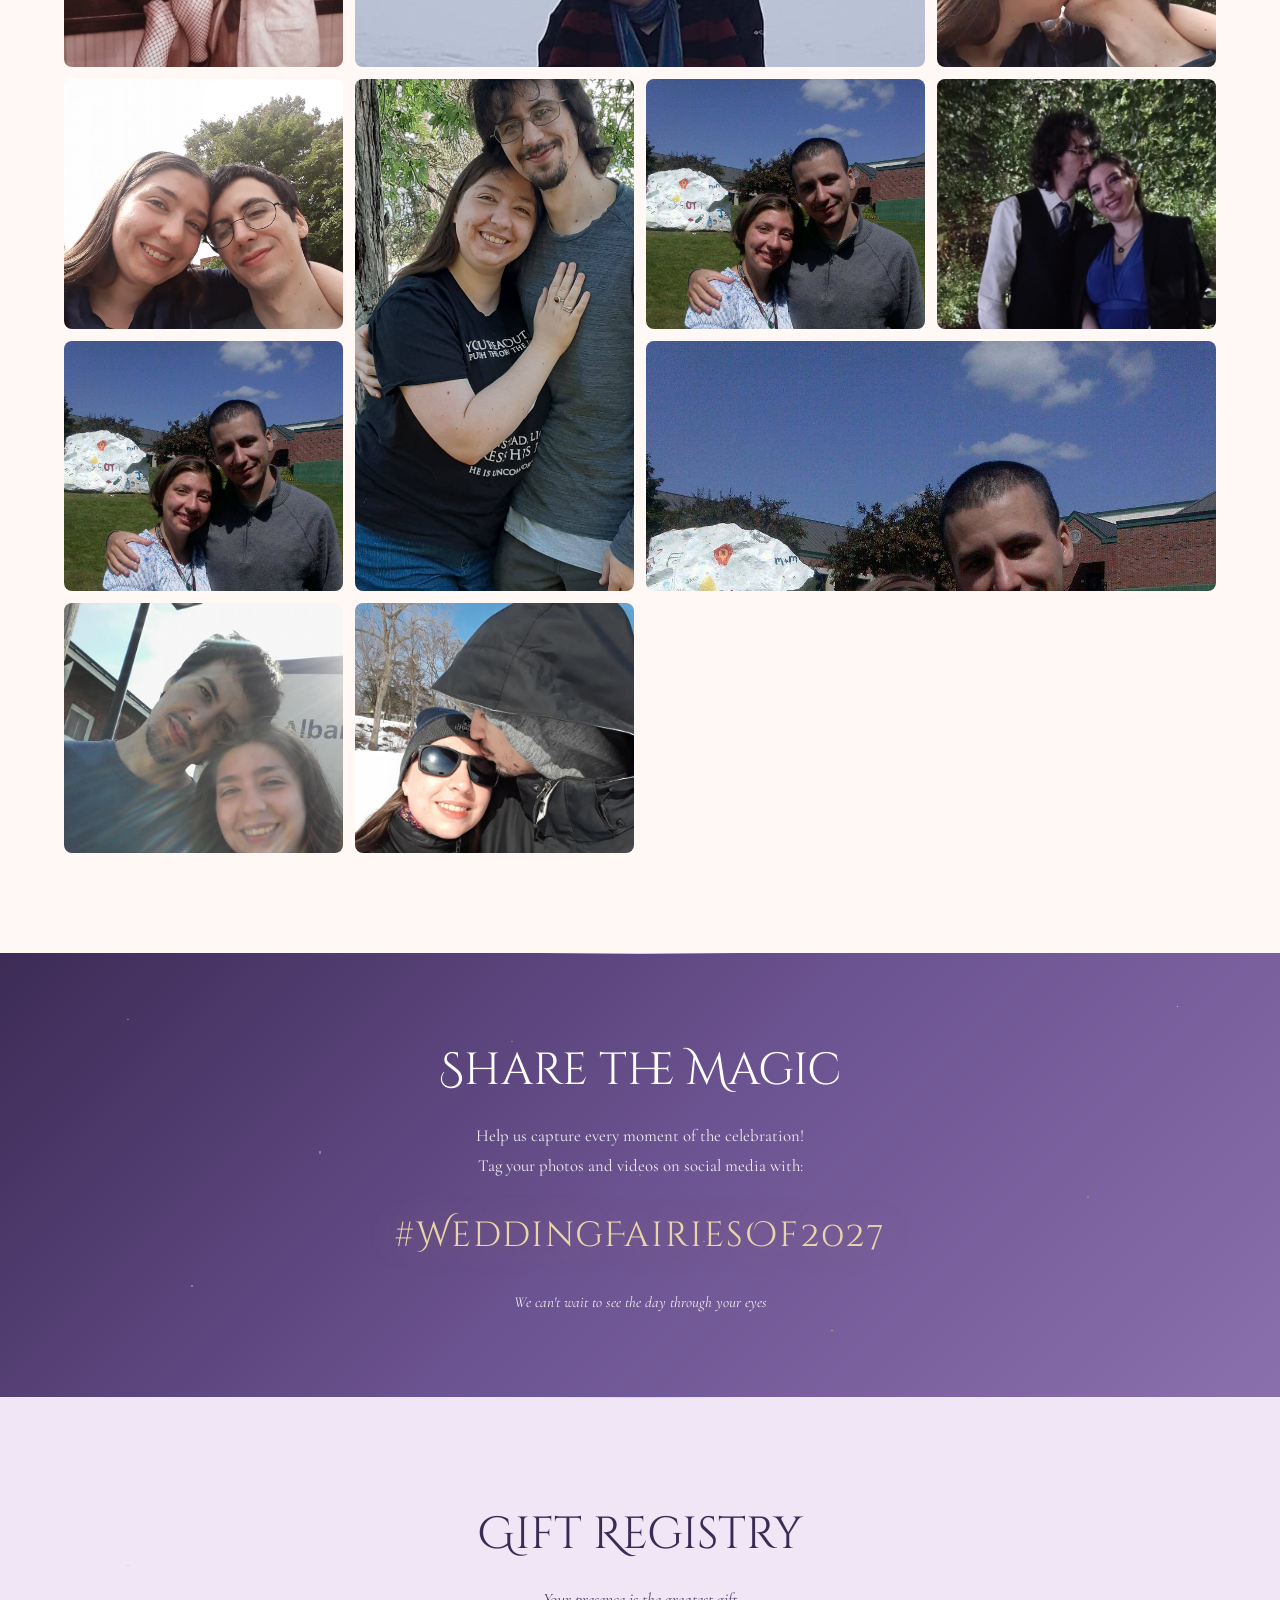
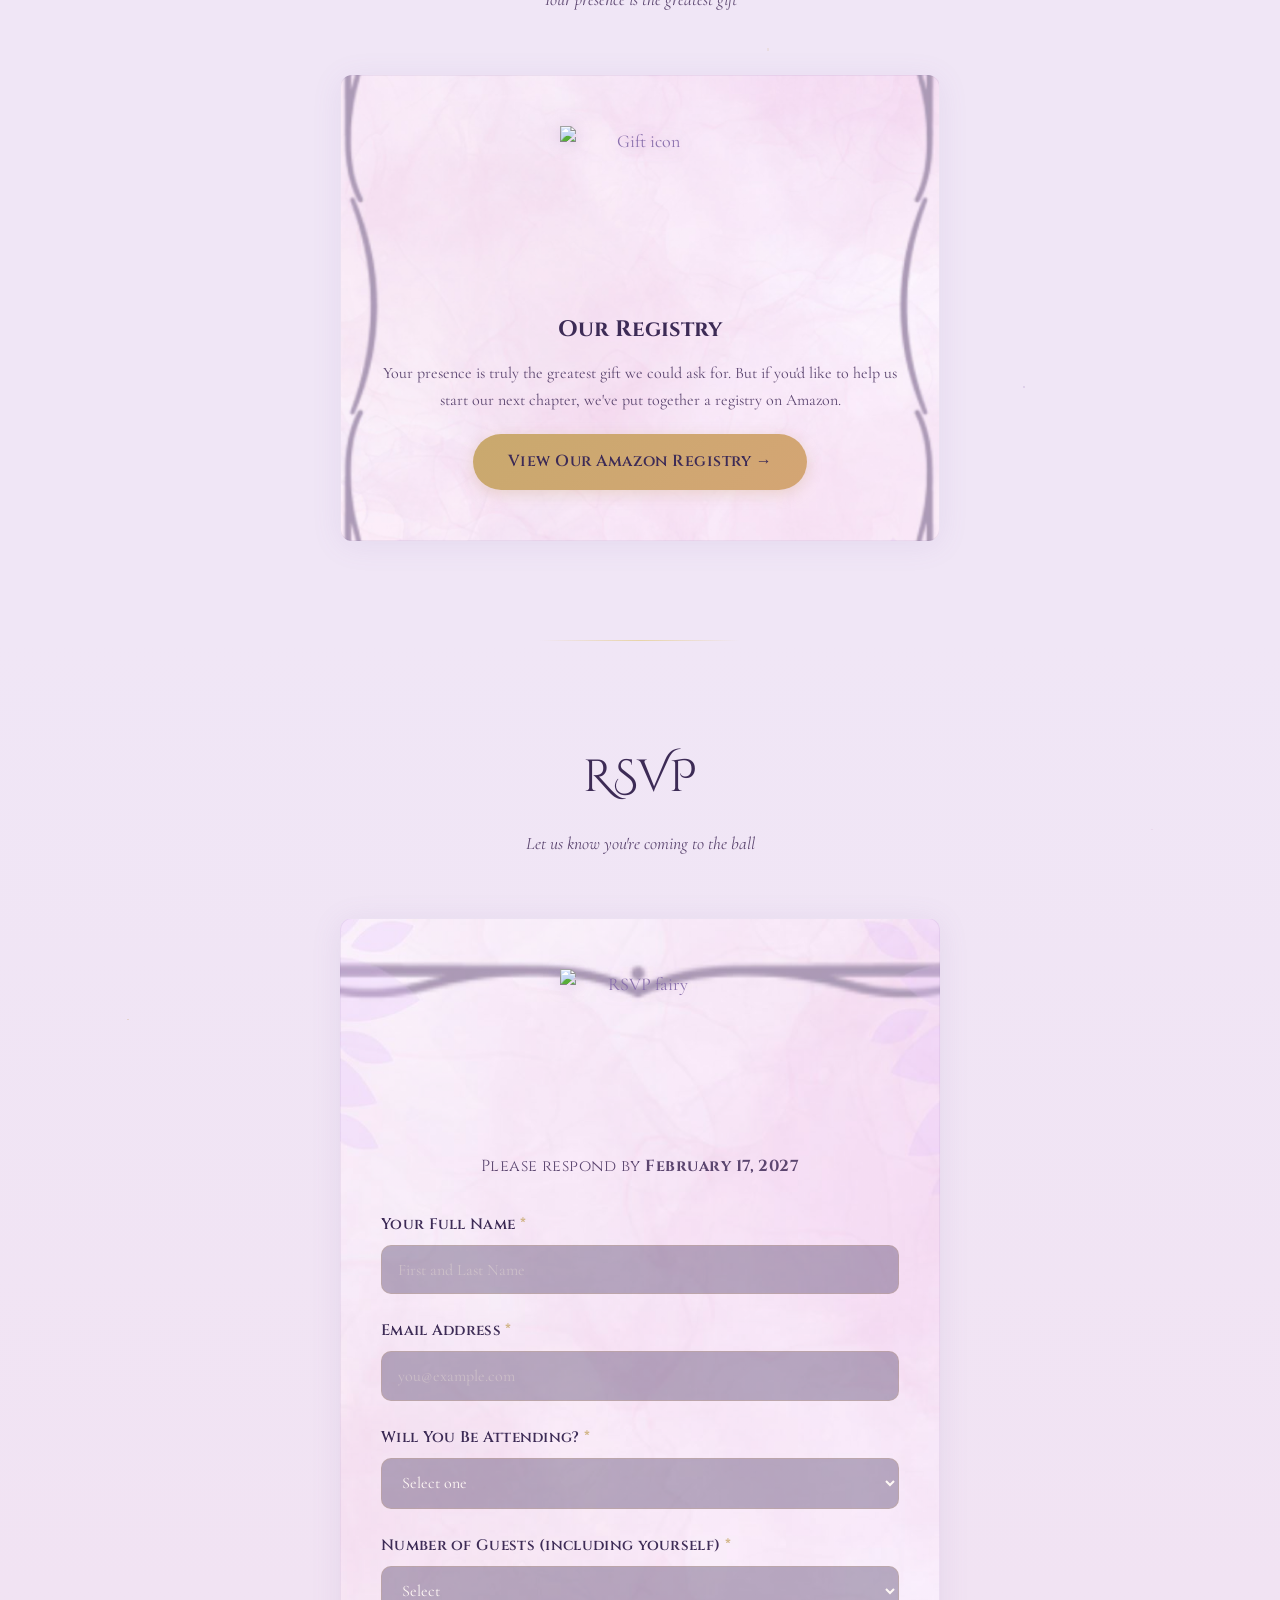
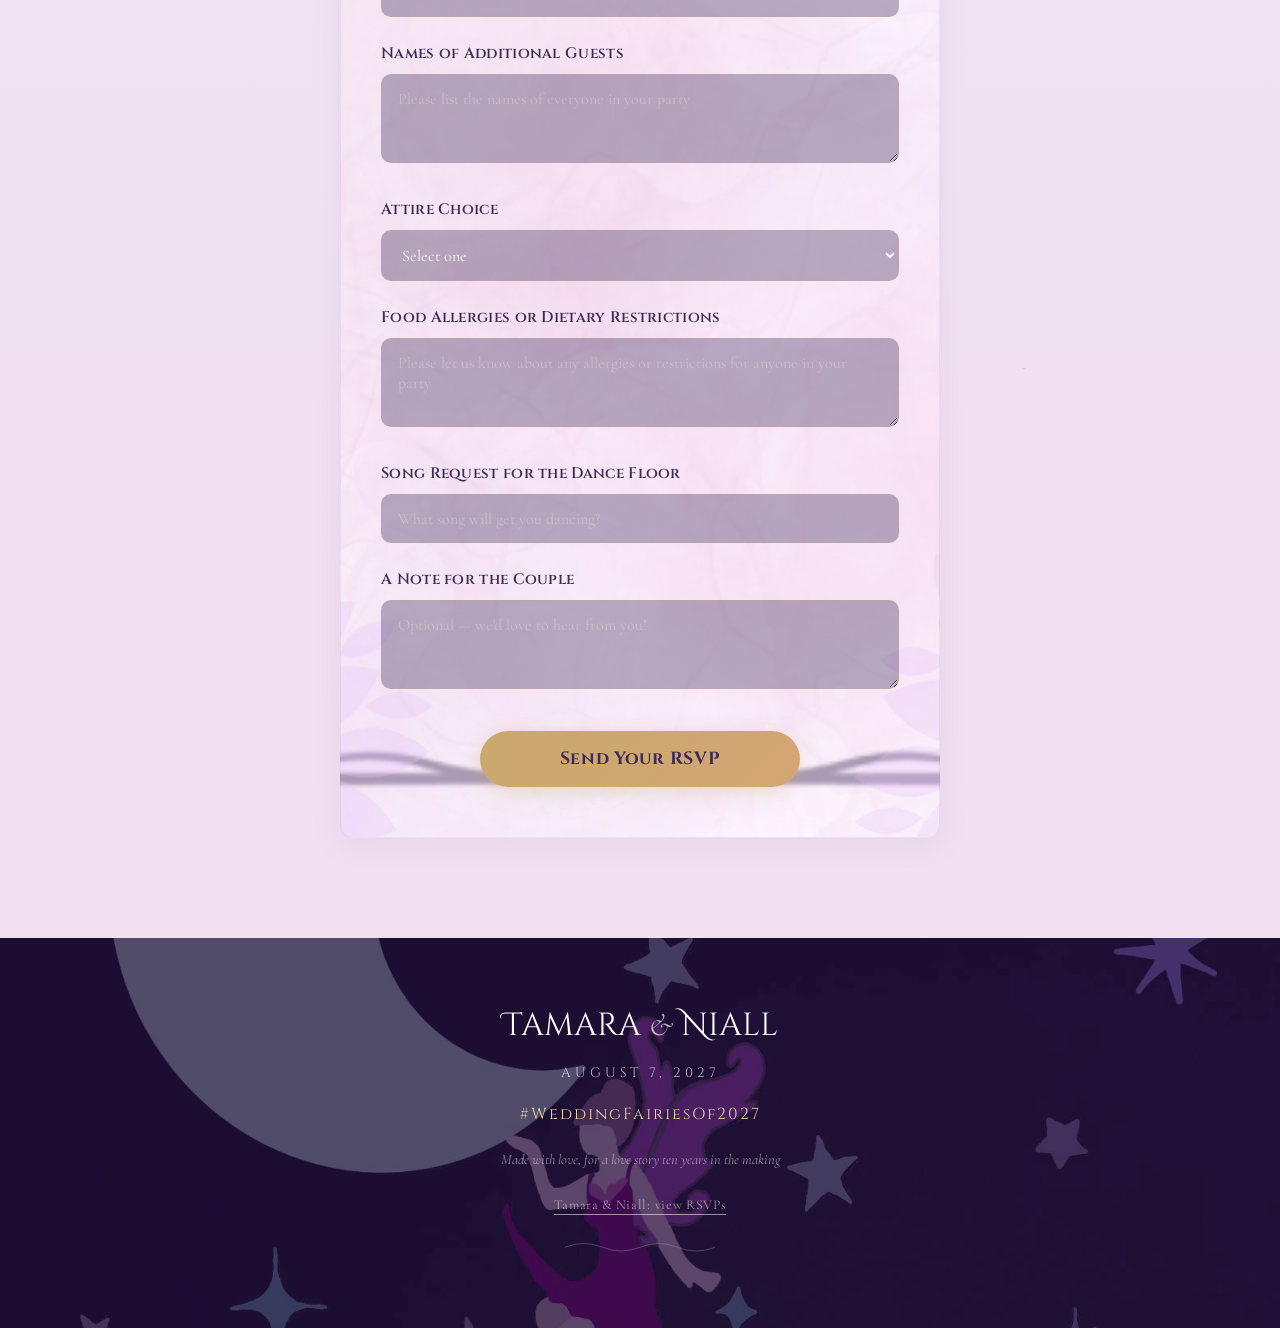
==== commit 5adef41e: "Store RSVPs in the site's own database with a password-protected admin list - RSVP form now posts to" ====
--- a/index.html
+++ b/index.html
@@ -535,6 +535,7 @@
       <p class="footer-date">August 7, 2027</p>
       <div class="footer-hashtag">#WeddingFairiesOf2027</div>
       <p class="footer-love">Made with love, for a love story ten years in the making</p>
+      <p class="footer-admin"><a href="/admin">Tamara &amp; Niall: view RSVPs</a></p>
       <div class="footer-flourish">
         <svg viewBox="0 0 200 30"><path d="M0,15 Q25,5 50,15 T100,15 T150,15 T200,15" stroke="currentColor" fill="none" stroke-width="1" opacity="0.5"/></svg>
       </div>
--- a/css/style.css
+++ b/css/style.css
@@ -1733,3 +1733,19 @@
   .fairy-play-btn { width: 80px; height: 80px; font-size: 2rem; }
   .rsvp-form { padding: 0 0.5rem; }
 }
+
+/* Discreet couple's login link in the footer */
+.footer-admin {
+  margin-top: 1.25rem;
+  font-size: 0.85rem;
+  letter-spacing: 0.05em;
+  opacity: 0.55;
+  transition: opacity 0.2s;
+}
+.footer-admin:hover { opacity: 1; }
+.footer-admin a {
+  color: inherit;
+  text-decoration: none;
+  border-bottom: 1px solid currentColor;
+  padding-bottom: 1px;
+}
